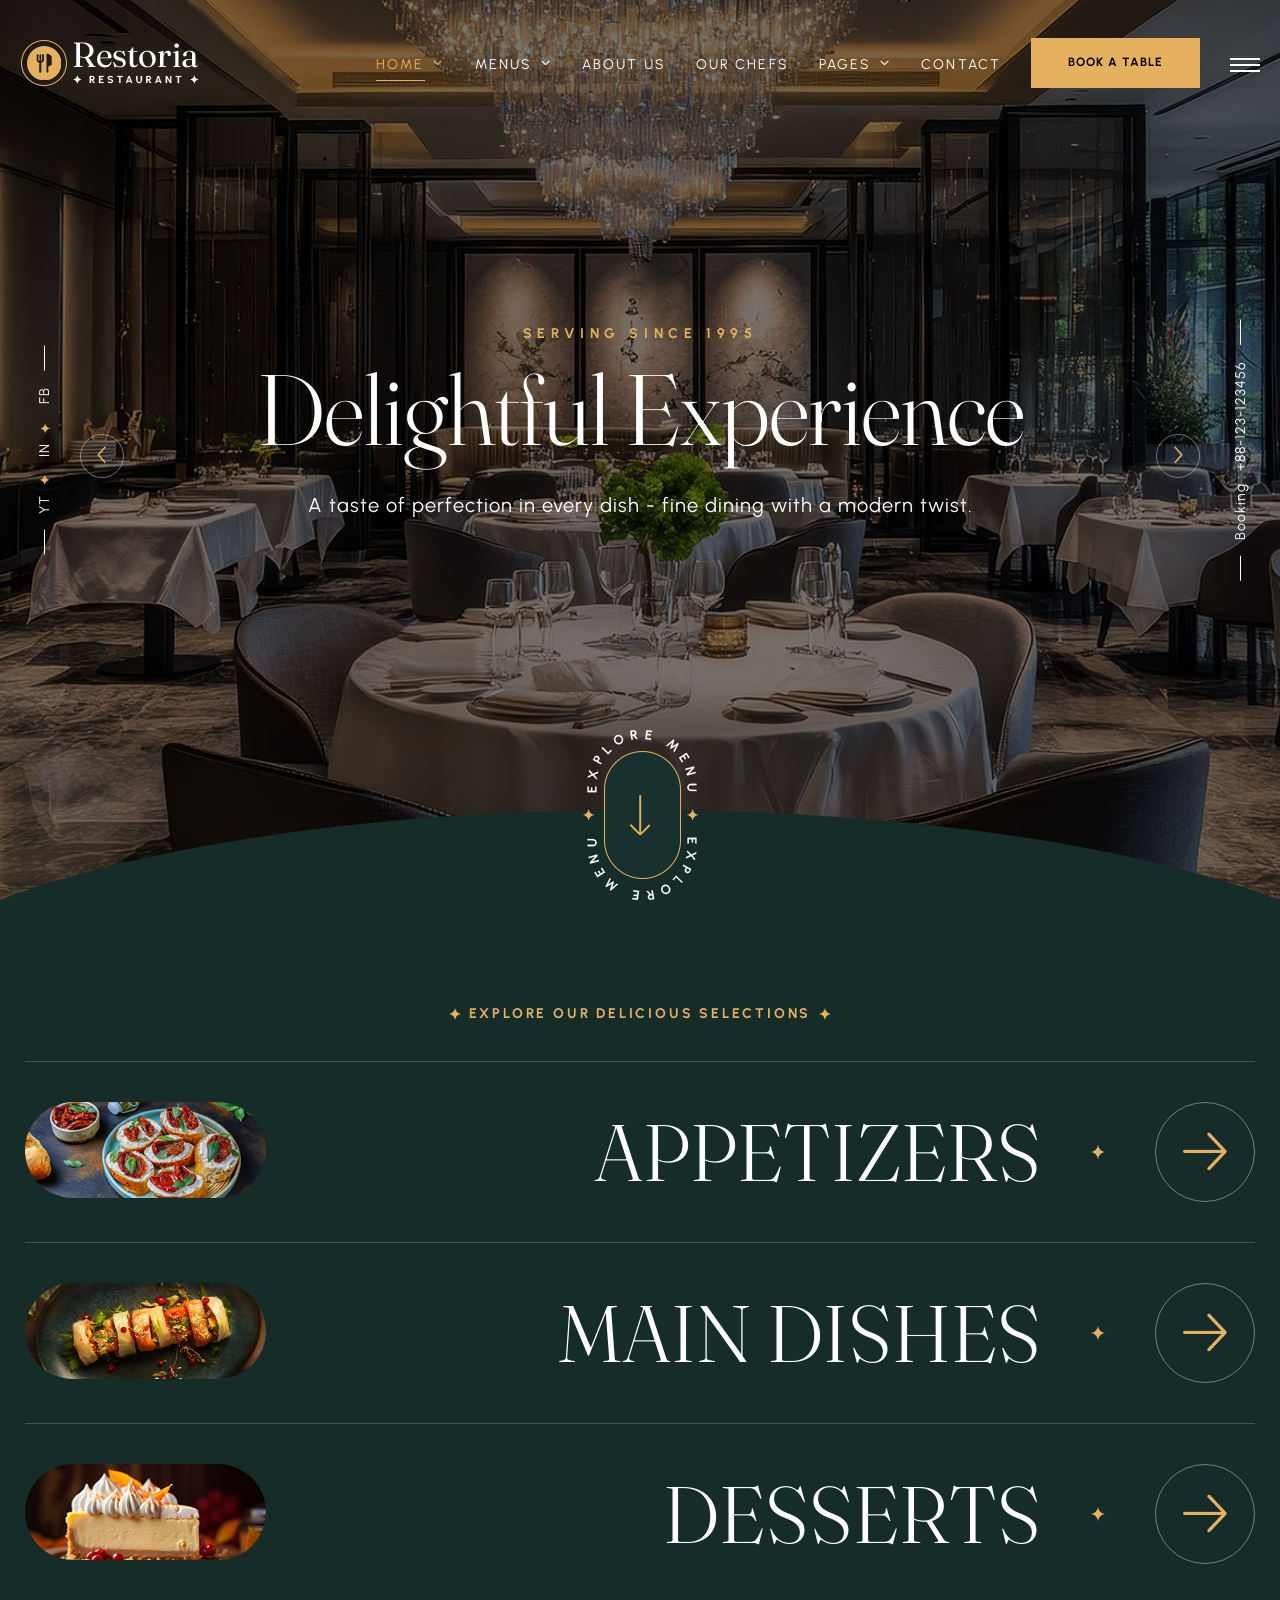
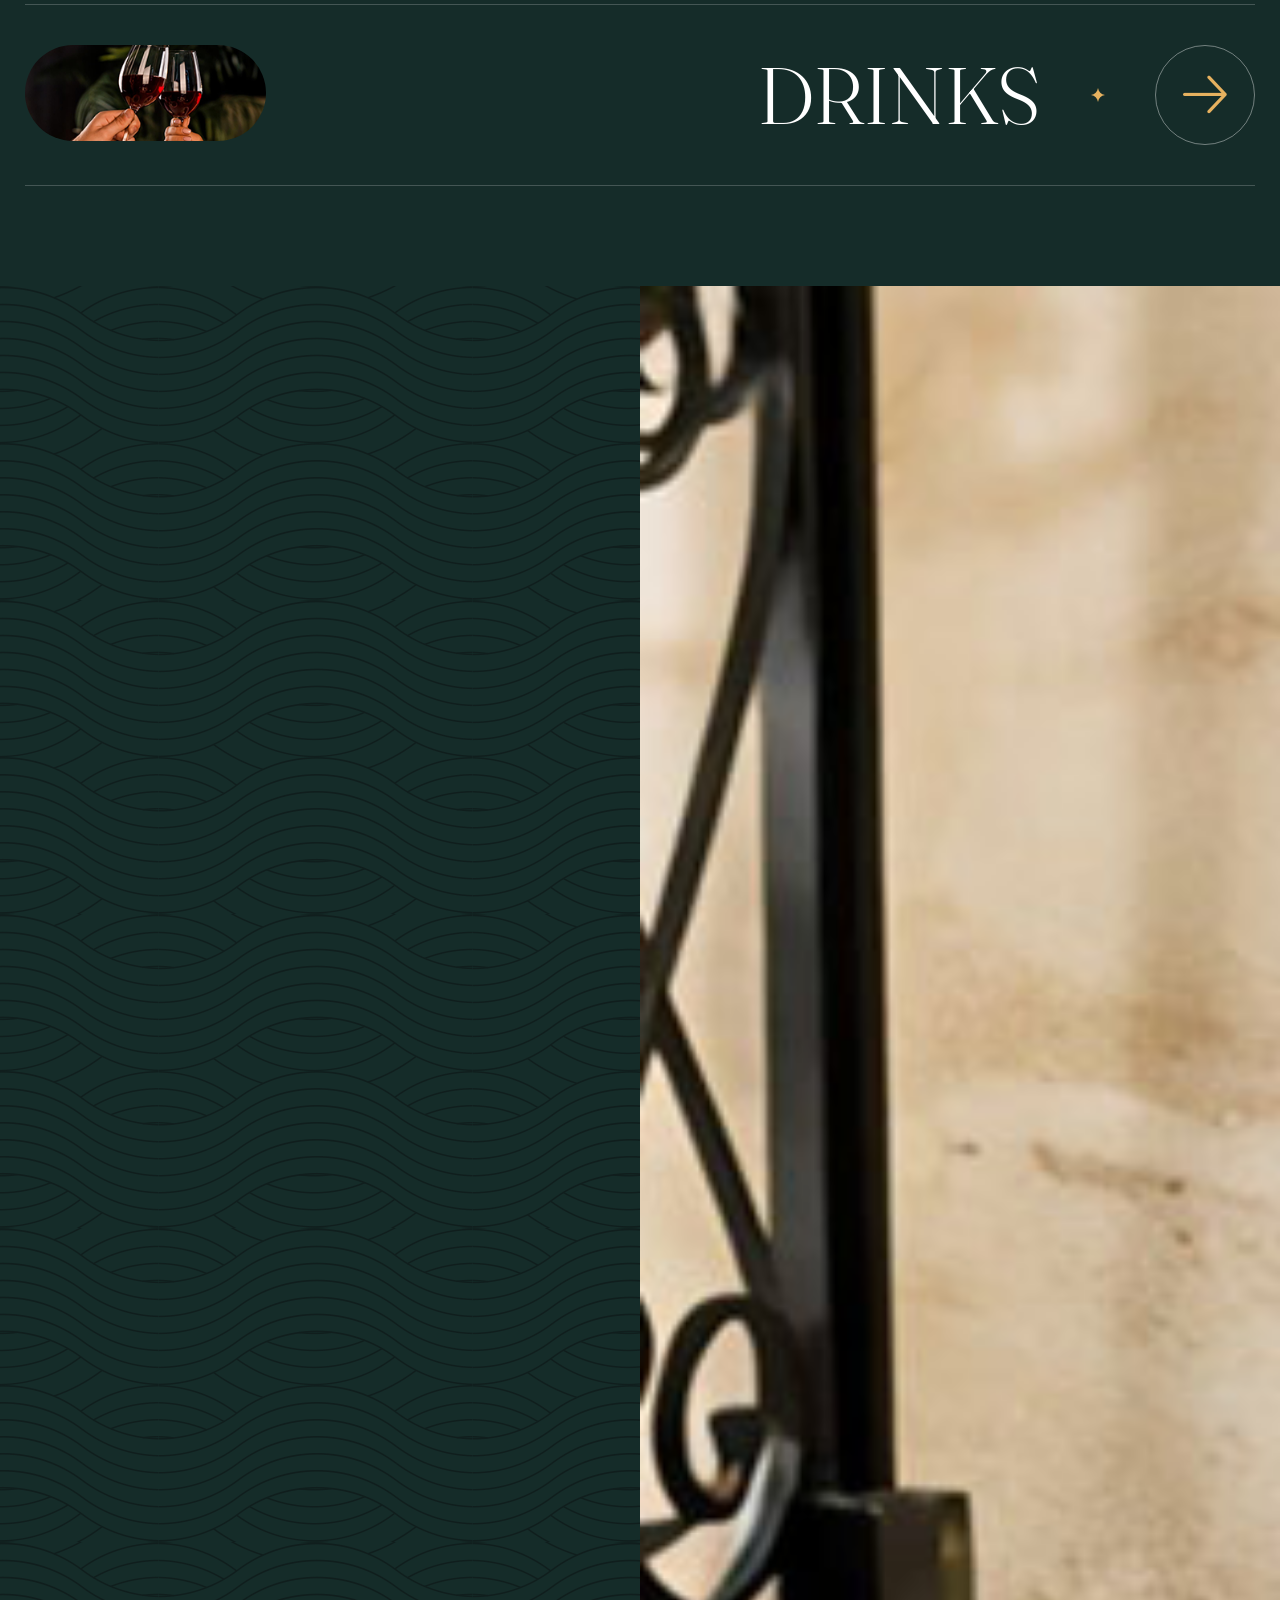
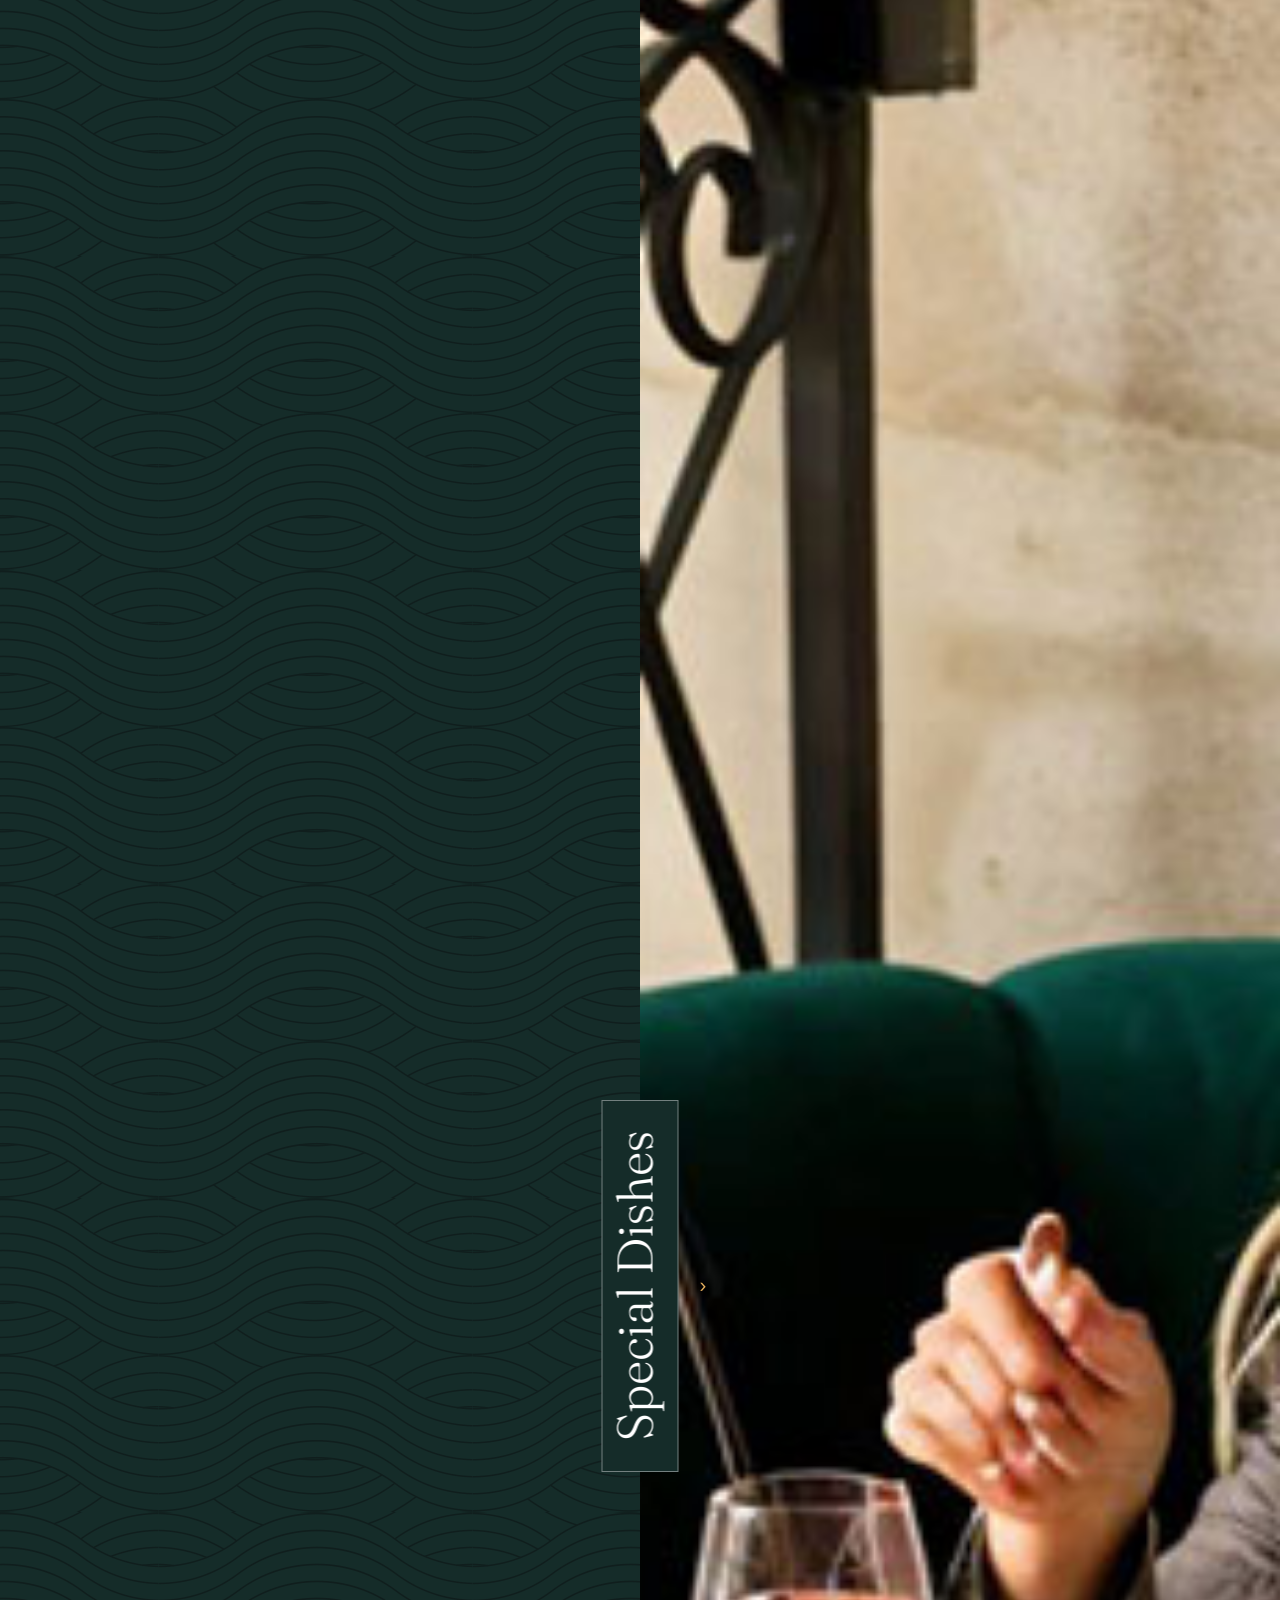
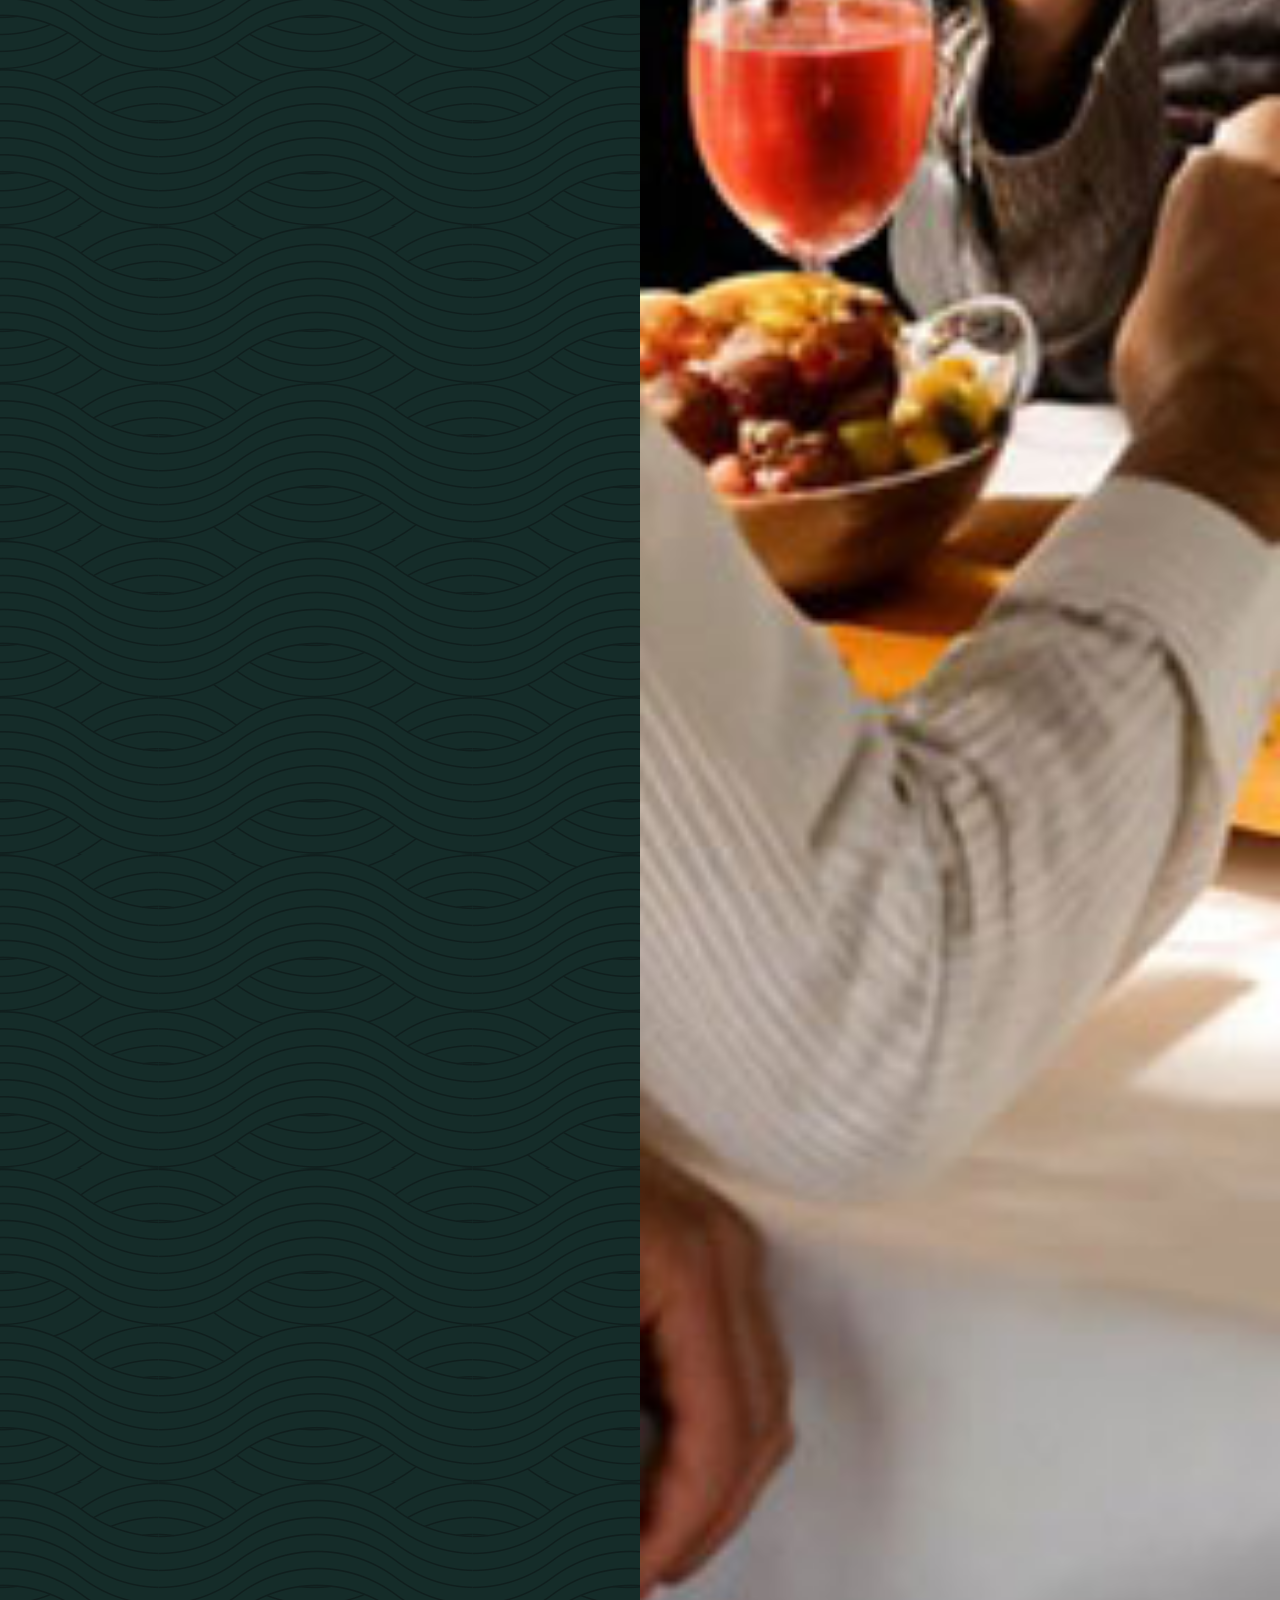
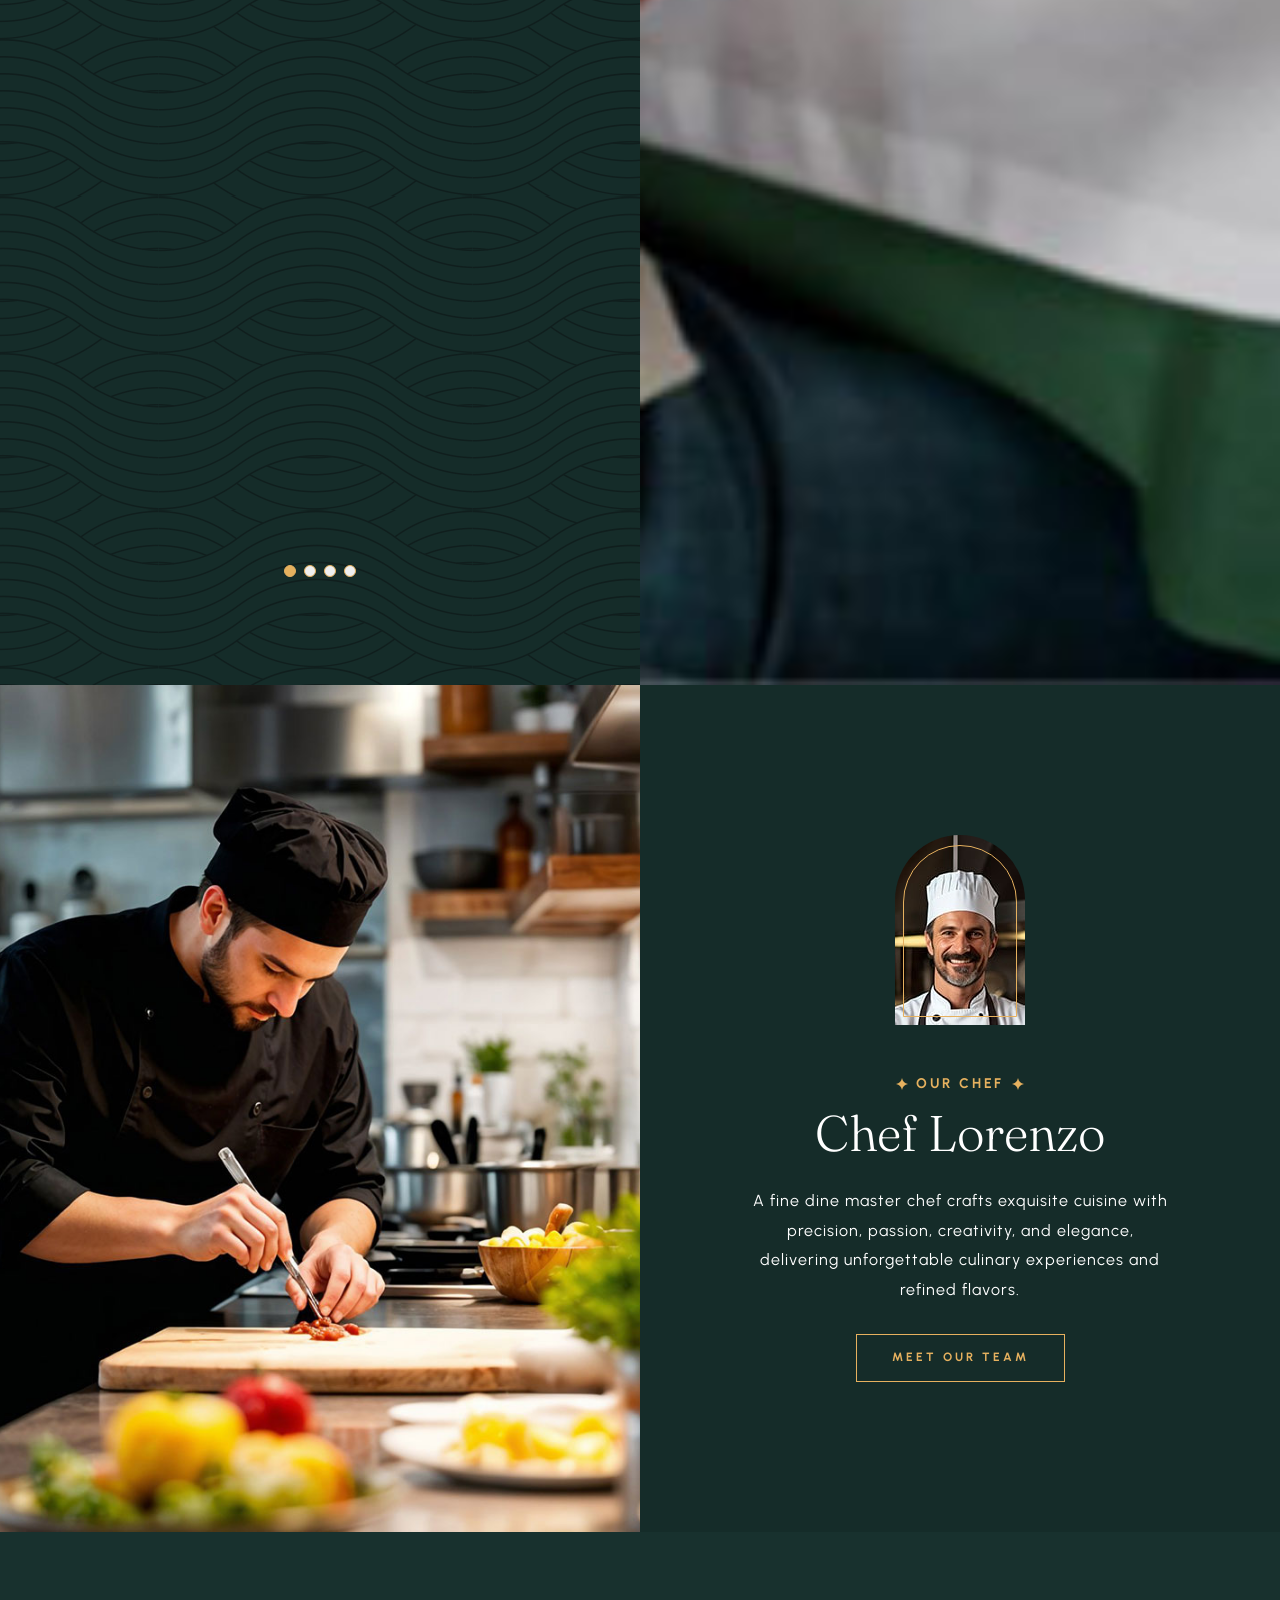
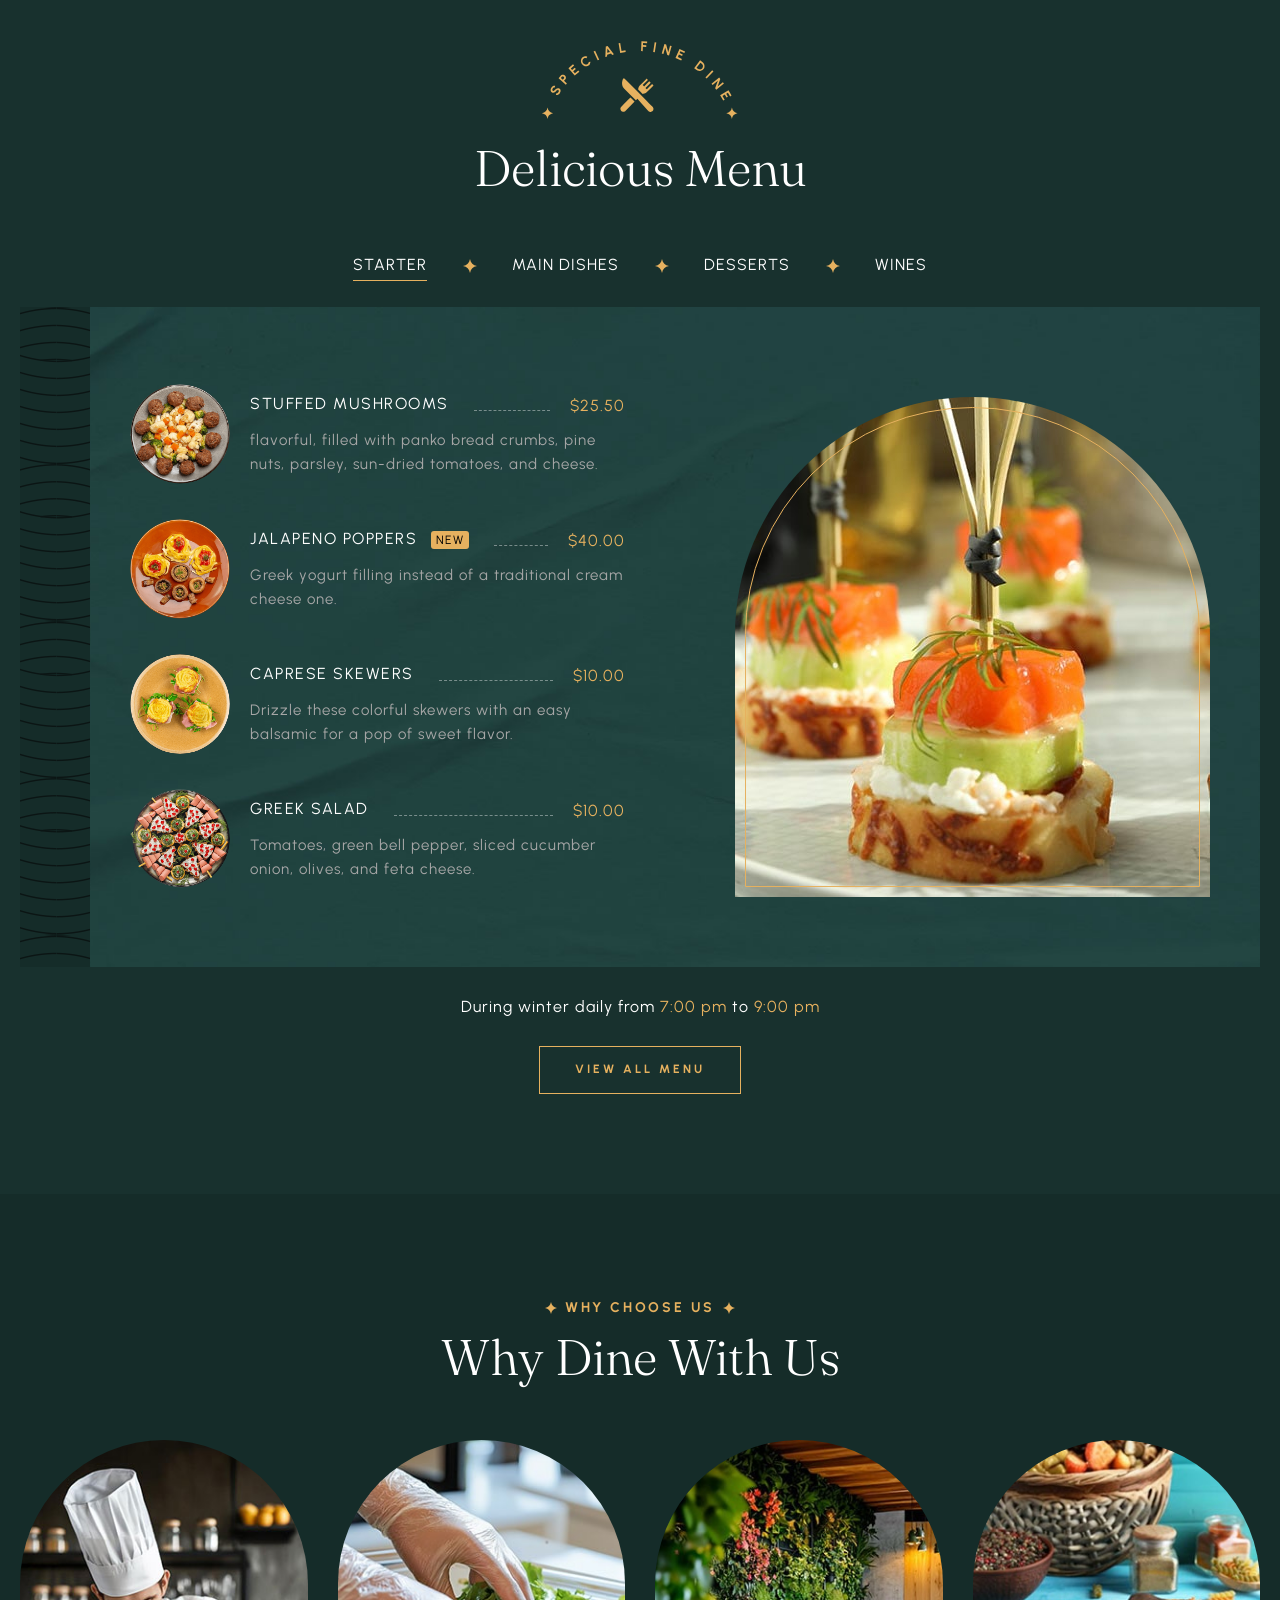
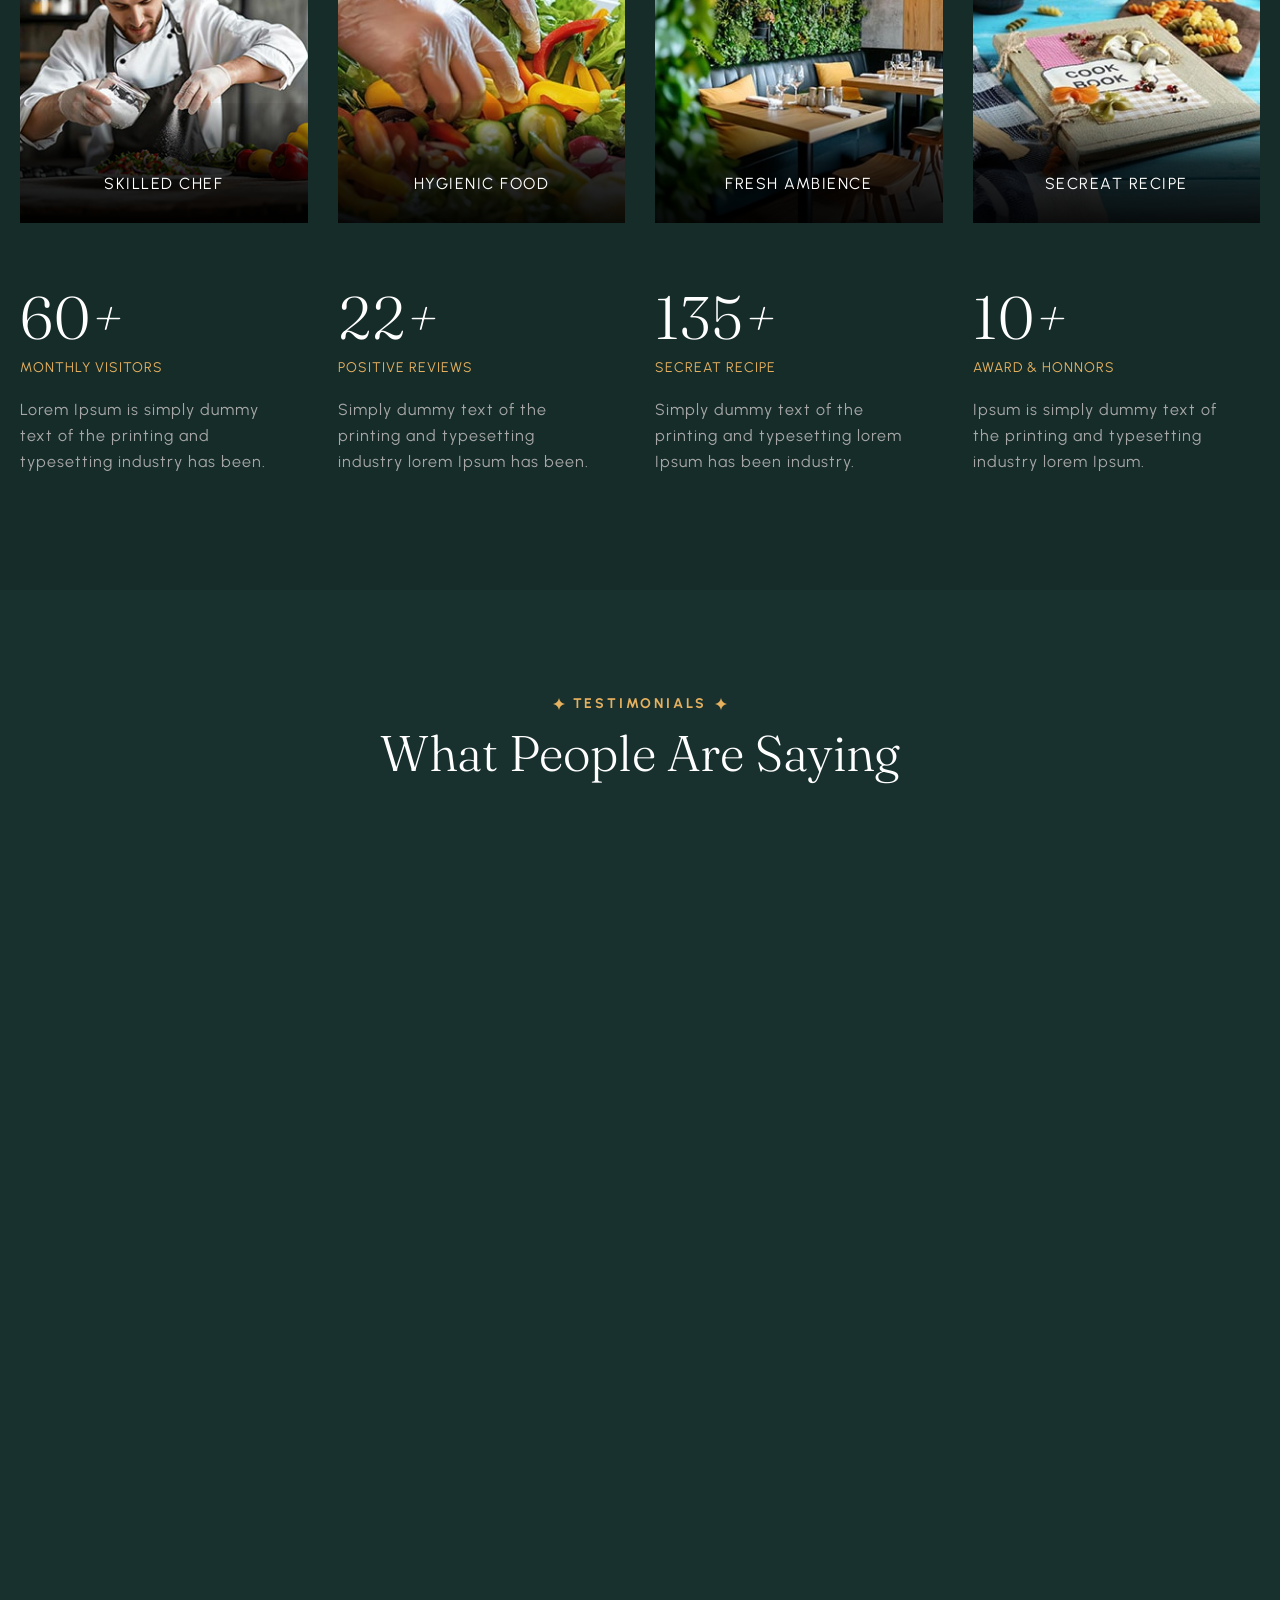
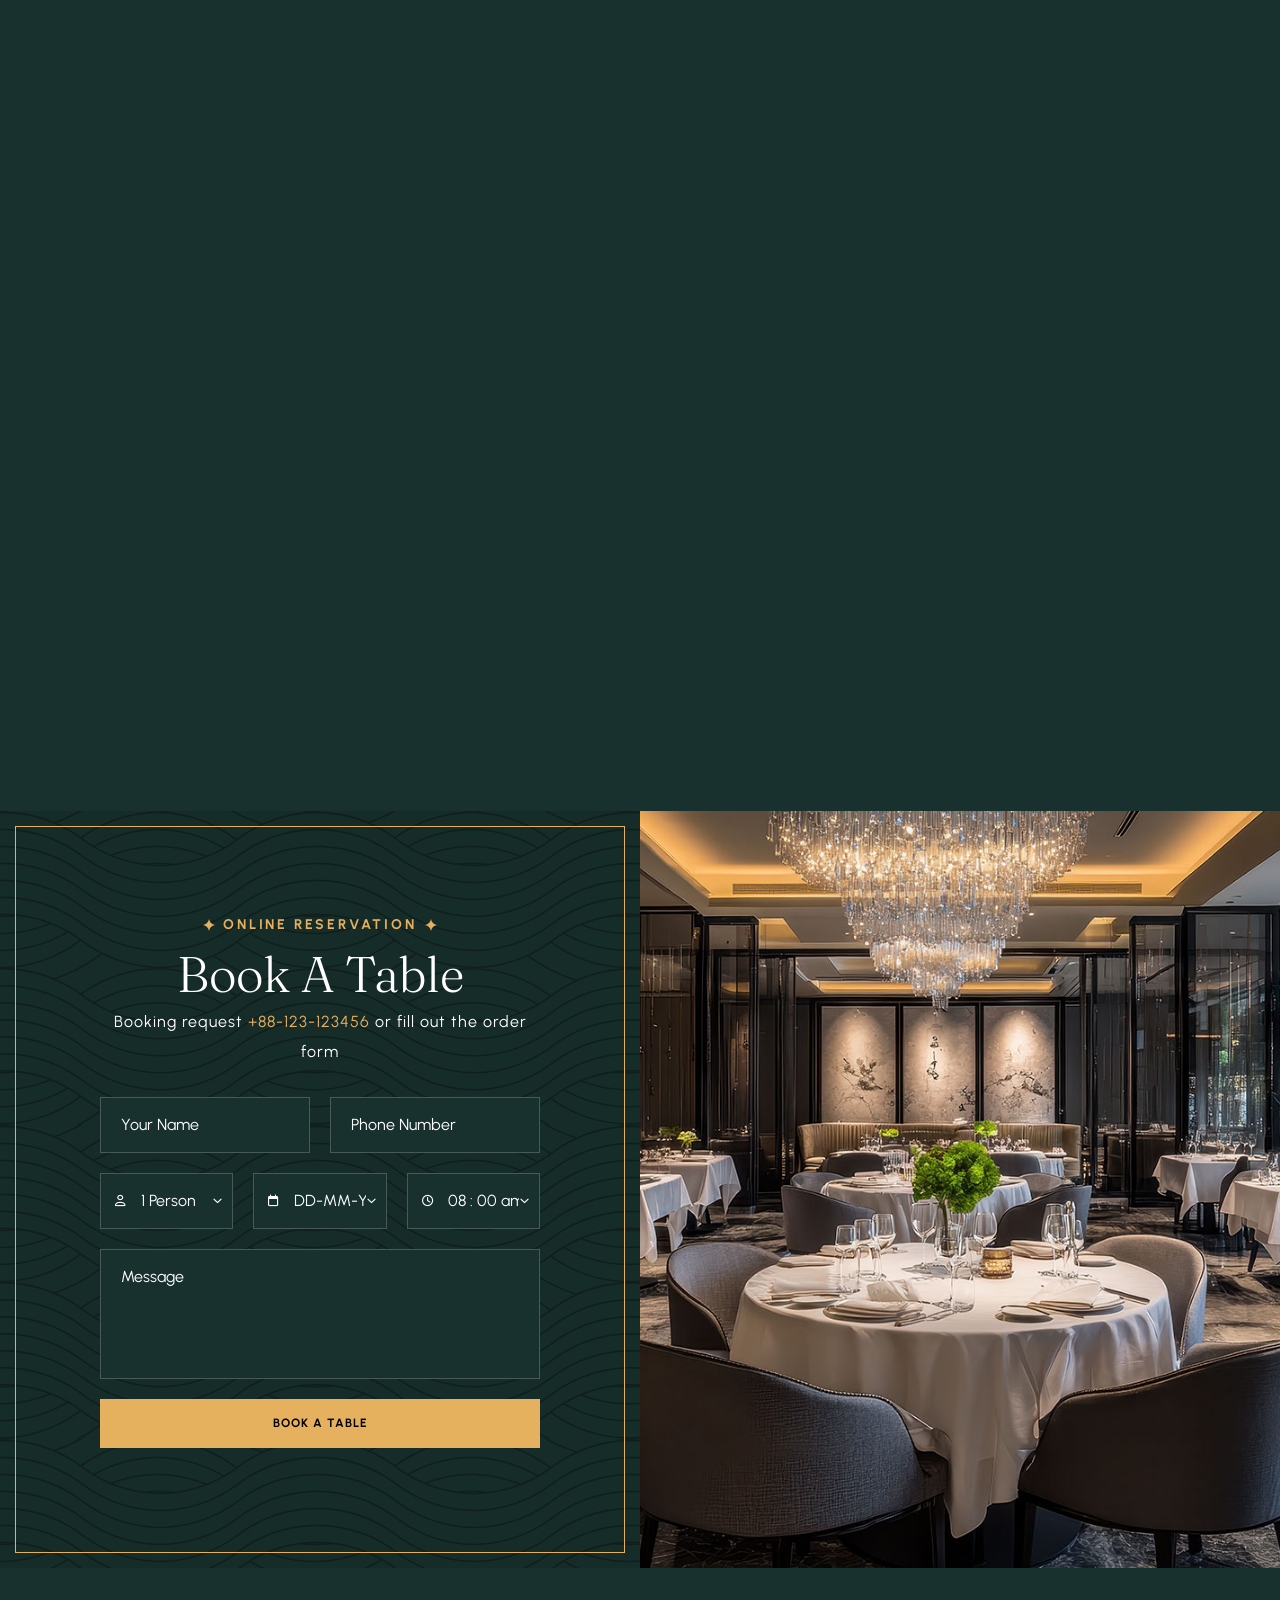
==== index.html @ 0bd716d6 "first commit" ====
<!DOCTYPE html>
<html lang="en">

<!-- Mirrored from https://kalanidhithemes.com/live-preview/landing-page/restoria/all-demo/Restoria-2-Standard-Hero/index.html by HTTrack Website Copier/3.x [XR&CO], Fri, 16 Oct 2026 18:43:06 GMT -->
<head>
<meta charset="utf-8">
<title>Restoria - Restaurants HTML Template - Home 01</title>
<!-- Stylesheets -->
<link href="css/bootstrap.css" rel="stylesheet">
<link href="css/style.css" rel="stylesheet">
<link rel="shortcut icon" href="images/favicon.png" type="image/x-icon">
<link rel="icon" href="images/favicon.png" type="image/x-icon">
<!-- Responsive -->
<meta http-equiv="X-UA-Compatible" content="IE=edge">
<meta name="viewport" content="width=device-width, initial-scale=1.0, maximum-scale=1.0, user-scalable=0">
<link href="css/responsive.css" rel="stylesheet">
 

</head>

<body>
  <div class="page-wrapper"> 
  
    <!-- Preloader -->
    <div class="loader-wrap">
        <div class="preloader">
            <div class="preloader-close">x</div>
            <div id="handle-preloader" class="handle-preloader">
                <div class="animation-preloader">
                    <div class="spinner"></div>
                    <div class="txt-loading">
                        <span data-text-preloader="R" class="letters-loading">
                            R
                        </span>
                        <span data-text-preloader="E" class="letters-loading">
                            E
                        </span>
                        <span data-text-preloader="S" class="letters-loading">
                            S
                        </span>
                        <span data-text-preloader="T" class="letters-loading">
                            T
                        </span>
                        <span data-text-preloader="O" class="letters-loading">
                            O
                        </span>
                        <span data-text-preloader="R" class="letters-loading">
                            R
                        </span>
                        <span data-text-preloader="I" class="letters-loading">
                            I
                        </span>
                        <span data-text-preloader="A" class="letters-loading">
                            A
                        </span>
                    </div>
                </div>  
            </div>
        </div>
    </div>
    <!-- Preloader End -->
    
    <!-- Main Header-->
    <header class="main-header header-down">
        <div class="header-top">
            <div class="auto-container">
                <div class="inner clearfix">
                    <div class="top-left clearfix">
                        <ul class="top-info clearfix">
                            <li><i class="icon far fa-map-marker-alt"></i> Restoria, Arrondissement, Paris 9578</li>
                            <li><i class="icon far fa-clock"></i> Daily : 8.00 am to 10.00 pm</li>
                        </ul>
                    </div>
                    <div class="top-right clearfix">
                        <ul class="top-info clearfix">
                            <li><a href="tel:+11234567890"><i class="icon far fa-phone"></i> +1 123 456 7890</a></li>
                            <li><a href="mailto:booking@restaurant.com"><i class="icon far fa-envelope"></i> booking@restaurant.com</a></li>
                        </ul>
                    </div>
                </div>
            </div>
        </div>
        <!-- Header Upper -->
        <div class="header-upper">        
            <div class="auto-container">
                <!-- Main Box -->
                <div class="main-box clearfix">
                    <!--Logo-->
                    <div class="logo-box">
                         <div class="logo"><a href="index.html" title="Restoria - Restaurants HTML Template"><img src="images/logo.png" alt="image" title="Restoria - Restaurants HTML Template"></a></div>
                    </div>

                    <div class="nav-box clearfix">
                        <!--Nav Outer-->
                        <div class="nav-outer clearfix">         
                            <nav class="main-menu">
                                <ul class="navigation clearfix">
                                    <li class="dropdown current"><a href="#">Home</a>
                                        <ul>
                                            <li><a href="https://kalanidhithemes.com/live-preview/landing-page/restoria/all-demo/Restoria-1-Minimal-Hero/index.html">Home 1 - Minimal Hero</a></li>
                                            <li><a href="index.html">Home 2 - Standard Hero</a></li>
                                            <li><a href="https://kalanidhithemes.com/live-preview/landing-page/restoria/all-demo/Restoria-3-Video-Hero/index.html">Home 3 - Video Hero</a></li>
                                            <li><a href="https://kalanidhithemes.com/live-preview/landing-page/restoria/all-demo/Restoria-4-Category-Hero/index.html">Home 4 - Category Hero</a></li>
                                            <li><a href="https://kalanidhithemes.com/live-preview/landing-page/restoria/all-demo/Restoria-5-Rollingimages-Hero-Center-Header/index.html">Home 5 - Rolling Images</a></li>
                                        </ul>
                                    </li>

                                    <li class="dropdown has-mega-menu"><a href="menu-list.html">Menus</a>
                                        <ul>
                                            <li>
                                                <div class="mega-menu">
                                                    <div class="menu-inner">
                                                        <div class="auto-container">
                                                            <div class="row clearfix">
                                                                <div class="menu-block col-lg-3 col-md-6 col-sm-6">
                                                                    <div class="image"><a href="menu-list-1.html"><img src="images/resource/menu-1-thumb.jpg" alt="image"></a></div>
                                                                    <div class="title"><a href="menu-list-1.html">Menu list 1</a></div>
                                                                </div>
                                                                <div class="menu-block col-lg-3 col-md-6 col-sm-6">
                                                                    <div class="image"><a href="menu-list-2.html"><img src="images/resource/menu-2-thumb.jpg" alt="image"></a></div>
                                                                    <div class="title"><a href="menu-list-2.html">Menu list 2</a></div>
                                                                </div>
                                                                <div class="menu-block col-lg-3 col-md-6 col-sm-6">
                                                                    <div class="image"><a href="menu-list-3.html"><img src="images/resource/menu-3-thumb.jpg" alt="image"></a></div>
                                                                    <div class="title"><a href="menu-list-3.html">Menu list 3</a></div>
                                                                </div>
                                                                <div class="menu-block col-lg-3 col-md-6 col-sm-6">
                                                                    <div class="image"><a href="menu-list-4.html"><img src="images/resource/menu-4-thumb.jpg" alt="image"></a></div>
                                                                    <div class="title"><a href="menu-list-4.html">Menu list 4</a></div>
                                                                </div>
                                                            </div>
                                                        </div>
                                                    </div>
                                                </div>
                                            </li>
                                        </ul>
                                    </li>
                                    <li><a href="about.html">About Us</a></li>
                                    <li><a href="our-chef.html">Our chefs</a></li>
                                    <li class="dropdown"><a href="#">Pages</a>
                                        <ul>
                                            <li><a href="gallery-masonry.html">Photo Gallery</a></li>
                                            <li><a href="book-table.html">Reservation 1</a></li>
                                            <li><a href="book-table-option2.html">Reservation 2</a></li>
                                            <li><a href="testimonial.html">Testimonial</a></li>
                                            <li><a href="blog-list.html">Blog List</a></li>
                                            <li><a href="blog-single-post.html">Blog Single Post</a></li>
                                            <li><a href="#">Dropdown Menu 1</a></li>
                                            <li><a href="#">Dropdown Lorem 2</a></li>
                                            <li class="dropdown"><a href="#">Dropdown Menu 3</a>
                                                <ul>
                                                    <li><a href="#">Dropdown Menu level 2</a></li>
                                                    <li><a href="#">Dropdown Menu level 2</a></li>
                                                    <li><a href="#">Dropdown Menu Level 2</a></li>
                                                </ul>
                                            </li>
                                            
                                        </ul>
                                    </li>
                                    <li><a href="contact-us.html">Contact</a></li>
                                </ul>
                            </nav>
                            <!-- Main Menu End-->
                        </div>
                        <!--Nav Outer End-->

                        <div class="links-box clearfix">
                            <div class="link link-btn">
                                <a href="book-table.html" class="theme-btn btn-style-one clearfix">
                                    <span class="btn-wrap">
                                        <span class="text-one">book a table</span>
                                        <span class="text-two">book a table</span>
                                    </span>
                                </a>
                            </div>
                            <div class="link info-toggler">
                                <button class="info-btn">
                                    <span class="hamburger">
                                        <span class="top-bun"></span>
                                        <span class="meat"></span>
                                        <span class="bottom-bun"></span>
                                    </span>
                                </button>
                            </div>
                        </div>

                        <!-- Hidden Nav Toggler -->
                        <div class="nav-toggler">
                            <button class="hidden-bar-opener">
                                <span class="hamburger">
                                    <span class="top-bun"></span>
                                    <span class="meat"></span>
                                    <span class="bottom-bun"></span>
                                </span>
                            </button>
                        </div>

                    </div>

                </div>
            </div>
        </div>
    </header>
    <!--End Main Header -->
    
    <!--Menu Backdrop-->
    <div class="menu-backdrop"></div>

    <!-- Hidden Navigation Bar -->
    <section class="hidden-bar">
        <!-- Hidden Bar Wrapper -->
        <div class="inner-box">
            <div class="cross-icon hidden-bar-closer"><span class="far fa-close"></span></div>
            <div class="logo-box"><a href="index.html" title="Restoria - Restaurants HTML Template"><img src="images/resource/sidebar-logo.png" alt="image" title="Restoria - Restaurants HTML Template"></a></div>
            
            <!-- .Side-menu -->
            <div class="side-menu">
                 <ul class="navigation clearfix">
                    <li class="dropdown"><a href="#">Home</a>
                        <ul>
                            <li><a href="https://kalanidhithemes.com/live-preview/landing-page/restoria/all-demo/Restoria-1-Minimal-Hero/index.html">Home 1 - Minimal Hero</a></li>
                            <li><a href="index.html">Home 2 - Standard Hero</a></li>
                            <li><a href="https://kalanidhithemes.com/live-preview/landing-page/restoria/all-demo/Restoria-3-Video-Hero/index.html">Home 3 - Video Hero</a></li>
                            <li><a href="https://kalanidhithemes.com/live-preview/landing-page/restoria/all-demo/Restoria-4-Category-Hero/index.html">Home 4 - Category Hero</a></li>
                            <li><a href="https://kalanidhithemes.com/live-preview/landing-page/restoria/all-demo/Restoria-5-Rollingimages-Hero-Center-Header/index.html">Home 5 - Rolling Images</a></li>
                        </ul>
                    </li>
                    <li class="dropdown"><a href="menu-list-1.html">Menus</a>
                        <ul>
                            <li><a href="menu-list-1.html">Menu List 1</a></li>
                            <li><a href="menu-list-2.html">Menu List 2</a></li>
                            <li><a href="menu-list-3.html">Menu List 3</a></li>
                            <li><a href="menu-list-4.html">Menu List 4</a></li>
                        </ul>
                    </li>
                    <li><a href="about.html">About Us</a></li>
                    <li><a href="our-chef.html">Our chefs</a></li>
                    <li class="dropdown"><a href="#">Pages</a>
                        <ul>
                            <li><a href="gallery-masonry.html">Photo Gallery</a></li>
                            <li><a href="book-table.html">Reservation 1</a></li>
                            <li><a href="book-table-option2.html">Reservation 2</a></li>
                            <li><a href="testimonial.html">Testimonial</a></li>
                            <li><a href="blog-list.html">Blog List</a></li>
                            <li><a href="blog-single-post.html">Blog Single Post</a></li>
                            <li><a href="#">Dropdown Menu 1</a></li>
                            <li><a href="#">Dropdown Lorem 2</a></li>
                            <li class="dropdown"><a href="#">Dropdown Menu 3</a>
                                <ul>
                                    <li><a href="#">Dropdown Menu level 2</a></li>
                                    <li><a href="#">Dropdown Menu level 2</a></li>
                                    <li><a href="#">Dropdown Menu Level 2</a></li>
                                </ul>
                            </li>
                        </ul>
                    </li>
                    <li><a href="contact-us.html">Contact</a></li>
                </ul>
            </div><!-- /.Side-menu -->
        
        </div><!-- / Hidden Bar Wrapper -->
    </section>
    <!-- / Hidden Bar -->

    <!--Info Back Drop-->
    <div class="info-back-drop"></div>
    
    <!-- Hidden Bar -->
    <section class="info-bar">
        <div class="inner-box">
            <div class="cross-icon"><span class="far fa-close"></span></div>
            <div class="image-box"><img src="images/resource/sidebar-image.jpg" alt="image" title=""></div>
            <div class="logo-box"><a href="index.html" title="Restoria - Restaurants HTML Template"><img src="images/resource/sidebar-logo.png" alt="image" title="Restoria - Restaurants HTML Template"></a></div>

            <h5>Visit Us</h5>
            <ul class="info">
                <li>Restoria, Arrondissement, <br> Paris 9578</li>
                <li> <span class="ib-ttl"> Lunch Time </span>- 10.00 am – 3:30 pm </li>
                <li><span class="ib-ttl"> Dinner Time</span> - 08.00 pm – 10:30 pm</li>
                <li><a href="mailto:booking@domainame.com">booking@domainame.com</a></li>
            </ul>
            <div class="booking-info">
                <div class="bk-no"><a href="tel:+88-123-123456">Booking: +88-123-123456</a></div>
            </div>
        </div>
    </section>
    <!--End Hidden Bar -->

    <!-- Banner Section -->
    <section class="banner-section">

        <!-- social link -->
        <div class="banner-social-list">
          <span class="line"></span>

          <ul class="custom-ul">
            <li> <a href="#"> FB </a> </li>
            <li><a href="#"> IN </a> </li>
            <li><a href="#"> YT </a> </li>
          </ul>

          <span class="line"></span>
        </div>

        <!-- social link -->
        <div class="banner-call">
          <span class="line"></span>

          <ul class="call-ul">
            <li><a href="tel:+88-123-123456">Booking : +88-123-123456</a></li>
          </ul>

          <span class="line"></span>
        </div>

        <div class="banner-container">
            <div class="banner-slider">
                <div class="swiper-wrapper">
                    <!--Slide Item-->
                    <div class="swiper-slide slide-item">
                        <div class="image-layer" style="background-image: url(images/main-slider/slider-1.jpg);"></div>
                        <div class="auto-container">
                          <div class="content-box">
                                <div class="content">
                                    <div class="clearfix">
                                        <div class="inner">
                                            <div class="subtitle"><span>Serving Since 1995</span></div>
                                            <h1>Delightful Experience</h1>
                                            <div class="text">A taste of perfection in every dish - fine dining with a modern twist.</div>
                                            <div class="links-box wow fadeInUp" data-wow-delay="0ms" data-wow-duration="1500ms">
                                            </div>
                                        </div>
                                        
                                    </div>
                                </div>
                            </div>
                        </div>
                    </div>
                    <!--Slide Item-->
                    <div class="swiper-slide slide-item">
                        <div class="image-layer" style="background-image: url(images/main-slider/slider-2.jpg);"></div>
                        <div class="auto-container">
                          <div class="content-box">
                                <div class="content">
                                    <div class="clearfix">
                                        <div class="inner">
                                            <div class="subtitle"><span>Delicious Taste in City</span></div>
                                            <h1>Taste the Tradition</h1>
                                            <div class="text">A taste of perfection in every dish - fine dining with a modern twist.</div>
                                            <div class="links-box clearfix">
                                            </div>
                                        </div>
                                        
                                    </div>
                                </div>
                            </div>
                        </div>
                    </div>
                    <!--Slide Item-->
                    <div class="swiper-slide slide-item">
                        <div class="image-layer" style="background-image: url(images/main-slider/slider-3.jpg);"></div>
                        <div class="auto-container">
                          <div class="content-box">
                                <div class="content">
                                    <div class="clearfix">
                                        <div class="inner">
                                            <div class="subtitle"><span>Tradational Taste</span></div>
                                            <h1>Savor Every Bite</h1>
                                            <div class="text">A taste of perfection in every dish - fine dining with a modern twist.</div>
                                            <div class="links-box clearfix">
                                            </div>
                                        </div>
                                        
                                    </div>
                                </div>
                            </div>
                        </div>
                    </div>
                </div>
                <div class="swiper-button-prev"><span class="fal fa-angle-left"></span></div>
                <div class="swiper-button-next"><span class="fal fa-angle-right"></span></div>
            </div>
        </div>

        <a href="book-table.html" class="explore-menu-btn">
            <span class="icon"> <img src="images/resource/menu-badge-arrow.png" alt="image" title="image"> </span>
        </a>

        <!-- Curve at bottom -->
        <!-- Default (desktop) curve -->
  		<svg class="bottom-curve curve-desktop" viewBox="0 0 1440 65" xmlns="http://www.w3.org/2000/svg" preserveAspectRatio="none">
    		<path fill="var(--color-two)" d="M0,65 C360,0 1080,0 1440,65 L1440,65 L0,65 Z" />
  		</svg>

  		<!-- Less curved version for tablets/mobile -->
		<svg class="bottom-curve curve-mobile" viewBox="0 0 1440 65" xmlns="http://www.w3.org/2000/svg" preserveAspectRatio="none">
		  <path fill="var(--color-two)" d="M0,65 C480,20 960,20 1440,65 L1440,65 L0,65 Z" />
		</svg>



    </section>
    <!--End Banner Section -->

    <!--Category Section-->
    <section class="menu-cat section-kt">
        <div class="auto-container">
            <div class="title-box centered">
                <div class="subtitle"><span>explore our Delicious Selections</span></div>
            </div>

            <div class="row clearfix">
                <!--Block-->
                <div class="menucat-list menubg1 wow fadeInUp" data-wow-duration="1500ms" data-wow-delay="0ms">
                    <!--image-->
                    <div class="image-box">
                        <img src="images/resource/menu-cat1.png" alt="image">
                    </div>
                    
                    <!--data-->
                    <div class="data-colom">
                        <div class="title-box"> <h3>Appetizers</h3> </div>
                        <span class="star"> <img src="images/icons/star-element.svg" alt="image"> </span>
                        <div class="arrow-btn"> <a href="menu-list-1.html"> <i class="fa-light fa-arrow-right"></i> </a> </div>
                    </div>
                </div>


                <!--Block-->
                <div class="menucat-list menubg2 wow fadeInUp" data-wow-duration="1500ms" data-wow-delay="0ms">
                    <!--image-->
                    <div class="image-box">
                        <img src="images/resource/menu-cat2.png" alt="image">
                    </div>
                    
                    <!--data-->
                    <div class="data-colom">
                        <div class="title-box"> <h3>Main Dishes</h3> </div>
                        <span class="star"> <img src="images/icons/star-element.svg" alt="image"> </span>
                        <div class="arrow-btn"> <a href="menu-list-2.html"> <i class="fa-light fa-arrow-right"></i> </a> </div>
                    </div>
                </div>


                <!--Block-->
                <div class="menucat-list menubg3 wow fadeInUp" data-wow-duration="1500ms" data-wow-delay="0ms">
                    <!--image-->
                    <div class="image-box">
                        <img src="images/resource/menu-cat3.png" alt="image">
                    </div>
                    
                    <!--data-->
                    <div class="data-colom">
                        <div class="title-box"> <h3>Desserts</h3> </div>
                        <span class="star"> <img src="images/icons/star-element.svg" alt="image"> </span>
                        <div class="arrow-btn"> <a href="menu-list-3.html"> <i class="fa-light fa-arrow-right"></i> </a> </div>
                    </div>
                </div>


                <!--Block-->
                <div class="menucat-list menubg4 wow fadeInUp" data-wow-duration="1500ms" data-wow-delay="0ms">
                    <!--image-->
                    <div class="image-box">
                        <img src="images/resource/menu-cat4.png" alt="image">
                    </div>
                    
                    <!--data-->
                    <div class="data-colom">
                        <div class="title-box"> <h3>Drinks</h3> </div>
                        <span class="star"> <img src="images/icons/star-element.svg" alt="image"> </span>
                        <div class="arrow-btn"> <a href="menu-list-4.html"> <i class="fa-light fa-arrow-right"></i> </a> </div>
                    </div>
                </div>

            </div>
        </div>
    </section>

    <!--Fluid Section-->
    <section class="fluid-section alternate special-dish-slider">
        <div class="outer-container">
            <div class="row clearfix">
                <!--Col-->
                <div class="image-col col-xl-6 col-lg-6 col-md-12 col-sm-12">
                    <div class="inner wow fadeInLeft" data-wow-duration="1500ms" data-wow-delay="0ms">
                        <div class="image-layer" style="background-image: url(images/background/image-6.jpg);"></div>
                        <div class="image"><img src="images/background/image-6.jpg" alt="image"></div>
                    </div>
                </div>

                <!--Col-->
                <div class="content-col col-xl-6 col-lg-6 col-md-12 col-sm-12">
                    <div class="inner clearfix wow fadeInRight" data-wow-duration="1500ms" data-wow-delay="0ms">
                        
                        <!-- standard title -->
                        <div class="title-box centered onlyfor-sm">
                            <div class="subtitle"><span>Popular</span></div>
                            <h2>Special Dishes</h2>
                        </div>

                        <!-- vertical title -->
                        <div class="title-wrapper">
                            <div class="title-box special-title">
                                <h2>Special Dishes </h2>
                            </div>
                        </div>
                        <!--Special Offer Slider Section-->
                    <div class="special-offer">
                        <div class="dish-gallery-slider owl-theme owl-carousel">
                            <!--Slide Item-->
                            <div class="offer-block-two">
                                <div class="inner-box">
                                    <div class="image"><a href="#"><img src="images/resource/special1.jpg" alt="image"></a></div>
                                    <div class="cat-name">main dish</div>
                                    <h5><a href="menu-list-1.html">Greek Salad</a></h5>
                                    <div class="text desc">flavorful, filled with panko bread crumbs, pine nuts, parsley, sun-dried tomatoes.</div>
                                    <div class="price">$39.00</div>
                                </div>
                            </div>

                            <!--Slide Item-->
                            <div class="offer-block-two margin-top">
                                <div class="inner-box">
                                    <div class="image"><a href="#"><img src="images/resource/special2.jpg" alt="image"></a></div>
                                    <div class="cat-name">desserts</div>
                                    <h5><a href="menu-list-2.html">Tokusen Wagyu</a></h5>
                                    <div class="text desc">Tomatoes, green bell pepper, sliced cucumber onion, olives, avocados with crab meat.</div>
                                    <div class="price">$45.00</div>
                                </div>
                            </div>

                            <!--Slide Item-->
                            <div class="offer-block-two">
                                <div class="inner-box">
                                    <div class="image"><a href="#"><img src="images/resource/special3.jpg" alt="image"></a></div>
                                    <div class="cat-name">Appetizer</div>
                                    <h5><a href="menu-list-3.html">Butternut Pumpkin</a></h5>
                                    <div class="text desc">Avocados with crab meat, red onion, crab salad stuffed bell pepper, Vegetables.</div>
                                    <div class="price">$15.00</div>
                                </div>
                            </div>

                            <!--Slide Item-->
                            <div class="offer-block-two margin-top">
                                <div class="inner-box">
                                    <div class="image"><a href="#"><img src="images/resource/special4.jpg" alt="image"></a></div>
                                    <div class="cat-name">main dish</div>
                                    <h5><a href="menu-list-4.html">Opu Fish</a></h5>
                                    <div class="text desc">Vegetables, cheeses, ground meats, tomato sauce, Small bites, big flavors.</div>
                                    <div class="price">$12.00</div>
                                </div>
                            </div>
                        </div>
                        
                    </div>
                    </div>
                </div>

            </div>
        </div>
    </section>

    <!--Fluid Section-->
    <section class="fluid-section chef-bio">
        <div class="outer-container">
            <div class="row clearfix">
                <!--Col-->
                <div class="image-col col-xl-6 col-lg-6 col-md-12 col-sm-12">
                    <div class="inner wow fadeInLeft" data-wow-duration="1500ms" data-wow-delay="0ms">
                        <div class="image-layer" style="background-image: url(images/background/image-5.jpg);"></div>
                        <div class="image"><img src="images/background/image-5.jpg" alt="image"></div>
                    </div>
                </div>
                <!--Col-->
                <div class="content-col col-xl-6 col-lg-6 col-md-12 col-sm-12">

                    <div class="inner clearfix wow fadeInRight" data-wow-duration="1500ms" data-wow-delay="0ms">
                        <div class="content-box">
                            <div class="chef-thumb"><img src="images/resource/chef-thumb.jpg" alt="image"></div>
                            
                            <div class="title-box centered">
                                <div class="subtitle"><span>our chef</span></div>
                                <h2>Chef  Lorenzo</h2>
                                <div class="text">A fine dine master chef crafts exquisite cuisine with precision, passion, creativity, and elegance, delivering unforgettable culinary experiences and refined flavors.</div>
                            </div>
                            <div class="link-box">
                                <a href="our-chef.html" class="theme-btn btn-style-two clearfix">
                                    <span class="btn-wrap">
                                        <span class="text-one">meet our team</span>
                                        <span class="text-two">meet our team</span>
                                    </span>
                                </a>
                            </div>
                        </div>
                    </div>
                </div>

            </div>
        </div>
    </section>

    <!--Menu Tab Section-->
    <section class="menu-section section-kt">
        <div class="auto-container">
            <div class="title-box centered">
                <div class="title-badge"> <img src="images/resource/menu-title-badge.svg" alt="image" title="image"> </div>
                <h2>Delicious Menu</h2>
            </div>

            <div class="tabs-box menu-tabs">
                <div class="buttons">
                    <ul class="tab-buttons clearfix">
                        <li class="tab-btn active-btn" data-tab="#tab-1"><span>Starter</span></li>
                        <li class="tab-btn" data-tab="#tab-2"><span>Main Dishes</span></li>
                        <li class="tab-btn" data-tab="#tab-3"><span>Desserts</span></li>
                        <li class="tab-btn" data-tab="#tab-4"><span>WINES</span></li>
                    </ul>
                </div>
                <div class="tabs-content">
                    <!--Tab-->
                    <div class="tab active-tab" id="tab-1">
                        <div class="row clearfix">
                            <div class="menu-col col-lg-6 col-md-12 col-sm-12">
                                <div class="inner">
                                    <!--Block-->
                                    <div class="dish-block">
                                        <div class="inner-box">
                                            <div class="dish-image"><a href="#"><img src="images/resource/menu-image-1.png" alt="image"></a></div>
                                            <div class="title clearfix"><div class="ttl clearfix"><h6><a href="#">Stuffed Mushrooms</a></h6></div> <span class="menu-list-line"> </span> <div class="price"><span>$25.50</span></div></div>
                                            <div class="text desc"><a href="#">flavorful, filled with panko bread crumbs, pine nuts, parsley, sun-dried tomatoes, and cheese.</a></div>
                                        </div>
                                    </div>
                                    <!--Block-->
                                    <div class="dish-block">
                                        <div class="inner-box">
                                            <div class="dish-image"><a href="#"><img src="images/resource/menu-image-2.png" alt="image"></a></div>
                                            <div class="title clearfix"><div class="ttl clearfix"><h6><a href="#">Jalapeno Poppers <span class="s-info">New</span></a></h6></div> <span class="menu-list-line"> </span> <div class="price"><span>$40.00</span></div></div>
                                            <div class="text desc"><a href="#">Greek yogurt filling instead of a traditional cream cheese one.</a></div>
                                        </div>
                                    </div>
                                    <!--Block-->
                                    <div class="dish-block">
                                        <div class="inner-box">
                                            <div class="dish-image"><a href="#"><img src="images/resource/menu-image-3.png" alt="image"></a></div>
                                            <div class="title clearfix"><div class="ttl clearfix"><h6><a href="#">Caprese Skewers</a></h6></div> <span class="menu-list-line"> </span> <div class="price"><span>$10.00</span></div></div>
                                            <div class="text desc"><a href="#">Drizzle these colorful skewers with an easy balsamic for a pop of sweet flavor.</a></div>
                                        </div>
                                    </div>
                                    <!--Block-->
                                    <div class="dish-block">
                                        <div class="inner-box">
                                            <div class="dish-image"><a href="#"><img src="images/resource/menu-image-4.png" alt="image"></a></div>
                                            <div class="title clearfix"><div class="ttl clearfix"><h6><a href="#">Greek Salad</a></h6></div> <span class="menu-list-line"> </span> <div class="price"><span>$10.00</span></div></div>
                                            <div class="text desc"><a href="#">Tomatoes, green bell pepper, sliced cucumber onion, olives, and feta cheese.</a></div>
                                        </div>
                                    </div>
                                </div>
                            </div>
                            <div class="menu-col img-col col-lg-6 col-md-12 col-sm-12">
                                <div class="inner">
                                    <div class="image"><img src="images/resource/menus-1.jpg" alt="image"></div>
                                </div>
                            </div>
                        </div>
                    </div>
                    <!--Tab-->
                    <div class="tab" id="tab-2">
                        <div class="row clearfix">
                            <div class="menu-col col-lg-6 col-md-12 col-sm-12">
                                <div class="inner">
                                    <!--Block-->
                                    <div class="dish-block">
                                        <div class="inner-box">
                                            <div class="dish-image"><a href="#"><img src="images/resource/menu-image-5.png" alt="image"></a></div>
                                            <div class="title clearfix"><div class="ttl clearfix"><h6><a href="#">Greek Salad</a></h6></div> <span class="menu-list-line"> </span> <div class="price"><span>$25.50</span></div></div>
                                            <div class="text desc"><a href="#">Tomatoes, green bell pepper, sliced cucumber onion, olives, and feta cheese.</a></div>
                                        </div>
                                    </div>
                                    <!--Block-->
                                    <div class="dish-block">
                                        <div class="inner-box">
                                            <div class="dish-image"><a href="#"><img src="images/resource/menu-image-6.png" alt="image"></a></div>
                                            <div class="title clearfix"><div class="ttl clearfix"><h6><a href="#">Lasagne <span class="s-info">SEASONAL</span></a></h6></div> <span class="menu-list-line"> </span> <div class="price"><span>$40.00</span></div></div>
                                            <div class="text desc"><a href="#">Vegetables, cheeses, ground meats, tomato sauce, seasonings and spices</a></div>
                                        </div>
                                    </div>
                                    <!--Block-->
                                    <div class="dish-block">
                                        <div class="inner-box">
                                            <div class="dish-image"><a href="#"><img src="images/resource/menu-image-7.png" alt="image"></a></div>
                                            <div class="title clearfix"><div class="ttl clearfix"><h6><a href="#">Butternut Pumpkin</a></h6></div> <span class="menu-list-line"> </span>  <div class="price"><span>$10.00</span></div></div>
                                            <div class="text desc"><a href="#">Typesetting industry lorem Lorem Ipsum is simply dummy text of the priand.</a></div>
                                        </div>
                                    </div>
                                    <!--Block-->
                                    <div class="dish-block">
                                        <div class="inner-box">
                                            <div class="dish-image"><a href="#"><img src="images/resource/menu-image-8.png" alt="image"></a></div>
                                            <div class="title clearfix"><div class="ttl clearfix"><h6><a href="#">Butternut Pumpkin</a></h6></div> <span class="menu-list-line"> </span>  <div class="price"><span>$10.00</span></div></div>
                                            <div class="text desc"><a href="#">Typesetting industry lorem Lorem Ipsum is simply dummy text of the priand.</a></div>
                                        </div>
                                    </div>
                                </div>
                            </div>
                            <div class="menu-col img-col col-lg-6 col-md-12 col-sm-12">
                                <div class="inner">
                                    <div class="image"><img src="images/resource/menus-2.jpg" alt="image"></div>
                                </div>
                            </div>
                        </div>
                    </div>
                    <!--Tab-->
                    <div class="tab" id="tab-3">
                        <div class="row clearfix">
                            <div class="menu-col col-lg-6 col-md-12 col-sm-12">
                                <div class="inner">
                                    <!--Block-->
                                    <div class="dish-block">
                                        <div class="inner-box">
                                            <div class="dish-image"><a href="#"><img src="images/resource/menu-image-9.png" alt="image"></a></div>
                                            <div class="title clearfix"><div class="ttl clearfix"><h6><a href="#">Chocolate mousse</a></h6></div> <span class="menu-list-line"> </span>  <div class="price"><span>$25.50</span></div></div>
                                            <div class="text desc"><a href="#">Tomatoes, green bell pepper, sliced cucumber onion, olives, and feta cheese.</a></div>
                                        </div>
                                    </div>
                                    <!--Block-->
                                    <div class="dish-block">
                                        <div class="inner-box">
                                            <div class="dish-image"><a href="#"><img src="images/resource/menu-image-10.png" alt="image"></a></div>
                                            <div class="title clearfix"><div class="ttl clearfix"><h6><a href="#">Pavlova <span class="s-info">new</span></a></h6></div> <span class="menu-list-line"> </span>  <div class="price"><span>$40.00</span></div></div>
                                            <div class="text desc"><a href="#">Vegetables, cheeses, ground meats, tomato sauce, seasonings and spices</a></div>
                                        </div>
                                    </div>
                                    <!--Block-->
                                    <div class="dish-block">
                                        <div class="inner-box">
                                            <div class="dish-image"><a href="#"><img src="images/resource/menu-image-11.png" alt="image"></a></div>
                                            <div class="title clearfix"><div class="ttl clearfix"><h6><a href="#">Apple crumble</a></h6></div> <span class="menu-list-line"> </span>  <div class="price"><span>$10.00</span></div></div>
                                            <div class="text desc"><a href="#">Typesetting industry lorem Lorem Ipsum is simply dummy text of the priand.</a></div>
                                        </div>
                                    </div>
                                    <!--Block-->
                                    <div class="dish-block">
                                        <div class="inner-box">
                                            <div class="dish-image"><a href="#"><img src="images/resource/menu-image-12.png" alt="image"></a></div>
                                            <div class="title clearfix"><div class="ttl clearfix"><h6><a href="#">Crème BrUlEe</a></h6></div> <span class="menu-list-line"> </span>  <div class="price"><span>$10.00</span></div></div>
                                            <div class="text desc"><a href="#">Typesetting industry lorem Lorem Ipsum is simply dummy text of the priand.</a></div>
                                        </div>
                                    </div>
                                </div>
                            </div>
                            <div class="menu-col img-col col-lg-6 col-md-12 col-sm-12">
                                <div class="inner">
                                    <div class="image"><img src="images/resource/menus-desert.jpg" alt="image"></div>
                                </div>
                            </div>
                        </div>
                    </div>
                    <!--Tab-->
                    <div class="tab" id="tab-4">
                        <div class="row clearfix">
                            <div class="menu-col col-lg-6 col-md-12 col-sm-12">
                                <div class="inner">
                                    <!--Block-->
                                    <div class="dish-block">
                                        <div class="inner-box">
                                            <div class="dish-image"><a href="#"><img src="images/resource/drink-1.png" alt="image"></a></div>
                                            <div class="title clearfix"><div class="ttl clearfix"><h6><a href="#">Black Wine</a></h6></div> <span class="menu-list-line"> </span>  <div class="price"><span>$25.50</span></div></div>
                                            <div class="text desc"><a href="#">Tomatoes, green bell pepper, sliced cucumber onion, olives, and feta cheese.</a></div>
                                        </div>
                                    </div>
                                    <!--Block-->
                                    <div class="dish-block">
                                        <div class="inner-box">
                                            <div class="dish-image"><a href="#"><img src="images/resource/drink-2.png" alt="image"></a></div>
                                            <div class="title clearfix"><div class="ttl clearfix"><h6><a href="#">La Marca <span class="s-info">SEASONAL</span></a></h6></div> <span class="menu-list-line"> </span>  <div class="price"><span>$40.00</span></div></div>
                                            <div class="text desc"><a href="#">Vegetables, cheeses, ground meats, tomato sauce, seasonings and spices</a></div>
                                        </div>
                                    </div>
                                    <!--Block-->
                                    <div class="dish-block">
                                        <div class="inner-box">
                                            <div class="dish-image"><a href="#"><img src="images/resource/drink-3.png" alt="image"></a></div>
                                            <div class="title clearfix"><div class="ttl clearfix"><h6><a href="#">Crawford Sauvignon</a></h6></div> <span class="menu-list-line"> </span>  <div class="price"><span>$10.00</span></div></div>
                                            <div class="text desc"><a href="#">Typesetting industry lorem Lorem Ipsum is simply dummy text of the priand.</a></div>
                                        </div>
                                    </div>
                                    <!--Block-->
                                    <div class="dish-block">
                                        <div class="inner-box">
                                            <div class="dish-image"><a href="#"><img src="images/resource/drink-4.png" alt="image"></a></div>
                                            <div class="title clearfix"><div class="ttl clearfix"><h6><a href="#">Vineyard Cabernet</a></h6></div> <span class="menu-list-line"> </span>  <div class="price"><span>$10.00</span></div></div>
                                            <div class="text desc"><a href="#">Typesetting industry lorem Lorem Ipsum is simply dummy text of the priand.</a></div>
                                        </div>
                                    </div>
                                </div>
                            </div>
                            <div class="menu-col img-col col-lg-6 col-md-12 col-sm-12">
                                <div class="inner">
                                    <div class="image"><img src="images/resource/menus-wine.jpg" alt="image"></div>
                                </div>
                            </div>
                        </div>
                    </div>
                </div>
            </div>

            <div class="open-timing">
                <div class="hours">During winter daily from <span class="theme_color">7:00 pm</span> to <span class="theme_color">9:00 pm</span></div>
                <div class="link-box">
                    <a href="menu-list-1.html" class="theme-btn btn-style-two clearfix">
                        <span class="btn-wrap">
                            <span class="text-one">view all menu</span>
                            <span class="text-two">view all menu</span>
                        </span>
                    </a>
                </div>
            </div>
        </div>
    </section>

    <!--Why Us Section-->
    <section class="why-us-two section-kt">
        <div class="auto-container">
            <div class="title-box centered">
                <div class="subtitle"><span>why choose us</span></div>
                <h2>Why Dine With Us</h2>
            </div>
            <div class="row clearfix">
                <!--Block-->
                <div class="why-block-two col-xl-3 col-lg-3 col-md-6 col-sm-6 col-xs-12">
                    <div class="inner-box wow fadeInUp" data-wow-duration="1500ms" data-wow-delay="0ms">
                        <div class="image-box"><img src="images/resource/why1.jpg" alt=""></div>
                        <div class="over-box">
                            <h6>skilled chef</h6>
                        </div>
                    </div>
                </div>

                <!--Block-->
                <div class="why-block-two col-xl-3 col-lg-3 col-md-6 col-sm-6 col-xs-12">
                    <div class="inner-box wow fadeInUp" data-wow-duration="1500ms" data-wow-delay="300ms">
                        <div class="image-box"><img src="images/resource/why2.jpg" alt=""></div>
                        <div class="over-box">
                            <h6>hygienic food</h6>
                        </div>
                    </div>
                </div>

                <!--Block-->
                <div class="why-block-two col-xl-3 col-lg-3 col-md-6 col-sm-6 col-xs-12">
                    <div class="inner-box wow fadeInUp" data-wow-duration="1500ms" data-wow-delay="600ms">
                        <div class="image-box"><img src="images/resource/why3.jpg" alt=""></div>
                        <div class="over-box">
                            <h6>Fresh ambience</h6>
                        </div>
                    </div>
                </div>

                <!--Block-->
                <div class="why-block-two col-xl-3 col-lg-3 col-md-6 col-sm-6 col-xs-12">
                    <div class="inner-box wow fadeInUp" data-wow-duration="1500ms" data-wow-delay="900ms">
                        <div class="image-box"><img src="images/resource/why4.jpg" alt=""></div>
                        <div class="over-box">
                            <h6>secreat recipe</h6>
                        </div>
                    </div>
                </div>

            </div>

            <div class="fact-counter">
                <div class="row clearfix">
                    <div class="fact-block col-lg-3 col-md-6 col-sm-6 col-xs-12">
                        <div class="inner clearfix">
                            <div class="fact-count"><div class="count-box"><span class="count-text" data-stop="60" data-speed="2000">0</span><i>+</i></div></div>
                            <div class="fact-title">monthly visitors</div>
                            <p> Lorem Ipsum is simply dummy text of the printing and typesetting industry has been. </p>
                        </div>
                    </div>
                    <div class="fact-block col-lg-3 col-md-6 col-sm-6 col-xs-12">
                        <div class="inner clearfix">
                            <div class="fact-count"><div class="count-box"><span class="count-text" data-stop="22" data-speed="1500">0</span><i>+</i></div></div>
                            <div class="fact-title">positive reviews</div>
                            <p> Simply dummy text of the printing and typesetting industry lorem Ipsum has been. </p>
                        </div>
                    </div>
                    <div class="fact-block col-lg-3 col-md-6 col-sm-6 col-xs-12">
                        <div class="inner clearfix">
                            <div class="fact-count"><div class="count-box"><span class="count-text" data-stop="135" data-speed="1000">0</span><i>+</i></div></div>
                            <div class="fact-title">secreat recipe</div>
                            <p> Simply dummy text of the printing and typesetting lorem Ipsum has been industry. </p>
                        </div>
                    </div>
                    <div class="fact-block col-lg-3 col-md-6 col-sm-6 col-xs-12">
                        <div class="inner clearfix">
                            <div class="fact-count"><div class="count-box"><span class="count-text" data-stop="10" data-speed="1000">0</span><i>+</i></div></div>
                            <div class="fact-title">award & honnors</div>
                            <p> Ipsum is simply dummy text of the printing and typesetting industry lorem Ipsum. </p>
                        </div>
                    </div>
                </div>
            </div>
        </div>
    </section>

    <!--Testimonials Section-->
    <section class="testimonials-two section-kt">
        <div class="auto-container">
            
            <div class="title-box centered">
                <div class="subtitle"><span>testimonials</span></div>
                <h2>What People Are Saying</h2>
            </div>
            <div class="carousel-box">
                <div class="testimonial-slider owl-theme owl-carousel">
                    <!--Slide Item-->
                    <div class="testi-block">
                        <div class="inner-box">
                            <div class="rating"><span class="fa fa-star"></span><span class="fa fa-star"></span><span class="fa fa-star"></span><span class="fa fa-star"></span><span class="fa fa-star"></span></div>
                            <div class="text">A perfect blend of mouthwatering dishes, warm atmosphere, and outstanding service. Every meal feels like a special occasion worth savoring!</div>
                            <div class="auth-info">
                                <div class="image"><img src="images/resource/author-thumb-4.jpg" alt="image"></div>
                                <div class="auth-title">willium joe -<span class="location">New York</span> </div>
                            </div>
                        </div>
                    </div>

                    <!--Slide Item-->
                    <div class="testi-block">
                        <div class="inner-box">
                            <div class="rating"><span class="fa fa-star"></span><span class="fa fa-star"></span><span class="fa fa-star"></span><span class="fa fa-star"></span><span class="fa fa-star"></span></div>
                            <div class="text">Every visit is a flavorful journey! Delicious food, elegant ambiance, and welcoming staff make this restaurant a true dining destination.</div>
                            <div class="auth-info">
                                <div class="image"><img src="images/resource/author-thumb-5.jpg" alt="image"></div>
                                <div class="auth-title">Theresa Tin -<span class="location"> Chicago</span> </div>
                            </div>
                        </div>
                    </div>

                    <!--Slide Item-->
                    <div class="testi-block">
                        <div class="inner-box">
                            <div class="rating"><span class="fa fa-star"></span><span class="fa fa-star"></span><span class="fa fa-star"></span><span class="fa fa-star"></span><span class="fa fa-star"></span></div>
                            <div class="text">From appetizers to desserts, every bite bursts with perfection. A cozy atmosphere and exceptional service make each visit unforgettable.</div>
                            <div class="auth-info">
                                <div class="image"><img src="images/resource/author-thumb-6.jpg" alt="image"></div>
                                <div class="auth-title">Michel Byrd -<span class="location"> New York</span> </div>
                            </div>
                        </div>
                    </div>

                    <!--Slide Item-->
                    <div class="testi-block">
                        <div class="inner-box">
                            <div class="rating"><span class="fa fa-star"></span><span class="fa fa-star"></span><span class="fa fa-star"></span><span class="fa fa-star"></span><span class="fa fa-star"></span></div>
                            <div class="text">The taste of food was really amazing, Wow ! outstanding dinner made by Mater chef John Rute, I never forget this delicious food experience.</div>
                            <div class="auth-info">
                                <div class="image"><img src="images/resource/author-thumb-4.jpg" alt="image"></div>
                                <div class="auth-title">willium joe -<span class="location"> New York</span></div>
                            </div>
                        </div>
                    </div>

                    <!--Slide Item-->
                    <div class="testi-block">
                        <div class="inner-box">
                            <div class="rating"><span class="fa fa-star"></span><span class="fa fa-star"></span><span class="fa fa-star"></span><span class="fa fa-star"></span><span class="fa fa-star"></span></div>
                            <div class="text">Hygienic food & fresh enviroment, everyone had a wonderful delite experience. It was FABULOUS! great experience at The Italian gourmet.</div>
                            <div class="auth-info">
                                <div class="image"><img src="images/resource/author-thumb-5.jpg" alt="image"></div>
                                <div class="auth-title">Theresa Tin -<span class="location"> Chicago</span></div>
                            </div>
                        </div>
                    </div>

                    <!--Slide Item-->
                    <div class="testi-block">
                        <div class="inner-box">
                            <div class="rating"><span class="fa fa-star"></span><span class="fa fa-star"></span><span class="fa fa-star"></span><span class="fa fa-star"></span><span class="fa fa-star"></span></div>
                            <div class="text">Special treat to dine, It was wow experience food was really delicious! outstanding dinner made by Mater chef, food experience was unfogetable!</div>
                            <div class="auth-info">
                                <div class="image"><img src="images/resource/author-thumb-6.jpg" alt="image"></div>
                                <div class="auth-title">Michel Byrd -<span class="location"> Denmark</span></div>
                            </div>
                        </div>
                    </div>

                </div>
            </div>
        </div>
    </section>

    <!--Reservation Section-->
    <section class="fluid-section reserve-section splitscreen">
        <div class="outer-container">
            <div class="outer-box">
                <div class="row clearfix">
                    <div class="reserv-col col-lg-6 col-md-12 col-sm-12">
                        <div class="inner">
                            <div class="title-box centered">
                                <div class="subtitle"><span>Online reservation</span></div>
                                <h2>Book A Table</h2>
                                <div class="request-info">Booking request <a href="#">+88-123-123456</a> or fill out the order form</div>
                            </div>
                            <div class="default-form reservation-form">
                                <form method="post" action="https://kalanidhithemes.com/live-preview/landing-page/restoria/all-demo/Restoria-2-Standard-Hero/index.html">
                                    <div class="row clearfix">
                                        <div class="form-group col-lg-6 col-md-6 col-sm-12">
                                            <div class="field-inner">
                                                <input type="text" name="fieldname" value="" placeholder="Your Name" required>
                                            </div>
                                        </div>
                                        <div class="form-group col-lg-6 col-md-6 col-sm-12">
                                            <div class="field-inner">
                                                <input type="text" name="fieldname" value="" placeholder="Phone Number" required>
                                            </div>
                                        </div>
                                        <div class="form-group col-lg-4 col-md-6 col-sm-12">
                                            <div class="field-inner">
                                                <span class="alt-icon far fa-user"></span>
                                                <select class="l-icon">
                                                    <option>1 Person</option>
                                                    <option>2 Person</option>
                                                    <option>3 Person</option>
                                                    <option>4 Person</option>
                                                    <option>5 Person</option>
                                                    <option>6 Person</option>
                                                    <option>7 Person</option>
                                                </select>
                                                <span class="arrow-icon far fa-angle-down"></span>
                                            </div>
                                        </div>
                                        <div class="form-group col-lg-4 col-md-6 col-sm-12">
                                            <div class="field-inner">
                                                <span class="alt-icon far fa-calendar"></span>
                                                <input class="l-icon datepicker" type="text" name="fieldname" value="" placeholder="DD-MM-YYYY" required readonly>
                                                <span class="arrow-icon far fa-angle-down"></span>
                                            </div>
                                        </div>
                                        <div class="form-group col-lg-4 col-md-12 col-sm-12">
                                            <div class="field-inner">
                                                <span class="alt-icon far fa-clock"></span>
                                                <select class="l-icon">
                                                    <option>08 : 00 am</option>
                                                    <option>09 : 00 am</option>
                                                    <option>10 : 00 am</option>
                                                    <option>11 : 00 am</option>
                                                    <option>12 : 00 pm</option>
                                                    <option>01 : 00 pm</option>
                                                    <option>02 : 00 pm</option>
                                                    <option>03 : 00 pm</option>
                                                    <option>04 : 00 pm</option>
                                                    <option>05 : 00 pm</option>
                                                    <option>06 : 00 pm</option>
                                                    <option>07 : 00 pm</option>
                                                    <option>08 : 00 pm</option>
                                                    <option>09 : 00 pm</option>
                                                    <option>10 : 00 pm</option>
                                                </select>
                                                <span class="arrow-icon far fa-angle-down"></span>
                                            </div>
                                        </div>
                                        <div class="form-group col-lg-12 col-md-12 col-sm-12">
                                            <div class="field-inner">
                                                <textarea name="fieldname" placeholder="Message" required></textarea>
                                            </div>
                                        </div>
                                        <div class="form-group col-lg-12 col-md-12 col-sm-12">
                                            <div class="field-inner">
                                                
                                                <button type="submit" class="theme-btn btn-style-one clearfix">
                                                    <span class="btn-wrap">
                                                        <span class="text-one">book a table</span>
                                                        <span class="text-two">book a table</span>
                                                    </span>
                                                </button>
                                                
                                            </div>
                                        </div>
                                    </div>
                                </form>
                            </div>
                        </div>
                    </div>
                    <div class="graphic-col col-lg-6 col-md-12 col-sm-12">
                        <div class="inner">
                            <div class="graphic-layer" style="background-image: url(images/background/reservation-bg.jpg);"></div>
                            <div class="image"><img src="images/background/reservation-bg.jpg" alt="image"></div>

                        </div>
                    </div>
                </div>

            </div>
        </div>
    </section>

    <!--Recnt Updates Section-->
    <section class="news-section section-kt">
        <div class="auto-container">
            <div class="title-box centered">
                <div class="subtitle"><span>recent updates</span></div>
                <h2>Latest Blog Post</h2>
            </div>
            <div class="row justify-content-center clearfix">
                <!--Block-->
                <div class="news-block col-lg-4 col-md-6 col-sm-12">
                    <div class="inner-box wow fadeInUp" data-wow-duration="1500ms" data-wow-delay="0ms">
                        <div class="image-box">
                            <div class="image rounded"><a href="blog-single-post.html"><img src="images/resource/news-2.jpg" alt="image"></a></div>
                            <div class="over-content">
                                <div class="date">30 <span>May | 2025</span></div>
                                <div class="cat">Food, flavour</div>
                                <h4><a href="blog-single-post.html">So yummy, tasty, you'll eat with your eyes.</a></h4>
                            </div>
                        </div>
                    </div>
                </div>

                <!--Block-->
                <div class="news-block col-lg-4 col-md-6 col-sm-12">
                    <div class="inner-box wow fadeInUp" data-wow-duration="1500ms" data-wow-delay="300ms">
                        <div class="image-box">
                            
                            <div class="image"><a href="blog-single-post.html"><img src="images/resource/news-1.jpg" alt="image"></a></div>
                            <div class="over-content">
                                <div class="date">25 <span>May | 2025</span></div>
                                <div class="cat">healthy food</div>
                                <h4><a href="blog-single-post.html">Chef’s signature for refined tastes ever.</a></h4>
                            </div>
                        </div>
                    </div>
                </div>

                <!--Block-->
                <div class="news-block col-lg-4 col-md-6 col-sm-12">
                    <div class="inner-box wow fadeInUp" data-wow-duration="1500ms" data-wow-delay="600ms">
                        <div class="image-box">
                            <div class="image rounded"><a href="blog-single-post.html"><img src="images/resource/news-3.jpg" alt="image"></a></div>
                            <div class="over-content">
                                <div class="date">18 <span>May | 2025</span></div>
                                <div class="cat">recipie</div>
                                <h4><a href="blog-single-post.html">Experience gourmet art and ambience.</a></h4>
                            </div>
                        </div>
                    </div>
                </div>

            </div>
            
            <div class="lower-link-box text-center">
                <a href="blog-list.html" class="theme-btn btn-style-two clearfix">
                    <span class="btn-wrap">
                        <span class="text-one">Read more blog</span>
                        <span class="text-two">Read more blog</span>
                    </span>
                </a>
            </div>
            
        </div>
    </section>

    <!--Instagram post-->
    <section class="ig-post-section section-kt">
        <div class="auto-container">
            <div class="title-box centered">
                <div class="subtitle"><span>follow us</span></div>
                <h2>Instagram</h2>
            </div>
            <div class="row justify-content-center clearfix">
                <!--Block-->
                <div class="ig-post-block col-lg-3 col-md-6 col-sm-6 col-xs-12">
                    <div class="ig-post-image wow fadeInUp" data-wow-duration="1500ms" data-wow-delay="0ms">
                        <a href="#"><img src="images/resource/insta1.jpg" alt="image"></a>
                    </div>
                </div>
                <!--Block-->
                <div class="ig-post-block col-lg-3 col-md-6 col-sm-6 col-xs-12">
                    <div class="ig-post-image wow fadeInUp" data-wow-duration="1500ms" data-wow-delay="0ms">
                        <a href="#"><img src="images/resource/insta2.jpg" alt="image"></a>
                    </div>
                </div>
                <!--Block-->
                <div class="ig-post-block col-lg-3 col-md-6 col-sm-6 col-xs-12">
                    <div class="ig-post-image wow fadeInUp" data-wow-duration="1500ms" data-wow-delay="0ms">
                        <a href="#"><img src="images/resource/insta3.jpg" alt="image"></a>
                    </div>
                </div>
                <!--Block-->
                <div class="ig-post-block col-lg-3 col-md-6 col-sm-6 col-xs-12">
                    <div class="ig-post-image wow fadeInUp" data-wow-duration="1500ms" data-wow-delay="0ms">
                        <a href="#"><img src="images/resource/insta4.jpg" alt="image"></a>
                    </div>
                </div>

            </div>
            
            
            
        </div>
    </section>

    <!--Main Footer-->
    <footer class="main-footer">
        <div class="upper-section">
            <div class="fluid-section">
                <div class="row clearfix">
                    <!--Footer Col-->
                    <div class="footer-col footer-map-col col-lg-6 col-md-12 col-sm-12 px-0">
                        <div class="footer-map">
                            <iframe src="https://www.google.com/maps/embed?pb=!1m18!1m12!1m3!1d81392.11276571127!2d-74.03116502768826!3d40.70144849986174!2m3!1f0!2f0!3f0!3m2!1i1024!2i768!4f13.1!3m3!1m2!1s0x89c24fa5d33f083b%3A0xc80b8f06e177fe62!2sNew%20York%2C%20NY%2C%20USA!5e0!3m2!1sen!2sin!4v1667928043843!5m2!1sen!2sin" width="100%" height="500" style="border:0;" allowfullscreen="" loading="lazy" referrerpolicy="no-referrer-when-downgrade"></iframe>
                        </div>
                    </div>
                    <!--Footer Col-->
                    <div class="footer-col info-col col-lg-6 col-md-12 col-sm-12 px-0">
                        <div class="inner wow fadeInUp" data-wow-delay="0ms" data-wow-duration="1500ms">
                            <div class="content">
                                <div class="footer-image">
                                    <img src="images/resource/footer-img-1.jpg" alt="image">
                                </div>
                                <div class="logo"><a href="index.html" title="Restoria - Restaurants HTML Template"><img src="images/logo.png" alt="image" title="Restoria - Restaurants HTML Template"></a></div>
                                <div class="info">
                                    <h6>visit us </h6>
                                    <ul>
                                        <li>Restoria, Arrondissement, Paris 9578</li>
                                        <li>Daily - 8.00 am to 10.00 pm</li>
                                        <li><a href="mailto:booking@domainname.com">booking@gmail.com</a></li>
                                        <li><a href="tel:+88-123-123456">Booking Request : +88-123-123456</a></li>
                                        
                                    </ul>
                                </div>
                            </div>

                            <!-- last footer -->
                            <div class="bottom_footer">
                            <!-- container start -->
                              <div class="auto-container">
                                <!-- row start -->
                                <div class="row clearfix">
                                  <div class="col-lg-4 col-md-4 col-sm-12">
                                      <p>© 2025 All Rights Reserved</p>
                                  </div>

                                  <div class="col-lg-4 col-md-4 col-sm-12">
                                    <ul class="social_media">
                                      <li><a href="https://themeforest.net/user/kalanidhithemes/portfolio" aria-label="facebook page" ><i class="fa-brands fa-facebook-f"></i></a></li>
                                      <li><a href="https://www.behance.net/kalanidhithemes" aria-label="twitter page"><i class="fa-brands fa-instagram"></i></a></li>
                                      <li><a href="https://themeforest.net/user/kalanidhithemes/portfolio" aria-label="instagram page"><i class="fa-brands fa-pinterest-p"></i></a></li>
                                      <li><a href="https://themeforest.net/user/kalanidhithemes/portfolio" aria-label="pinterest page"><i class="fa-brands fa-youtube"></i></a></li>
                                    </ul>
                                  </div>

                                  <div class="col-lg-4 col-md-4 col-sm-12">
                                      <p class="developer_text">Crafted by <a href="https://themeforest.net/user/kalanidhithemes/portfolio" target="blank">Kalanidhi Themes</a></p>
                                  </div>
                                </div>
                              <!-- row end -->
                              </div>
                              <!-- container end -->
                            </div>

                        </div>
                    </div>
                    
                </div>
            </div>
        </div>
    </footer>

</div>
<!--End pagewrapper--> 

<!--Scroll to top-->
<div class="scroll-to-top scroll-to-target" data-target="html"><span class="icon fa fa-angle-up"></span></div>
<!--[if lt IE 9]><script src="https://cdnjs.cloudflare.com/ajax/libs/html5shiv/3.7.3/html5shiv.js"></script><![endif]-->

<script src="js/jquery.js"></script>
<script src="js/popper.min.js"></script>
<script src="js/bootstrap.min.js"></script>
<script src="js/jquery-ui.js"></script>
<script src="js/jquery.fancybox.js"></script>
<script src="js/swiper.js"></script>
<script src="js/owl.js"></script>
<script src="js/appear.js"></script>
<script src="js/wow.js"></script>
<script src="js/parallax.min.js"></script>
<script src="js/custom-script.js"></script>
</body>

<!-- Mirrored from https://kalanidhithemes.com/live-preview/landing-page/restoria/all-demo/Restoria-2-Standard-Hero/index.html by HTTrack Website Copier/3.x [XR&CO], Fri, 16 Oct 2026 18:43:46 GMT -->
</html>
---- css/style.css ----
/* Restoria - Restaurants HTML Template */


/* TABLE OF CONTENT 

1.Main Header style
2.Hidden Sidebar style
3.Hidden info bar style
4.Banner Slider Section
5.Title Box Section
6.We Offer Section
7.Story Section
8.Special Dish Section
9.Menu Section Tab Style
10.Special Offer Section
11.Testimonials Section
12.Reservation Section
13.Team Section
14.Intro Section
15.News Section
16.IG post Section
17.Main Footer
18.Inner page Banner Section
19.Fluid Section
20.Services Section
21.Testimonials two Section
22.Why Us Two Section
23.Chef Section 1
24.Image Gallery Section
25.Menu Section - menu style 1
26.Menu Section - menu style 2
27.Special Offer Section
28.Special Dish Section
29.Menu Two Section
30.Contact Page
31.Chef Page
32.Masonary Gallery
33.Hamburger section

*/

/*** 

====================================================================
      Fonts
====================================================================

 ***/


@import url('global.css');
@import url('swiper.css');
@import url('owl.css');
@import url('preloader.css');
@import url('font-awesome.css');
@import url('simple-line-icons.css');
@import url('animate.css');
@import url('jquery-ui.css');
@import url('jquery.fancybox.min.css');
@import url('custom-animate.css');


/*** 

====================================================================

  Main Header style

====================================================================

***/

.main-header{
  position: fixed;
  left: 0;
  top: 0;
  width: 100%;
  padding: 0;
  background: none;
  min-height: 0;
  z-index: 999;
  transition: all 300ms ease;
  -moz-transition: all 300ms ease;
  -webkit-transition: all 300ms ease;
  -ms-transition: all 300ms ease;
  -o-transition: all 300ms ease;
}

.fixed-header.header-down{
  top:0;
}

.fixed-header.header-up{
  top: -175px;
}

.main-header .auto-container{
  max-width: 1780px;
  padding: 0 20px;
}

.header-top{
  position: relative;
  padding-top: 10px;
  padding-bottom: 10px;
  background: none;
  color: #ffffff;
  border-bottom: 1px solid var(--white-color-opacity-four);
  display: none;
}

.header-top .top-left{
  position: relative;
  float: left;
  line-height: 30px;
}

.header-top .top-info{
  position: relative;
}

.header-top .top-info li{
  position: relative;
  float: left;
  margin-right: 70px;
  line-height: 30px;
  color: #ffffff;
  font-size: 14px;
  font-weight: 400;
}

.header-top .top-info li:last-child{
  margin-right: 0;
}

.header-top .top-info li .icon{
  position: relative;
  padding-right: 5px;
}

.header-top .top-info li:after{
  content: '';
  position: absolute;
  left: 100%;
  margin-left: 30px;
  top: 50%;
  margin-top: -4px;
  height: 8px;
  width: 8px;
  border: 1px solid var(--main-color);
  -ms-transform: rotate(45deg);
  transform: rotate(45deg);
}

.header-top .top-info li:last-child:after{
  display: none;
}

.header-top .top-info li a{
  position: relative;
  display: block;
  line-height: 30px;
  color: #ffffff;
  transition: all 300ms ease;
  -moz-transition: all 300ms ease;
  -webkit-transition: all 300ms ease;
  -ms-transition: all 300ms ease;
  -o-transition: all 300ms ease;
}

.header-top .top-info li a:hover{
  color: var(--main-color);
}

.header-top .top-right{
  position: relative;
  float: right;
  line-height: 30px;
}

.main-header .header-upper{
  position: relative;
  left: 0;
  top: 0;
  width: 100%;
  background: none;
  padding: 0 0;
  border-bottom: 1px solid rgba(0,0,0,0.0);
  transition: all 300ms ease;
  -moz-transition: all 300ms ease;
  -webkit-transition: all 300ms ease;
  -ms-transition: all 300ms ease;
  -o-transition: all 300ms ease;
}

.fixed-header .header-upper{
  position: relative;
  /*top: 0;*/
  /*background: #202020;
  border-bottom-color: rgba(0,0,0,0.15);*/
  backdrop-filter: blur(9px);
    background-color: #152c29b4;
}

.header-two.fixed-header .header-upper{
  background: #ffffff;
}

.main-header ul, .main-header ul li {
  list-style: none;
  margin: 0;
  padding: 0;
}

.main-header .main-box{
  position: relative;
  padding: 0px;
}

.main-header .main-box .logo-box{
  position: relative;
  display: block;
  float: left;
  padding: 40px 0px;
  transition: all 300ms ease;
  -moz-transition: all 300ms ease;
  -webkit-transition: all 300ms ease;
  -ms-transition: all 300ms ease;
  -o-transition: all 300ms ease;
  z-index: 5;
}

.fixed-header .main-box .logo-box{
  padding:20px 0px;
}

.fixed-header .main-menu .navigation > li{
  padding:10px 0px;
}

.main-header.fixed-header .main-menu .navigation > li > ul{
  top:134%;
}

.main-header.fixed-header .header-upper .links-box{
  padding:15px 0px;
}

.main-header .main-box .logo-box .logo{
    position: relative;
    display: block;
}

.main-header .main-box .logo-box .logo img{
  position: relative;
  display: block;
  height: 46px;
  z-index: 1;
}

.main-header .nav-box{
  position: static;
  float: right;
}

.main-header .header-upper .links-box{
  position: relative;
  float: left;
  padding-top: 38px;
  padding-bottom: 38px;
  margin-left: 150px;
}

.main-header .header-upper .links-box .link{
  position: relative;
  float: left;
  margin-left: 50px;
}

.main-header .header-upper .links-box .link:first-child{
  margin-left: 0;
}

.main-header .info-btn{
    position: relative;
    cursor: pointer;
    background: none;
    font-size: 16px;
    color: var(--white-color);
    padding-top: 15px;
    line-height: 34px;
}

.main-header .info-btn img{
  height: 20px;
}

.main-header .nav-toggler{
  position: relative;
  float: left;
  left: 0;
  top: 0;
  padding: 0;
  margin-top: 40px;
  margin-left: 20px;
  display: none;
}

.fixed-header .nav-toggler{
  margin-top: 18px;
}

.main-header .nav-toggler button {
  position: relative;
  width: 30px;
  height: 40px;
  line-height: 40px;
  background: none;
  color: #e1e1e1;
  font-size: 16px;
  margin: 0px;
  border-radius: 0px;
  outline: none !important;
}

.main-header .nav-toggler button img{
  position: relative;
  display: inline-block;
  vertical-align: middle;
}

.main-header .nav-outer{
  position: static;
  float: left;
}

.main-menu{
  position:static;
  display: block;
  padding: 0px 0px;
}

.main-menu .navbar-collapse{
  padding:0px;
  margin:0px;
  border:none;
  box-shadow:none;
}

.main-menu .navigation{
  position:static;
  z-index: 1;
}

.main-menu .navigation > li{
  position:static;
  display: block;
  float: left;
  padding:30px 0px;
  margin-left: 50px;
  -webkit-transition:all 300ms ease;
  -moz-transition:all 300ms ease;
  -ms-transition:all 300ms ease;
  -o-transition:all 300ms ease;
  transition:all 300ms ease;
}

.main-menu .navigation > li > a{
  position:relative;
  display:block;
  font-size: 14px;
  color: var(--white-color);
  padding-top: 20px;
  padding-bottom: 20px;
  font-weight:400;
  line-height:30px;
  letter-spacing: 0.15em;
  text-transform: uppercase;
  opacity:1;
  -webkit-transition:all 300ms ease;
  -moz-transition:all 300ms ease;
  -ms-transition:all 300ms ease;
  -o-transition:all 300ms ease;
  transition:all 300ms ease;
}

.main-menu .navigation > li.dropdown{
  position: relative;
}

.main-menu .navigation > li.dropdown.has-mega-menu{
  position: static;
}

.main-menu .navigation > li.dropdown > a{
  padding-right: 20px;
}

.main-menu .navigation > li.dropdown > a:after{
  font-family: 'Font Awesome 6 Pro';
  content: "\f107";
  position:absolute;
  right: 0px;
  top: 18px;
  display:block;
  line-height:30px;
  font-size: 12px;
  font-weight:400;
  z-index:5;
}

.main-menu .navigation > li > a:before{
  content: "";
  position:absolute;
  left: 0;
  right: 0;
  bottom: 15px;
  display:block;
  height: 5px;
  border-top: 1px solid var(--main-color);
  -ms-transform: scaleX(0);
  transform: scaleX(0);
  -webkit-transition:all 300ms ease;
  -moz-transition:all 300ms ease;
  -ms-transition:all 300ms ease;
  -o-transition:all 300ms ease;
  transition:all 300ms ease;
}

.main-menu .navigation > li.dropdown > a:before{
  right: 20px;
}

.main-menu .navigation > li:hover > a:before,
.main-menu .navigation > li.current > a:before,
.main-menu .navigation > li.current-menu-item > a:before{
  -ms-transform: scale(1);
  transform: scale(1);
  opacity: 1;
  visibility: visible;
}

.main-menu .navigation > li:hover > a,
.main-menu .navigation > li.current > a,
.main-menu .navigation > li.current-menu-item > a{
  color: var(--main-color);
  text-decoration: none;
  opacity:1;
}

.main-menu .navigation > li > ul{
  position:absolute;
  left:-35px;
  top:100%;
  width:280px;
  padding-top: 30px;
  padding-bottom: 30px;
  z-index:100;
  opacity: 1;
  text-align:left;
  background: var(--color-two);
  border: none;
  border-radius:0;
  -webkit-box-shadow:2px 2px 10px 1px rgba(0,0,0,0.03),-2px 0px 10px 1px rgba(0,0,0,0.03);
  -ms-box-shadow:2px 2px 10px 1px rgba(0,0,0,0.03),-2px 0px 10px 1px rgba(0,0,0,0.03);
  -o-box-shadow:2px 2px 10px 1px rgba(0,0,0,0.03),-2px 0px 10px 1px rgba(0,0,0,0.03);
  -moz-box-shadow:2px 2px 10px 1px rgba(0,0,0,0.03),-2px 0px 10px 1px rgba(0,0,0,0.03);
  box-shadow:2px 2px 10px 1px rgba(0,0,0,0.03),-2px 0px 10px 1px rgba(0,0,0,0.03);
  -webkit-transform: translateY(20px);
  -ms-transform: translateY(20px);
  transform: translateY(20px);
  -moz-transition:all 100ms ease;
  -webkit-transition:all 100ms ease;
  -ms-transition:all 100ms ease;
  -o-transition:all 100ms ease;
  transition:all 100ms ease;
}

.main-menu .navigation > li.dropdown.has-mega-menu > ul{
  left: 0;
  width: 100%;
  padding-top: 55px;
  padding-bottom: 20px;
}

.main-menu .navigation > li.dropdown.has-mega-menu > ul .auto-container{
  max-width: 1200px;
}

.main-menu .navigation > li .mega-menu{
  position: relative;
}

.main-menu .navigation > li.dropdown.has-mega-menu > ul:before{
  content: '';
  position: absolute;
  top: 0;
  right: 100%;
  width: 2000px;
  height: 100%;
  background: var(--color-two);
}

.main-menu .navigation > li.dropdown.has-mega-menu > ul:after{
  content: '';
  position: absolute;
  top: 0;
  left: 100%;
  width: 2000px;
  height: 100%;
  background: var(--color-two);
}

.main-menu .navigation > li .mega-menu .menu-inner{
  position: relative;
}

.main-menu .navigation > li .mega-menu .row{
  margin: 0 -25px;
}

.main-menu .navigation > li .mega-menu .menu-block{
  position: relative;
  padding: 0 25px;
  margin-bottom: 30px;
  text-align: center;
}

.main-menu .navigation > li .mega-menu .menu-block .image{
  position: relative;
  display: block;
  width: 100%;
  border: 1px solid transparent;
  margin-bottom: 15px;
  overflow: hidden;
  -webkit-transition:all 300ms ease;
  -moz-transition:all 300ms ease;
  -ms-transition:all 300ms ease;
  -o-transition:all 300ms ease;
  transition:all 300ms ease;
}

.main-menu .navigation > li .mega-menu .menu-block:hover .image{
  border-color: var(--main-color);
  border-radius: 300px 300px 0 0;
}

.main-menu .navigation > li .mega-menu .menu-block .image img{
  display: block;
  width: 100%;
  -webkit-transition:all 300ms ease;
  -moz-transition:all 300ms ease;
  -ms-transition:all 300ms ease;
  -o-transition:all 300ms ease;
  transition:all 300ms ease;
}

.main-menu .navigation > li .mega-menu .menu-block:hover .image img{
  transform: scale(1.05);
  border-radius: 300px 300px 0 0;
}

.main-menu .navigation > li .mega-menu .menu-block .title{
  position: relative;
  display: block;
  font-size: 13px;
  font-weight: 700;
  letter-spacing: 0.15em;
  text-transform: uppercase;
}

.main-menu .navigation > li .mega-menu .menu-block .title a{
  position: relative;
  color: var(--white-color);
  -webkit-transition:all 300ms ease;
  -moz-transition:all 300ms ease;
  -ms-transition:all 300ms ease;
  -o-transition:all 300ms ease;
  transition:all 300ms ease;
}

.main-menu .navigation > li .mega-menu .menu-block:hover .title a{
  color: var(--main-color);
}

.main-menu .navigation > li > ul > li{
  position:relative;
  margin-bottom: 10px;
}

.main-menu .navigation > li > ul > li:last-child{
  margin-bottom: 0;
}

.main-menu .navigation > li > ul > li > a{
  position:relative;
  display:block;
  padding-left: 35px;
  padding-right: 35px;
  font-size: 15px;
  line-height:30px;
  font-weight: 400;
  color: var(--white-color);
  text-transform: capitalize;
  -moz-transition:all 300ms ease;
  -webkit-transition:all 300ms ease;
  -ms-transition:all 300ms ease;
  -o-transition:all 300ms ease;
  transition:all 300ms ease;
}

.main-menu .navigation > li > ul > li.dropdown > a:after{
  font-family: 'Font Awesome 6 Pro';
  content: "\f105";
  position:absolute;
  right: 30px;
  top: 0px;
  display:block;
  line-height:30px;
  font-size: 12px;
  font-weight:400;
  z-index:5;
}

.main-menu .navigation > li > ul > li > a:before{
  content: '';
  position: absolute;
  left: 35px;
  top: 50%;
  margin-top: -4px;
  height: 12px;
  width: 12px;
  /*background-color: var(--main-color);*/
  background: url(../images/icons/star-element.svg);
  background-size: contain;
  background-repeat: no-repeat;
  opacity: 0;
  visibility: hidden;
  -moz-transition:all 300ms ease;
  -webkit-transition:all 300ms ease;
  -ms-transition:all 300ms ease;
  -o-transition:all 300ms ease;
  transition:all 300ms ease;
}

.main-menu .navigation > li > ul > li:hover > a:before,
.main-menu .navigation > li > ul > li.current > a:before{
  opacity: 1;
  visibility: visible;
}

.main-menu .navigation > li > ul > li:hover > a,
.main-menu .navigation > li > ul > li.current > a{
  color: var(--main-color);
  padding-left: 55px;
}


.main-menu .navigation > li.dropdown:hover > ul{
  visibility:visible;
  opacity:1;
  -webkit-transform: translateY(-30px);
  -ms-transform: translateY(-30px);
  transform: translateY(-30px);
  -moz-transition:all 500ms ease;
  -webkit-transition:all 500ms ease;
  -ms-transition:all 500ms ease;
  -o-transition:all 500ms ease;
  transition:all 500ms ease;
}

.main-menu .navigation > li > ul > li > ul{
  position:absolute;
  left: 100%;
  top: 0;
  margin-left: 2px;
  width:280px;
  padding-top: 30px;
  padding-bottom: 30px;
  z-index:100;
  opacity: 1;
  text-align:left;
  background: var(--color-two);
  border: none;
  border-radius:0;
  -webkit-box-shadow:2px 2px 10px 1px rgba(0,0,0,0.03),-2px 0px 10px 1px rgba(0,0,0,0.03);
  -ms-box-shadow:2px 2px 10px 1px rgba(0,0,0,0.03),-2px 0px 10px 1px rgba(0,0,0,0.03);
  -o-box-shadow:2px 2px 10px 1px rgba(0,0,0,0.03),-2px 0px 10px 1px rgba(0,0,0,0.03);
  -moz-box-shadow:2px 2px 10px 1px rgba(0,0,0,0.03),-2px 0px 10px 1px rgba(0,0,0,0.03);
  box-shadow:2px 2px 10px 1px rgba(0,0,0,0.03),-2px 0px 10px 1px rgba(0,0,0,0.03);
  -webkit-transform: translateY(20px);
  -ms-transform: translateY(20px);
  transform: translateY(20px);
  -moz-transition:all 100ms ease;
  -webkit-transition:all 100ms ease;
  -ms-transition:all 100ms ease;
  -o-transition:all 100ms ease;
  transition:all 100ms ease;
}

.main-menu .navigation > li > ul > li > ul:before{
  content: '';
  position: absolute;
  left: -2px;
  top: 0;
  width: 2px;
  height: 100%;
}

.main-menu .navigation > li > ul > li > ul > li{
  position:relative;
  margin-bottom: 10px;
}

.main-menu .navigation > li > ul > li > ul > li:last-child{
  margin-bottom: 0;
}

.main-menu .navigation > li > ul > li > ul > li > a{
  position:relative;
  display:block;
  padding-left: 35px;
  padding-right: 35px;
  font-size: 15px;
  line-height:30px;
  font-weight: 400;
  color: var(--white-color);
  text-transform: capitalize;
  -moz-transition:all 300ms ease;
  -webkit-transition:all 300ms ease;
  -ms-transition:all 300ms ease;
  -o-transition:all 300ms ease;
  transition:all 300ms ease;
}

.main-menu .navigation > li > ul > li > ul > li > a:before{
  content: '';
  position: absolute;
  left: 35px;
  top: 50%;
  margin-top: -4px;
  height: 8px;
  width: 8px;
  border: 1px solid var(--main-color);
  opacity: 0;
  visibility: hidden;
  -ms-transform: rotate(45deg);
  transform: rotate(45deg);
  -moz-transition:all 300ms ease;
  -webkit-transition:all 300ms ease;
  -ms-transition:all 300ms ease;
  -o-transition:all 300ms ease;
  transition:all 300ms ease;
}

.main-menu .navigation > li > ul > li > ul > li:hover > a:before,
.main-menu .navigation > li > ul > li > ul > li.current > a:before{
  opacity: 1;
  visibility: visible;
}

.main-menu .navigation > li > ul > li > ul > li.dropdown > a:after{
  font-family: 'Font Awesome 6 Pro';
  content: "\f105";
  position:absolute;
  right: 30px;
  top: 0px;
  display:block;
  line-height:30px;
  font-size: 12px;
  font-weight:400;
  z-index:5;
}

.main-menu .navigation > li > ul > li > ul > li:hover > a,
.main-menu .navigation > li > ul > li > ul > li.current > a{
  color: var(--main-color);
  padding-left: 55px;
}

.main-menu .navigation > li > ul > li.dropdown:hover > ul{
  visibility:visible;
  opacity:1;  
  top: 0;
  -webkit-transform: translateY(-30px);
  -ms-transform: translateY(-30px);
  transform: translateY(-30px);
  -moz-transition:all 500ms ease;
  -webkit-transition:all 500ms ease;
  -ms-transition:all 500ms ease;
  -o-transition:all 500ms ease;
  transition:all 500ms ease;
}

/*** 

====================================================================
  Hidden Sidebar style
====================================================================

***/

body.visible-sidebar{
  overflow-y: hidden;
}

.menu-backdrop{
    position: fixed;
    right: 0;
    top: 0;
    width: 100%;
    height: 100%;
    z-index: 9990;
    background: var(--black-color-opacity);
    cursor: pointer;
    opacity:0;
    visibility:hidden;
    transition: all 300ms ease;
    -moz-transition: all 300ms ease;
    -webkit-transition: all 300ms ease;
    -ms-transition: all 300ms ease;
    -o-transition: all 300ms ease;
}

.visible-sidebar .menu-backdrop {
    opacity: 1;
    visibility: visible;
}

.hidden-bar{
  position: fixed;
  top: 0;
  left: 0;
  bottom: 0;
  width: 100%;
  max-width: 360px;
  background: var(--color-two);
  height: 100%;
  overflow-y: auto;
  z-index: 9999;
  visibility: hidden;
  -ms-transform: translateX(-400px);
  transform: translateX(-400px);
  transition: all 500ms ease-in;
  -webkit-transition: all 500ms ease-in-out;
  -ms-transition: all 500ms ease-in-out;
  -o-transition: all 500ms ease-in-out;
  -moz-transition: all 500ms ease-in-out;
}

.hidden-bar.visible-sidebar{
  opacity: 1;
  visibility: visible;
  -ms-transform: translateX(0px);
  transform: translateX(0px); 
}

.hidden-bar ol,
.hidden-bar ol li,
.hidden-bar ul,
.hidden-bar ul li{
  list-style-type:none;
  margin:0px;
}

.hidden-bar .inner-box{
  position:relative;
  background-color: var(--color-two);
  padding-top: 75px;
  padding-bottom: 50px;
}

.hidden-bar .inner-box .cross-icon{
  position:absolute;
  right:30px;
  top:30px;
  cursor:pointer;
  color: var(--white-color);
  font-size: 14px;
  width: 26px;
  height: 26px;
  line-height: 24px;
  text-align: center;
  border: 1px solid var(--white-color);
  border-radius: 50%;
}

.hidden-bar .inner-box .cross-icon:hover{
  color: var(--main-color);
  border-color: var(--main-color);
}

.hidden-bar .inner-box .logo-box{
  position:relative;
  line-height: 50px;
  margin-bottom: 60px;
  padding-left: 30px;
  padding-right: 30px;
  text-align: center;
}

.hidden-bar .inner-box .logo-box img{
  position:relative;
  max-height: 50px;
}

.hidden-bar h5{
  position: relative;
  text-transform: capitalize;
  margin-bottom: 15px;
  text-align: center;
  display: inline-flex;
  align-items: center;
  gap:10px; 
}

.hidden-bar h5::before,
.hidden-bar h5::after {
  content: "";
  width: 12px;
  height: 12px;
  background: url(../images/icons/star-element.svg);
  background-size: contain;
  background-repeat: no-repeat;
  display: inline-block;
}

.hidden-bar .info{
  position: relative;
  text-align: center;
  padding-left: 20px;
  padding-right: 20px;
}

.hidden-bar .info li{
  position: relative;
  line-height: 1.6em;
  color: var(--color-one);
  margin-bottom: 10px;
}

.hidden-bar .info li:last-child{
  margin-bottom: 0;
}

.hidden-bar .info li a{
  color: var(--color-one);
}

.hidden-bar .info li a:hover{
  color: var(--main-color);
}

.hidden-bar .separator{
  position: relative;
  margin-top: 30px;
  margin-bottom: 30px;
}

.hidden-bar .separator span{
  position: relative;
  display: block;
  height: 8px;
  width: 8px;
  border: 1px solid var(--main-color);
  margin: 0 auto;
  -ms-transform: rotate(45deg);
  transform: rotate(45deg);
}

.hidden-bar .booking-info{
  position: relative;
  text-align: center;
  padding-left: 20px;
  padding-right: 20px;
}

.hidden-bar .booking-info .bk-title{
  position: relative;
  font-weight: 700;
  text-transform: capitalize;
  margin-bottom: 5px;
}

.hidden-bar .booking-info .bk-no{
  position: relative;
  font-size: 30px;
  color: var(--main-color);
  line-height: 1em;
}

.hidden-bar .booking-info .bk-no a{
  position: relative;
  display: inline-block;
  color: var(--main-color);
}

.hidden-bar .booking-info .bk-no a:before{
  position:absolute;
  content:'';
  left:5px;
  right:5px;
  bottom:-7px;
  height:5px;
  opacity:0;
  transform:scale(0.2,1);
  -webkit-transition: all 500ms ease;
  -moz-transition: all 500ms ease;
  -ms-transition: all 500ms ease;
  -o-transition: all 500ms ease;
  transition: all 500ms ease;
  border-top:1px solid var(--main-color);
  border-bottom:1px solid var(--main-color);
}

.hidden-bar .booking-info .bk-no a:hover::before{
  opacity:1;
  transform:scale(1,1);
}

.hidden-bar .side-menu{
  position: relative;
  display: block;
  padding-left: 60px;
  padding-right: 60px;
  margin-bottom: 100px;
}

.hidden-bar .side-menu ul{
  position: relative;
  border-top: 1px solid var(--white-color-opacity-four);
}

.hidden-bar .side-menu ul li{
  position: relative;
  display: block;
  border-bottom: 1px solid var(--white-color-opacity-four);
}

.hidden-bar .side-menu ul li a{
  position: relative;
  color: var(--white-color);
  display: block;
  font-weight: 400;
  font-size: 12px;
  line-height: 30px;
  text-transform: uppercase;
  padding-top: 10px;
  padding-bottom: 10px;
  letter-spacing: 0.15em;
  transition: all 0.3s ease;
  -moz-transition: all 0.3s ease;
  -webkit-transition: all 0.3s ease;
  -ms-transition: all 0.3s ease;
  -o-transition: all 0.3s ease;
}

.hidden-bar .side-menu ul li:hover > a,
.hidden-bar .side-menu ul > li.current > a,
.hidden-bar .side-menu ul > li > ul > li.current > a {
  color: var(--main-color);
}

.hidden-bar .side-menu ul li > a:before{
  content: '';
  position: absolute;
  left: 0px;
  top: 50%;
  margin-top: -4px;
  height: 12px;
  width: 12px;
  background: url(../images/icons/star-element.svg);
  background-size: contain;
  background-repeat: no-repeat;
  opacity: 0;
  visibility: hidden;
  -moz-transition:all 300ms ease;
  -webkit-transition:all 300ms ease;
  -ms-transition:all 300ms ease;
  -o-transition:all 300ms ease;
  transition:all 300ms ease;
}

.hidden-bar .side-menu ul li:hover > a:before,
.hidden-bar .side-menu ul li.current > a:before{
  opacity: 1;
  visibility: visible;
}

.hidden-bar .side-menu ul li:hover > a,
.hidden-bar .side-menu ul li.current > a{
  color: var(--main-color);
  padding-left: 20px;
}

.hidden-bar .side-menu ul li ul li:last-child{
  border-bottom: none;
}

.hidden-bar .side-menu ul li .btn-expander{
  position: absolute;
  top: 10px;
  right: 0px;
  background: none;
  color: var(--white-color);
  font-size: 12px;
  height: 30px;
  width: 30px;
  text-align: right;
  line-height: 30px;
  border-radius: 0px;
  outline: none;
  cursor: pointer;
  z-index: 1;
}

.hidden-bar .side-menu ul li .btn-expander i{
  font-weight: 700;
}


/*** 

====================================================================
  Hidden info bar style
====================================================================

***/

.info-bar{
  position: fixed;
  right: -440px;
  top: 0px;
  width: 100%;
  max-width: 440px;
  height:100%;
  overflow-y:auto;
  z-index: 99999;
  opacity: 0;
  background:var(--color-two) url(../images/resource/pattern-dark.png) center top repeat;
  visibility: hidden;
  -webkit-transition: all 0.5s ease;
  -moz-transition: all 0.5s ease;
  -ms-transition: all 0.5s ease;
  -o-transition: all 0.5s ease;
  transition: all 0.5s ease;
}

.info-back-drop{
  position:fixed;
  right:0px;
  top:0px;
  width:100%;
  height:100%;
  opacity:0;
  background: var(--black-color-opacity-two);
  visibility:hidden;
  z-index:9990;
  transition:all 0.5s ease;
  -moz-transition:all 0.5s ease;
  -webkit-transition:all 0.5s ease;
  -ms-transition:all 0.5s ease;
  -o-transition:all 0.5s ease;  
}

.side-content-visible .info-back-drop{
  opacity:1;
  visibility:visible;
}

.side-content-visible .info-bar{
  right:0px;
  opacity:1;
  visibility:visible;
}

.info-bar .inner-box{
  position:relative;
  background:var(--color-two) url(../images/resource/pattern-dark.png) center top repeat;
  padding-top: 100px;
  padding-bottom: 50px;
  padding-left: 30px;
  padding-right: 30px;
  text-align: center;
}

.info-bar .inner-box .cross-icon{
  position:absolute;
  right:30px;
  top:30px;
  cursor:pointer;
  color: var(--white-color);
  font-size: 14px;
  width: 26px;
  height: 26px;
  line-height: 24px;
  text-align: center;
  border: 1px solid var(--white-color);
  border-radius: 50%;
}

.info-bar .inner-box .cross-icon:hover{
  color: var(--main-color);
  border-color: var(--main-color);
}

.info-bar .inner-box .logo-box{
  position:relative;
  line-height: 50px;
  margin-bottom: 35px;
}

.info-bar .inner-box .logo-box img{
  position:relative;
  max-height: 50px;
}

.info-bar .inner-box .image-box{
  position:relative;
  max-width: 200px;
  margin: 0 auto;
  margin-bottom: 45px;
  border-radius: 300px 300px 0 0;
  display: inline-block;
}

.info-bar .inner-box .image-box img{
  position:relative;
  display: block;
  width: 100%;
  border-radius: 300px 300px 0 0;
}

.info-bar .inner-box .image-box::before {
  content: '';
  position: absolute;
  top: 10px;
  left: 10px;
  right: 10px;
  bottom: 10px;
  border: 1px solid var(--main-color);
  pointer-events: none;
  box-sizing: border-box;
  border-radius: 300px 300px 0 0;
  z-index: 100;
}


.info-bar h5{
  position: relative;
  text-transform: uppercase;
  color: var(--main-color);
  margin-bottom: 15px;
  display: inline-flex;
  align-items: center;
  gap:10px; 
}

.info-bar h5::before,
.info-bar h5::after {
  content: "";
  width: 12px;
  height: 12px;
  background: url(../images/icons/star-element.svg);
  background-size: contain;
  background-repeat: no-repeat;
  display: inline-block;
}

.info-bar .info{
  position: relative;
  color: var(--white-color);
}

.info-bar .info li{
  position: relative;
  line-height: 1.6em;
  margin-bottom: 10px;
}

.info-bar .info li:last-child{
  margin-top: 30px;
}

.info-bar .info li a{
  color: var(--white-color);
}

.info-bar .info li a:hover{
  color: var(--main-color);
}

.info-bar .info li .ib-ttl {
	text-transform: uppercase;
	color: var(--color-three);
}

.info-bar .booking-info{
  position: relative;
}

.info-bar .booking-info .bk-no{
  position: relative;
  color: var(--main-color);
  line-height: 1em;
}

.info-bar .booking-info .bk-no a{
  position: relative;
  display: inline-block;
  color: var(--main-color);
}

.info-bar .booking-info .bk-no a:before{
  position:absolute;
  content:'';
  left:5px;
  right:5px;
  bottom:-8px;
  height:5px;
  opacity:0;
  transform:scale(0.2,1);
  -webkit-transition: all 500ms ease;
  -moz-transition: all 500ms ease;
  -ms-transition: all 500ms ease;
  -o-transition: all 500ms ease;
  transition: all 500ms ease;
  border-top:1px solid var(--main-color);
}

.info-bar .booking-info .bk-no a:hover::before{
  opacity:1;
  transform:scale(1,1);
}


/*** 

====================================================================
  Banner Slider Section
====================================================================

***/

.banner-section{
  position: relative;
  padding: 0 0;
  background: var(--color-two);
}

.banner-section .bottom-curve {
  position: absolute;
  bottom: 0;
  left: 0;
  width: 100%;
  height: 120px;
  display: block;
  z-index: 1;
}

.banner-section .bottom-curve.curve-mobile {
  display: none;
}

.banner-section.banner-section .banner-container{
  position: relative;
}

.banner-section .banner-slider{
  position:relative;
  width:100%;
  overflow: hidden;
}

.banner-section .slide-item{
  position: relative;
  width:100%;
  padding:0px;
  overflow: hidden;
}

.banner-section .slide-item:before{
  content: '';
  position: absolute;
  left: 0;
  top: 0;
  width: 100%;
  height: 100%;
  background: rgba(0,0,0,0.0);
  z-index: 1;
}

.banner-section .slide-item .image-layer{
  position: absolute;
  left: 0;
  top: 0;
  width: 100%;
  height: 100%;
  background-position: center center;
  background-repeat: no-repeat;
  background-size: cover;
  -ms-transform: scale(1.0);
  transform: scale(1.0);
  -webkit-transition:all 0ms linear 0ms;
  -ms-transition:all 0ms linear 0ms;
  -o-transition:all 0ms linear 0ms;
  -moz-transition:all 0ms linear 0ms;
  transition:all 0ms linear 0ms;
}

.banner-section .slide-item.swiper-slide-active .image-layer{
  -ms-transform: scale(1.15);
  transform: scale(1.15);
  -webkit-transition:all 7000ms linear 0ms;
  -ms-transition:all 7000ms linear 0ms;
  -o-transition:all 7000ms linear 0ms;
  -moz-transition:all 7000ms linear 0ms;
  transition:all 7000ms linear 0ms;
}

.banner-section .slide-item .image-layer:before{
  content: '';
  position: absolute;
  left: 0;
  top: 0;
  width: 100%;
  height: 100%;
  z-index: 1;
}

.banner-section .slide-item .content-box{
  position:relative;
  display: table;
  vertical-align: middle;
  width: 100%;
  padding-top: 30px;
  padding-bottom: 50px;
  height: 880px;
  min-height: 100vh;
  z-index: 10;
}

.banner-section .slide-item .content{
  position:relative;
  display: table-cell;
  width: 100%;
  vertical-align: middle;
  z-index: 5;
}

.banner-section .slide-item .inner{
  position: relative;
  display: block;
  max-width: 950px;
  width: 100%;
  margin: 0 auto;
  text-align: center;
  z-index: 5;
}

.banner-section .slide-item .subtitle{
  position: relative;
  text-transform: uppercase;
  font-weight: 700;
  color: var(--main-color);
  font-size: 14px;
  letter-spacing: 0.40em;
  margin-bottom: 10px;
  opacity:0;
  visibility: hidden;
  -webkit-transform:translateY(30px);
  -ms-transform:translateY(30px);
  transform:translateY(30px);
}



.banner-section .swiper-slide-active .subtitle,
.banner-section .swiper-slide-active .pattern-image{
    opacity:1;
    visibility: visible;
    -webkit-transform:translate(0);
    -ms-transform:translate(0);
    transform:translate(0);
    -webkit-transition:all 1000ms ease 500ms;
    -ms-transition:all 1000ms ease 500ms;
    -o-transition:all 1000ms ease 500ms;
    -moz-transition:all 1000ms ease 500ms;
    transition:all 1000ms ease 500ms;
}


.banner-section .slide-item h1{
  position: relative;
  font-size: 120px;
  font-weight:300;
  text-transform: none;
  line-height:1.0em;
  margin:0px 0px;
  opacity:0;
  visibility: hidden;
  -webkit-transform:translateY(30px);
  -ms-transform:translateY(30px);
  transform:translateY(30px);
}

.banner-section .slide-item h1 span{
  position: relative;
  display: inline-block;
  vertical-align: top;
}

.banner-section .swiper-slide-active h1{
    opacity:1;
    visibility: visible;
    -webkit-transform:translate(0);
    -ms-transform:translate(0);
    transform:translate(0);
    -webkit-transition:all 1000ms ease 1000ms;
    -ms-transition:all 1000ms ease 1000ms;
    -o-transition:all 1000ms ease 1000ms;
    -moz-transition:all 1000ms ease 1000ms;
    transition:all 1000ms ease 1000ms;
}

.banner-section .slide-item .text{
  position: relative;
  display: block;
  font-size: 20px;
  margin-top: 30px;
  opacity:0;
  visibility: hidden;
  -webkit-transform:translateY(30px);
  -ms-transform:translateY(30px);
  transform:translateY(30px);
}

.banner-section .swiper-slide-active .text{
    opacity:1;
    visibility: visible;
    -webkit-transform:translate(0);
    -ms-transform:translate(0);
    transform:translate(0);
    -webkit-transition:all 1000ms ease 1500ms;
    -ms-transition:all 1000ms ease 1500ms;
    -o-transition:all 1000ms ease 1500ms;
    -moz-transition:all 1000ms ease 1500ms;
    transition:all 1000ms ease 1500ms;
}

.banner-section .slide-item .links-box{
  position: relative;
  display: block;
  padding-top: 40px;
  opacity:0;
  visibility: hidden;
  -webkit-transform:translateY(30px);
  -ms-transform:translateY(30px);
  transform:translateY(30px);
}

.banner-section .swiper-slide-active .links-box{
    opacity:1;
    visibility: visible;
    -webkit-transform:translate(0);
    -ms-transform:translate(0);
    transform:translate(0);
    -webkit-transition:all 1000ms ease 2000ms;
    -ms-transition:all 1000ms ease 2000ms;
    -o-transition:all 1000ms ease 2000ms;
    -moz-transition:all 1000ms ease 2000ms;
    transition:all 1000ms ease 2000ms;
}

.banner-section .slide-item .links-box .link{
  position: relative;
  display: inline-block;
  vertical-align: top;
}

.banner-section .slide-item .links-box .link .theme-btn{

}

.banner-section .swiper-button-next,
.banner-section .swiper-button-prev{
  position: absolute;
  top: 50%;
  margin-top: -16px;
  display: inline-block;
  vertical-align: top;
  width: 44px;
  height: 44px;
  line-height: 44px;
  font-size: 24px;
  text-align: center;
  background: transparent;
  color: var(--main-color);
  border-radius: 0%;
  -webkit-transition:all 400ms ease;
  -moz-transition:all 400ms ease;
  -ms-transition:all 400ms ease;
  -o-transition:all 400ms ease;
  transition:all 400ms ease;
}

.banner-section .swiper-button-next span,
.banner-section .swiper-button-prev span{
  position: relative;
  z-index: 1;
}

.banner-section .swiper-button-next:after,
.banner-section .swiper-button-prev:after{
  display: none;
}

.banner-section .swiper-button-next:before,
.banner-section .swiper-button-prev:before{
  content: '';
  position: absolute;
  left: 0;
  top: 0;
  width: 100%;
  height: 100%;
  border: 1px solid var(--white-color-opacity-three);
  border-radius: 100px;
  -webkit-transition:all 400ms ease;
  -moz-transition:all 400ms ease;
  -ms-transition:all 400ms ease;
  -o-transition:all 400ms ease;
  transition:all 400ms ease;
}

.banner-section .swiper-button-next{
  right: 80px;
}

.banner-section .swiper-button-prev{
  left: 80px;
}

.banner-section .swiper-button-next:hover,
.banner-section .swiper-button-prev:hover{
  color: var(--black-color);
}

.banner-section .swiper-button-next:hover:before,
.banner-section .swiper-button-prev:hover:before{
  background: var(--main-color);
}


/* explore menu badge */
.banner-section .explore-menu-btn {
  position: absolute;
  right: 0;
  left: 0;
  margin: 0 auto;
  bottom: 0px;
  width: 117px; /* full badge size */
  height: 170px;
  z-index: 10;
  display: flex;
  align-items: center;
  justify-content: center;
  background: url(../images/resource/menu-badge.png) no-repeat center center;
  background-size: contain;
  text-decoration: none; /* remove underline if any */
}

.banner-section .explore-menu-btn .icon {
  display: flex;
  align-items: center;
  justify-content: center;
  width: 20px;
  height: 40px;
  z-index: 1;
}

.banner-section .explore-menu-btn .icon img {
  max-width: 100%;
  max-height: 100%;
  display: block;
  animation: bounce-down-delay 3s infinite ease-in-out;
}


@keyframes bounce-down-delay {
  0% {
    transform: translateY(0);
    opacity: 1;
  }
  10% {
    transform: translateY(10px);
    opacity: 0.6;
  }
  20% {
    transform: translateY(0);
    opacity: 1;
  }
  100% {
    transform: translateY(0);
    opacity: 1;
  }
}



/* Parent container to position it inside the banner */
.banner-section .banner-social-list {
  position: absolute;
  left: 30px; /* adjust as needed */
  top: 50%;
  transform: translateY(-50%);
  display: flex;
  flex-direction: column; /* stack vertically */
  align-items: center;
  gap: 10px;
  z-index: 10;
}

/* Top and bottom vertical lines */
.banner-social-list .line {
  width: 1px;
  height: 25px;
  background-color: var(--white-color);
}

/* Vertical list */
.banner-social-list .custom-ul {
  display: flex;
  flex-direction: column;
  align-items: center;
  list-style: none;
  padding: 0;
  margin: 0;
  gap: 25px;
}

.banner-social-list .custom-ul li {
  position: relative;
  font-size: 14px;
  color: var(--white-color);
  padding: 0 5px;
  transform: rotate(-90deg);
  transform-origin: center center;
}

.banner-social-list .custom-ul li a{
  color: var(--white-color);
}

.banner-social-list .custom-ul li a:hover{
  color: var(--main-color);
}


/* Add star only to non-last items */
.banner-social-list .custom-ul li:not(:first-child)::after {
  content: '';
  display: inline-block;
  width: 10px;
  height: 10px;
  background: url(../images/icons/star-element.svg) no-repeat center center;
  background-size: contain;
  position: absolute;
  right: -15px;
  top: 50%;
  transform: translateY(-50%);
}


/* Container positioning */
.banner-section .banner-call {
  position: absolute;
  right: -50px;
  top: 50%;
  transform: translateY(-50%);
  display: flex;
  flex-direction: column;
  align-items: center;
  gap: 90px; /* space between lines and text */
  z-index: 10;
}

/* Lines (above and below text) */
.banner-call .line {
  width: 1px;
  height: 25px;
  background-color: var(--white-color);
}

/* List styling */
.banner-call .call-ul {
  list-style: none;
  margin: 0;
  padding: 0;
}

.banner-call .call-ul li {
  transform: rotate(-90deg);
  transform-origin: center center;
  white-space: nowrap; /* prevent wrapping */
}

.banner-call .call-ul li a {
  font-size: 14px;
  color: var(--white-color);
  text-decoration: none;
}

.banner-call .call-ul li a:hover {
  color: var(--main-color);
}



/*** 

====================================================================
  Title Box Section
====================================================================

***/

.title-box{
  position: relative;
  padding-bottom: 30px;
}

.title-box.centered{
  margin: 0 auto;
  text-align: center;
}

.title-box .subtitle{
  position: relative;
  display: inline-flex; /* Make it inline so it wraps only around content */
  align-items: center;   /* Vertically center the SVGs and text */
  gap: 8px;              /* Space between SVG and text */
  text-transform: uppercase;
  font-weight: 700;
  color: var(--main-color);
  font-size: 14px;
  letter-spacing: 0.20em;
  line-height: 1em;
  margin-bottom: 10px;
}


.title-box .subtitle::before,
.title-box .subtitle::after {
  content: "";
  width: 12px;
  height: 12px;
  background: url(../images/icons/star-element.svg);
  background-size: contain;
  background-repeat: no-repeat;
  display: inline-block;
}


.title-box .title-badge {
	width: 205px;
	margin: 0 auto;
	text-align: center;
	padding: 0 0 10px 0;
}


.title-box h2{
  position: relative;
  margin-bottom: 0;
}

.title-box h3{
  position: relative;
  margin-bottom: 0;
}

.title-box .text{
  position: relative;
  line-height: 1.85em;
}

.title-box.centered .text{
  max-width: 420px;
  margin: 0 auto;
}

/*** 

====================================================================
  We Offer Section
====================================================================

***/

.we-offer-section{
  position: relative;
  background: var(--color-one);
}

.we-offer-section .auto-container{
  max-width: 1600px;
}

.offer-block{
  position: relative;
  display: flex;
}

.offer-block .inner-box{
  position: relative;
  display: block;
  text-align: center;
  max-width: 440px;
}

.offer-block:nth-child(1) {
  justify-content: flex-start; /* default: left */
}

.offer-block:nth-child(2) {
  justify-content: center; /* center align */
}

.offer-block:nth-child(3) {
  justify-content: flex-end; /* right align */
}

.offer-block .inner-box .image{
  position: relative;
  display: block;
  overflow:hidden;
  padding: 0;
  margin-bottom: 25px;
  border-radius: 500px 500px 0 0;
}

.offer-block .inner-box .image{
  position: relative;
  display: inline-block;
  border-radius: 500px 500px 0 0;
  overflow: hidden;
}

.offer-block .inner-box .image img{
  display: block;
  border-radius: 500px 500px 0 0;
  position: relative;
  z-index: 1;
}

.offer-block .inner-box .image::before {
  content: '';
  position: absolute;
  top: 15px;
  left: 15px;
  right: 15px;
  bottom: 15px;
  border: 1px solid var(--main-color);
  border-radius: 500px 500px 0 0;
  pointer-events: none;
  z-index: 2;
  box-sizing: border-box;
}


.offer-block .inner-box .image:after{
  position: absolute;
  top: 0;
  left: -85%;
  z-index: 2;
  display: block;
  content: '';
  width: 50%;
  height: 100%;
  background: -o-linear-gradient(left, rgba(255, 255, 255, 0) 0%, rgba(255, 255, 255, .4) 100%);
  background: -webkit-gradient(linear, left top, right top, from(rgba(255, 255, 255, 0)), to(rgba(255, 255, 255, .4)));
  background: linear-gradient(to right, rgba(255, 255, 255, 0) 0%, rgba(255, 255, 255, .4) 100%);
  -webkit-transform: skewX(-25deg);
  -ms-transform: skewX(-25deg);
  transform: skewX(-25deg);
  z-index: 1;
}

.offer-block .inner-box:hover .image:after{
  -webkit-animation: shine 1s;
  animation: shine 1s;
}

.offer-block .inner-box:hover .image:before{
  transform:rotateY(180deg);
  -webkit-transition-delay: 300ms;
  -moz-transition-delay: 300ms;
  -ms-transition-delay: 300ms;
  -o-transition-delay: 300ms;
  transition-delay: 300ms;
}

.offer-block .inner-box .image img{
  position: relative;
  display: block;
  /*width: 100%;*/
  -webkit-transition: all 500ms ease;
  -moz-transition: all 500ms ease;
  -ms-transition: all 500ms ease;
  -o-transition: all 500ms ease;
  transition: all 500ms ease;
}

.offer-block .inner-box:hover .image img{
  transform:scale(1.04,1.04);
}

.offer-block h4{
  position: relative;
  text-transform: capitalize;
  margin-bottom: 20px;
}

.offer-block h4 a{
  color: var(--white-color);
}

.offer-block .more-link{
  position: relative;
  padding-top: 20px;
}

.offer-block .more-link a{
  display: inline-block;
  vertical-align: top;
  font-size: 12px;
  color: var(--main-color);
  text-transform: uppercase;
  font-weight: 700;
  letter-spacing: 0.2em;
  line-height: 1.5em;
  padding-bottom:4px;
}

.offer-block .more-link a:before{
  position:absolute;
  content:'';
  left:5px;
  right:5px;
  bottom:-4px;
  height:4px;
  opacity:0;
  transform:scale(0.2,1);
  -webkit-transition: all 500ms ease;
  -moz-transition: all 500ms ease;
  -ms-transition: all 500ms ease;
  -o-transition: all 500ms ease;
  transition: all 500ms ease;
  border-top:1px solid var(--main-color);
}

.offer-block .more-link a:hover::before{
  opacity:1;
  transform:scale(1,1);
}

.offer-block .more-link a:hover{
  color: var(--white-color);
  border-color: var(--white-color);
}



/*** 

====================================================================
  Story Section
====================================================================

***/

.story-section{
  position: relative;
  background-color:var(--color-two);
}

.story-section .title-box{
  max-width: 1050px;
  margin-bottom: 10px;
}


.story-section .text-col{
  position: relative;
  z-index: 1000;
}

.story-section .text-col .inner{
  position: relative;
  display: block;
  padding-top: 50px;
  padding-right: 90px;
  text-align: left;
}

.story-section .feature-info {
  position: relative;
  padding: 30px 0 60px 0;
  display: flex;
}

.story-section .feature-info .feature-info-box {
  position: relative;
  width: 50%;
  padding-right: 20px;
}

.story-section .feature-info .feature-info-box .feature-title {
  display: flex;
  align-items: center;
  text-align: left;
}

.story-section .feature-info .feature-info-box .feature-title h6 {
  padding-left: 15px;
}

.story-section .feature-info .feature-info-box .infotext {
  font-size: 15px;
  line-height: 1.5em;
  padding: 20px 0 0 0;
   color: var(--color-three);
}

.story-section .feature-info .feature-info-box:hover .feature-title img {
  transform: rotateY(180deg);
  transition: transform 0.4s ease;
}

.story-section .booking-info{
  position: relative;
  display: flex;
}

.story-section .booking-info .bk-title{
  position: relative;
  text-transform: capitalize;
  margin-top: -5px;
  padding-right: 40px;
}

.story-section .booking-info .bk-no{
  font-size: 20px;
  color: var(--main-color);
  line-height: 1em;
  
}

.story-section .booking-info .bk-no a{
  color: var(--main-color);
  padding-bottom:5px;
}

.story-section .booking-info .bk-no a:before{
  position:absolute;
  content:'';
  left:5px;
  right:5px;
  bottom:0px;
  height:5px;
  opacity:0;
  transform:scale(0.2,1);
  -webkit-transition: all 500ms ease;
  -moz-transition: all 500ms ease;
  -ms-transition: all 500ms ease;
  -o-transition: all 500ms ease;
  transition: all 500ms ease;
  border-top:1px solid var(--main-color);
  border-bottom:1px solid var(--main-color);
}

.story-section .booking-info .bk-no a:hover::before{
  opacity:1;
  transform:scale(1,1);
}

.hidden-bar .booking-info .bk-no a:hover::before{
  opacity:1;
}

.story-section .image-col{
  position: relative;
}

.story-section .image-col .inner{
  position: relative;
  display: block;
}


.story-section .image-col .images{
  position: relative;
}

.story-section .image-col .images img{
  position: relative;
  display: block;
  width: 100%;
  z-index: 1;
  border-radius: 100% 100% 0 0;

}

.story-section .image-col .image {
  position: relative;
  display: inline-block;
}

.story-section .image-col .image::before {
  content: '';
  position: absolute;
  top: 15px;
  left: 15px;
  right: 15px;
  bottom: 15px;
  border: 1px solid var(--main-color);
  pointer-events: none;
  box-sizing: border-box;
  border-radius: 100% 100% 0 0;
  z-index: 100;
}



/*** 

====================================================================
  Special Dish Section
====================================================================

***/

.special-dish{
  position: relative;
  background: var(--color-five);
}

.special-dish .right-bg{
    position: absolute;
    right: 0;
    bottom: 140px;
}

.special-dish .bottom-image{
    position: absolute;
    right: 0;
    bottom: -170px;
    z-index: 1;
}

.special-dish .outer-container{
  position: relative;
}

.special-dish .row{
  margin: 0 0;
}

.special-dish .image-col{
  position: relative;
  padding: 0 0;
}

.special-dish .image-col .inner{
  position: relative;
  left: 0;
  top: 0;
  width: 100%;
  height: 100%;
  min-height: 100%;
}

.special-dish .image-col .image-layer{
  position: absolute;
  left: 0;
  top: 0;
  width: 100%;
  height: 100%;
  background-position: center center;
  background-repeat: no-repeat;
  background-size: cover;
}

.special-dish .image-col .image-layer:before{
  content: '';
  position: absolute;
  left: 0;
  top: 0;
  width: 100%;
  height: 100%;
  z-index: 1;
}

.special-dish .image-col .image{
  position: relative;
  display: none;
}

.special-dish .image-col .image img{
  position: relative;
  display: block;
  width: 100%;
}

.special-dish .content-col{
  position: relative;
  padding: 0 0;
}

.special-dish .content-col .inner{
  position: relative;
  display: block;
  max-width: 600px;
  padding: 225px 20px 225px 130px;
}

.special-dish .content-col .badge-icon{
  position: absolute;
  left: -60px;
  top: 0;
}

.special-dish .title-box{
  margin-bottom: 40px;
}

.special-dish .price{
  position: relative;
  line-height: 30px;
}

.special-dish .price .old{
  position: relative;
  font-size: 18px;
  color: var(--color-three);
  padding-right: 20px;
}

.special-dish .price .new{
  position: relative;
  font-size: 24px;
  color: var(--main-color);
}

.special-dish .content-col .link-box{
  padding-top: 40px;
}

/*** 

====================================================================
  Menu Section Tab Style
====================================================================

***/

.menu-section{
  position: relative;
  overflow: hidden;
  background-color:var(--color-one);
}

.tabs-box{
  position: relative;
}

.tabs-box .tab-buttons{
  position: relative;
}

.tabs-box .tab-buttons .tab-btn{
  position: relative;
  display: inline-block;
  cursor: pointer;
}

.tabs-box .tabs-content{
  position: relative;
  background-color:var(--color-two);
  background-image:url(../images/background/menu-bg-paper.jpg);
  background-repeat: repeat;
  background-position: top center;
  background-size: cover;
}

.tabs-box .tabs-content:before{
  content: '';
  position: absolute;
  left: 0px;
  right: auto;
  top: 0;
  width: 70px;
  height: 100%;
  background-color:var(--color-two);
  background-image:url(../images/resource/pattern-black.png);
  background-repeat: repeat;
  background-position: top center;
}

.tabs-box .tabs-content .tab{
  position: relative;
  display: none;
  padding: 60px 40px;
}

.tabs-box .tabs-content .active-tab{
  display: block;
}

.menu-tabs{
  position: relative;
}

.menu-tabs .buttons{
  position: relative;
  padding-bottom: 25px;
  margin-bottom: 0px;
}

.menu-tabs .buttons .tab-buttons{
  position: relative;
  text-align: center;
  font-family:var(--font-family-Fraunces);
}

.menu-tabs .buttons .tab-buttons .tab-btn{
  position: relative;
  display: inline-block;
  vertical-align: middle;
  margin: 0 auto;
  margin-left: 40px;
  margin-right: 40px;
  font-size: 16px;
  line-height: 25px;
  text-transform: uppercase;
  padding-bottom: 5px;
  font-family: var(--font-family-Urbanist);
}

.menu-tabs .buttons .tab-buttons .tab-btn:before{
  content: '';
  position: absolute;
  left: 0;
  bottom: -3px;
  width: 100%;
  height: 5px;
  border-top: 1px solid var(--main-color);
  -ms-transform: scaleX(0);
  transform: scaleX(0);
  transition: all 300ms ease;
  -moz-transition: all 300ms ease;
  -webkit-transition: all 300ms ease;
  -ms-transition: all 300ms ease;
  -o-transition: all 300ms ease;
}

.menu-tabs .buttons .tab-buttons .tab-btn.active-btn:before{
  -ms-transform: scaleX(1);
  transform: scaleX(1);
}

.menu-tabs .buttons .tab-buttons .tab-btn:after{
  content: '';
  position: absolute;
  left: 100%;
  margin-left: 36px;
  top: 50%;
  margin-top: -8px;
  height: 14px;
  width: 14px;
  background: url(../images/icons/star-element.svg) no-repeat;
}

.menu-tabs .buttons .tab-buttons .tab-btn:last-child:after{
  display: none;
}

.tabs-box .tabs-content .tab .row {
  display: flex;
  align-items: center; /* This vertically centers the two columns */
  flex-wrap: wrap;     /* Ensures responsiveness for smaller screens */
}

.menu-tabs .menu-col .inner {
	position: relative;
  display: flex;
  flex-direction: column;
  justify-content: center; /* Vertical centering inside the column */
  height: 100%;
  padding-left: 70px;
}

.menu-tabs .menu-col.img-col {
	text-align: center;
	padding-top: 30px;
}

.menu-tabs .menu-col.img-col .inner {
	display: block;
}

.menu-tabs .menu-col:nth-child(2) .inner{
  padding-right: 0;
  border-right: none;
}

.menu-tabs .menu-col:nth-child(2) .inner:after{
  display: none;
}

.menu-tabs .menu-col.img-col .image {
  position: relative;
  display: inline-block;
}

.menu-tabs .menu-col.img-col .image img{
  display: block;
  border-radius: 300px 300px 0 0;
  position: relative;
  z-index: 1;
}

.menu-tabs .menu-col.img-col .image::before {
  content: '';
  position: absolute;
  top: 10px;
  left: 10px;
  right: 10px;
  bottom: 10px;
  border: 1px solid var(--main-color);
  border-radius: 300px 300px 0 0;
  pointer-events: none;
  z-index: 2;
  box-sizing: border-box;
}

.menu-tabs .dish-block{
  position: relative;
  margin-bottom: 35px;
}

.menu-tabs .dish-block:last-child{
  margin-bottom: 0;
}

.menu-tabs .dish-block .inner-box{
  position: relative;
  padding-left: 120px;
  min-height: 100px;
  padding-top: 10px;
}

.menu-tabs .dish-block .dish-image{
  position: absolute;
  left: 0;
  top: 0;
  width: 100px;
  height: 100px;
  border-radius: 400px;
  overflow: hidden;
}

.menu-tabs .dish-block .dish-image img{
  position: relative;
  display: block;
  width: 100px;
  height: 100px;
  border-radius: 400px;
  -webkit-transition: all 500ms ease;
  -moz-transition: all 500ms ease;
  -ms-transition: all 500ms ease;
  -o-transition: all 500ms ease;
  transition: all 500ms ease;
}

.menu-tabs .dish-block .inner-box:hover .dish-image img{
  transform: rotate(90deg);
}

.menu-tabs .dish-block .title{
  position: relative;
  line-height: 24px;
  margin-bottom: 10px;
  display: flex;
}

.menu-tabs .dish-block .title .menu-list-line {
  flex-grow: 1;
  margin-left: 15px;
  margin-right: 15px;
  border-bottom-style: dashed;
  border-bottom-width: 1px;
  border-bottom-color: var(--white-color-opacity-three);
  height: 17px;
}

.menu-tabs .dish-block .title .ttl{
  position: relative;
  float: left;
  padding-right: 10px;
  text-transform: capitalize;
}

.menu-tabs .dish-block .title .ttl a{
  color: var(--white-color);
}

.menu-tabs .dish-block .title .ttl a:hover{
  color: var(--main-color);
}

.menu-tabs .dish-block .title .ttl .s-info{
  position: relative;
  display: inline-block;
  line-height: 18px;
  padding: 0 5px;
  border-radius: 3px;
  font-size: 12px;
  color: var(--black-color);
  background: var(--main-color);
  margin-left: 8px;
}

.menu-tabs .dish-block .title .price{
  position: relative;
  float: right;
  font-size: 16px;
  color: var(--main-color);
  padding-left: 5px;
}

.menu-tabs .dish-block .desc{
  position: relative;
  font-size: 15px;
  color: var(--color-three);
}

.menu-tabs .dish-block .desc a{
  color: var(--color-three);
}

.menu-section .open-timing{
  position: relative;
  text-align: center;
}

.menu-section .open-timing .hours{
  position: relative;
  padding: 25px 0;
}


/*** 

====================================================================
  Special Offer Section
====================================================================

***/

.special-offer{
  position: relative;
}

.fluid-section.special-dish-slider .inner {
  background-color: var(--color-one);
  background:url(../images/resource/pattern-dark.png) repeat;
  padding: 100px 0;
  position: relative;
}

.fluid-section.special-dish-slider .title-wrapper {
  position: absolute;
  top: 50%;
  right: 0;
  transform: translate(50%, -50%) rotate(-90deg);
  transform-origin: center center;
  z-index: 100;
}

.fluid-section.special-dish-slider .special-title {
  background: var(--color-two);
  border: solid 1px var(--white-color-opacity-three);
  padding: 0 30px;
  margin: 0;
}

.fluid-section.special-dish-slider .title-box.special-title h2 {
  padding-bottom: 10px;
}

.fluid-section.special-dish-slider .title-box.onlyfor-sm {
  display: none;
}

.special-offer .outer-container{
  position: relative;
  max-width: 1440px;
  padding: 0 15px;
  margin: 0 auto;
}

.offer-block-two{
  position: relative;
  margin-bottom: 30px;
}

.special-offer .owl-theme .offer-block-two{
  margin-bottom: 0;
}

.offer-block-two .inner-box{
  position: relative;
  display: block;
  text-align: center;
}

.offer-block-two .inner-box .image{
  position: relative;
  display: block;
  overflow:hidden;
  margin-bottom: 25px;
  background-color:var(--main-color);
  border-radius: 500px 500px 0 0;
}

.offer-block-two .inner-box .image img{
  position: relative;
  display: block;
  width: 100%;
  -webkit-transition:all 500ms ease;
  -ms-transition:all 500ms ease;
  -o-transition:all 500ms ease;
  -moz-transition:all 500ms ease;
}

.offer-block-two .inner-box:hover .image img{
  opacity:0.60;
  transform:scale(1.05,1.05) rotate(2deg);
}

.offer-block-two .image::before{
  position: absolute;
  top: 50%;
  left: 50%;
  z-index: 1;
  display: block;
  content: '';
  width: 0;
  height: 0;
  background: rgba(255, 255, 255,.2);
  border-radius: 0%;
  -webkit-transform: translate(-50%, -50%);
  transform: translate(-50%, -50%);
  opacity: 0;
}

.offer-block-two .inner-box:hover .image::before {
  -webkit-animation: circle .95s;
  animation: circle .95s;
}

.offer-block-two .cat-name{
  position: relative;
  font-size: 14px;
  font-weight: 700;
  text-transform: uppercase;
  color: var(--main-color);
}

.offer-block-two h5{
  position: relative;
  margin-bottom: 10px;
}

.offer-block-two h5 a{
  color: var(--white-color);
}

.offer-block-two h5 a:hover{
  color: var(--main-color);
}

.offer-block-two .desc{
  position: relative;
  font-size: 15px;
  color: var(--color-three);
  margin-bottom: 15px;
}

.offer-block-two .price{
  position: relative;
  font-size: 16px;
  color: var(--main-color);
}

.special-offer .lower-link-box{
  margin-top: 40px;
}

.special-offer .owl-theme .owl-dots{
  display: block;
  margin-top: 20px;
}

.special-offer .owl-theme .owl-dot {
  display: inline-block;
  width: 12px;
  height: 12px;
  border: solid 1px var(--main-color);
  border-radius: 50%;
  margin: 0 4px;
  transition: background 0.3s ease;
}

.special-offer .owl-theme .owl-dot.active {
  background: var(--main-color); /* active dot color */
}

.special-offer .owl-theme .owl-nav{
  position: absolute;
  left: -100px;
  right: -100px;
  height: 0;
  top: 50%;
  margin-top: -22px;
}

.special-offer .owl-theme .owl-nav .owl-next,
.special-offer .owl-theme .owl-nav .owl-prev{
  position: absolute;
  top: 50%;
  display: inline-block;
  vertical-align: top;
  width: 44px;
  height: 44px;
  line-height: 44px;
  font-size: 24px;
  text-align: center;
  background: transparent;
  color: var(--main-color);
  border-radius: 0%;
  -webkit-transition:all 400ms ease;
  -moz-transition:all 400ms ease;
  -ms-transition:all 400ms ease;
  -o-transition:all 400ms ease;
  transition:all 400ms ease;
}

.special-offer .owl-theme .owl-nav .owl-next span,
.special-offer .owl-theme .owl-nav .owl-prev span{
  position: relative;
  z-index: 1;
}

.special-offer .owl-theme .owl-nav .owl-next:before,
.special-offer .owl-theme .owl-nav .owl-prev:before{
  content: '';
  position: absolute;
  left: 0;
  top: 0;
  width: 100%;
  height: 100%;
  border: 1px solid var(--white-color-opacity-four);
  border-radius: 100px;
  -webkit-transition:all 400ms ease;
  -moz-transition:all 400ms ease;
  -ms-transition:all 400ms ease;
  -o-transition:all 400ms ease;
  transition:all 400ms ease;
}

.special-offer .owl-theme .owl-nav .owl-next{
  right: 15px;
}

.special-offer .owl-theme .owl-nav .owl-prev{
  left: 15px;
}

.special-offer .owl-theme .owl-nav .owl-next:hover,
.special-offer .owl-theme .owl-nav .owl-prev:hover{
  color: var(--black-color);
}

.special-offer .owl-theme .owl-nav .owl-next:hover:before,
.special-offer .owl-theme .owl-nav .owl-prev:hover:before{
  background: var(--main-color);
}

.dish-gallery-slider .offer-block-two {
  max-width: 350px;
  width: auto;
  margin: 0 auto;
}


/*** 

====================================================================
  Testimonials Section
====================================================================

***/

.testimonials-section{
  position: relative;
  background: var(--black-color);
}

.testimonials-section .image-layer{
  position: absolute;
  left: 0;
  top: 0;
  width: 100%;
  height: 100%;
  background-position: center center;
  background-repeat: no-repeat;
  background-size: cover;
  opacity: 0.30;
}

.testimonials-section .carousel-box{
    position: relative;
    max-width: 880px;
    margin: 0 auto;
    text-align: center;
}

.testimonials-section .testi-top{
  position: relative;
  text-align: center;
  border: solid 1px var(--main-color);
  border-radius: 1000px;
  background: rgba(21,44,41,0.70);
  padding: 40px 80px 100px 80px;
}

.testimonials-section .testi-top .quote-text{
  position: relative;
  line-height: 1.6em;
  font-size: 20px;
}

.testimonials-section .thumbs-carousel-box{
  position: relative;
  max-width: 390px;
  margin: 0 auto;
  overflow: hidden;
  margin-top: -50px;
}

.testimonials-section .testi-thumbs{
  position: relative;
  max-width: 130px;
  margin: 0 auto;
  text-align: center;
}

.testimonials-section .testi-thumbs .owl-stage-outer{
  overflow: visible;
}

.testimonials-section .testi-thumbs .image{
  position: relative;
  width: 100px;
  height: 100px;
  margin: 0 auto;
  margin-bottom: 15px;
  -ms-transform: scale(0.80);
  transform: scale(0.80);
  cursor: pointer;
  border-radius: 50%;
  transition: all 300ms ease;
  -moz-transition: all 300ms ease;
  -webkit-transition: all 300ms ease;
  -ms-transition: all 300ms ease;
  -o-transition: all 300ms ease;
}

.testimonials-section .testi-thumbs .image img{
  position: relative;
  display: block;
  width: 100%;
  border-radius: 50%;
}

.testimonials-section .testi-thumbs .active .image{
  -ms-transform: scale(1);
  transform: scale(1);
  border: solid 2px var(--main-color);
}

.testimonials-section .testi-thumbs .auth-title{
  position: relative;
  text-transform: uppercase;
  font-weight: 700;
  color: var(--main-color);
  font-size: 12px;
  letter-spacing: 0.20em;
  opacity: 0;
  visibility: hidden;
  transition: all 300ms ease;
  -moz-transition: all 300ms ease;
  -webkit-transition: all 300ms ease;
  -ms-transition: all 300ms ease;
  -o-transition: all 300ms ease;
}

.testimonials-section .testi-thumbs .active .auth-title{
  opacity: 1;
  visibility: visible;
}

.testimonials-section .owl-theme .owl-nav,
.testimonials-section .owl-theme .owl-dots{
  display: none;
}

.testimonials-section .state-col, .rating-col{
  display: flex;
  flex-direction: column;
  align-items: center;
  text-align: center;
  margin-top: -80px;
}

.testimonials-section .state-col::after {
  content: "";
  position: absolute;
  right: 14%;
  top: 50%;
  transform: translateY(-50%);
  width: 12px;
  height: 12px;
  background: url(../images/icons/star-element.svg);
  background-size: contain;
  background-repeat: no-repeat;
  display: inline-block;
}

.testimonials-section .rating-col::after {
  content: "";
  position: absolute;
  left: 14%;
  top: 50%;
  transform: translateY(-50%);
  width: 12px;
  height: 12px;
  background: url(../images/icons/star-element.svg);
  background-size: contain;
  background-repeat: no-repeat;
  display: inline-block;
}

.testimonials-section .state-col .value, .rating-col .value {
  font-family:var(--font-family-Fraunces);
  font-size: 45px;
}

.testimonials-section .state-col .label, .rating-col .label{
  font-family: var(--font-family-Urbanist);
  font-size: 14px;
  text-transform: uppercase;
  padding-top: 20px;
  line-height: 1.5em;
}

/*** 

====================================================================
  Reservation Section - Common css and other css for different options
====================================================================

***/

.reserve-section{
  position: relative;
}

.reserve-section .image-layer{
  position: absolute;
  left: 0;
  top: 0;
  width: 100%;
  height: 100%;
  background-position: center center;
  background-repeat: no-repeat;
  background-size: cover;
  background-attachment: fixed;
  opacity: 0.50;
}

.reserve-section .outer-box{
  position: relative;
  z-index: 1;
}

.reserve-section .outer-box > .row{
  margin: 0 0;
}

.reserve-section .reserv-col{
  position: relative;
  padding: 0 0;
}

.reserve-section .reserv-col .inner{
  position: relative;
  min-height: 100%;
}

.reserve-section .reserv-col .title{
  position: relative;
  text-align: center;
  margin-bottom: 40px;
}

.reserve-section .reserv-col .title h2{
  line-height: 1.2em;
}

.reserve-section .reserv-col .request-info a{
  color: var(--main-color);
}

.reserve-section .reserv-col .request-info a:hover{
  color: var(--main-color);
  text-decoration: underline;
}

.reserve-section .reserv-col form .row{
  margin: 0 -10px;
}

.reserve-section .reserv-col form .row .form-group{
  padding: 0 10px;
  margin-bottom: 20px;
}

.reserve-section .reserv-col form .btn-style-one{
  display: block;
  width: 100%;
}

.reserve-section .reserv-col form .btn-style-one .btn-wrap .text-two,
.reserve-section .reserv-col form .btn-style-one .btn-wrap{
  width:100%;
}


/* reservation split style ( common css used from above css) */
.reserve-section.splitscreen .graphic-col .graphic-layer{
  position: absolute;
  left: 0;
  top: 0;
  width: 100%;
  height: 100%;
  background-position: center center;
  background-repeat: no-repeat;
  background-size: cover;
}

.reserve-section.splitscreen .graphic-col .image{
  display: none;
}

.reserve-section.splitscreen .reserv-col{
  background-color: var(--color-two);
}

.reserve-section.splitscreen .reserv-col .inner{
  background-color: var(--color-two);
}

.reserve-section.splitscreen .reserv-col .inner{
  background:url(../images/resource/pattern-dark.png) repeat;
  position: relative;
  padding: 150px 180px;
  min-height: 100%;
  display: inline-block;
}

.reserve-section.splitscreen .reserv-col .inner::before {
  content: '';
  position: absolute;
  top: 15px;
  left: 15px;
  right: 15px;
  bottom: 15px;
  border: 1px solid var(--main-color);
  pointer-events: none;
  z-index: 2;
  box-sizing: border-box;
}

.reserve-section.splitscreen .reserv-col .inner .title-box h2 {
  padding-bottom: 0;
}


/* css for style two ( comon css used as above css) */
.reserve-section.style-two{
  position: relative;
  background-color: var(--black-color);
}

.reserve-section.style-two .outer-box{
  margin: 0 0;
  top: 0;
}

.reserve-section.style-two .reserv-col{
  background-color: var(--color-two);
}

.reserve-section.style-two .reserv-col .inner .title-box h2 {
  padding-bottom: 0;
}

.reserve-section.style-two .reserv-col .inner{
  background:url(../images/resource/pattern-dark.png) repeat;
  position: relative;
  padding: 75px 100px;
  min-height: 100%;
  display: inline-block;
}

.reserve-section.style-two .reserv-col .inner::before {
  content: '';
  position: absolute;
  top: 15px;
  left: 15px;
  right: 15px;
  bottom: 15px;
  border: 1px solid var(--main-color);
  pointer-events: none;
  z-index: 2;
  box-sizing: border-box;
}



/* css for style two Reserve PAGE ( comon css used as above css) */
.reserve-section.style-two.reserve-page {
	padding-top: 200px;
}



/* css for style two Reserve PAGE 2 ( comon css used as above css) */
.reserve-section.style-two.reserve-page-2 .row {
    display: flex;
    align-items: center; /* vertically center columns */
    flex-wrap: wrap;     /* keep responsiveness for smaller screens */
}


.reserve-section.style-two.reserve-page-2 {
	padding-top: 200px;
	background:url(../images/resource/pattern-dark.png) repeat;
	background-color: var(--color-one);
}

.reserve-section.style-two.reserve-page-2 .form-col {
	order: 4;
	padding: 0 50px;
}

.reserve-section.style-two.reserve-page-2 .last {
	order: 12;
}

.reserve-section.style-two.reserve-page-2 .reserv-col {
	background-color: inherit;
}

.reserve-section.style-two.reserve-page-2 .reserv-col .inner{
  background:none;
  position: relative;
  padding: 0;
  min-height: 100%;
  display: inline-block;
}

.reserve-section.style-two.reserve-page-2 .reserv-col .inner::before {
  display: none;
}

.reserve-section.style-two.reserve-page-2 .form-image{
  position: relative;
  display: inline-block;
  border-radius: 200px;
  overflow: hidden;
}

.reserve-section.style-two.reserve-page-2 .form-image img{
  display: block;
  border-radius: 200px;
  position: relative;
  z-index: 1;
}

.reserve-section.style-two.reserve-page-2 .form-image::before {
  content: '';
  position: absolute;
  top: 10px;
  left: 10px;
  right: 10px;
  bottom: 10px;
  border: 1px solid var(--main-color);
  border-radius: calc(200px - 20px); /* Adjust for inner corner */
  pointer-events: none;
  z-index: 2;
  box-sizing: border-box;
}



/*** 

====================================================================
  Team Section
====================================================================

***/

.team-section{
  position: relative;
  background-color:var(--color-two);
}

.team-section .row{
  margin: 0 -25px;
}

.team-block{
  position: relative;
  margin-bottom: 30px;
}

.team-section .row .team-block{
  padding: 0 25px;
  margin-bottom: 40px;
}

.team-block .inner-box{
  position: relative;
  display: block;
}

.team-block .inner-box .image{
  position: relative;
  display: block;
  margin-bottom:25px;
}

.team-block .inner-box .image img{
  position: relative;
  display: block;
  width: 100%;
  border-radius: 400px 400px 0 0;
}

.team-block .overlay-box{
  position:absolute;
  content:'';
  left:0px;
  top:0px;
  right:0px;
  bottom:0px;
  
  display:flex;
  justify-content:center;
  align-items: center;
  flex-wrap: wrap;
  
  transition: all 900ms ease;
    -moz-transition: all 900ms ease;
    -webkit-transition: all 900ms ease;
    -ms-transition: all 900ms ease;
    -o-transition: all 900ms ease;
  transition: -webkit-transform 0.4s ease;
  transition: transform 0.4s ease;
  transition: transform 0.4s ease, -webkit-transform 0.4s ease;
  -webkit-transform: scale(0, 1);
  -ms-transform: scale(0, 1);
  transform: scale(0, 1);
  -webkit-transform-origin: right center;
  -ms-transform-origin: right center;
  transform-origin: right center;
  background-position:center center;

}

.team-block .overlay-box:before{
  position:absolute;
  content:'';
  left:0px;
  top:0px;
  right:0px;
  bottom:0px;
  opacity:0.40;
  background-color:var(--main-color);
  border-radius: 400px 400px 0 0;
}

.team-block .overlay-box .overlay-inner{
  position:relative;
  text-align:center;
}

.team-block .inner-box:hover .overlay-box{
  -webkit-transform: scale(1, 1);
  -ms-transform: scale(1, 1);
  transform: scale(1, 1);
  -webkit-transform-origin: left center;
  -ms-transform-origin: left center;
  transform-origin: left center;
}

.team-block .social-box{
  position:relative;
}

.team-block .social-box li{
  position:relative;
  margin:0px 1px;
  display:inline-block;
  font-family: 'Font Awesome 6 Pro';
}

.team-block .social-box li a{
  position:relative;
  width:40px;
  height:40px;
  line-height:40px;
  text-align:center;
  display:inline-block;
  color:var(--white-color);
  background-color:var(--black-color);
  border-radius:200px;
}

.team-block .social-box li a:hover{
  background: var(--main-color);
  color: var(--color-five);
}

.team-block h5{
  position: relative;
  margin-bottom: 4px;
  text-align: center;
}

.team-block h5 a{
  color: var(--white-color);
}

.team-block h5 a:hover{
  color: var(--main-color);
}

.team-block .designation{
  position: relative;
  text-transform: uppercase;
  font-weight: 700;
  color: var(--main-color);
  font-size: 14px;
  letter-spacing: 0.10em;
  margin-bottom: 5px;
  text-align: center;
}

.team-block .desc{
  position: relative;
  font-size: 16px;
  color: var(--color-three);
  text-align: center;
}

/*** 

====================================================================
  Intro Section
====================================================================

***/

.intro-section{
  position: relative;
  padding: 300px 0;
  background: var(--color-two);
}

.intro-section .image-layer{
  position: absolute;
  left: 50%;
  top: 0;
  transform: translateX(-50%);
  width: 90%;
  height: 100%;
  background-position: center center;
  background-repeat: no-repeat;
  background-size: cover;
  background-attachment:fixed;
}


.intro-section .content-box{
    position: relative;
    max-width: 800px;
    margin: 0 auto;
    text-align: center;
}


.intro-section .content-box .play-btn{
  position: relative;
  display: block;
  width: 150px;
  height: 150px;
  margin: 0 auto;
}

.intro-section .content-box .play-btn .theme-btn{
  position: relative;
  display: block;
  width: 150px;
  height: 150px;
  text-align: center;
  line-height: 140px;
  font-size: 24px;
  color: var(--color-one);
  background-color: var(--white-color);
  border: 2px solid var(--white-color);
  border-radius: 50%;
}

.intro-section .content-box .play-btn .theme-btn:hover{
  color: var(--main-color);
  border-color: var(--color-one);
  background-color: var(--color-one);
}

.intro-section .content-box .play-btn .ripple,
.intro-section .content-box .play-btn .ripple:before,
.intro-section .content-box .play-btn .ripple:after {
    position: absolute;
    top: 0%;
    left: 0%;
    width: 150px;
  height: 150px;
  border-radius:50%;
  margin-top:-1px;
  margin-left:-1px;
    /* -webkit-transform: translate(-50%, -50%);
    -moz-transform: translate(-50%, -50%);
    -ms-transform: translate(-50%, -50%);
    -o-transform: translate(-50%, -50%);
    transform: translate(-50%, -50%); */
    -webkit-box-shadow: 0 0 0 0 rgba(255, 255, 255, .6);
    -moz-box-shadow: 0 0 0 0 rgba(255, 255, 255, .6);
    -ms-box-shadow: 0 0 0 0 rgba(255, 255, 255, .6);
    -o-box-shadow: 0 0 0 0 rgba(255, 255, 255, .6);
    box-shadow: 0 0 0 0 rgba(255, 255, 255, .6);
    -webkit-animation: ripple 3s infinite;
    -moz-animation: ripple 3s infinite;
    -ms-animation: ripple 3s infinite;
    -o-animation: ripple 3s infinite;
    animation: ripple 3s infinite;
}

.intro-section .content-box .play-btn .ripple:before {
    -webkit-animation-delay: .9s;
    -moz-animation-delay: .9s;
    -ms-animation-delay: .9s;
    -o-animation-delay: .9s;
    animation-delay: .9s;
    content: "";
    position: absolute;
}

.intro-section .content-box .play-btn .ripple:after{
    -webkit-animation-delay: .6s;
    -moz-animation-delay: .6s;
    -ms-animation-delay: .6s;
    -o-animation-delay: .6s;
    animation-delay: .6s;
    content: "";
    position: absolute;
}


.intro-section .intro-anim-image{
  position: absolute;
  z-index: 100;
  top: -200px;
  left: -600px;
  right: 0;
  text-align: center;
}


/*** 

====================================================================
  News Section
====================================================================

***/

.news-section{
  position: relative;
  background: var(--color-one);
}

.news-section .auto-container{
  max-width: 1600px;
}

.news-section .row{
  margin: 0 -25px;
}

.news-block{
  position: relative;
  margin-bottom: 30px;
  display: flex;
}

.news-block:nth-child(1) {
  justify-content: flex-start; /* default: left */
}

.news-block:nth-child(2) {
  justify-content: center; /* center align */
}

.news-block:nth-child(3) {
  justify-content: flex-end; /* right align */
}

.news-section .row .news-block{
  padding: 0 25px;
  margin-bottom: 40px;
}

.news-block .inner-box{
  position: relative;
  display: block;
  max-width: 440px;
}

.news-block .image-box{
  position: relative;
  display: block;
}

.news-block .image-box:before{
  content: '';
  position: absolute;
  left: 0;
  bottom: 0;
  width: 100%;
  height: 170px;
  background: rgba(0, 0, 0, 0.70);
  background: -webkit-linear-gradient(bottom,rgba(0, 0, 0, 0.90),rgba(0, 0, 0, 0.70),rgba(0, 0, 0, 0.0));
  background: -ms-linear-gradient(bottom,rgba(0, 0, 0, 0.90),rgba(0, 0, 0, 0.70),rgba(0, 0, 0, 0.0));
  z-index: 1;
}

.news-block .image{
  position: relative;
  display: block;
  z-index: 0;
  overflow:hidden;
}

.news-block .image img{
  position: relative;
  display: block;
  width: 100%;
  -webkit-transition:all 500ms ease;
  -moz-transition:all 500ms ease;
  -ms-transition:all 500ms ease;
  -o-transition:all 500ms ease;
  transition:all 500ms ease;
}

.news-block .image.rounded img{
  border-radius: 500px 500px 0 0;
}

.news-block .image.rounded{
  overflow: hidden;
  border-radius: 500px 500px 0 0;
}

.news-block .date{
  font-size: 23px;
  letter-spacing: 0.10em;
  border-bottom: solid 1px var(--white-color);
  display: inline-block;
}

.news-block .date span{
  text-transform: uppercase;
  font-size: 12px;
  line-height: 14px;
}

.news-block .over-content{
  position: absolute;
  left: 0;
  bottom: 0;
  width: 100%;
  padding: 0 30px 30px 30px;
  z-index: 3;
}

.news-block .cat{
  position: relative;
  color: var(--main-color);
  padding:20px 0 10px 0;
  text-transform: capitalize;
}

.news-block h4{
  position: relative;
  margin-bottom: 0;
}

.news-block h4 a{
  color: var(--white-color);
}



/*** 

====================================================================
  IG post Section
====================================================================

***/

.ig-post-section{
  position: relative;
  background: var(--color-two);
}

.ig-post-section .ig-post-block .ig-post-image img{
  -moz-transition:all 500ms ease;
  -webkit-transition:all 500ms ease;
  -ms-transition:all 500ms ease;
  -o-transition:all 500ms ease;
  transition:all 500ms ease;
}

.ig-post-section .ig-post-block .ig-post-image:hover img{
  transform:scale(1.05,1.05);
}



/*** 

====================================================================
  blog list page Section
====================================================================

***/

.blog_list_section {
  position: relative;
  z-index: 9;
}

.blog_list_section .blog_left_side {
  padding: 0 20px 0 0;
}

.blog_list_section .blog_left_side .blog_panel {
  margin-bottom: 50px;
}

.blog_list_section .blog_left_side .blog_panel .main_img {
  overflow: hidden;
  display: block;
}

.blog_list_section .blog_left_side .blog_panel .main_img img {
  width: 100%;
  transition: transform 0.5s ease;
  display: block;
}

.blog_list_section .blog_left_side .blog_panel:hover .main_img img {
  transform: scale(1.05);
}

.blog_list_section .blog_left_side .blog_panel .blog_info {
  padding: 30px 0;
}

.blog_list_section .blog_left_side .blog_panel .blog_info ul,
.blog_detail_section .blog_info ul {
  position: relative;
}

.blog_list_section .blog_left_side .blog_panel .blog_info ul li,
.blog_detail_section .blog_info ul li {
  display: inline-block;
  font-size: 14px;
  text-transform: uppercase;
  color: var(--white-color-opacity-three);
  position: relative;
  padding-right: 10px;
  margin-right: 10px;
}

.blog_list_section .blog_left_side .blog_panel .blog_info ul li a,
.blog_detail_section .blog_info ul li a {
  color: var(--main-color);
}

.blog_list_section .blog_left_side .blog_panel .blog_info ul li:not(:last-child)::after,
.blog_detail_section .blog_info ul li:not(:last-child)::after {
  content: '';
  position: absolute;
  right: 0;
  top: 50%;
  transform: translateY(-50%);
  width: 1px;
  height: 14px;
  background-color: var(--white-color-opacity-three);
}


.blog_list_section .blog_left_side .blog_panel .blog_info h4 {
  display: block;
  transition: .4s all;
  margin-bottom: 15px;
  margin-top: 5px;
  letter-spacing: 1px;
}

.blog_list_section .blog_left_side .blog_panel .blog_info h4 a {
  color: var(--white-color);
  display: block;
  transition: .4s all;
  margin-bottom: 15px;
  margin-top: 15px;
}

.blog_list_section .blog_left_side .blog_panel .blog_info h4:hover a {
  color: var(--main-color);
}

.blog_list_section .blog_left_side .blog_panel .blog_info p {
  padding-bottom: 10px;
  color: var(--white-color-opacity-two);
}


/* -----blog-right-side------ */
.blog_list_section .blog_right_side {
  border-left: 1px solid var(--white-color-opacity-four);
  padding: 0 0 0 50px;
}

.blog_list_section .blog_right_side .bg_box {
  margin-bottom: 60px;
}

.blog_list_section .blog_right_side .blog_search_block form label {
  font-size: 20px;
  font-weight: 700;
  margin-bottom: 20px;
}

.blog_list_section .blog_right_side .blog_search_block form .form_inner {
  position: relative;
  width: 100%;
  height: 60px;
}

.blog_list_section .blog_right_side .blog_search_block form .form_inner .form-control {
  height: 100%;
  border-radius: 0;
  border: 1px solid var(--white-color-opacity-four);
  padding-right: 50px;
  color: var(--white-color);
  background-color: var(--color-two);
}

.blog_list_section .blog_right_side .blog_search_block form .form_inner button {
  font-size: 20px;
  position: absolute;
  background-color: transparent;
  border: none;
  top: 50%;
  transform: translateY(-50%);
  right: 20px;
  padding: 5px;
  transition: .4s all;
  color: var(--white-color);
}

.blog_list_section .blog_right_side .blog_search_block form .form_inner button:hover {
  color: var(--main-color);
}

/* Recent Blog Css Start */

.blog_list_section .blog_right_side .recent_post_block .recent_blog_list li a {
  display: flex;
  justify-content: space-between;
  align-items: flex-start;
  margin-bottom: 30px;
}

.blog_list_section .blog_right_side .recent_post_block .recent_blog_list li:last-child a {
  margin-bottom: 10px;
  transition: .4s all;
}

.blog_list_section .blog_right_side .recent_post_block .recent_blog_list li a .img {
  width: 80px;
}

.blog_list_section .blog_right_side .recent_post_block .recent_blog_list li a .img img {
  width: 100%;
}

.blog_list_section .blog_right_side .recent_post_block .recent_blog_list li a .text {
  width: calc(100% - 100px);
}

.blog_list_section .blog_right_side .recent_post_block .recent_blog_list li a .text p {
  color: var(--white-color);
  font-size: 16px;
  transition: .4s all;
  text-transform: capitalize;
  margin-bottom: 5px;
  -webkit-line-clamp:2;
  overflow: hidden;
  display: -webkit-box;
  -webkit-box-orient: vertical;
}

.blog_list_section .blog_right_side .recent_post_block .recent_blog_list li a:hover p {
  color: var(--main-color);
}

.blog_list_section .blog_right_side .recent_post_block .recent_blog_list li a .text span {
  font-size: 12px;
  text-transform: uppercase;
  color: var(--white-color-opacity-three);
  letter-spacing: 2px;
}

/* Categories block Css */

.blog_list_section .blog_right_side .categories_block ul li {
  display: flex;
  justify-content: space-between;
  margin: 0 0 10px 0;
}

.blog_list_section .blog_right_side .categories_block ul li:last-child {
  margin-bottom: 0;
}

.blog_list_section .blog_right_side .categories_block ul li .cat {
  width: 75%;
  transition: .4s all;
  color: var(--white-color);
}

.blog_list_section .blog_right_side .categories_block ul li .cat:hover {
  color: var(--main-color);
}

.blog_list_section .blog_right_side .categories_block ul li span {
  color: var(--white-color-opacity-three);
}


/* Tag Blocks Css Start */

.blog_list_section .blog_right_side .tags_block ul {
  display: flex;
  flex-wrap: wrap;
}

.blog_list_section .blog_right_side .tags_block ul li a {
  display: inline-block;
  padding: 4px 14px;
  margin: 0 15px 15px 0;
  transition: .4s all;
  border:solid 1px var(--white-color-opacity-three);
  color: var(--white-color);
  font-size: 14px;
}

.blog_list_section .blog_right_side .tags_block ul li a:hover {
  background-color: var(--main-color);
  color: var(--black-color);
  border:solid 1px var(--main-color);

}

.blog_list_section .blog_right_side h6 {
  border-bottom: solid 1px var(--white-color-opacity-four);
  padding-bottom: 10px;
  margin-bottom: 30px;
}



/* Pagination Css Start */
.pagination_block ul {
  display: flex;
  justify-content: center;
  align-items: center;
  margin-top: 10px;
}

.pagination_block ul li a {
  margin: 0 5px;
  transition: 0.4s all;
  display: block;
  width: 39px;
  height: 39px;
  background-color: none;
  text-align: center;
  line-height: 39px;
  color: var(--white-color);
  border: 1px solid #696969;
}

.pagination_block ul li a:hover,
.pagination_block ul li a.active {
  background-color: var(--main-color);
  color: var(--white-color);
  border-color: var(--main-color);
}

.pagination_block ul li a:hover i {
  color: var(--white-color);
}

.pagination_block ul li:first-child a:hover {
  color: var(--main-color);
}

.pagination_block ul li:last-child a:hover {
  color: var(--main-color);
}


/* Blog Single Css Start */
.blog_detail_section .container {
  max-width: 1010px;
}

.blog_detail_section .blog_info h2 {
  color: var(--white-color);
  display: block;
  transition: .4s all;
  margin-bottom: 15px;
  margin-top: 5px;
}


/* Blog Detail */
.blog_detail_section .blog_inner_pannel {
  padding: 0 100px;
  position: relative;
}

.blog_detail_section .blog_inner_pannel p {
  color: var(--white-color-opacity-two);
}

.blog_detail_section .blog_inner_pannel .review {
  display: flex;
  justify-content: center;
  margin-bottom: 15px;
}

.blog_detail_section .blog_inner_pannel .review span {
  line-height: 1;
}

.blog_detail_section .blog_inner_pannel .review span:first-child {
  color: var(--main-color);
  display: inline-block;
  font-weight: 700;
}

.blog_detail_section .blog_inner_pannel .review span:last-child {
  display: inline-block;
  margin-left: 15px;
  padding-left: 15px;

}

.blog_detail_section .blog_inner_pannel .section_title {
  margin-bottom: 40px;
}

.blog_detail_section .blog_inner_pannel .section_title h2 {
  margin-bottom: 0;
}

.blog_detail_section .blog_inner_pannel img {
  max-width: 100%;
}

.blog_detail_section .blog_inner_pannel .main_img {
  margin: 50px 0;
}

.blog_detail_section .blog_inner_pannel .main_img img {
  width: 100%;
}

.blog_detail_section .blog_inner_pannel .main_img iframe {
  width: 100%;
  height: 510px;
}

.blog_detail_section .blog_inner_pannel .info {
  padding: 0 80px;
}

.blog_detail_section .blog_inner_pannel .info h3 {
  color: var(--white-color);
  margin-top: 30px;
  margin-bottom: 15px;
}

.blog_detail_section .blog_inner_pannel .info ul {
  margin-bottom: 10px;
}

.blog_detail_section .blog_inner_pannel .info ul li p{
  position: relative;
  padding-left: 25px;
  margin: 10px 0;
  font-size: 16px;
}

.blog_detail_section .blog_inner_pannel .info ul li p .icon {
  position: absolute;
  left: 0;
}

.blog_detail_section .blog_inner_pannel .two_img {
  margin-bottom: 70px;
}

.blog_detail_section .blog_inner_pannel .quote_block {
  background-color: var(--color-two);
  padding: 55px 35px 30px 45px;
  position: relative;
  margin: 40px 80px 40px 80px;
  border: solid 1px var(--main-color);
}

.blog_detail_section .blog_inner_pannel .quote_block h5 {
  color: var(--white-color);
  margin: 15px 0;
  line-height: 33px;
}

.blog_detail_section .blog_inner_pannel .quote_block .q_icon {
  font-size: 80px;
  color: var(--white-color);
  font-family: var(--font-family-Fraunces);
  line-height: 0.2;
  display: block;
}

.blog_detail_section .blog_inner_pannel .quote_block .q_icon:last-child {
  text-align: right;
  line-height: 0.5;
}

.blog_detail_section .blog_inner_pannel .blog_authore {
  padding: 0 80px;
  margin: 35px 0;
}

/* Social Media link list */

.blog_detail_section .blog_inner_pannel .blog_authore .social_media h6 {
  padding-bottom: 20px;
}


.blog_detail_section .blog_inner_pannel .blog_authore .social_media ul {
  display: flex;
}

.blog_detail_section .blog_inner_pannel .blog_authore .social_media ul li a {
  display: block;
  width: 37px;
  height: 37px;
  text-align: center;
  line-height: 34px;
  font-size: 15px;
  border: 1px solid var(--white-color-opacity-four);
  border-radius: 50px;
  margin-right: 10px;
  transition: 0.4s all;
  color: var(--white-color-opacity-two);
}

.blog_detail_section .blog_inner_pannel .blog_authore .social_media ul li a:hover {
  color: var(--main-color);
  border: 1px solid var(--main-color);
}

/* comment section Css Start */
.comment_section {
  padding-bottom: 100px;
}

.comment_section .blog_cooment_block {
  padding: 0 100px;
}

.comment_section .blog_cooment_block .posted_cooment {
  margin-bottom: 60px;
}

.comment_section .blog_cooment_block .posted_cooment .section_title {
  text-align: left;
}

.comment_section ul {
  margin-top: 30px;
}

.comment_section ul li {
  display: flex;
  align-items: center;
  padding: 30px 0;
  border-top: 1px solid var(--white-color-opacity-four);
}

.comment_section ul li:last-child {
  border-bottom: 1px solid var(--white-color-opacity-four);
}

.comment_section ul li.replay_comment {
  margin-left: 110px;
}

.comment_section ul li .authore_info {
  display: flex;
  align-items: center;
  width: 260px;
}

.comment_section ul li .authore_info .avtar {
  width: 88px;
  margin-right: 20px;
}

.comment_section ul li .authore_info .avtar img {
  border-radius: 200px;
  border-color:2 solid var(--white-color-opacity-four);
}

.comment_section ul li .authore_info .text {
  width: calc(100% - 108px);
  font-size: 16px;
  font-weight: normal;
  text-transform: uppercase;
}

.comment_section ul li .authore_info .text span {
  font-size: 14px;
  text-transform: capitalize;
  color: var(--white-color-opacity-two);
}

.comment_section ul li .comment {
  width: calc(100% - 310px);
  margin-left: 50px;
}

.comment_section ul li .comment p {
  margin-bottom: 0;
  color: var(--white-color-opacity-two);
}

/* comment-form-section */
.comment_form_section .section_title {
  text-align: left;
}

.comment_form_section form {
  margin-top: 30px;
}

.comment_form_section form .form-group .form-control {
  height: 60px;
  margin-bottom: 30px;
  color: var(--white-color);
  padding: 15px;
  border: 1px solid var(--white-color-opacity-four);
  background-color: var(--color-one);
  border-radius: 0px;
}

.comment_form_section form .form-group .form-control::placeholder {
  color: var(--white-color);
}

.comment_form_section form .form-group textarea.form-control {
  height: 140px;
  padding-top: 15px;
  resize: none;
}

.comment_form_section .coment-btn {
  text-align: right;
}

/*** 

====================================================================
  Main Footer
====================================================================

***/

.main-footer{
  position: relative;
  background: var(--color-one);
}

.main-footer .upper-section{
    position: relative;
    text-align: center;
    border-top: solid 1px var(--white-color-opacity-five);
}

.main-footer .upper-section .row {
    display: flex;
    align-items: stretch;
}


.main-footer .footer-col{
  position: relative;
  text-align: center;
}

.main-footer .footer-image-col{
  position: relative;
}

.main-footer .footer-image-col .footer-image{
  position: relative;
  display: inline-block;
  border-radius: 200px;
  overflow: hidden;
}

.main-footer .footer-image-col .footer-image img{
  display: block;
  border-radius: 200px;
  position: relative;
  z-index: 1;
}

.main-footer .footer-image-col .footer-image::before {
  content: '';
  position: absolute;
  top: 10px;
  left: 10px;
  right: 10px;
  bottom: 10px;
  border: 1px solid var(--main-color);
  border-radius: calc(200px - 20px); /* Adjust for inner corner */
  pointer-events: none;
  z-index: 2;
  box-sizing: border-box;
}

.main-footer .footer-image-col.last{
  order: 12;
}

.main-footer .info-col{
  position: relative;
  color: var(--color-one);
  z-index: 1;
}

.main-footer .info-col::before {
  content: "";
  position: absolute;
  top: 0; left: 0; right: 0; bottom: 0;
  background: url(../images/background/reservation-bg.jpg);
  background-attachment: scroll;
  background-size: cover;
  opacity: 0.2; /* Keep it 1 if you already fade via gradient */
  z-index: -1;
}

.main-footer .footer-image-col .inner{
  position: relative;
  text-align: center;
  padding-top: 150px;
  padding-bottom: 150px;
  min-height: 100%;
}

.main-footer .info-col .inner{
  position: relative;
  max-width: 1440px;
  margin: 0 auto;
}

.main-footer .info-col .content{
  position: relative;
  max-width: 460px;
  padding: 100px 0;
  margin: 0 auto;
}

.main-footer .info-col .content .footer-image{
  position: relative;
  display: inline-block;
  margin-bottom: 40px;
}

.main-footer .info-col .content .footer-image img{
  width: 200px;
  position: relative;
  z-index: 1;
  border-radius: 200px 200px 0 0;
}

.main-footer .info-col .content .footer-image::before {
  content: '';
  position: absolute;
  top: 10px;
  left: 10px;
  right: 10px;
  bottom: 10px;
  border: 1px solid var(--main-color);
  pointer-events: none;
  box-sizing: border-box;
  border-radius: 200px 200px 0 0;
  z-index: 100;
}

.main-footer .info-col .logo{
  position: relative;
  margin-bottom: 40px;
}

.main-footer .info-col .info h6{
  gap:8px;
  display: inline-flex;
  align-items: center;
  position: relative;
  color: var(--main-color);
  text-transform: uppercase;
  padding-bottom: 15px;
}

.main-footer .info-col .info h6::before,
.main-footer .info-col .info h6::after {
  content: "";
  width: 12px;
  height: 12px;
  background: url(../images/icons/star-element.svg);
  background-size: contain;
  background-repeat: no-repeat;
  display: inline-block;
}

.main-footer .info-col .info li{
  position: relative;
  line-height: 1.5em;
  margin-bottom: 5px;
  color: var(--white-color);
}

.main-footer .info-col .info li:last-child{
  margin-bottom: 0;
}

.main-footer .info-col .info li a{
  color: var(--white-color);
}

.main-footer .info-col .info li a:hover{
  color: var(--main-color);
}


.btn-style-one .btn-title{
  line-height: 22px;
}

.main-footer .footer-bottom{
  position: relative;
  text-align: center;
}

.main-footer .footer-map-col {
    display: flex;
    align-items: stretch;
}

.main-footer .footer-map {
    width: 100%;
    height: 100%;
}

.main-footer .footer-map iframe {
    width: 100%;
    height: 100%; /* fill full height of parent */
    display: block;
}


/* footer last */
footer .bottom_footer {
    position: relative;
}

footer .bottom_footer .auto-container {
    border-top: solid 1px var(--color-four);
    padding: 30px 0;
}

footer .bottom_footer p {
  padding-top: 5px;
    margin-bottom: 0;
    font-size: 14px;
    color: var(--color-three);
    letter-spacing: normal;
}

footer .bottom_footer .developer_text {
    text-align: right;
}

footer .bottom_footer .developer_text a {
    text-decoration: underline;
}

footer .bottom_footer .developer_text a:hover {
    color: var(--white-color);
}

/* footer social media icon */
footer .bottom_footer .social_media{
  justify-content: center;
}


footer .bottom_footer .social_media {
    display: flex;
    justify-content: center;
}

/* footer link list */
footer .bottom_footer .social_media li a {
    display: block;
    width: 37px;
    height: 37px;
    text-align: center;
    line-height: 34px;
    font-size: 15px;
    color: var(--white-color);
    border: 1px solid var(--color-four);
    border-radius: 50px;
    margin-right: 10px;
    transition: .4s all;
}

footer .bottom_footer .social_media li a:hover {
    background-color: var(--main-color);
    color: var(--color-one);
}


/*** 

====================================================================
  Inner page Banner Section
====================================================================

***/

.inner-banner{
  position: relative;
  padding: 230px 0 170px 0;
  background: var(--black-color);
}

.inner-banner .image-layer{
  position: absolute;
  left: 0;
  top: 0;
  width: 100%;
  height: 100%;
  background-position: center center;
  background-repeat: no-repeat;
  background-size: cover;
  opacity: 0.50;
}

.inner-banner .inner{
  position: relative;
  display: block;
  max-width: 800px;
  width: 100%;
  margin: 0 auto;
  text-align: center;
  z-index: 5;
}

.inner-banner .inner .sub_text {
		padding: 0 150px;
}

.inner-banner .inner .subtitle{
  position: relative;
  text-transform: uppercase;
  font-weight: 700;
  color: var(--main-color);
  font-size: 12px;
  letter-spacing: 0.40em;
  margin-bottom: 0px;
}

.inner-banner .inner h1{
  position: relative;
  text-transform: none;
  line-height:1.0em;
  margin:0px 0px;
  display: inline-block;
  vertical-align: top;
}

.inner-banner .inner .sub_text p {
  font-weight:300;
  font-size: 20px;
  padding-top: 10px;
}

.inner-banner .inner .sub_text .primary-color {
  color: var(--main-color);
}



/*** 

====================================================================
  Fluid Section
====================================================================

***/

.fluid-section{
  position: relative;
  background: var(--color-two);
}

.fluid-section .outer-container{
  position: relative;
}

.fluid-section .row{
  margin: 0 0;
}

.fluid-section .image-col{
  position: relative;
  padding: 0 0;
}

.fluid-section.alternate .image-col{
  order: 12;
}

.fluid-section .image-col .inner{
  position: relative;
  left: 0;
  top: 0;
  width: 100%;
  height: 100%;
  min-height: 100%;
}

.fluid-section .image-col .image-layer{
  position: absolute;
  left: 0;
  top: 0;
  width: 100%;
  height: 100%;
  background-position: center center;
  background-repeat: no-repeat;
  background-size: cover;
}

.fluid-section .image-col .image-layer:before{
  content: '';
  position: absolute;
  left: 0;
  top: 0;
  width: 100%;
  height: 100%;
  z-index: 1;
}

.fluid-section .image-col .image{
  position: relative;
  display: none;
}

.fluid-section .image-col .image img{
  position: relative;
  display: block;
  width: 100%;
}

.fluid-section .content-col{
  position: relative;
  padding: 0 0;
  text-align: center;
}

.fluid-section.alternate .content-col{
  order: 0;
}

.fluid-section .content-col .inner{
  position: relative;
  display: block;
}

.fluid-section.chef-bio .inner{
  position: relative;
  display: block;
  padding: 150px 20px;
}


.fluid-section .content-col .content-box{
  position: relative;
  display: block;
  width: 100%;
  max-width: 960px;
}

.fluid-section .content-col .content-box .chef-thumb{
  position: relative;
  text-align: center;
  margin-bottom: 45px;
  display: inline-block;
}


.fluid-section .content-col .content-box .chef-thumb::before {
  content: '';
  position: absolute;
  top: 10px;
  left: 8px;
  right: 8px;
  bottom: 8px;
  border: 1px solid var(--main-color);
  pointer-events: none;
  box-sizing: border-box;
  border-radius: 100px 100px 0 0;
  z-index: 100;
}


.fluid-section .content-col .content-box .chef-thumb img{
  border-radius: 100px 100px 0 0;
}


.fluid-section.alternate .content-col .content-box{
  float: right;
}

.fluid-section.alternate .content-col .link-box{
  padding-top: 0px;
}

/*** 

====================================================================
  Services Section
====================================================================

***/

.services-section{
  position: relative;
  background-color:var(--color-two);
  z-index: 1;
}

.services-section .row {
  display: flex;
  align-items: center; /* Vertically center columns */
  flex-wrap: wrap;     /* Allow wrapping on smaller screens */
}

.services-section .s-col{
  position: relative;
  padding-right: 50px;
}

.services-section .s-col .inner{
  position: relative;
  display: block;
}

.services-section .s-col.last{
  order: 12;
  padding-left: 50px;
  padding-right: 0;
}

.services-section .image-col{
  position: relative;
  order: 5;
}

.services-section .image-col .image-box{
  position: relative;
  display: inline-block;
  text-align: center;
}

.services-section .image-col .image-box img{
  position: relative;
  z-index: 1;
  border-radius: 200px 200px 0 0;
}

.services-section .image-col .image-box::before {
  content: '';
  position: absolute;
  top: 15px;
  left: 15px;
  right: 15px;
  bottom: 15px;
  border: 1px solid var(--main-color);
  pointer-events: none;
  box-sizing: border-box;
  border-radius: 200px 200px 0 0;
  z-index: 100;
}

.services-section .s-block{
  position: relative;
  margin-bottom:100px;
}

.services-section .s-col .s-block:last-child{
  margin-bottom: 0;
}

.services-section .s-block .inner{
  position: relative;
  display: block;
  min-height: 100px;
}

.services-section .s-block.alternate .inner{
  padding-left: 0;
  text-align: right;
}

.services-section .s-block .icon-box{
  position: absolute;
  left: 0;
  top: 0;
  width: 50px;
  height: 50px;
  text-align: center;
  line-height: 60px;
  transition: all 300ms ease;
  -moz-transition: all 300ms ease;
  -webkit-transition: all 300ms ease;
  -ms-transition: all 300ms ease;
  -o-transition: all 300ms ease;
}

.s-block .inner:hover .icon-box{
  transform:rotateY(180deg);
}

.services-section .s-block.alternate .icon-box{
  left: auto;
  right: 0;
}

.services-section .s-block .icon-box img{
  max-height: 80px;
}

.services-section .s-block.alternate h6{
  padding-top: 15px;
  padding-right: 70px;
}

.services-section .s-block h6{
  padding-top: 15px;
  padding-right: 0;
  padding-left: 70px;
}

.services-section .s-block .text{
  position: relative;
  color: var(--color-three);
  padding-top: 15px;
}


/*** 

====================================================================
  Why Us Two Section
====================================================================

***/

.menu-cat{
  position: relative;
  background-color:var(--color-two);
}

.menu-cat .menucat-list{
  display: flex;
  position: relative;
  width: 100%;
  border-top: solid 1px var(--white-color-opacity-four);
  padding: 40px 0;

  transition: background 1s ease-in-out, padding 0.5s ease-in-out;
  /* Or background-color 0.5s if you also want to animate background-color */
  background-size: 0; /* Start with no visible background */
  background-position: center;
  background-repeat: no-repeat;
}

.menu-cat .menucat-list:last-child{
  border-top: solid 1px var(--white-color-opacity-four);
  border-bottom: solid 1px var(--white-color-opacity-four);
}

.menu-cat .menucat-list .data-colom{
  display: flex; /* change from inline-flex to flex */
  align-items: center;
  justify-content: flex-end; /* aligns content (h3) to the right */
  width: 100%; /* ensure it uses full available width */
  gap: 50px;
}

.menu-cat .menucat-list:hover .arrow-btn a {
  color: var(--black-color);
  background: var(--main-color);
  border: solid 1px var(--main-color);
  transform: rotate(315deg);
}

.menu-cat .menucat-list:hover .data-colom {
  width: 100%;
  justify-content: space-between; /* push title-box to left, arrow-btn to right */
  align-items: center;
  padding: 0 40px;
}

.menu-cat .menucat-list:hover .title-box {
  text-align: left;
}

.menu-cat .menucat-list .arrow-btn {
  flex-shrink: 0;
}

.menu-cat .menucat-list:hover .image-box {
  display: none;
}

.menu-cat .menucat-list:hover {
  background-size: cover;
  background-position: center;
  background-repeat: no-repeat;
  padding: 80px 0;
}

.menu-cat .menucat-list.menubg1:hover {
  background:url(../images/background/menu1.jpg) no-repeat;
}

.menu-cat .menucat-list.menubg2:hover {
  background:url(../images/background/menu2.jpg) no-repeat;
}

.menu-cat .menucat-list.menubg3:hover {
  background:url(../images/background/menu3.jpg) no-repeat;
}

.menu-cat .menucat-list.menubg4:hover {
  background:url(../images/background/menu4.jpg) no-repeat;
}

.menu-cat .menucat-list .image-box img {
  border-radius: 300px;
}

.menu-cat .menucat-list .title-box h3 {
  position: relative;
  font-size: 80px;
  text-transform: uppercase;
  text-align: right;
}

.menu-cat .menucat-list .data-colom .star{
  width: 14px;
  height: 14px;
  align-items: center;
  display: flex;
}

.menu-cat .menucat-list .title-box {
  position: relative;
  padding-bottom: 0;
}

.menu-cat .menucat-list .arrow-btn {
  position: relative;
  text-align: right;
}

.menu-cat .menucat-list .arrow-btn a {
  position: relative;
  color: var(--main-color);
  font-size: 50px;
  line-height: 80px;
  text-align: center;
  border-radius: 200px;
  border: solid 1px var(--white-color-opacity-three);
  padding: 10px;
  width: 100px;
  height: 100px;
  display: inline-block;
}



/*** 

====================================================================
  Testimonials two Section
====================================================================

***/

.testimonials-two{
  position: relative;
  background: var(--color-one);
}

.special-offer .carousel-box{
  position: relative;
}

.testimonials-two .testi-block{
  position: relative;
}

.testimonials-two .testi-block .inner-box{
  position: relative;
  padding: 40px;
  background: var(--color-one);
  border: solid 1px var(--color-four);
  text-align: center;
}

.testimonials-two .testi-block .rating{
  position: relative;
  font-size: 12px;
  color: var(--main-color);
  letter-spacing: 1px;
  line-height: 20px;
  margin-bottom: 20px;
}

.testimonials-two .testi-block .text{
  position: relative;
  line-height: 1.5em;
  margin-bottom: 35px;
}

.testimonials-two .testi-block .auth-info{
  display: flex;
  flex-direction: column;
  align-items: center;
  justify-content: center;
  text-align: center;
}

.testimonials-two .testi-block .auth-info .auth-title{
  position: relative;
  text-transform: uppercase;
  color: var(--main-color);
  font-size: 14px;
  letter-spacing: 0.10em;
  padding-top: 10px;
}

.testimonials-two .testi-block .auth-info .location {
  position: relative;
  color: var(--white-color);
  text-transform: capitalize;
  font-weight: normal;
}

.testimonials-two .testi-block .auth-info .image{
  width: 85px;
  height: 85px;
  border-radius: 50%;
  overflow: hidden;
}

.testimonials-two .testi-block .auth-info .image img{
  display: block;
  width: 100%;
  height: 100%;
  object-fit: cover;
  border-radius: 50%;
}

.testimonials-two .owl-theme .owl-dots{
  display: none;
}

.testimonials-two .owl-theme .owl-nav{
  position: absolute;
  left: -100px;
  right: -100px;
  height: 0;
  top: 50%;
  margin-top: -22px;
}

.testimonials-two .owl-theme .owl-nav .owl-next,
.testimonials-two .owl-theme .owl-nav .owl-prev{
  position: absolute;
  top: 50%;
  display: inline-block;
  vertical-align: top;
  width: 44px;
  height: 44px;
  line-height: 44px;
  font-size: 24px;
  text-align: center;
  background: transparent;
  color: var(--main-color);
  border-radius: 0%;
  -webkit-transition:all 400ms ease;
  -moz-transition:all 400ms ease;
  -ms-transition:all 400ms ease;
  -o-transition:all 400ms ease;
  transition:all 400ms ease;
}

.testimonials-two .owl-theme .owl-nav .owl-next span,
.testimonials-two .owl-theme .owl-nav .owl-prev span{
  position: relative;
  z-index: 1;
}

.testimonials-two .owl-theme .owl-nav .owl-next:before,
.testimonials-two .owl-theme .owl-nav .owl-prev:before{
  content: '';
  position: absolute;
  left: 0;
  top: 0;
  width: 100%;
  height: 100%;
  border: 1px solid var(--main-color);
  border-radius: 200px;
  -webkit-transition:all 400ms ease;
  -moz-transition:all 400ms ease;
  -ms-transition:all 400ms ease;
  -o-transition:all 400ms ease;
  transition:all 400ms ease;
}

.testimonials-two .owl-theme .owl-nav .owl-next{
  right: 15px;
}

.testimonials-two .owl-theme .owl-nav .owl-prev{
  left: 15px;
}

.testimonials-two .owl-theme .owl-nav .owl-next:hover,
.testimonials-two .owl-theme .owl-nav .owl-prev:hover{
  color: var(--black-color);
}

.testimonials-two .owl-theme .owl-nav .owl-next:hover:before,
.testimonials-two .owl-theme .owl-nav .owl-prev:hover:before{
  background: var(--main-color);
}



/*** 

====================================================================
  Testimonials page - masonry style
====================================================================

***/


.testimonials-masonry{
  position: relative;
}

.testimonials-masonry .google_rating {
    display: flex;
    align-items: center;
    justify-content: center;
    gap: 10px; /* optional spacing between stars and text */
    text-align: center;
    flex-wrap: wrap; /* optional if it may break on small screens */
    padding-bottom: 25px;
}

.testimonials-masonry .google_rating .star {
    font-size: 12px;
    display: flex;
    gap: 2px;
    border:solid 1px var(--white-color-opacity-three);
    background-color: var(--color-two);
    color: var(--main-color);
    padding: 0 14px;
    border-radius: 100px;
}

.testimonials-masonry .google_rating p {
    margin: 0;
    display: flex;
    align-items: center;
    gap: 10px;
}

.testimonials-masonry .google_rating .rate_link img {
    height: 25px;
    margin-right: 5px;
}

.testimonials-masonry .google_rating a.rate_link {
    color: var(--white-color);
}

.testimonials-masonry .google_rating:hover .star {
    border:solid 1px var(--main-color);
    background-color: var(--main-color);
    color: var(--white-color);
    transition: all ease .3s;
}



.testimonials-masonry .testimonial-boxlist {
  column-count: 2;
  column-gap: 30px; /* space between the columns */
}

.testimonials-masonry .testimonial-boxlist .testi-block {
  display: inline-block;
  width: 100%;
  margin-bottom: 30px; /* vertical spacing between boxes */
}

.testimonials-masonry .testi-block{
  position: relative;
}

.testimonials-masonry .testi-block .inner-box{
  position: relative;
  padding: 40px;
  background: var(--color-one);
  border: solid 1px var(--color-four);
  text-align: center;
}

.testimonials-masonry .testi-block .rating{
  position: relative;
  font-size: 12px;
  color: var(--main-color);
  letter-spacing: 1px;
  line-height: 20px;
  margin-bottom: 20px;
}

.testimonials-masonry .testi-block .text{
  position: relative;
  line-height: 1.5em;
  margin-bottom: 35px;
}

.testimonials-masonry .testi-block .auth-info{
  display: flex;
  flex-direction: column;
  align-items: center;
  justify-content: center;
  text-align: center;
}

.testimonials-masonry .testi-block .auth-info .auth-title{
  position: relative;
  text-transform: uppercase;
  color: var(--main-color);
  font-size: 14px;
  letter-spacing: 0.10em;
  padding-top: 10px;
}

.testimonials-masonry .testi-block .auth-info .location {
  position: relative;
  color: var(--white-color);
  text-transform: capitalize;
  font-weight: normal;
}

.testimonials-masonry .testi-block .auth-info .image{
  width: 85px;
  height: 85px;
  border-radius: 50%;
  overflow: hidden;
}

.testimonials-masonry .testi-block .auth-info .image img{
  display: block;
  width: 100%;
  height: 100%;
  object-fit: cover;
  border-radius: 50%;
}


/*** 

====================================================================
  Why Us Two Section
====================================================================

***/

.why-us-two{
  position: relative;
  background-color:var(--color-two);
}

.why-us-two .left-bg{
  position: absolute;
  left: 0;
  bottom: 80px;
}

.why-us-two .right-bg{
  position: absolute;
  right: 0;
  top: -100px;
}

.why-block-two{
  position: relative;
  margin-bottom: 30px;
}

.why-block-two .inner-box{
  position: relative;
  display: block;
  text-align: center;
}

.why-block-two .image-box{
  position: relative;
  overflow:hidden;
}

.why-block-two .inner-box:hover .image-box img{
  opacity:0.70;
  transform:scale(1.05,1.05);
}

.why-block-two .image-box img{
  position: relative;
  display: block;
  width: 100%;
  -moz-transition:all 500ms ease;
  -webkit-transition:all 500ms ease;
  -ms-transition:all 500ms ease;
  -o-transition:all 500ms ease;
  transition:all 500ms ease;
  border-radius: 200px 200px 0 0;
}

.why-block-two .image-box::after{
  position: absolute;
  top: 50%;
  left: 50%;
  z-index: 1;
  display: block;
  content: '';
  width: 0;
  height: 0;
  background: rgba(255, 255, 255,.2);
  border-radius: 0%;
  -webkit-transform: translate(-50%, -50%);
  transform: translate(-50%, -50%);
  opacity: 0;
}

.why-block-two .inner-box:hover .image-box::after {
  -webkit-animation: circle .95s;
  animation: circle .95s;
  border-radius: 200px 200px 0 0;
}

.why-block-two .over-box{
  position: absolute;
  left: 0;
  bottom: 0;
  width: 100%;
  padding: 0 30px 30px 30px;
  z-index: 3;
}

.why-block-two .image-box:before{
  content: '';
  position: absolute;
  left: 0;
  bottom: 0;
  width: 100%;
  height: 120px;
  background: rgba(0, 0, 0, 0.70);
  background: -webkit-linear-gradient(bottom,rgba(0, 0, 0, 0.95),rgba(0, 0, 0, 0.80),rgba(0, 0, 0, 0.05));
  background: -ms-linear-gradient(bottom,rgba(0, 0, 0, 0.95),rgba(0, 0, 0, 0.80),rgba(0, 0, 0, 0.05));
  z-index: 1;
}


.why-block-two h6{
  position: relative;
}

.why-block-two h6 a{
  color: var(--white-color);
}

.why-block-two h6 a:hover{
  color: var(--main-color);
}

.why-block-two .text{
  position: relative;
  font-size: 14px;
  color: var(--color-one);
}


.fact-counter {
  position: relative;
  padding-top: 50px;
}

.fact-counter .fact-block .inner .fact-count {
  font-family:var(--font-family-Fraunces);
  font-size: 60px;
  font-weight: 300;
  padding-bottom: 20px;
}

.fact-counter .fact-block .inner .fact-title {
  font-size: 14px;
  color: var(--main-color);
  text-transform: uppercase;
}

.fact-counter .fact-block .inner p {
  color: var(--color-three);
  padding-right: 25px;
  padding-top: 15px;
}




/*** 

====================================================================
  Chef Section 1
====================================================================

***/

.chef-section-1{
  position: relative;
  background-color:var(--color-one);
}

.chef-section-1 .title-box{
  padding-right: 100px;
}

.chef-section-1 .title-box p{
  padding-bottom: 25px;
}

.chef-section-1 .chef-image {
  position: relative;
  text-align: right;
  margin: 0 auto;
}

.chef-section-1 .chef-image.image1 img {
  border-radius: 200px;
}

.chef-section-1 .chef-image.image2 img {
  border-radius: 200px;
  text-align: right;
}

.chef-section-1 .chef-image.image3 {
  margin-top: auto;
  text-align: right;
}

.chef-section-1 .chef-image.image3 img {
  border-radius: 200px 200px 0 0;
  text-align: right;
}

.chef-section-1 .row > .col-xl-4:last-child {
  display: flex;
  flex-direction: column;
}

.chef-section-1 .chef-image.image1{
  position: relative;
  display: inline-block;
  border-radius: 200px;
  overflow: hidden;
}

.chef-section-1 .chef-image.image1 img{
  display: block;
  border-radius: 200px;
  position: relative;
  z-index: 1;
}

.chef-section-1 .chef-image.image1::before {
  content: '';
  position: absolute;
  top: 15px;
  left: 15px;
  right: 15px;
  bottom: 15px;
  border: 1px solid var(--main-color);
  border-radius: calc(200px - 20px); /* Adjust for inner corner */
  pointer-events: none;
  z-index: 2;
  box-sizing: border-box;
}

.chef-section-1 .round-stamp{
  position: absolute;
  left: -30px;
  bottom: 65px;
  width: 133px;
  height: 133px;
  display: flex; /* Flexbox added */
  align-items: center; /* Vertical centering */
  justify-content: center; /* Horizontal centering */
  z-index: 100;
}

.chef-section-1 .round-stamp .stamp_icon{
  position: relative;
  z-index: 100;
}

.chef-section-1 .round-stamp:before{
  position:absolute;
  content:'';
  left:0px;
  top:0px;
  right:0px;
  bottom:0px;
  background:url(../images/resource/chefbadge.png) no-repeat;
}

/*** 

====================================================================
  Image Gallery Section
====================================================================

***/

.image-gallery{
  position: relative;
  background-color:var(--color-two);
  overflow: hidden;
}

.image-gallery .carousel-box{
  position: relative;
}

.image-gallery .auto-container{
  max-width: 860px;
}

.image-gallery .image-gallery-slider{
  position: static;
}

.image-gallery .image-gallery-slider .owl-stage-outer{
  overflow: visible;
}

.image-gallery .gallery-block{
  position: relative;
}

.image-gallery .gallery-block .image{
  position: relative;
}

.image-gallery .gallery-block .image img{
  position: relative;
  display: block;
  width: 100%;
}

.image-gallery .owl-theme .owl-dots{
  display: none;
}

.image-gallery .owl-theme .owl-nav{
  position: absolute;
  left: 20px;
  right: 20px;
  height: 0;
  top: 60%;
  margin-top: -22px;
}

.image-gallery .owl-theme .owl-nav .owl-next,
.image-gallery .owl-theme .owl-nav .owl-prev{
  position: absolute;
  top: 50%;
  display: inline-block;
  vertical-align: top;
  width: 44px;
  height: 44px;
  line-height: 44px;
  font-size: 24px;
  text-align: center;
  background: transparent;
  color: var(--main-color);
  border-radius: 0%;
  -webkit-transition:all 400ms ease;
  -moz-transition:all 400ms ease;
  -ms-transition:all 400ms ease;
  -o-transition:all 400ms ease;
  transition:all 400ms ease;
}

.image-gallery .owl-theme .owl-nav .owl-next span,
.image-gallery .owl-theme .owl-nav .owl-prev span{
  position: relative;
  z-index: 1;
}

.image-gallery .owl-theme .owl-nav .owl-next:before,
.image-gallery .owl-theme .owl-nav .owl-prev:before{
  content: '';
  position: absolute;
  left: 0;
  top: 0;
  width: 100%;
  height: 100%;
  border: 1px solid var(--main-color);
  border-radius: 100px;
  -webkit-transition:all 400ms ease;
  -moz-transition:all 400ms ease;
  -ms-transition:all 400ms ease;
  -o-transition:all 400ms ease;
  transition:all 400ms ease;
}

.image-gallery .owl-theme .owl-nav .owl-next{
  right: 15px;
}

.image-gallery .owl-theme .owl-nav .owl-prev{
  left: 15px;
}

.image-gallery .owl-theme .owl-nav .owl-next:hover,
.image-gallery .owl-theme .owl-nav .owl-prev:hover{
  color: var(--black-color);
}

.image-gallery .owl-theme .owl-nav .owl-next:hover:before,
.image-gallery .owl-theme .owl-nav .owl-prev:hover:before{
  background: var(--main-color);
}

/*** 

====================================================================
  Menu Section - menu style 1
====================================================================

***/

.menu-one{
  position: relative;
  overflow: hidden;
  background-color:var(--color-one);
}

.menu-one .row{
  background-color:var(--color-two);
  background-image:url(../images/background/menu-bg-paper.jpg);
  background-repeat: repeat;
  background-position: top center;
  background-size: cover;
  align-items: center;
}

.menu-one .image-col{
  position: relative;
  margin-bottom: 40px;
}

.menu-one.alternate .image-col{
  order: 12;
}

.menu-one .image-col .inner{
  position: relative;
  display: block;
  padding: 60px 0;

}

.menu-one.alternate .image-col .vertical-title{
  position: absolute;
  top: auto;
  right: 30px;
  transform: translateY(-50%) rotate(-90deg);
  transform-origin: right center;

  font-size: 130px;
  text-transform: uppercase;
  color: var(--main-color);
  font-family: var(--font-family-Fraunces);
  white-space: nowrap;
  line-height: 1;
  z-index: 2;
  pointer-events: none;
}

.menu-one .image-col .vertical-title{
  position: absolute;
  top: 103%;
  left: 30px;
  transform: translateY(-50%) rotate(-90deg);
  transform-origin: left center;

  font-size: 130px;
  text-transform: uppercase;
  color: var(--main-color);
  font-family: var(--font-family-Fraunces);
  white-space: nowrap;
  line-height: 1;
  z-index: 2;
  pointer-events: none;
}

.menu-one.alternate .image-col .image{
  /*margin-right: 100px;*/
  margin-left: 20px;
}

.menu-one .menu-col .inner:before{
  content: '';
  position: absolute;
  right: -15px;
  left: auto;
  top: 0;
  width: 70px;
  height: 100%;
  background-color:var(--color-two);
  background-image:url(../images/resource/pattern-black.png);
  background-repeat: repeat;
  background-position: top center;
}

.menu-one.alternate .menu-col .inner:before{
  left: -15px;
  right: 0;
}

.menu-one .image-col .image{
  position: relative;
  display: inline-block;
  overflow: hidden;
  margin-left: 120px;
}

.menu-one .image-col .image img{
  display: block;
  border-radius: 300px 300px 0 0;
  position: relative;
  z-index: 1;
}

.menu-one .image-col .image::before {
  content: '';
  position: absolute;
  top: 10px;
  left: 10px;
  right: 10px;
  bottom: 10px;
  border: 1px solid var(--main-color);
  border-radius: 300px 300px 0 0;
  pointer-events: none;
  z-index: 2;
  box-sizing: border-box;
}

.menu-one .menu-col{
  position: relative;
}

.menu-one.alternate .menu-col{
  order: 0;
}

.menu-one .menu-col .inner{
  position: relative;
  display: block;
  min-height: 100%;
  padding: 60px 100px 60px 0;
}

.menu-one.alternate .menu-col .inner{
  padding: 60px 0 60px 100px;
}

.menu-one .menu-col .inner .title-box h3{
  padding-left: 30px;
}

.menu-one .menu-col .inner .title-box h3:before{
  content: '';
  position: absolute;
  left: 0;
  top: 14px;
  width: 20px;
  height: 20px;
  background-image:url(../images/icons/star-element.svg);
}

.menu-one .menu-col .dish-block{
  position: relative;
  margin-bottom: 35px;
}

.menu-one .menu-col .dish-block .inner-box{
  position: relative;
}

.menu-one .menu-col .dish-block .title{
  position: relative;
  line-height: 24px;
  margin-bottom: 10px;
  font-family:var(--font-family-Fraunces);
  display: flex;
}

.menu-one .menu-col .dish-block .title .ttl{
  position: relative;
  float: left;
  text-transform: capitalize;
}

.menu-one .menu-col .dish-block .title .menu-list-line {
  flex-grow: 1;
  margin-left: 15px;
  margin-right: 15px;
  border-bottom-style: dashed;
  border-bottom-width: 1px;
  border-bottom-color: var(--white-color-opacity-three);
  height: 17px;
}

.menu-one .menu-col .dish-block .title .ttl a{
  color: var(--white-color);
}

.menu-one .menu-col .dish-block .title .ttl a:hover{
  color: var(--main-color);
}

.menu-one .menu-col .dish-block .title .ttl .s-info{
  position: relative;
  display: inline-block;
  line-height: 16px;
  padding: 2px 6px;
  font-size: 12px;
  color: var(--color-one);
  background: var(--main-color);
  margin-left: 6px;
  border-radius: 3px;
}

.menu-one .menu-col .dish-block .title .price{
  position: relative;
  float: right;
  font-size: 16px;
  color: var(--main-color);
  font-family: var(--font-family-Urbanist);
}

.menu-one .menu-col .dish-block .desc{
  position: relative;
  font-size: 15px;
  color: var(--color-one);
  max-width: 430px;
}

.menu-one .menu-col .dish-block .desc a{
  color: var(--color-three);
}



/*** 

====================================================================
  Menu Section - menu style 2
====================================================================

***/

.menu-card-style-section{
  position: relative;
  overflow: hidden;
  background-color:var(--color-one);
}

.menu-card-style-section .title-box{
  z-index: 100;
}

.menu-card-main .top-pattern{
	background-image:url(../images/resource/pattern-bg-dark.png);
	background-repeat: no-repeat;
	background-position: bottom center;
	background-size: cover;
	width: 100%;
	height: 350px;
	left: 0;
	top: 0;
	position: absolute;
}

.menu-card-main {
  position: relative;
  padding: 80px 70px;
  
  background: #112220;
  background: -webkit-linear-gradient(90deg, rgba(17, 34, 32, 1) 0%, rgba(27, 51, 48, 1) 40%, rgba(15, 30, 28, 1) 50%, rgba(27, 51, 48, 1) 60%, rgba(17, 34, 32, 1) 100%);
  background: -moz-linear-gradient(90deg, rgba(17, 34, 32, 1) 0%, rgba(27, 51, 48, 1) 40%, rgba(15, 30, 28, 1) 50%, rgba(27, 51, 48, 1) 60%, rgba(17, 34, 32, 1) 100%);
  background: linear-gradient(90deg, rgba(17, 34, 32, 1) 0%, rgba(27, 51, 48, 1) 40%, rgba(15, 30, 28, 1) 50%, rgba(27, 51, 48, 1) 60%, rgba(17, 34, 32, 1) 100%);
  filter: progid:DXImageTransform.Microsoft.gradient(startColorstr="#112220", endColorstr="#112220", GradientType=1);
}

.menu-card-main::before {
  content: "";
  position: absolute;
  top: 0;
  bottom: 0;
  left: 50%;
  width: 2px;
  background-color:var(--black-color);
  transform: translateX(-50%);
  z-index: 1;
}

.menu-card-style .row {
  display: flex;
  flex-wrap: wrap;
  align-items: center; /* vertically center image-col and menu-col */
}

.menu-card-main .menu-card-corner {
  position: absolute;
}

.menu-card-main .menu-card-corner.top-left {
  top: -2px;
  left: -2px;
}

.menu-card-main .menu-card-corner.top-right {
  top: -2px;
  right: -2px;
}

.menu-card-main .menu-card-corner.bottom-left {
  bottom: -2px;
  left: -2px;
}

.menu-card-main .menu-card-corner.bottom-right {
  bottom: -2px;
  right: -2px;
}

.menu-card-style,
.menu-card-style.alternate{
  padding-bottom: 100px;
}

.menu-card-style.last,
.menu-card-style.alternate.last{
  padding-bottom: 0;
}

.menu-card-style .image-col{
  position: relative;
}

.menu-card-style.alternate .image-col{
  order: 12;
}

.menu-card-style .image-col .inner{
  position: relative;
  display: block;
  text-align: left;
}

.menu-card-style.alternate .image-col .inner{
  position: relative;
  display: block;
  text-align: right;
}

.menu-card-style .image-col .image img{
  position: relative;
  display: block;
  width: 100%;
}

.menu-card-style .image-col .image,
.menu-card-style.alternate .image-col .image{
  position: relative;
  display: inline-block;
  border-radius: 400px 400px 0 0;
  overflow: hidden;
}

.menu-card-style .image-col .image img,
.menu-card-style.alternate .image-col .image img{
  display: block;
  border-radius: 400px 400px 0 0;
  position: relative;
  z-index: 1;
}

.menu-card-style .image-col .image::before,
.menu-card-style.alternate .image-col .image::before {
  content: '';
  position: absolute;
  top: 10px;
  left: 10px;
  right: 10px;
  bottom: 10px;
  border: 1px solid var(--main-color);
   border-radius: 400px 400px 0 0;
  pointer-events: none;
  z-index: 2;
  box-sizing: border-box;
}

.menu-card-style .menu-col{
  position: relative;
}

.menu-card-style.alternate .menu-col{
  order: 0;
}

.menu-card-style .menu-col .inner{
  position: relative;
  display: block;
  padding-left:20px;
  min-height: 100%;
  padding: 0 0 0 100px;
}

.menu-card-style.alternate .menu-col .inner{
  padding: 0 100px 0 0;
}

.menu-card-style .menu-col .dish-block{
  position: relative;
  margin-bottom: 30px;
}

.menu-card-style .menu-col .dish-block .inner-box{
  position: relative;
}

.menu-card-style .menu-col .dish-block .title{
  position: relative;
  line-height: 24px;
  margin-bottom: 5px;
  display: flex;
}

.menu-card-style .menu-col .dish-block .title .menu-list-line {
  flex-grow: 1;
  margin-left: 10px;
  margin-right: 10px;
  border-bottom-style: dashed;
  border-bottom-width: 1px;
  border-bottom-color: var(--white-color-opacity-three);
  height: 17px;

}

.menu-card-style .menu-col .dish-block .title .ttl{
  position: relative;
  float: left;
  text-transform: capitalize;
}

.menu-card-style .menu-col .dish-block .title .ttl a{
  color: var(--white-color);
}

.menu-card-style .menu-col .dish-block .title .ttl a:hover{
  color: var(--main-color);
}

.menu-card-style .menu-col .dish-block .title .ttl .s-info{
  position: relative;
  display: inline-block;
  line-height: 16px;
  padding: 0 5px;
  font-size: 12px;
  color: var(--black-color);
  background: var(--main-color);
  margin-left: 8px;
  border-radius: 2px;
}

.menu-card-style .menu-col .dish-block .title .price{
  position: relative;
  float: right;
  font-size: 16px;
  color: var(--main-color);
  font-family: var(--font-family-Urbanist);
}

.menu-card-style .menu-col .dish-block .desc{
  position: relative;
  font-size: 15px;
  color: var(--color-one);
  max-width: 350px;
}

.menu-card-style .menu-col .dish-block .desc a{
  color: var(--color-three);
}

/*** 

====================================================================
  Special Offer Section
====================================================================

***/

.special-offer-two{
  position: relative;
  background-color:var(--color-one);
}

.special-offer-two .auto-container{
  max-width: 1600px;
}

.special-offer-two .row.clearfix{
  display: flex;
  flex-wrap: wrap;
}

.special-offer-two.main-dish {
  background-color: var(--color-two);
}

.offer-block-three{
  display: flex;
  flex-direction: column;
  margin-bottom: 50px;
}

.offer-block-three .inner-box.special-box{
  position: relative;
  display: block;
  text-align: center;
  border: solid 1px var(--main-color);
  border-radius: 500px 500px 0 0;
  padding: 0 0 65px 0;
}

.offer-block-three .special-box .desc{
  padding: 0 60px;
}

.offer-block-three .inner-box.special-box .image img{
  border-radius: 300px 300px 0 0;
  position: relative;
  z-index: 1;
}

.offer-block-three .inner-box.special-box:hover .image img{
  transform: inherit;
}

.offer-block-three .inner-box.special-box .special-tag{
  position: absolute;
  bottom: -15px;
  left: 50%;
  transform: translateX(-50%);
  z-index: 100;
  background-color: var(--main-color);
  color: var(--color-one);
  text-transform: uppercase;
  font-size: 14px;
  letter-spacing: 1px;
  padding: 2px 14px;
  font-weight: 700;
}


.offer-block-three .inner-box.special-box:hover .special-tag{
  background-color: var(--white-color);
  color: var(--color-one);
  transition: all ease .3s;
}


.offer-block-three .inner-box{
  flex-grow: 1;
  display: flex;
  flex-direction: column;
  text-align: center;
  border: solid 1px var(--main-color);
  border-radius: 500px 500px 0 0;
  padding: 65px;
}

.offer-block-three .inner-box .image{
  position: relative;
  display: block;
  margin-bottom: 50px;
  text-align: center;
  width: 100%;
}

.offer-block-three .inner-box .image img{
  position: relative;
  display: inline-block;
  max-width: 100%;
  text-align: center;
  -moz-transition:all 500ms ease;
  -webkit-transition:all 500ms ease;
  -ms-transition:all 500ms ease;
  -o-transition:all 500ms ease;
  transition:all 500ms ease;
}

.offer-block-three .inner-box:hover .image img{
  transform: rotate(90deg);
}

.offer-block-three h5{
  position: relative;
  margin-bottom: 10px;
}

.offer-block-three h5 a{
  color: var(--white-color);
}

.offer-block-three h5 a:hover{
  color: var(--main-color);
}

.offer-block-three .desc{
  position: relative;
  font-size: 15px;
  color: var(--color-three);
  margin-bottom: 15px;
  padding: 0 30px;
}

.offer-block-three .price{
  position: relative;
  font-size: 20px;
  color: var(--main-color);
}

/*** 

====================================================================
  Special Dish Section
====================================================================

***/

.chef-selection{
  position: relative;
  background-color:var(--color-four);
}

.chef-selection .outer-container{
  position: relative;
  background: var(--color-five);
  border-radius: 20px;
  overflow: hidden;
}

.chef-selection .row{
  margin: 0 0;
}

.chef-selection .image-col{
  position: relative;
  padding: 0 0;
}

.chef-selection .image-col .inner{
  position: relative;
  left: 0;
  top: 0;
  width: 100%;
  height: 100%;
  min-height: 100%;
}

.chef-selection .image-col .image-layer{
  position: absolute;
  left: 0;
  top: 0;
  width: 100%;
  height: 100%;
  background-position: center center;
  background-repeat: no-repeat;
  background-size: cover;
}

.chef-selection .image-col .image-layer:before{
  content: '';
  position: absolute;
  left: 0;
  top: 0;
  width: 100%;
  height: 100%;
  z-index: 1;
}

.chef-selection .image-col .image{
  position: relative;
  display: none;
}

.chef-selection .image-col .image img{
  position: relative;
  display: block;
  width: 100%;
}

.chef-selection .content-col{
  position: relative;
  padding: 0 0;
}

.chef-selection .content-col .inner{
  position: relative;
  display: block;
  max-width: 600px;
  padding: 140px 20px 140px 130px;
}

.chef-selection .content-col .badge-icon{
  position: absolute;
  left: -60px;
  top: 0;
}

.chef-selection .title-box{
  margin-bottom: 40px;
}

.chef-selection .title-box h3{
  font-size: 40px;
}

.chef-selection .price{
  position: relative;
  line-height: 30px;
}

.chef-selection .price .old{
  position: relative;
  font-size: 18px;
  color: var(--color-three);
  padding-right: 20px;
}

.chef-selection .price .new{
  position: relative;
  font-size: 24px;
  color: var(--main-color);
}

.chef-selection .content-col .link-box{
  padding-top: 40px;
}

/*** 

====================================================================
  Menu Two Section
====================================================================

***/

.menu-two{
  position: relative;
  background-color:var(--color-one);
}

.menu-two.alt-bg{
  background-color:var(--color-two);
}

.menu-two .menu-col .inner{
  position: relative;
  display: block;
  padding-right: 80px;
  min-height: 100%;
}

.menu-two .menu-col .inner:after{
  content: '';
  position: absolute;
  right: -15px;
  top: 0;
  bottom: 50px;
  border-right: 1px solid var(--white-color-opacity-four);
}

.menu-two .menu-col:nth-child(2) .inner{
  padding-right: 0;
  padding-left: 80px;
  border-right: none;
}

.menu-two .menu-col:nth-child(2) .inner:after{
  display: none;
}

.menu-two .dish-block{
  position: relative;
  margin-bottom: 55px;
}

.menu-two .dish-block .inner-box{
  position: relative;
  padding-left: 120px;
  min-height: 100px;
  padding-top: 10px;
}

.menu-two .dish-block .dish-image{
  position: absolute;
  left: 0;
  top: 0;
  width: 100px;
  height: 100px;
  border-radius: 200px;
  overflow: hidden;
}

.dish-block .inner-box:hover img{
  transform: rotate(90deg);

}

.menu-two .dish-block .dish-image img{
  position: relative;
  display: block;
  width: 100px;
  height: 100px;
  border-radius: 10px;
  -moz-transition:all 500ms ease;
  -webkit-transition:all 500ms ease;
  -ms-transition:all 500ms ease;
  -o-transition:all 500ms ease;
  transition:all 500ms ease;
}

.menu-two .dish-block .title{
  position: relative;
  line-height: 24px;
  margin-bottom: 10px;
  display: flex;
}

.menu-two .dish-block .title .menu-list-line {
  flex-grow: 1;
  margin-left: 10px;
  margin-right: 10px;
  border-bottom-style: dashed;
  border-bottom-width: 1px;
  border-bottom-color: var(--white-color-opacity-three);
  height: 17px;
}

.menu-two .dish-block .title .ttl{
  position: relative;
  float: left;
  padding-right: 5px;
  text-transform: capitalize;
}

.menu-two .dish-block .title .ttl a{
  color: var(--white-color);
}

.menu-two .dish-block .title .ttl a:hover{
  color: var(--main-color);
}

.menu-two .dish-block .title .ttl .s-info{
  position: relative;
  display: inline-block;
  line-height: 20px;
  padding: 0 5px;
  font-size: 12px;
  color: var(--black-color);
  background-color: var(--main-color);
  margin-left: 5px;
  border-radius: 3px;
}

.menu-two .dish-block .title .price{
  position: relative;
  float: right;
  font-size: 16px;
  color: var(--main-color);
  padding-left: 5px;
}

.menu-two .dish-block .desc{
  position: relative;
  font-size: 15px;
  color: var(--color-one);
}

.menu-two .dish-block .desc a{
  color: var(--color-three);
}


/*** 

====================================================================
  Contact Page
====================================================================

***/

.contact-page{
  position: relative;
  background: var(--color-one);
}

.contact-page .loc-block.info-block {
  text-align: center;
}

.contact-page .loc-block.info-block h5 {
  color: var(--main-color);
  padding-bottom: 20px;
}

.contact-page .loc-block.info-block h5::before,
.contact-page .loc-block.info-block h5::after {
  content: "";
  width: 12px;
  height: 12px;
  background: url(../images/icons/star-element.svg);
  background-size: contain;
  background-repeat: no-repeat;
  display: inline-block;
}

.contact-page .loc-block .contact-image{
  position: relative;
  display: inline-block;
  border-radius: 500px 500px 0 0;
  overflow: hidden;
  text-align: center;
  margin-bottom: 30px;
}

.contact-page .loc-block .contact-image img{
  display: block;
  border-radius: 500px 500px 0 0;
  position: relative;
  z-index: 1;
}

.contact-page .loc-block .contact-image::before {
  content: '';
  position: absolute;
  top: 10px;
  left: 10px;
  right: 10px;
  bottom: 10px;
  border: 1px solid var(--main-color);
  border-radius: 500px 500px 0 0;
  pointer-events: none;
  z-index: 2;
  box-sizing: border-box;
}

.c-page-form-box {
  position: relative;
}

.c-page-form-box .form-group {
  width: 100%;
  margin-bottom: 20px;
}

.form-group  {
  width: 100%;
  text-align: center;
}

.contact-page .loc-block.info-block .c-info-ttl {
  text-transform: uppercase;
  color: var(--color-three);
}

.contact-page .loc-block.info-block .more-link{
  position: relative;
  margin-top: 10px;
  display: inline-block;
}

.contact-page .loc-block.info-block .more-link a{
  display: inline-block;
  vertical-align: top;
  color: var(--white-color);
  line-height: 1.5em;
  padding-bottom:4px;
}

.contact-page .loc-block.info-block .more-link a:before{
  position:absolute;
  content:'';
  left:5px;
  right:5px;
  bottom:-4px;
  height:4px;
  opacity:0;
  transform:scale(0.2,1);
  -webkit-transition: all 500ms ease;
  -moz-transition: all 500ms ease;
  -ms-transition: all 500ms ease;
  -o-transition: all 500ms ease;
  transition: all 500ms ease;
  border-bottom:1px solid var(--main-color);
}

.contact-page .loc-block.info-block a:hover::before{
  opacity:1;
  transform:scale(1,1);
}

.contact-page .loc-block.info-block a:hover{
  color: var(--main-color);
  border-color: var(--white-color);
}

.contact-page .loc-block .form-side {
  padding: 0 100px;
}

.contact-page .loc-block .form-side .text.desc {
  color: var(--color-three);
}

.contact-map {
  background-color: var(--color-one);
  position: relative;
}

.contact-page .loc-block{
  margin-bottom: 0;
  position: relative;
}


.middle-line-wrapper {
  align-items: stretch; /* makes it match height of tallest column */
  position: relative;
}

.middle-line-container {
  position: relative;
  width: 1px;
  background-color: transparent;
  display: flex;
  flex-direction: column;
  align-items: center;
  justify-content: space-between;
  height: 100%;
}

.v-line {
  flex-grow: 1;
  width: 1px;
  background-color: var(--main-color);
}

.dot {
  width: 13px;
  height: 13px;
  background: url(../images/icons/star-element.svg);
  background-size: contain;
  background-repeat: no-repeat;
  margin-bottom:-1px;
}

.dot.bottom-dot {
  margin-top:-1px;
}


/*** 

====================================================================
  Chef Page
====================================================================

***/

.chef-section{
  position: relative;
  background: var(--color-one);
}

.chef-section .title-box.centered {
  max-width: 1000px;
}

.chef-section .outer-container{
  position: relative;
}

.chef-section .row{
  margin: 0 0;
}

.chef-section .image-col{
  position: relative;
  padding: 0 0;
}

.chef-section.alternate .image-col{
  order: 12;
}

.chef-section .image-col .inner{
  position: relative;
  left: 0;
  top: 0;
  width: 100%;
  height: 100%;
  min-height: 100%;
}

.chef-section .image-col .image{
  position: relative;
  display: inline-block;
  border-radius: 500px 500px 0 0;
  overflow: hidden;
}

.chef-section .image-col .image img{
  display: block;
  border-radius: 500px 500px 0 0;
  position: relative;
  z-index: 1;
}

.chef-section .image-col .image::before {
  content: '';
  position: absolute;
  top: 15px;
  left: 15px;
  right: 15px;
  bottom: 15px;
  border: 1px solid var(--main-color);
   border-radius: 500px 500px 0 0;
  pointer-events: none;
  z-index: 2;
  box-sizing: border-box;
}

.chef-section .content-col{
  position: relative;
  padding: 0 0;
  text-align: left;
}

.chef-section.alternate .content-col{
  order: 0;
}

.chef-section .content-col .inner{
  position: relative;
  display: block;
  padding: 50px 100px 0 20px;
}

.chef-section .content-col .content-box{
  position: relative;
  display: block;
  width: 100%;
}

.chef-section .content-col .content-box .side-image{
  text-align: right;
  margin-top: 100px;
}

.chef-section .content-col .content-box .side-image img{
  border-radius: 100px 0 100px 0;
}

.chef-section.alternate .content-col .content-box{
  float: right;
}

.chef-section .content-col .content-box h5 {
  padding-bottom: 25px;
}

.chef-section .content-col .author{
  position: relative;
  text-transform: uppercase;
  font-weight: 700;
  color: var(--main-color);
  font-size: 12px;
  letter-spacing: 0.20em;
  margin-top: 5px;
}

.chef-section.alternate .content-col .link-box{
  padding-top: 0px;
}

.intro-section.quote{
  position: relative;
  padding: 200px 0;
  background: var(--black-color);
}

.chef-section .image-col .round-stamp-2{
  position: absolute;
  right: 0px;
  top: 65px;
  z-index: 3;
  width: 133px;
  height: 133px;
  display: flex; /* Flexbox added */
  align-items: center; /* Vertical centering */
  justify-content: center; /* Horizontal centering */
  z-index: 100;
}

.chef-section .image-col .round-stamp-2 .stamp_icon{
  position: relative;
  z-index: 100;
}

.chef-section .image-col .round-stamp-2:before{
  position:absolute;
  content:'';
  left:0px;
  top:0px;
  right:0px;
  bottom:0px;
  background:url(../images/resource/chefbadge.png) no-repeat;
}



/*** 

====================================================================
  Masonary Gallery
====================================================================

***/

.gallery-page {
	background-color: var(--color-one);
}

.masonry {
  column-count: 3;
  column-gap: 2em;
}

.masonry-item {
  break-inside: avoid;
  margin-bottom: 2em;
}

.masonry-item img {
  width: 100%;
  transition: transform 0.3s ease;
  cursor: pointer;
}

.masonry-item img:hover {
  transform: scale(1.03);
}

@media (max-width: 992px) {
  .masonry {
    column-count: 2;
  }
}

@media (max-width: 576px) {
  .masonry {
    column-count: 1;
  }
}




/*** 

====================================================================
  hamburger section
====================================================================

***/


.hamburger {
  display: flex;
  align-self: center;
  flex-direction: column;
  justify-content: space-between;
  width: 30px;
  height: 24px;
  cursor: pointer;
  padding-top: 5px;
  padding-bottom: 5px;
}

.hamburger span {
  /* align-self: flex-end; */
  height: 2px;
  width: 83.33333333%;
  background: #ffffff;
  transition: all 400ms ease-in-out;
}

.hamburger .meat {
  width: 100%;
  transition: all 200ms ease-in-out;
}

.hamburger .bottom-bun {
  width: 58.33333333%;
  transition: all 100ms ease-in-out;
}

.hamburger:hover span {
  width: 100%;
}


html:not(.body-menu-opened) .hamburger .top-bun {
  -webkit-animation: burger-hover 2s infinite ease-in-out alternate forwards 200ms;
          animation: burger-hover 2s infinite ease-in-out alternate forwards 200ms;
}

html:not(.body-menu-opened) .hamburger .meat {
  -webkit-animation: burger-hover 2s infinite ease-in-out alternate forwards 400ms;
          animation: burger-hover 2s infinite ease-in-out alternate forwards 400ms;
}

html:not(.body-menu-opened) .hamburger .bottom-bun {
  -webkit-animation: burger-hover 2s infinite ease-in-out alternate forwards 600ms;
          animation: burger-hover 2s infinite ease-in-out alternate forwards 600ms;
}

@-webkit-keyframes burger-hover {
  0% {
    width: 100%;
  }
  50% {
    width: 50%;
  }
  100% {
    width: 100%;
  }
}

@keyframes burger-hover {
  0% {
    width: 100%;
  }
  50% {
    width: 50%;
  }
  100% {
    width: 100%;
  }
}
---- css/responsive.css ----
@media only screen and (max-width: 7000px){

	.page-wrapper{
		overflow:hidden;	
	}
}

@media only screen and (max-width: 1599px){

	.main-header .header-upper .links-box{
		margin-left: 80px;
	}

}

@media only screen and (max-width: 1499px){

	/* common */
	body .left-bg,
	body .right-bg,
	body .bottom-image,
	body .right-bg-2{
		display: none;
	}

	
	/* main header */
	.main-header .header-upper .links-box,
	.main-menu .navigation > li,
	.main-header .header-upper .links-box .link{
		margin-left: 30px;
	}

	/* Banner Slider Section */
	.banner-section .slide-item h1 {
		font-size: 100px;
	}


	/* memnu special offer */
	.offer-block-three .desc {
		padding: 0;
	}

	.offer-block-three .special-box .desc {
		padding: 0 30px;
	}

	/* reservation split style */
	.reserve-section.splitscreen .reserv-col .inner {
		padding: 100px;
	}


}

@media only screen and (max-width: 1339px){

	/* common */
	h1 {
		font-size: 60px;
	}

	h2 {
		font-size: 50px;
	}


	/* main header */
	.main-header .header-upper .links-box .link .theme-btn .btn-title{
		padding-left: 30px;
		padding-right: 30px;
	}

	/* category menu */
	.menu-cat .menucat-list {
		margin: 0 20px;
	}

	/* chef section */
	.chef-section .image-col {
		padding: 0 30px;
	}

	/* inner banner */
	.inner-banner{
		padding: 170px 0 100px 0;
	}

	/* story */
	.intro-section .image-layer {
		width: 97%;
	}


	/* footer */
	footer .bottom_footer .auto-container {
		padding: 30px 20px;
	}


}

@media only screen and (max-width: 1199px){

	/* heading */
	.banner-section .slide-item h1{
		font-size: 60px;
	}

	h1{
		font-size: 60px;
	}

	h4{
		font-size: 30px;
	}

	h5{
		font-size: 18px;
	}


	/* common */
	.fluid-section .content-col .inner{
		padding-top: 100px;
		padding-bottom: 100px;
	}


	/* banner */
	.banner-section .slide-item .content-box{
		height: 780px;
	}

	.banner-section .explore-menu-btn{
		transform: scale(0.80);
	}

	.banner-section .slide-item .text {
		padding: 0 200px;
	}


	/* main header */
	.header-top .top-info li{
		margin-right: 30px;
	}

	.header-top .top-info li:after{
		display: none;
	}

	.main-header .nav-outer,
	.main-header .info-toggler{
		display: none;
	}

	.main-header .nav-toggler{
		display: block;
	}


	/* category menu */
	.menu-cat .menucat-list .title-box h3 {
		font-size: 60px;
	}


	/* testimonial */
	.testimonials-section .state-col::after {
		display: none;
	}

	.testimonials-section .rating-col::after {
		display: none;
	}

	
	/* offer */
	.we-offer-section .row{
		margin: 0 -20px;
	}

	.we-offer-section .row .offer-block{
		padding-left: 20px;
		padding-right: 20px;
	}

	.we-offer-section .row .offer-block:nth-child(2){
		margin-top: 0;
	}


	/* story */
	.story-section .text-col .inner{
		padding-right: 0;
	}

	.story-section .image-col .round-stamp{
		right: 0;
	}

	.intro-section .intro-anim-image {
		display: none;
	}

	.intro-section .image-layer {
		width: 95%;
	}

	.intro-section{
  		padding: 150px 0;
	}

	.story-section .title-box {
		padding: 0 50px;
	}


	/* special dish */
	.special-dish .content-col .inner{
		padding-top: 100px;
		padding-bottom: 100px;
		padding-left: 70px;
	}


	/* menu tab */
	.menu-tabs .menu-col .inner{
		padding-right: 30px;
	}


	/* menu card style */
	.menu-card-style, .menu-card-style.alternate {
		padding-bottom: 50px;
	}

	.menu-card-style.alternate .menu-col .inner {
		padding: 0 50px 0 0;
	}

	.menu-card-style .menu-col .inner {
		padding: 0 0 0 50px;
	}

	.menu-card-style.alternate .image-col {
		padding-left: 50px;
		padding-right: 0;
	}

	.menu-card-style .image-col {
		padding-right: 50px;
	}


	/* memnu special offer */
	.offer-block-three .inner-box {
		padding: 30px;
	}

	/* reserv */
	.reserve-section .reserv-col .inner{
		padding: 40px 20px 30px;
	}

	/* reserve section style two */
	.reserve-section.style-two .reserv-col .inner {
		padding: 75px;
	}

	/* reservation split style */
	.reserve-section.splitscreen .reserv-col .inner {
		padding: 100px;
	}


	/* team */
	.team-section .row .team-block,
	.news-section .row .news-block{
		padding-left: 15px;
		padding-right: 15px;
	}

	.team-section .row,
	.news-section .row{
		margin: 0 -15px;
	}


	/* chef */
	.chef-section-1 .title-box {
		padding-right: 0px;
	}

	.chef-section-1 .chef-image.image2 img,
	.chef-section-1 .chef-image.image3 img {
		max-width: 75%;
	
	}


	/* chef section */
	.chef-section .content-col .content-box .side-image {
		display: none;
	}

	.chef-section .title-box.centered {
		padding-left:50px;
		padding-right: 50px;
	}

	.chef-section .content-col {
		padding: 0 50px;
	}

	.chef-section .content-col .inner {
		padding-right: 0;
	}



	/* why */
	.why-block-two.m-top{
		padding-top: 0;
	}


	/* menu style 1 */
	.menu-one .row {
		margin-left: 25px;
		margin-right: 25px;
	}

	.menu-one .menu-col .inner{
		padding-left: 0;
	}

	.menu-one.alternate .menu-col .inner{
		padding-right: 0;
	}

	.menu-one .image-col .vertical-title,
	.menu-one.alternate .image-col .vertical-title {
		display: none;
	}

	.menu-one.alternate .image-col .image,
	.menu-one .image-col .image {
		margin-left: 0px;
	}


	/* menu */
	.menu-two .menu-col .inner{
		padding-right: 30px;
	}

	.menu-two .menu-col:nth-child(2) .inner{
		padding-left: 30px;
	}


	/* contact page */
	.contact-page .loc-block .form-side {
		padding: 0 50px
	}


	/* gallery page */
	.masonry {
		padding: 0 25px;
	}


	/* footer */
	footer .bottom_footer p {
		text-align: left;
	}



}

@media only screen and (min-width: 768px){
	.main-menu .navigation > li > ul,
	.main-menu .navigation > li > ul > li > ul{
		display:block !important;
		visibility:hidden;
		opacity:0;
	}




}

@media only screen and (max-width: 991px){

	/* heading */
	.banner-section .slide-item h1{
		font-size: 60px;
	}

	h1{
		font-size: 55px;
	}

	h2{
		font-size: 45px;
	}

	h3{
		font-size: 35px;
	}

	h4{
		font-size: 26px;
	}

	
	/* Banner Slider Section */
	.banner-section .slide-item .content-box{
		height: 700px;
	}

	.banner-section .banner-social-list,
	.banner-section .banner-call {
		display: none;
	}

	.banner-section .slide-item .text {
		padding: 0 100px;
	}

	.banner-section .swiper-button-prev {
		left: 15px;
	}

	.banner-section .swiper-button-next {
		right: 15px;
	}

	.banner-section .bottom-curve.curve-desktop {
    	display: none;
  	}
  
  	.banner-section .bottom-curve.curve-mobile {
    	display: block;
  	}

  	.banner-section .explore-menu-btn{
		bottom: -30px;
	}


	/* header */
	.header-top .top-left{
		display: none;
	}

	.header-top .top-right{
		display: block;
		width: 100%;
		text-align: center;
	}

	.header-top .top-right ul li,
	.header-top .top-right ul li:last-child{
		display: inline-block;
		float: none;
		display: inline-block;
		margin: 0 15px;
	}

	.main-header .header-upper .links-box{
		
	}

	.main-header .header-upper .links-box .link{
		margin-left: 20px;
	}


	/* category menu */
	.menu-cat .menucat-list .title-box h3 {
		font-size: 40px;
	}

	.menu-cat .menucat-list .data-colom {
		gap:30px;
	}

	.menu-cat .menucat-list .arrow-btn a {
		width: 60px;
		height: 60px;
		font-size: 25px;
		line-height: 45px;
	}
	
	/* testimonial */
	.testimonials-section .state-col, .rating-col {
		margin-top: 50px;
	}
	
	.testimonials-section .state-col::after {
		content: "";
		position: absolute;
		right: 0;
		top: 50%;
		transform: translateY(-50%);
		width: 12px;
		height: 12px;
		background: url(../images/icons/star-element.svg);
		background-size: contain;
		background-repeat: no-repeat;
		display: inline-block;
	}


	/* story */
	.story-section .image-col .images .image:nth-child(2){
		bottom: -130px;
	}

	.story-section .text-col{
		margin-bottom: 80px;
	}

	.story-section .text-col .inner{
		padding-top: 20px;
	}

	.story-section .text-col .inner .text{
		text-align: center;
		padding: 0 100px;
	}

	.story-section .booking-info {
		justify-content: center;
	}

	.story-section .feature-info .feature-info-box .feature-title h6 {
		padding: 15px 0 0 0;
	}

	.story-section .feature-info .feature-info-box .feature-title h6 br {
		display: none;
	}

	.story-section .feature-info .feature-info-box .infotext {
		text-align: center;
		padding-top: 10px;
	}

	.story-section .feature-info .feature-info-box .feature-title {
		display: block;
		text-align: center;
	}

	.story-section .text-col .inner .text{
		padding: 0 10px;
	}

	.story-section .booking-info .bk-title {
		text-align: center;
	}


	/* special dish */
	.special-dish .content-col .inner{
		padding-top: 70px;
		padding-bottom: 70px;
		max-width: none;
	}

	.special-dish .image-col .image-layer{
		display: none;
	}

	.special-dish .image-col .image{
		display: block;
	}

	.fluid-section.special-dish-slider .special-title {
		display: none;
	}

	.fluid-section.special-dish-slider .title-box.onlyfor-sm {
 		display: block;
	}


	/* menu-tab-offer */
	.menu-tabs .menu-col .inner{
		padding-right: 0;
	}

	.special-offer-two{
		padding-bottom: 25px;
	}


	/* team */
	.team-section{
		padding-top: 70px;
		padding-bottom: 30px;
	}


	/* footer */
	.main-footer .info-col .inner{
		padding: 0 30px;
	}

	.main-footer .links-col{
		margin-bottom: 50px;
	}

	.main-footer .links-col .inner{
		padding-top: 0;
		padding-bottom: 0;
	}

	.main-footer .links-col.last{
		order: 7;
	}

	.main-footer .footer-map {
		height: 400px;
	}


	/* fluid */
	.fluid-section .content-col {
    	order: 1;
  	}

  	.fluid-section .image-col {
    	order: 2;
  	}

	.fluid-section .content-col .inner{
		padding-top: 70px;
		padding-bottom: 70px;
		max-width: none;
	}

	.fluid-section.special-dish-slider .inner {
		padding-bottom: 0;
	}

	.fluid-section.chef-bio .inner {
		padding: 70px 0 30px 0;
	}

	.fluid-section .image-col .image-layer{
		display: none;
	}

	.fluid-section .image-col .image{
		display: block;
	}
	

	/* service */
	.services-section .s-col{
		padding-top: 0;
	}

	.services-section .s-col.last{
		order: 7;
	}

	.services-section .image-col{
		order: 12;
	}

	.services-section .s-col .s-block,
	.services-section .s-col .s-block:last-child{
		margin-bottom: 70px;
	}

	.services-section .image-col{
		text-align: center;
	}


	/* menu style 1 */
	.menu-one .image-col {
		order: 12;
	}

	.menu-one .menu-col {
		order: 0;
	}

	.menu-one .menu-col .inner:before{
		display: none;
	}

	.menu-one .menu-col .inner,
	.menu-one.alternate .menu-col .inner {
		padding: 60px 50px;
	}

	.menu-one .image-col .inner,
	.menu-one.alternate .image-col .inner {
		text-align: center;
		padding: 0;
	}

	
	/* menu */
	.menu-two{
		padding-top: 70px;
		padding-bottom: 15px;
	}

	.menu-two .menu-col .inner,
	.menu-two .menu-col:nth-child(2) .inner{
		padding-left: 0;
		padding-right: 0;
	}


	/* menu card style */ 
	.menu-card-main::before {
		display: none;
	}

	.menu-card-main {
		padding: 70px;
		background: #112220;
		background: -webkit-linear-gradient(90deg, rgba(17, 34, 32, 1) 0%, rgba(27, 51, 48, 1) 20%, rgba(15, 30, 28, 1) 50%, rgba(27, 51, 48, 1) 80%, rgba(17, 34, 32, 1) 100%);
		background: -moz-linear-gradient(90deg, rgba(17, 34, 32, 1) 0%, rgba(27, 51, 48, 1) 20%, rgba(15, 30, 28, 1) 50%, rgba(27, 51, 48, 1) 80%, rgba(17, 34, 32, 1) 100%);
		background: linear-gradient(90deg, rgba(17, 34, 32, 1) 0%, rgba(27, 51, 48, 1) 20%, rgba(15, 30, 28, 1) 50%, rgba(27, 51, 48, 1) 80%, rgba(17, 34, 32, 1) 100%);
		filter: progid:DXImageTransform.Microsoft.gradient(startColorstr="#112220", endColorstr="#112220", GradientType=1);
	}

	.menu-card-main .top-pattern{
		height: 300px;

	}

	.menu-card-style.alternate .image-col {
		padding-left: 0;
	}

	.menu-card-style.alternate .image-col .inner,
	.menu-card-style .image-col .inner {
		text-align: center;
	}

	.menu-card-style.alternate .menu-col .inner {
		padding: 0;
	}

	.menu-card-style .image-col {
		order: 2;
		padding: 0;
	}

	.menu-card-style .menu-col {
		order: 1;
	}

	.menu-card-style .menu-col .inner {
		padding: 0;
	}


	/* chef */
	.chef-selection .content-col .inner{
		max-width: none;
		padding-top: 70px;
		padding-bottom: 70px;
		padding-left: 70px;
	}

	.chef-selection .image-col .image-layer{
		display: none;
	}

	.chef-selection .image-col .image{
		display: block;
	}


	/* reservation split style */
	.reserve-section.style-two{
		padding-top: 70px;
		padding-bottom: 70px;
	}

	.reserve-section.style-two .info-col .inner{
		padding-top: 50px;
		padding-bottom: 50px;
	}

	.reserve-section.splitscreen .graphic-col .graphic-layer{
	  display: none;
	}

	.reserve-section.splitscreen .graphic-col .image{
	  display: block;
	}


	/* reservation 3 colom style */
	.reserve-section.style-two.reserve-page-2 .form-col {
		order: 0;
	}

	.reserve-section.style-two.reserve-page-2 .img-col {
  		padding: 0 60px;
	}


	/* contact page */
	.contact-page .loc-block {
		text-align: center;
		padding-top: 50px;
	}

	.contact-page .loc-block.info-block {
		padding-top: 0;
		padding-bottom: 50px;
	}

	.contact-page .loc-block img {
		text-align: center;
		width: 100%;
	}

	.middle-line-wrapper {
		width: 100% !important;
		flex: 0 0 100% !important; /* override col-md-1 */
		max-width: 100% !important;
		height: auto;
  	}

	.middle-line-container {
		flex-direction: row;
		width: 100%;
		height: 1px;
		align-items: center;
		justify-content: space-between;
	}

	.v-line {
		height: 1px;
		width: 100%;
	}

	.dot {
		margin: 0 !important;
	}


	/* chef */
	.chef-section .image-col {
		padding: 0 30px;
	}

	.chef-section .image-col .image img {
		width: 100%;
	}

	.chef-section .content-col .inner {
		text-align: center;
		padding: 0 0 50px 0;
	}


	/* chef cestion 1 */

	.chef-section-1 .row {
		display: flex;
		align-items: center; /* Vertically center all columns */
		flex-wrap: wrap;     /* Keep responsiveness */
	}

	.chef-section-1 .col-xl-4 {
		display: flex;
		flex-direction: column;
		justify-content: center; /* Vertically center content inside each column */
	}

	.chef-section-1 .row > .col-xl-4:last-child {
		display: none;
	}


	/* why us */
	.fact-counter .fact-block .inner {
		padding-bottom: 30px; 
	}


	/* Reserve PAGE */
	.reserve-section.style-two.reserve-page {
		padding-top: 150px;
	}


	/* IG post Section */
	.ig-post-section .ig-post-image {
		margin-bottom: 20px;
	}

	.ig-post-section .ig-post-image img {
		width: 100%;
	}


	/* Testimonials page - masonry style */
	.testimonials-masonry .testimonial-boxlist {
    	column-count: 1;
  	}


	/* blog list page */
	.blog_list_section .blog_right_side {
		border-left: none;
		padding-left: 0;
	}

	.blog_list_section .blog_left_side {
		padding: 0;
	}

	/* blog detail page */
	.blog_detail_section .blog_inner_pannel {
		padding: 0 20px;
	}

	.comment_section .blog_cooment_block {
        padding:0 20px;
    }

}


@media only screen and (max-width: 767px){

	/* section padding */
	.section-kt {
		padding: 70px 0;
	}


	/* heading */
	.banner-section .slide-item h1{
		font-size: 55px;
	}

	.title-box .title-badge {
		width: 150px;
	}

	h1{
		font-size: 45px;
	}

	h2{
		font-size: 35px;
	}

	h3{
		font-size: 32px;
	}

	h5{
		font-size: 18px;
	}


	.banner-section .swiper-button-prev,
	.banner-section .swiper-button-next{
		display: none;
	}

	/* category menu */
	.menu-cat .menucat-list .title-box h3 {
		font-size: 35px;
	}

	.menu-cat .menucat-list .data-colom {
		gap:30px;
	}

	.menu-cat .menucat-list .arrow-btn a {
		width: 60px;
		height: 60px;
		font-size: 25px;
		line-height: 40px;
	}


	/* special dish */
	.special-dish .content-col .badge-icon,
	.chef-selection .content-col .badge-icon{
		position: relative;
		left: 0;
		top: 0;
		display: block;
		margin-bottom: 20px;
		-webkit-animation:  none;
		animation:  none;
	}

	.special-dish .content-col .inner,
	.chef-selection .content-col .inner{
		padding-left: 20px;
	}


	/* menu */
	.menu-tabs .buttons .tab-buttons .tab-btn{
		margin: 0 22px;
		font-size: 16px;
	}

	.menu-tabs .buttons .tab-buttons .tab-btn:after{
		margin-left: 22px;
	}


	/* menu card style */
	.menu-card-style.alternate .image-col,
	.menu-card-style .image-col {
		padding: 0 20px;
	}

	.menu-card-main .top-pattern{
		height: 250px;

	}

	.menu-card-main .menu-card-corner.top-left,
	.menu-card-main .menu-card-corner.top-right,
	.menu-card-main .menu-card-corner.bottom-left,
	.menu-card-main .menu-card-corner.bottom-right {
		width: 60px;
	}


	/* special offfer */
	.special-offer .offer-block-two.margin-top{
		margin-top: 0;
	}


	/* offer */
	.offer-block {
    	justify-content: center !important;
    	margin-bottom: 40px;
  	}

  	.offer-block:nth-child(3) {
  		margin-bottom: 0;
	}


	/* team */
	.team-block .inner-box{
		text-align: center;
	}


	/* intro */
	.intro-section .fact-counter{
		text-align: center;
	}

	.intro-section .fact-counter .fact-count,
	.intro-section .fact-counter .fact-title{
		float: none;
		display: block;
		margin-left: 0;
	}

	.intro-section .separator {
    margin-top: 20px;
    margin-bottom: 20px;
	}


	/* services section */
	.services-section .s-col {
		padding: 0;
	}

	.services-section .s-block .inner,
	.services-section .s-block.alternate .inner{
		text-align: center;
	}

	.services-section .s-block .icon-box,
	.services-section .s-block.alternate .icon-box{
		position: relative;
		left: 0;
		top: 0;
		margin: 0 auto 30px;
	}

	.services-section .s-col .s-block, .services-section .s-col .s-block:last-child {
		margin-bottom: 30px;
	}

	.services-section .s-block h6,
	.services-section .s-block.alternate h6 {
		padding: 0;
	}

	.services-section .s-block h6 br,
	.services-section .s-block.alternate h6 br {
		display: none;
	}

	.services-section .s-block .text {
		padding: 20px 100px 0 100px;
	}

	.services-section .s-col.last {
		padding: 0;
	}


	/* gallery */
	.image-gallery .owl-theme .owl-nav .owl-prev,
	.image-gallery .owl-theme .owl-nav .owl-next{
		transform: scale(0.70);
	}


	/* hidden bar */
	.hidden-bar .side-menu{
		padding-left: 30px;
		padding-right: 30px;
	}


	/* main header */
	.main-header .header-upper .links-box{
		margin-left:0px;
	}


	/* inner box */
	.inner-box.cp-seprator:before{
	  	content: '';
	    position: absolute;
	    right: 50%;
	    top: 0%;
	    margin-top: -4px;
	    height: 8px;
	    width: 8px;
	    border: 1px solid var(--main-color);
	    -ms-transform: rotate(45deg);
	    transform: rotate(45deg);
	}

	.inner-box.cp-seprator:after{
	  	content: '';
	    position: absolute;
	    left: 50%;
	    top: 100%;
	    margin-top: -4px;
	    height: 8px;
	    width: 8px;
	    border: 1px solid var(--main-color);
	    -ms-transform: rotate(45deg);
	    transform: rotate(45deg);
	}


	/* contact page */
	.contact-page .loc-block {
		text-align: center;
	}

	.contact-page .loc-block img {
		text-align: center;
		max-width: 100%;
	}

	.c-page-form-box {
		padding: 20px;
	}



	/* chef  sleecttion */
	.chef-selection .content-col .inner{
		padding-left: 10px;
		padding-right: 10px;
		text-align: center;
	}


	/* chef */
	.chef-section .image-col {
		padding: 0 30px;
	}


	/* chef section 1 */
	.chef-section-1 .round-stamp {
		left: 30%; /* Start from center of parent column */
		transform: translateX(-50%); /* Shift the stamp to center itself */
		bottom: 65px;
	}

	.chef-section-1 .title-box {
		text-align: center;
		padding-bottom: 50px;
	}



	/* inner banner */
	.inner-banner .inner .sub_text {
		padding: 0 100px;
	}

	.inner-banner .inner .sub_text p {
		font-size: 18px;
	}


	/* reservation 3 colom style */
	.reserve-section.style-two.reserve-page-2 {
		padding-top: 150px;
	}

	.reserve-section.style-two.reserve-page-2 .img-col {
  		display: none;
	}


	/* news */
	.news-block {
		justify-content: center !important;
	}


	/* blog pages */

	/* Blog List Section */
    .blog_list_section {
        text-align: left;
    }

    .blog_list_section .blog_left_side .blog_panel .blog_info span {
        font-size: 13px;
    }

    .blog_list_section .blog_right_side .blog_search_block form .form-group {
        margin-bottom: 0;
    }

    .blog_list_section .blog_right_side .blog_search_block form .form_inner {
        height: 50px;
    }

    .blog_detail_section {
        text-align: left;
    }

    .blog_detail_section .blog_inner_pannel {
        padding: 0 20px;
    }

    .blog_detail_section .blog_info,
    .blog_detail_section .blog_inner_pannel .info {
        padding: 0;
    }

    .blog_detail_section .blog_inner_pannel .quote_block {
        margin: 30px 0;
    }

    .blog_detail_section .blog_inner_pannel .section_title {
        margin-bottom: 20px;
    }

    .blog_detail_section .blog_inner_pannel .info ul {
        text-align: left;
        padding-left: 0;
    }

    .blog_detail_section .blog_inner_pannel .quote_block {
        padding: 45px 30px 10px 30px;
    }

    .blog_detail_section .blog_inner_pannel .quote_block .q_icon {
        text-align: left;
    }

    .blog_detail_section .blog_inner_pannel .main_img iframe {
        height: 320px;
    }

    .comment_section {
    	padding-bottom: 50px;
    }

    .comment_section .blog_cooment_block .posted_cooment {
        margin-bottom: 30px;
    }

    .comment_section .blog_cooment_block {
        padding: 20px;
    }

    .comment_section ul {
        margin-top: 20px;
    }

    .comment_section ul li:last-child {
        padding-bottom: 40px;
    }

    .comment_section ul li {
        flex-direction: column;
        padding: 20px 0;
        text-align: left;
    }

    .comment_section ul li .comment {
        width: 100%;
        margin-left: 0;
    }

    .comment_section ul li .authore_info {
        width: 100%;
        margin-bottom: 15px;
    }

    .comment_section ul li.replay_comment {
        margin-left: 30px;
    }

    .comment_section ul li .authore_info .text {
        width: auto;
    }

    .blog_detail_section .blog_inner_pannel .blog_authore {
        padding: 0;
        margin: 30px 0 0 0;
    }

    .blog_detail_section .blog_inner_pannel .blog_authore .authore_info {
        margin-bottom: 30px;
    }

    .comment_form_section form .form-group .form-control {
        height: 45px;
        font-size: 15px;
        margin-bottom: 15px;
    }

    .comment_form_section .coment-btn {
    	text-align: center;
    }


	/* footer */
	.main-footer .info-col .content {
		padding: 60px 0;
	}
	
	footer .bottom_footer {
		text-align: center;
	}

	footer .bottom_footer p {
		text-align: center;
	}

	footer .bottom_footer .developer_text { 
		text-align: center; 
	}

	footer .top_footer .social_media { 
		justify-content: center; 
		margin: 10px 0;
	}

	footer .bottom_footer .social_media {
		margin: 10px 0;
	}

    footer .top_footer .social_media li a { 
    	margin: 0 5px; 
    }

    footer .bottom_footer .developer_text { 
    	text-align: center; 
    }


}

@media only screen and (max-width: 599px){

	/* heading */
	.banner-section .slide-item h1{
		font-size: 40px;
	}

	h2{
		font-size: 30px;
	}

	h3{
		font-size: 30px;
	}

	h5{
		font-size: 16px;
	}


	/* header */
	.header-top{
		display: none;
	}

	.main-header .header-upper{
		top: 0;
	}

	.main-header .header-upper .links-box .link:first-child{
		display: none;
	}

	.fixed-header.header-down{
	  top: 0;
	}

	.fixed-header.header-up{
	  top: -132px;
	}


	/* banner */
	.banner-section .slide-item .content-box{
		padding-top: 80px;
		height: 600px;
	}

	.banner-section .slide-item .text{
		font-size: 18px;
	}


	/* special dish */
	.special-dish .content-col .inner{
		text-align: center;
	}


	/* menu tab */
	.menu-tabs .buttons .tab-buttons .tab-btn{
		margin: 0 15px;
	}

	.menu-tabs .buttons .tab-buttons .tab-btn:after{
		display: none;
	}

	.tabs-box .tabs-content:before {
		display: none;
	}

	.menu-tabs .menu-col .inner {
		padding-left: 0;
	}

	.tabs-box .tabs-content .tab {
		padding: 40px 25px;
	}

	.menu-tabs .dish-block .dish-image {
		width: 80px;
		height: 80px;
	}

	.menu-tabs .dish-block .dish-image img {
		width: 80px;
		height: 80px;
	}

	.menu-tabs .dish-block .inner-box {
		padding-left: 100px;
	}


	/* menu card style */
	.menu-card-main {
		padding: 30px;
	}

	.menu-card-main .menu-card-corner.top-left,
	.menu-card-main .menu-card-corner.top-right,
	.menu-card-main .menu-card-corner.bottom-left,
	.menu-card-main .menu-card-corner.bottom-right {
		width: 40px;
	}


	/* menu style 1 */
	.menu-one .row {
		margin-left: 10px;
		margin-right: 10px;
	}

	.menu-one .menu-col .inner,
	.menu-one.alternate .menu-col .inner {
		padding: 30px 15px;
	}

	.menu-one.alternate .image-col .image,
	.menu-one .image-col .image {
		margin:0 30px;
	}


	/* reservation  */
	.reserve-section .info-col .booking-info .bk-no,
	.hidden-bar .booking-info .bk-no,
	.info-bar .booking-info .bk-no{
		font-size: 24px;
		line-height: 1.4em;
	}


	/* reservation 3 colom style */
	.reserve-section.style-two.reserve-page-2 .form-col {
  		padding: 0 10px;
	}

	
	/* footr */
	.main-footer .info-col .newsletter-form .form-group input[type="text"], 
	.main-footer .info-col .newsletter-form input[type="email"], 
	.main-footer .info-col .newsletter-form input[type="password"]{
		padding-right: 30px;
		padding-left: 30px;
	}

	.main-footer .info-col .newsletter-form button{
		position: relative;
		width: 100%;
		margin-top: 20px;
	}

	.main-footer .info-col .newsletter-form .alt-icon{
		display: none;
	}


	/* testimonail */
	.testimonials-section .testi-top .quote-text{
		font-size: 22px;
	}

	.testimonials-section .state-col::after {
		display: block;
		right: 50%;
		top: 120px;
	}

	.testimonials-section .state-col {
		margin-bottom: 20px;
	}

	.testimonials-section .testi-top {
		padding: 40px 40px 100px 40px;
		border-radius: 0;
	}

	/* testimonial two */
	.testimonials-two .testi-block .text{
		font-size: 18px;
	}

	.testimonials-two .testi-block .inner-box{
		padding-left: 25px;
		padding-right: 25px;
	}


	/* chef section 1 */
	.chef-section-1 .round-stamp {
		left: 50%; /* Start from center of parent column */
		transform: translateX(-50%); /* Shift the stamp to center itself */
		bottom: 65px;
	}


	/* chef section */
	.chef-section .title-box.centered {
		padding-left:20px;
		padding-right: 20px;
	}

	.chef-section .content-col {
		padding: 0 20px;
	}


	/* gallery slider */
	.image-gallery .owl-theme .owl-nav {
		top: 65%;
	}


	/* news block */
	.news-block .date {
		font-size: 20px;
	}




}

@media only screen and (max-width: 479px) {

	/* heading */
	.banner-section .slide-item h1{
		font-size: 40px;
	}

	h1{
		font-size: 40px;
	}

	h2{
		font-size: 35px;
	}

	h4{
		font-size: 25px;
	}


	/* banner */
	.banner-section .slide-item .content-box{
		height: 600px;
	}

	.banner-section .slide-item .text{
		font-size: 16px;
		padding: 0 30px;
	}

	.banner-section .explore-menu-btn{
		transform: scale(0.60);
	}

	/* category menu */
	.menu-cat .menucat-list {
		display: block;
	}

	.menu-cat .menucat-list .image-box {
		width: 50%;
	}

	.menu-cat .menucat-list .data-colom {
		padding: 15px 0 0 0;
		width: 100%;
		position: relative;
    	justify-content: space-between;
	}

	.menu-cat .menucat-list .title-box {
    	order: 1;
    	text-align: left;
  	}

  	.menu-cat .menucat-list .title-box h3 {
  		font-size: 30px;
  	}

  	.menu-cat .menucat-list .arrow-btn {
    	order: 3;
    	text-align: right;
  	}

  	.menu-cat .menucat-list .arrow-btn a {
  		width: 40px;
  		height: 40px;
  		font-size: 20px;
  		line-height: 20px;
  	}

  	.menu-cat .menucat-list .star {
	    order: 2;
  	}


	/* inner banner */
	.inner-banner{
		padding: 140px 0 50px 0;
	}

	.inner-banner .inner .sub_text {
    	padding: 0 30px;
    }

	
	/* testimonial */
	.testimonials-section .testi-top .quote-text{
		font-size: 18px;
	}


	/* story */
	.story-section .title-box {
		padding: 0;
	}

	.story-section .image-col .images .image:nth-child(2){
		width: 150px;
		bottom: -120px !important;
	}

	.story-section .text-col{
		margin-bottom: 60px;
	}

	.story-section .booking-info .bk-no {
		font-size: 16px;
	}

	.story-section .text-col .inner .text {
		text-align: center;
	}

	.story-section .feature-info {
		display: block;
		padding-bottom: 10px;
	}

	.story-section .feature-info .feature-info-box {
		width: 100%;
		padding: 0 0 30px 0;
	}

	.story-section .booking-info {
		display: block;
		text-align: center;
	}

	.story-section .booking-info .bk-title {
		padding-bottom: 20px;
		padding-right: 0;
	}

	.story-section .booking-info .bk-title br {
		display: none;
	}

	.story-section .booking-info .bk-no {
		padding:0;
	}

	/* menu style 1 */
	.menu-one .menu-col .dish-block .title::before,
	.menu-two .dish-block .title::before{
		display:none;
	}


	/* menu tab style */
	.menu-tabs .buttons .tab-buttons .tab-btn{
		display: block;
		margin: 0 0 20px;
	}

	.menu-tabs .buttons .tab-buttons .tab-btn:last-child{
		margin-bottom: 0;
	}

	.menu-tabs .buttons .tab-buttons .tab-btn:before{
		left: 50%;
		margin-left: -50px;
		width: 100px;
	}
	
	.menu-tabs .dish-block .title::before{
		display:none;
	}
	
	.menu-tabs .dish-block .title .ttl{
		width:100%;
		padding-right:0px;
	}
	
	.menu-tabs .dish-block .title .ttl .s-info{
		width:80px;
		display:block;
		margin-left:0px;
		margin-top:10px;
		text-align:center;
	}
	
	.menu-tabs .dish-block .inner-box{
		padding-top:0px;
	}
	
	.menu-tabs .dish-block .title .price,
	.menu-two .dish-block .title .price{
		position:relative;
		right:0px;
		float:left;
		padding-left:0px;
	}
	

	/* menu two */
	.menu-two .dish-block .title .ttl{
		width:100%;
		padding-right:0px;
	}
	
	.menu-two .dish-block .title .ttl .s-info{
		left:-10px;
		width:75px;
		display:block;
		margin-top:10px;
		text-align:center;
	}

	.menu-two .dish-block .inner-box{
		padding-top:0px;
	}


	/* menu card style */
	.menu-card-main .top-pattern{
		height: 200px;
	}

	/* why us */
	.fact-counter {
		text-align: center;
	}

	.fact-counter .fact-block .inner p {
		padding-right: 0;
	}


	/* services section */
	.services-section .s-block .text {
		padding: 20px 20px 0 20px;
	}


	/* contact page */
	.contact-page .loc-block .form-side {
		padding: 0px;
	}


	/* reserve section style two */
	.reserve-section.style-two .reserv-col .inner {
		padding: 75px 50px;
	}

	/* reservation split style */
	.reserve-section.splitscreen .reserv-col .inner {
		padding:80px 50px;
	}
	
}

@media only screen and (max-width: 399px) {
	
	/* menu two */
	.menu-two .dish-block .title .ttl a{
		width:150px;
	}

	/* heading */
	h1{
		font-size: 35px;
	}

	h2{
		font-size: 30px;
	}

	h3{
		font-size: 27px;
	}



	/* category menu */
	.menu-cat .menucat-list .title-box h3 {
  		font-size: 28px;
  	}

  	.menu-cat .menucat-list .arrow-btn a {
  		width: 35px;
  		height: 35px;
  		font-size: 16px;
  		line-height: 10px;
  	}
	
}
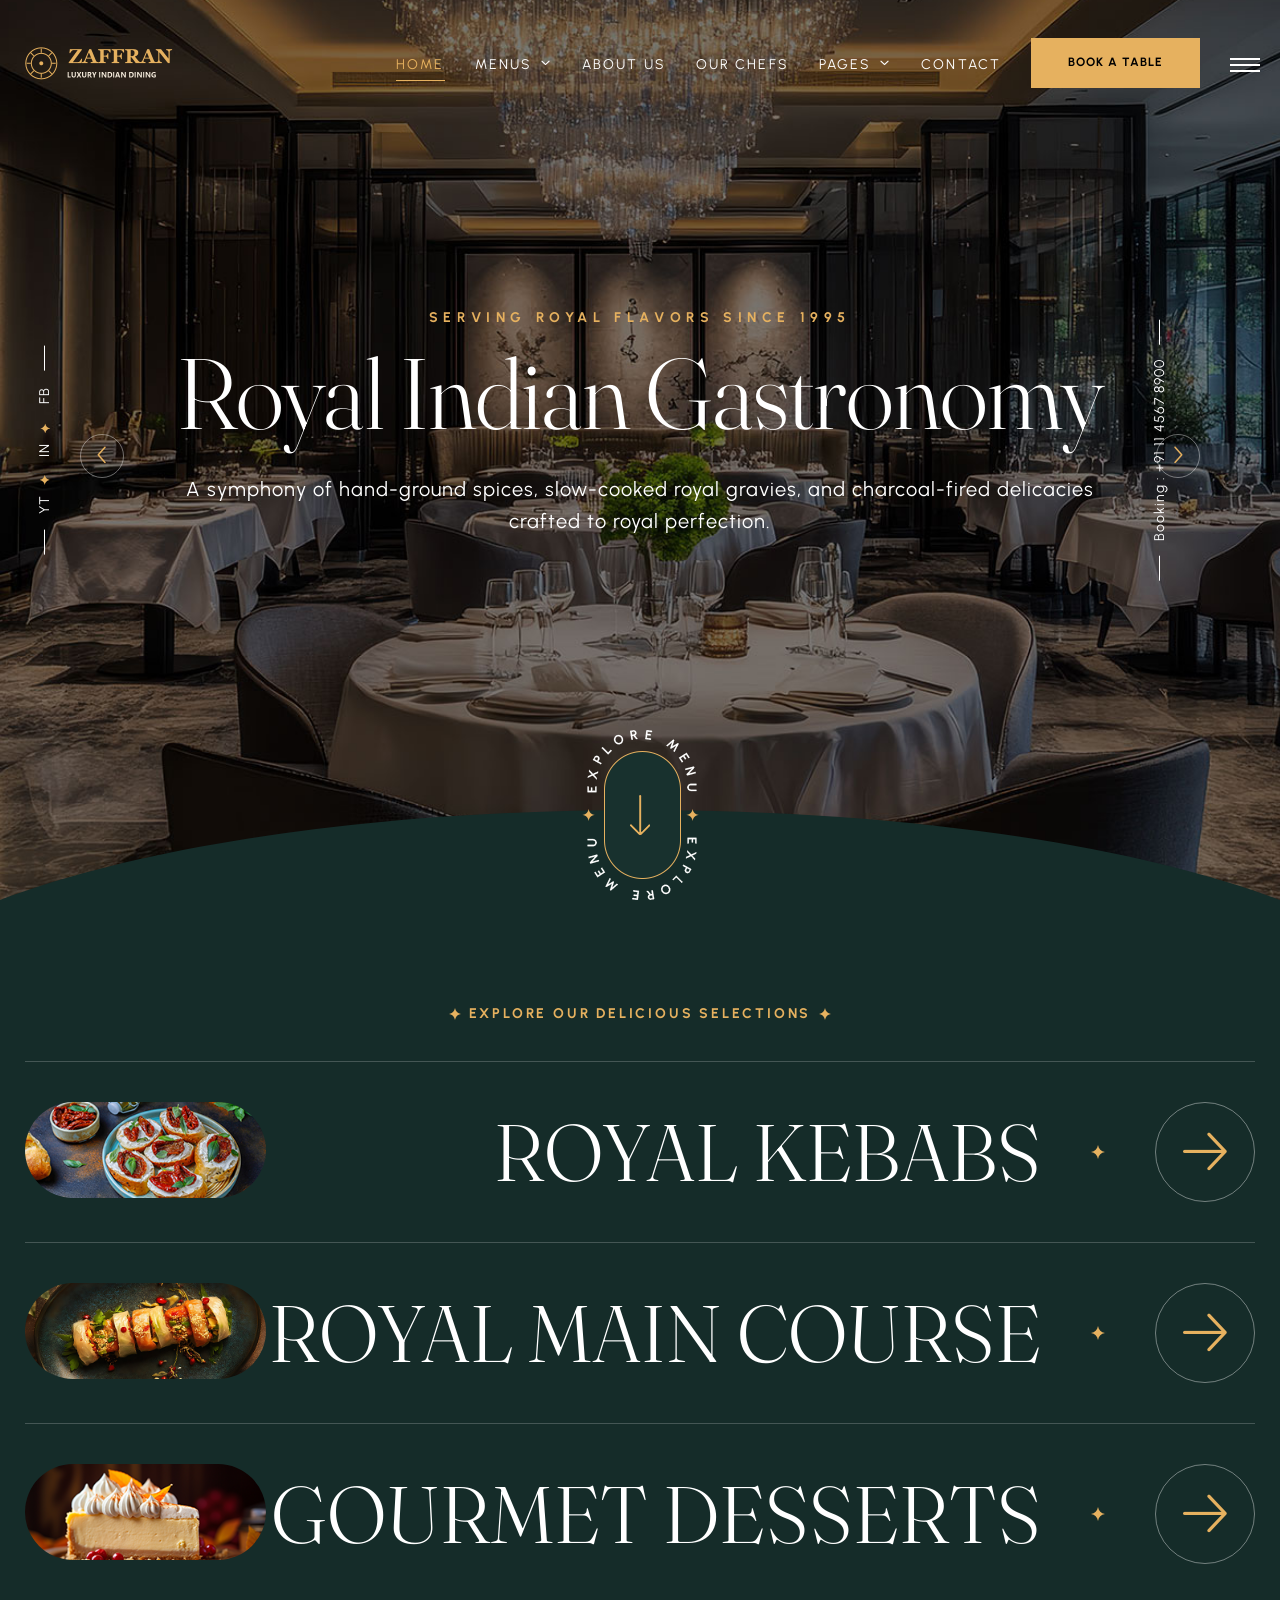
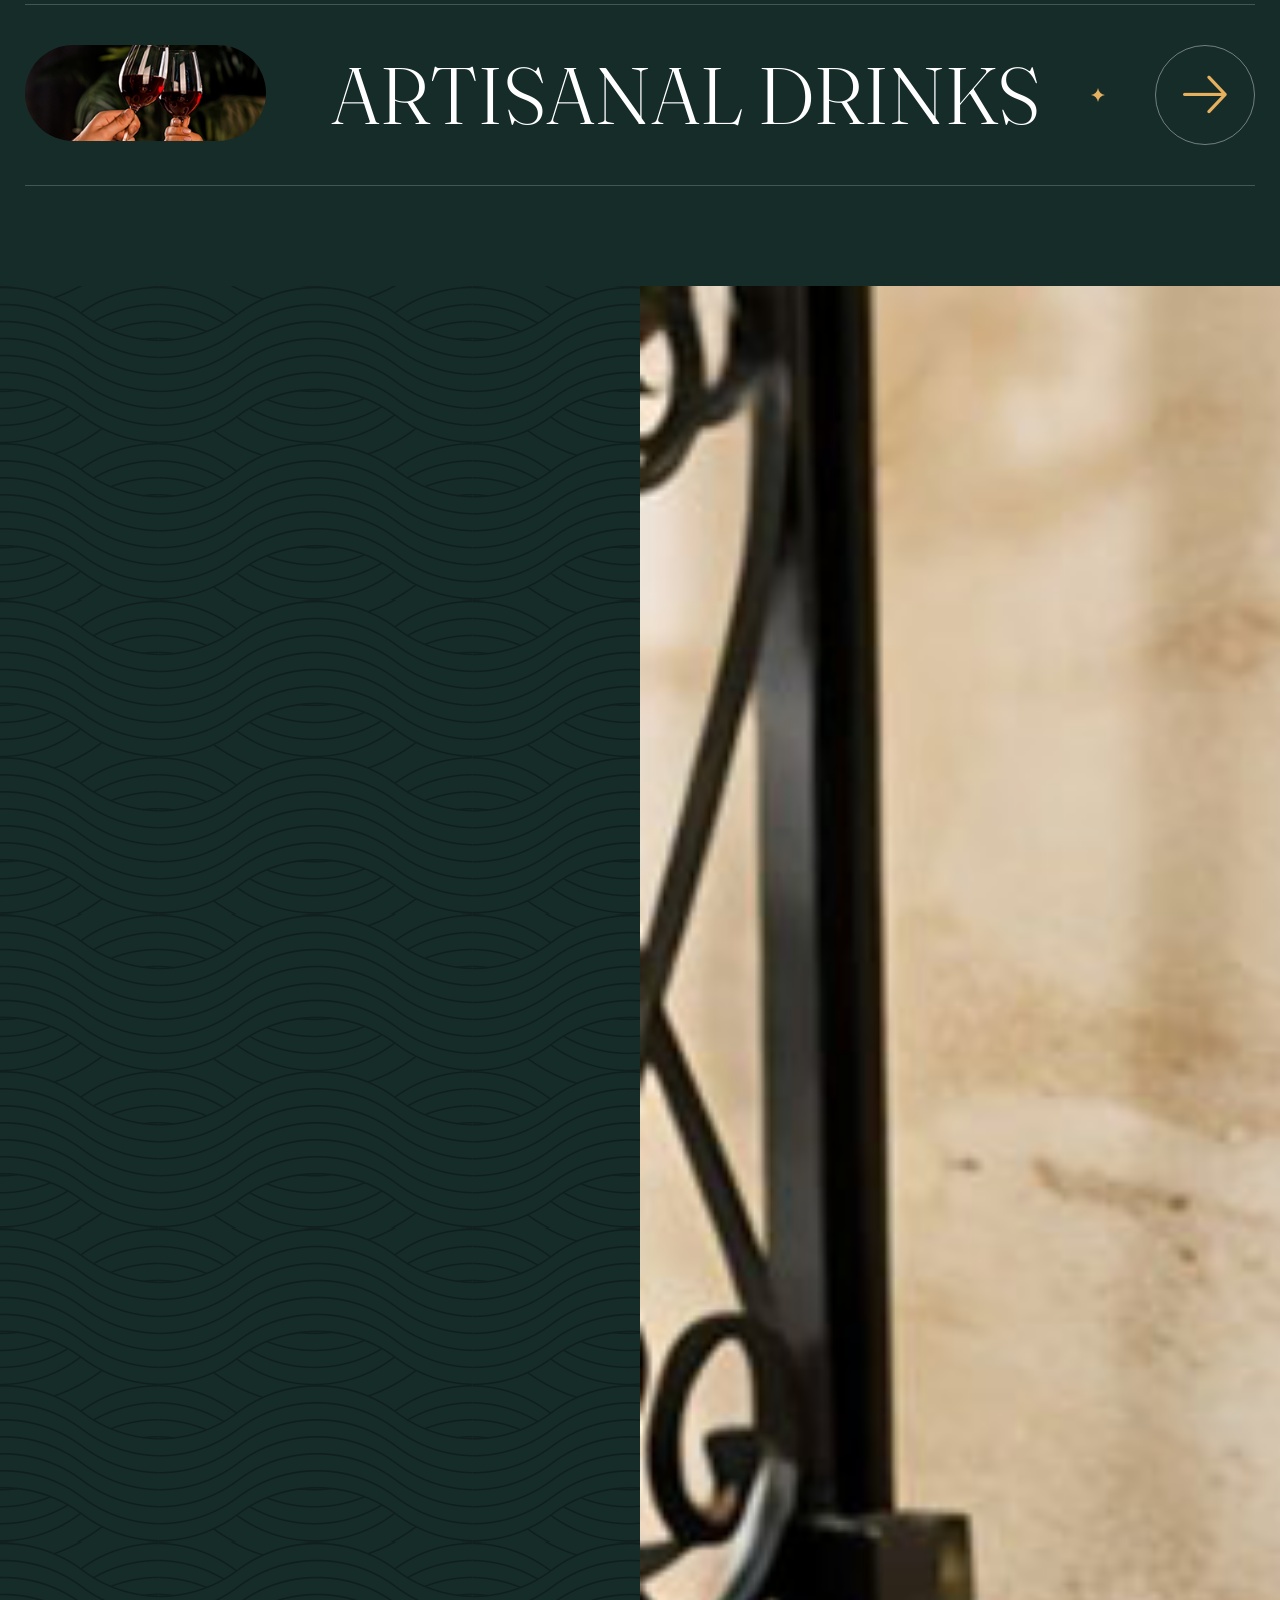
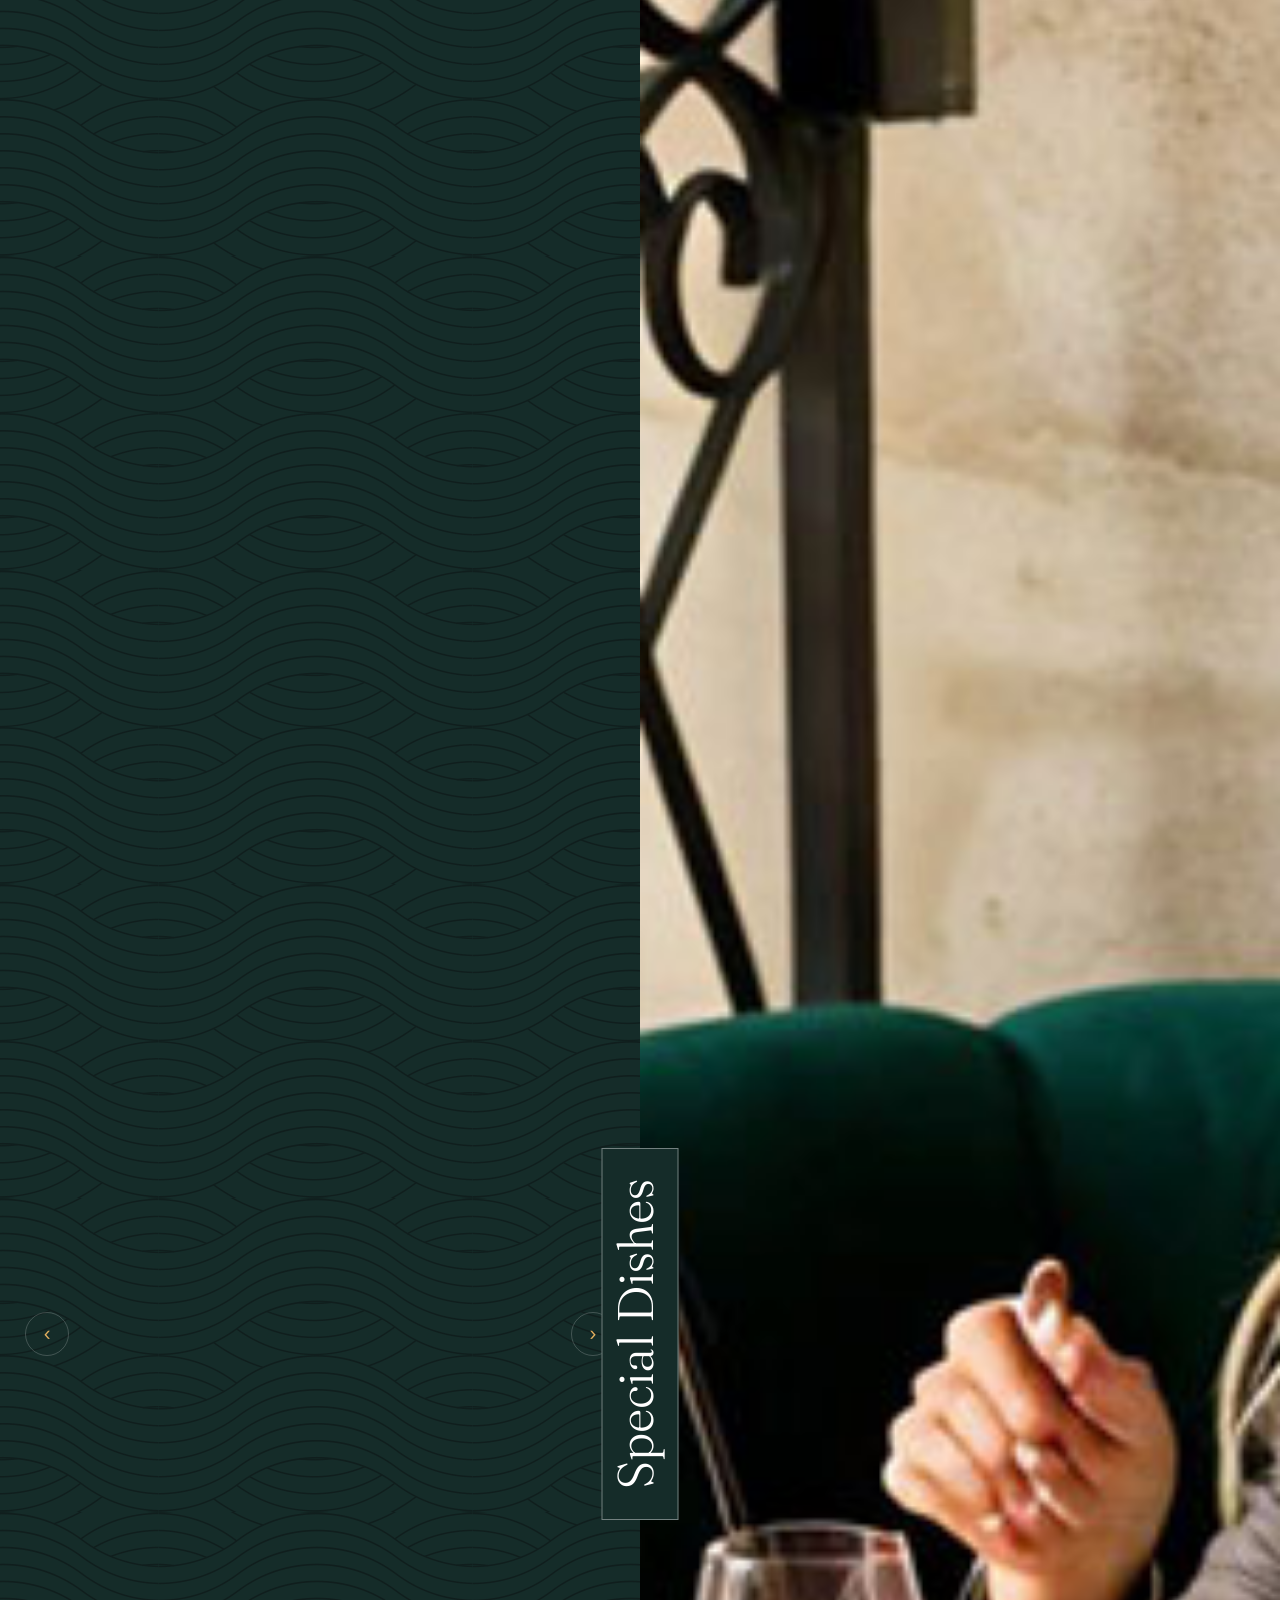
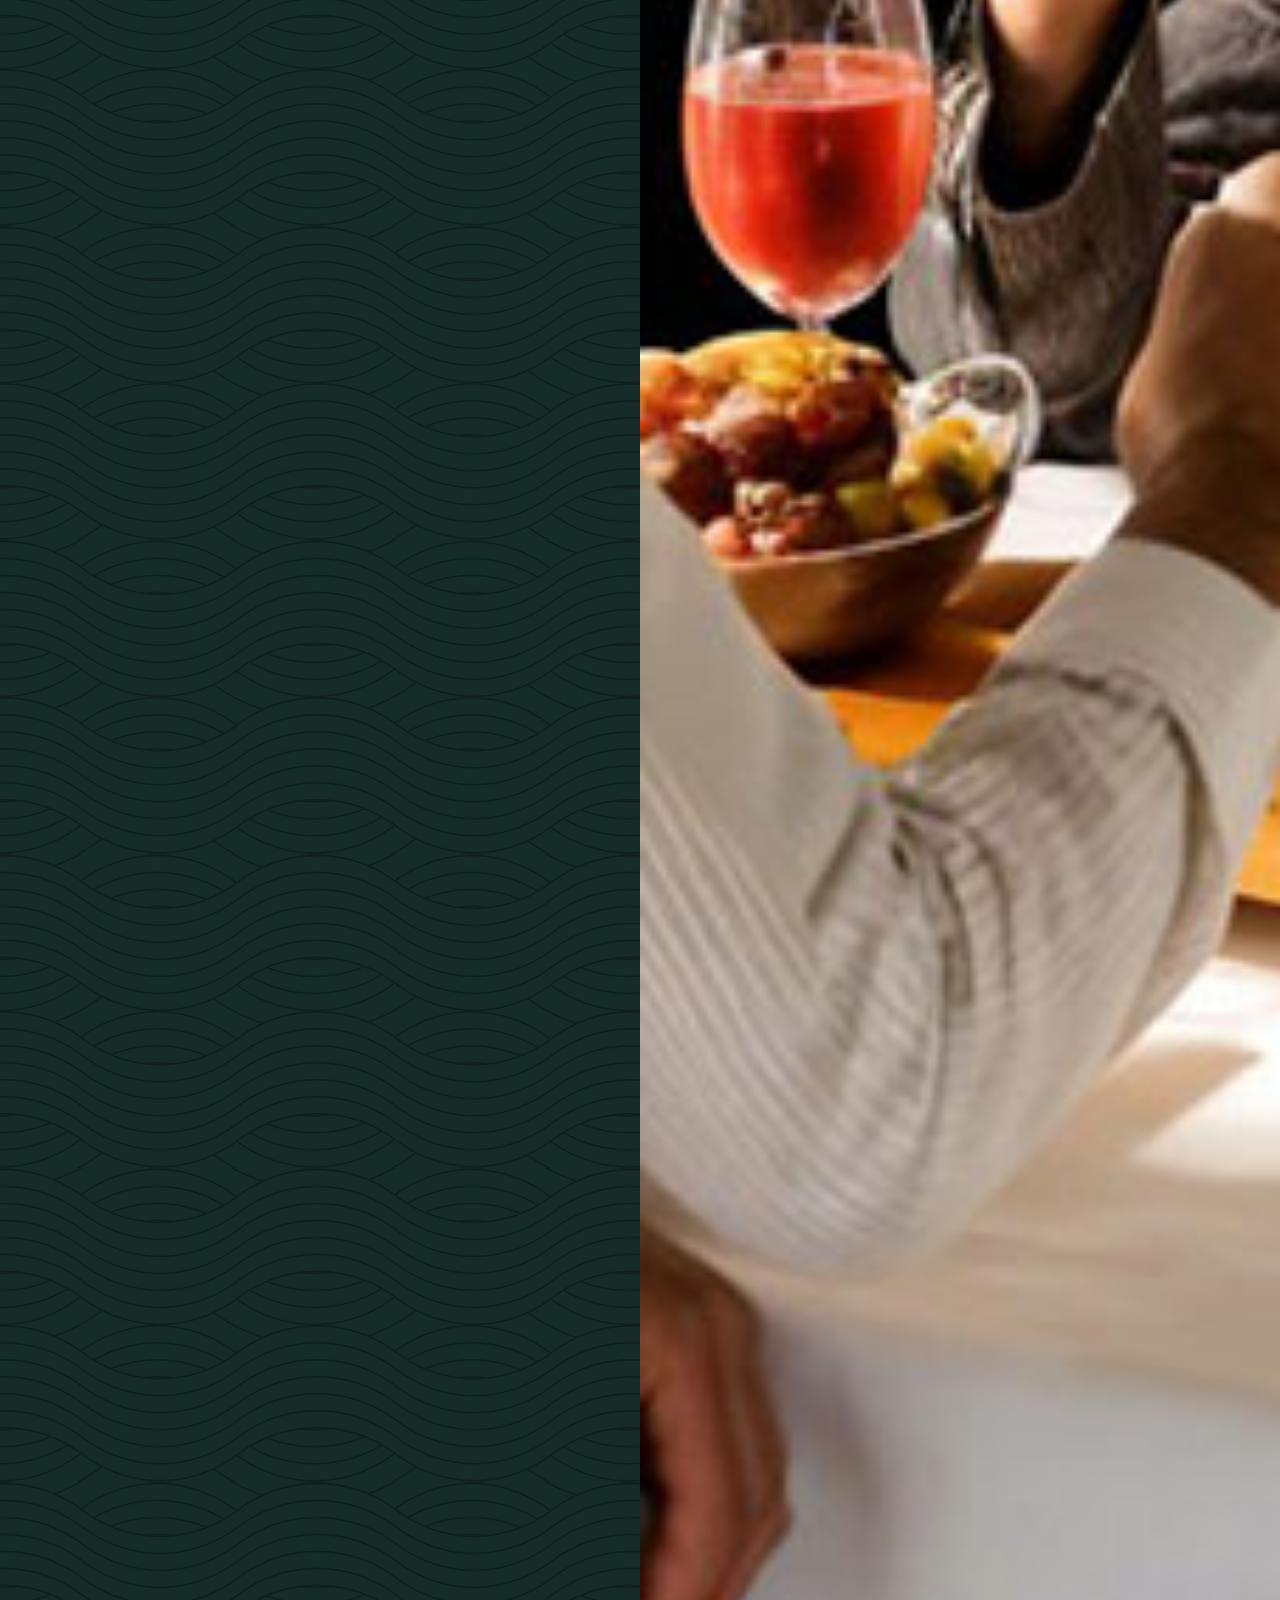
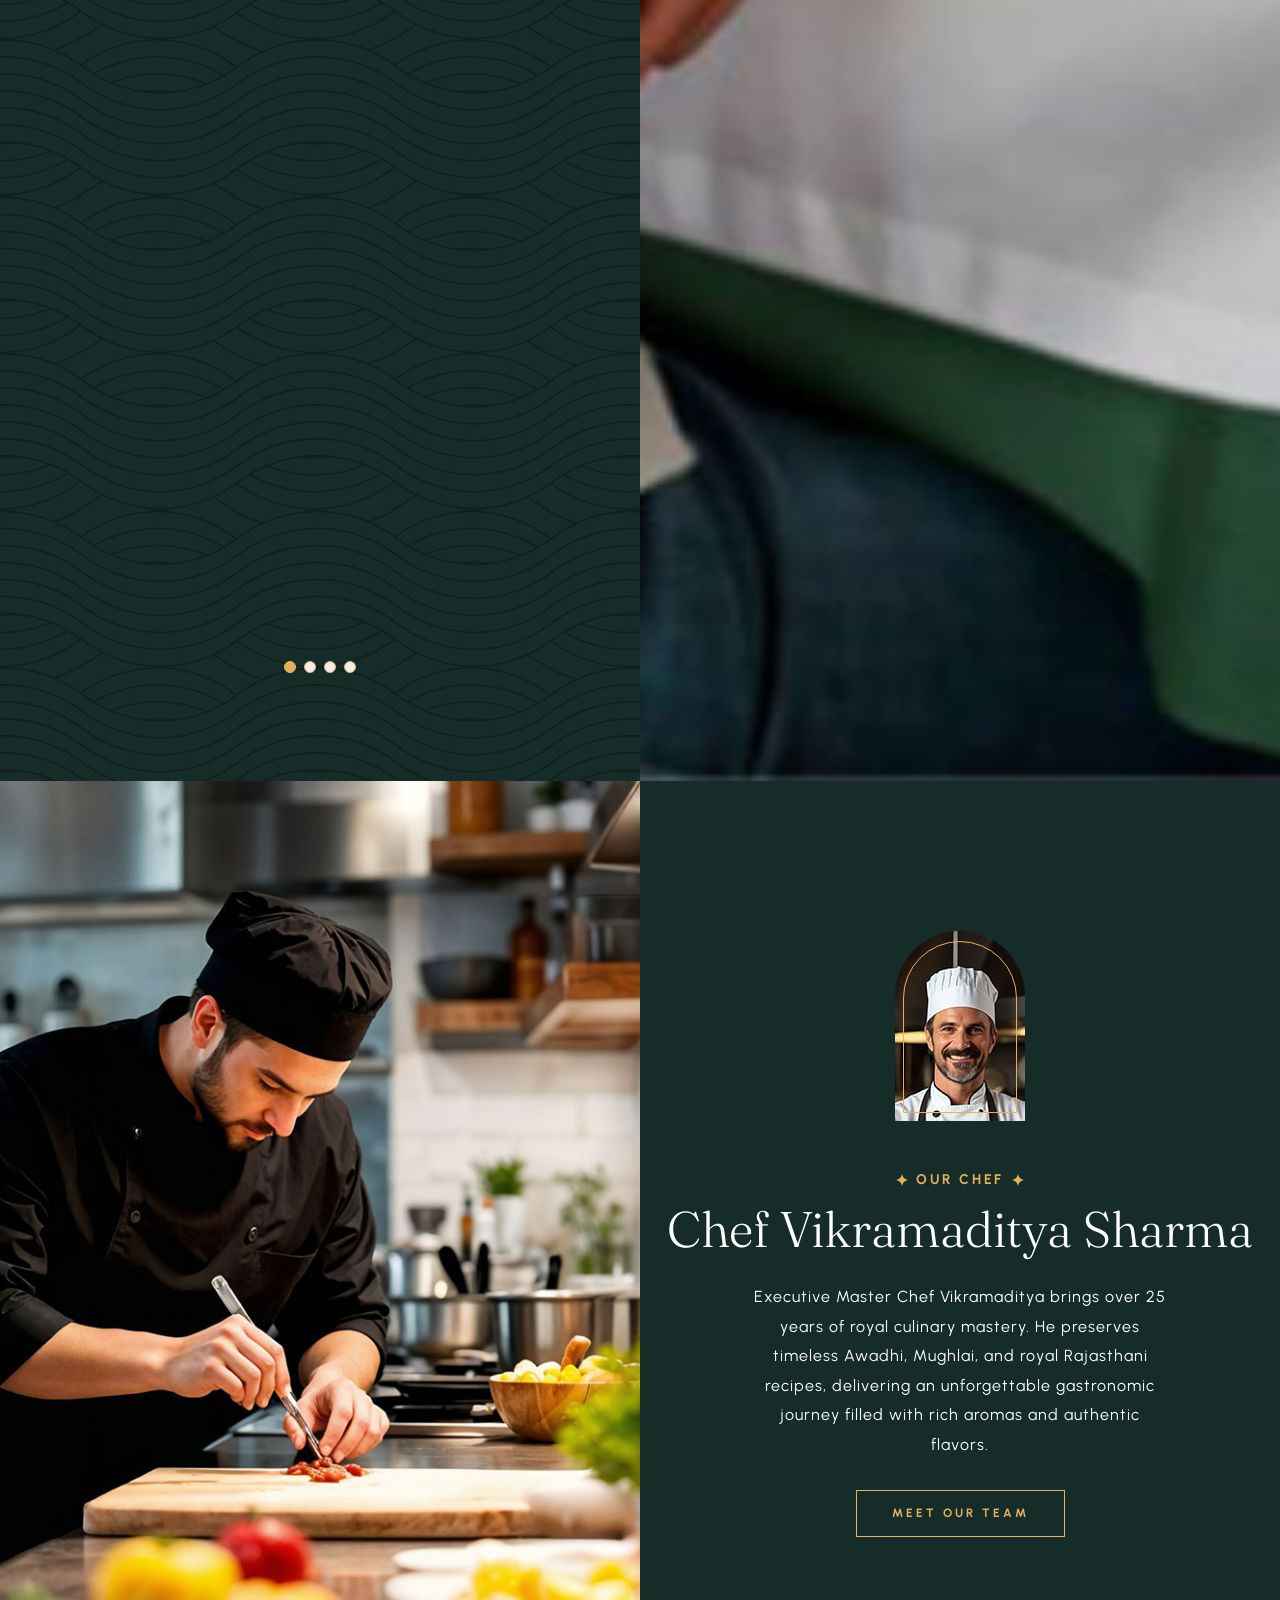
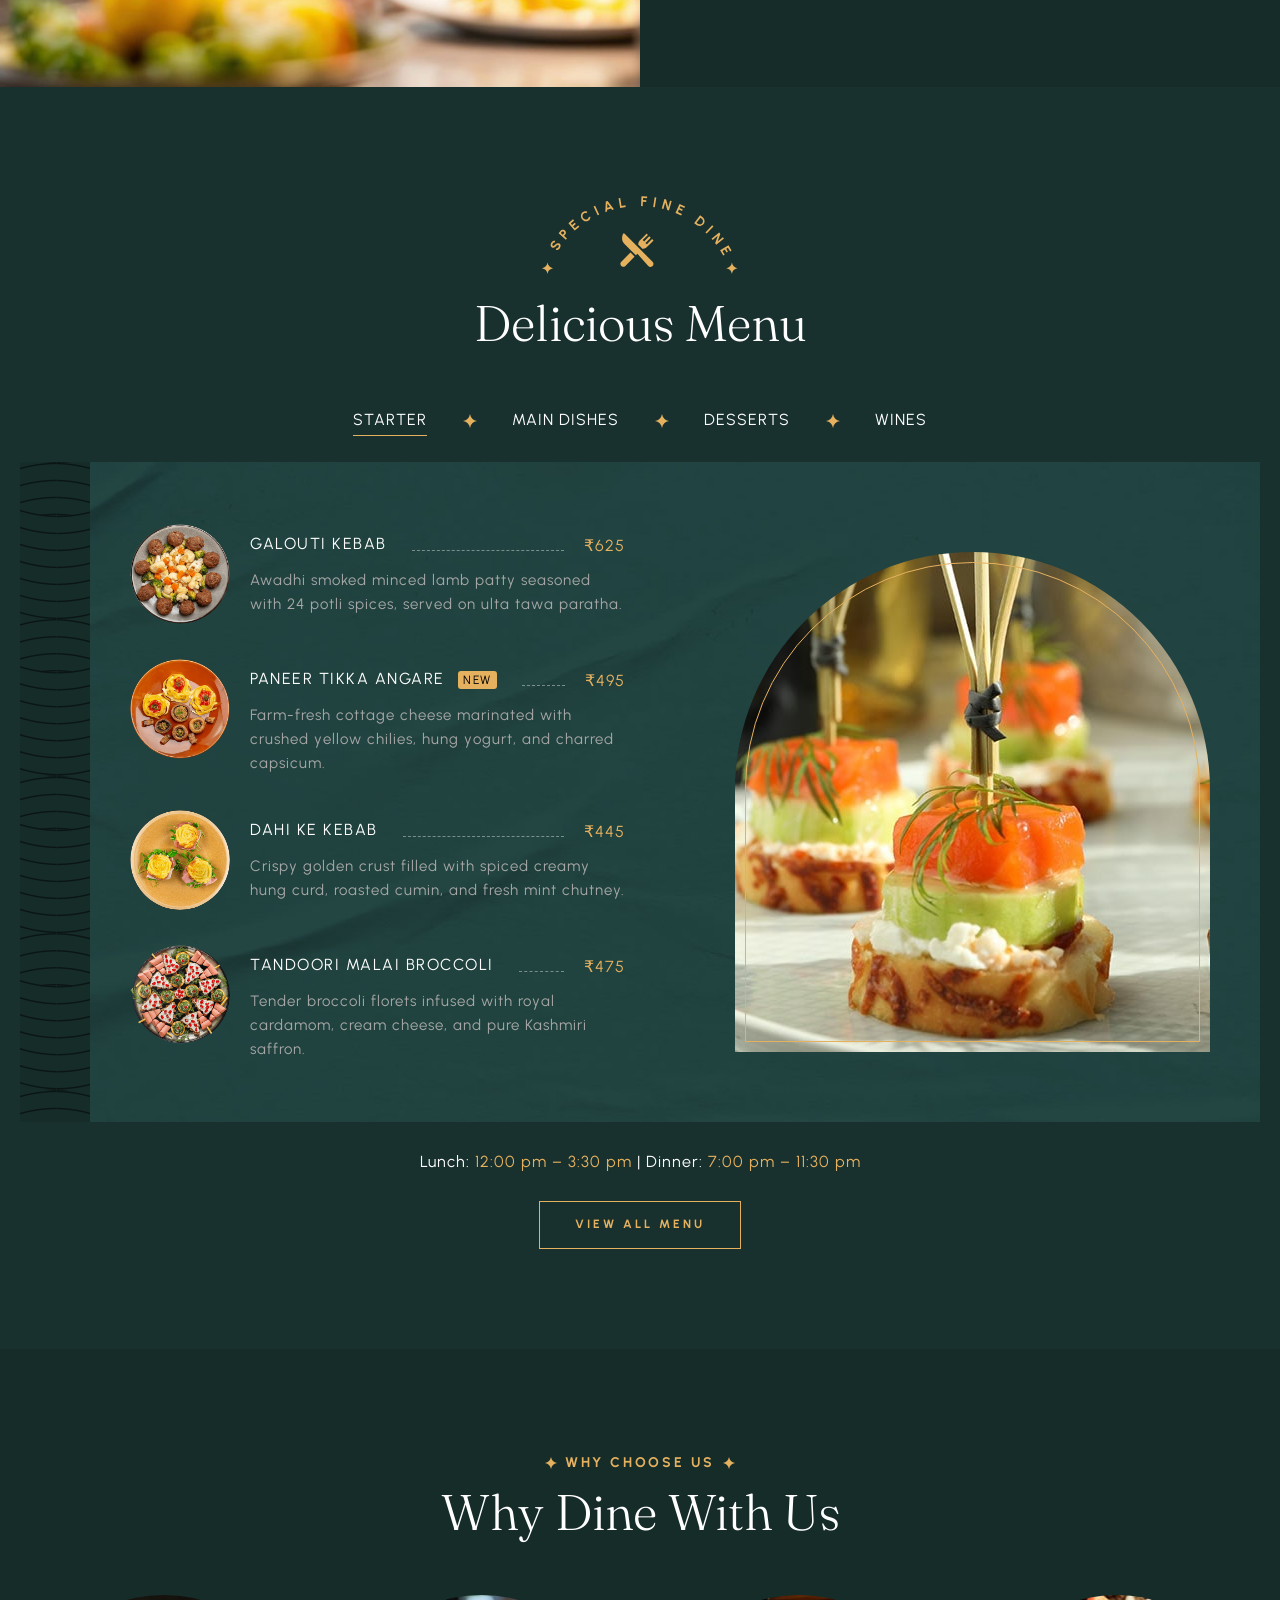
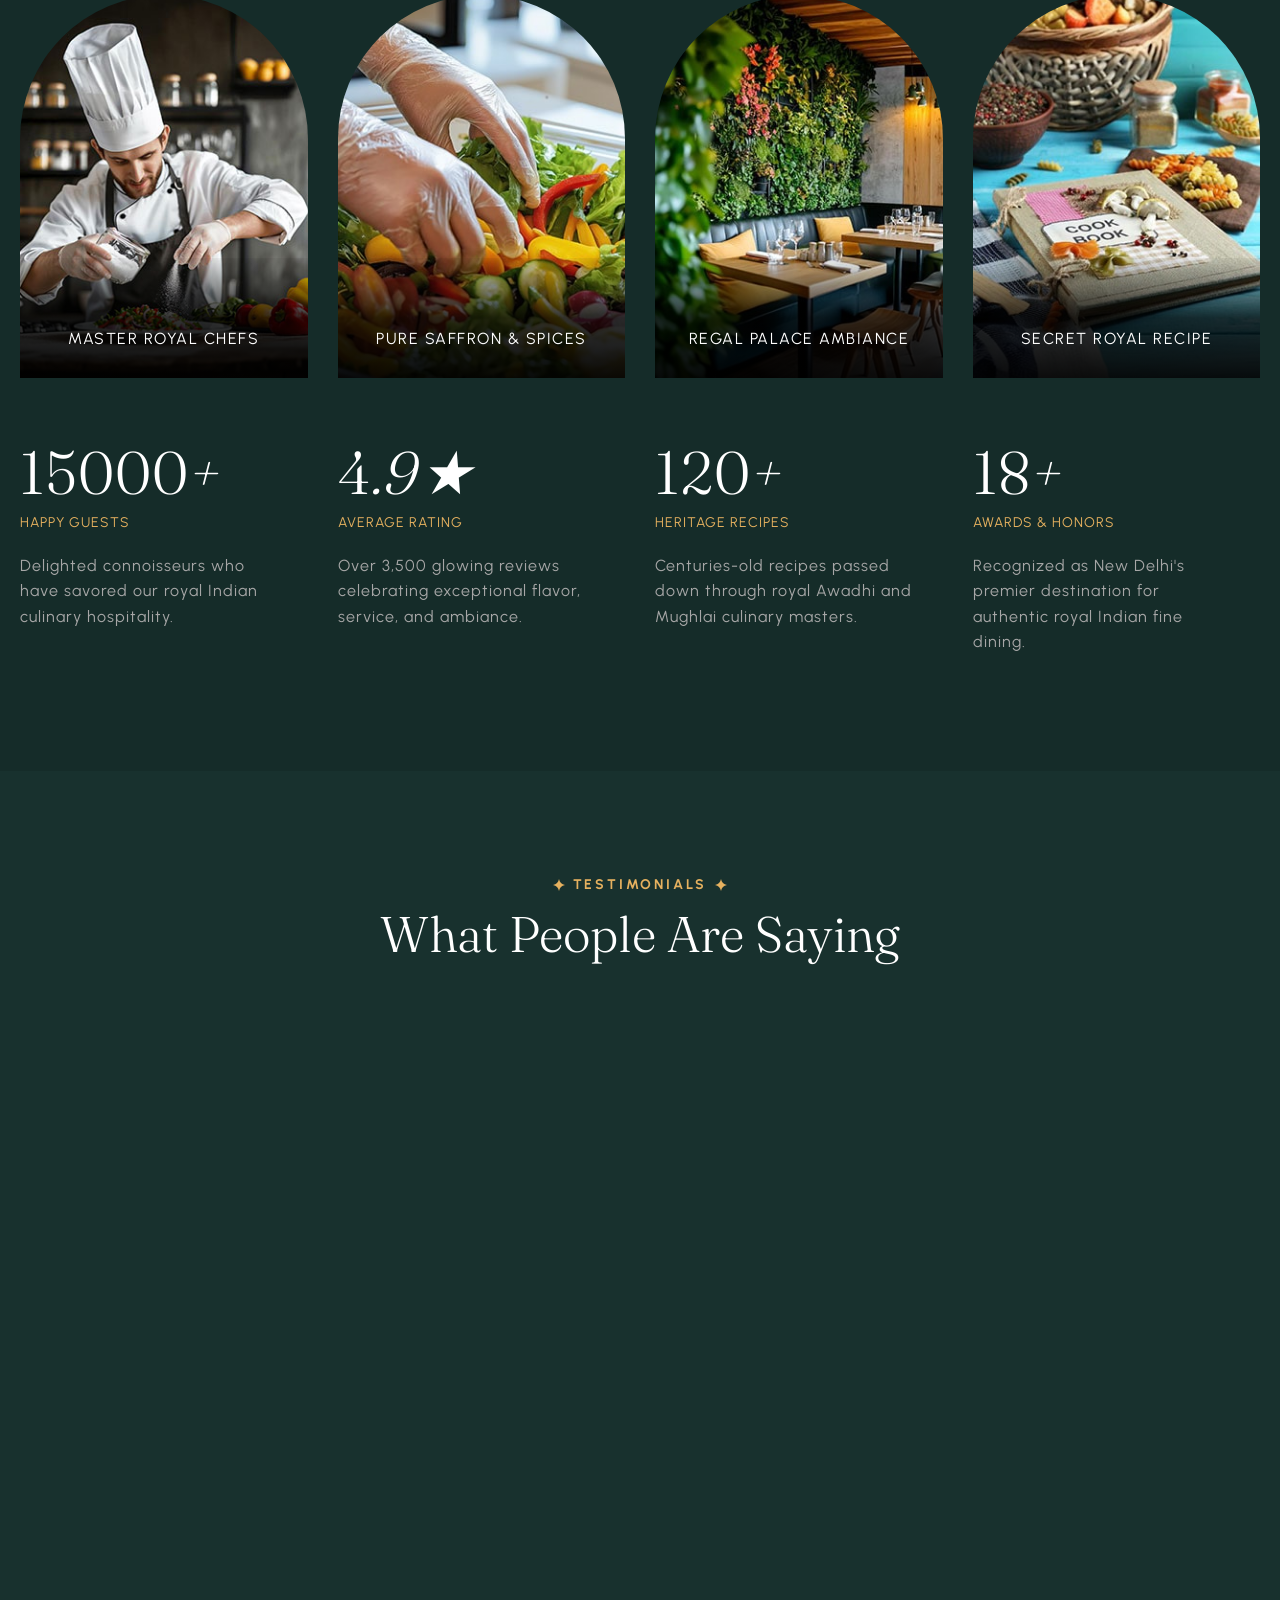
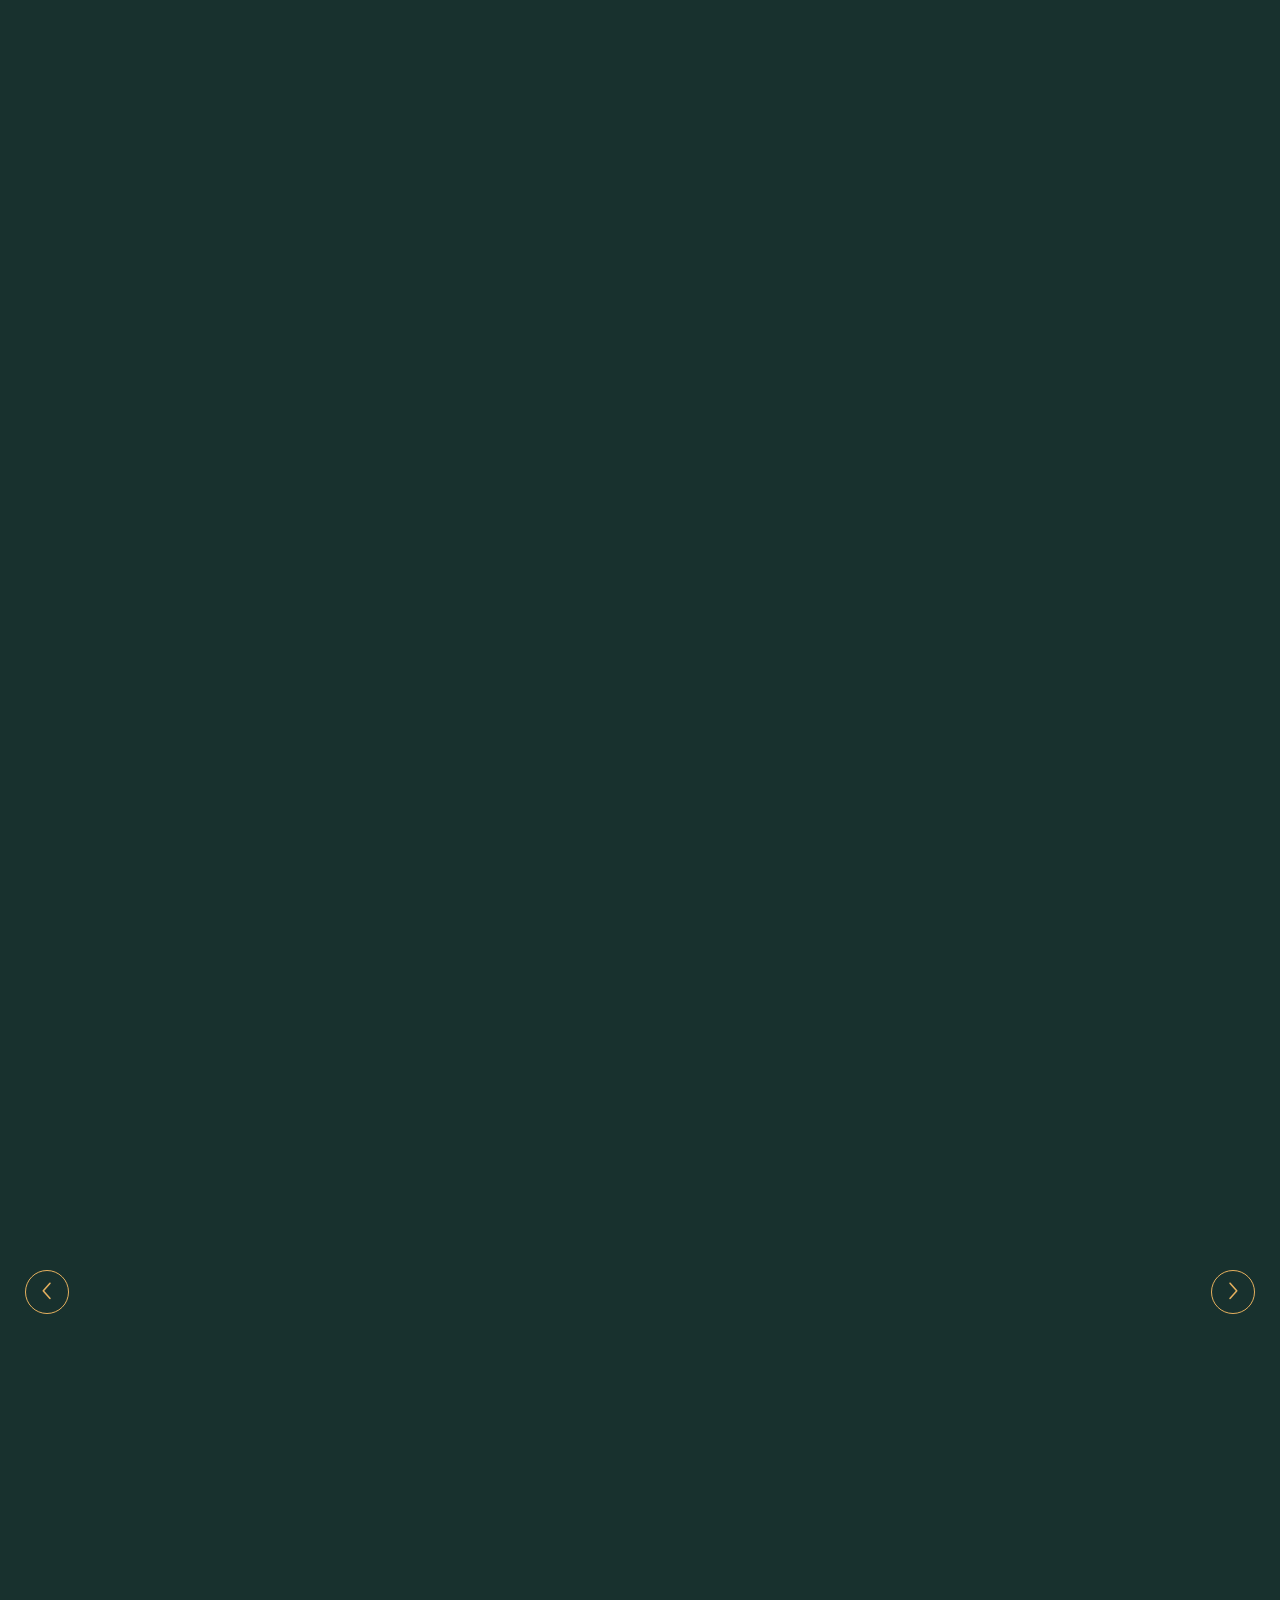
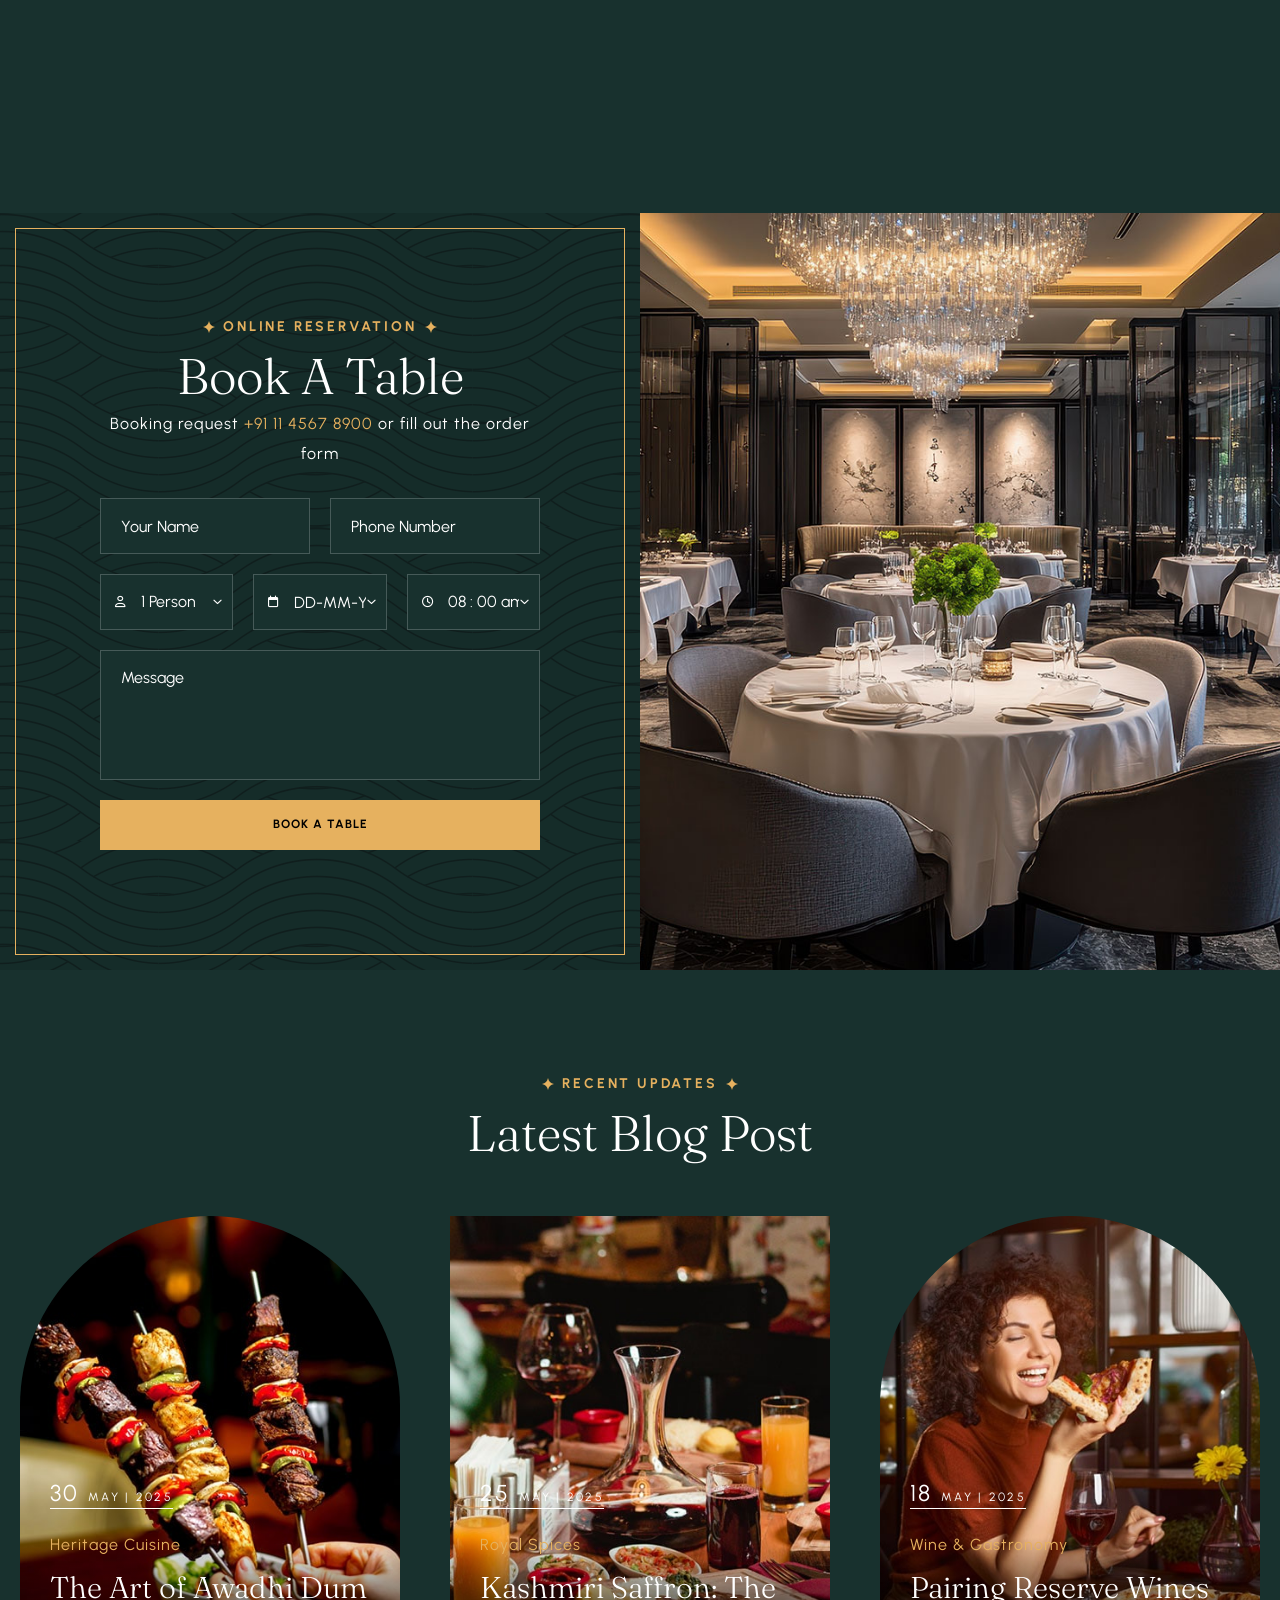
==== commit 102b9ed7: "refactor: rebrand restaurant template to Zaffran luxury Indian fine dining" ====
--- a/index.html
+++ b/index.html
@@ -2,10 +2,10 @@
 <!DOCTYPE html>
 <html lang="en">
 
-<!-- Mirrored from https://kalanidhithemes.com/live-preview/landing-page/restoria/all-demo/Restoria-2-Standard-Hero/index.html by HTTrack Website Copier/3.x [XR&CO], Fri, 16 Oct 2026 18:43:06 GMT -->
+
 <head>
 <meta charset="utf-8">
-<title>Restoria - Restaurants HTML Template - Home 01</title>
+<title>Zaffran | Luxury Indian Fine Dining & Lounge | New Delhi</title>
 <!-- Stylesheets -->
 <link href="css/bootstrap.css" rel="stylesheet">
 <link href="css/style.css" rel="stylesheet">
@@ -30,29 +30,26 @@
                 <div class="animation-preloader">
                     <div class="spinner"></div>
                     <div class="txt-loading">
-                        <span data-text-preloader="R" class="letters-loading">
-                            R
+                        <span data-text-preloader="Z" class="letters-loading">
+                            Z
                         </span>
-                        <span data-text-preloader="E" class="letters-loading">
-                            E
+                        <span data-text-preloader="A" class="letters-loading">
+                            A
                         </span>
-                        <span data-text-preloader="S" class="letters-loading">
-                            S
+                        <span data-text-preloader="F" class="letters-loading">
+                            F
                         </span>
-                        <span data-text-preloader="T" class="letters-loading">
-                            T
-                        </span>
-                        <span data-text-preloader="O" class="letters-loading">
-                            O
+                        <span data-text-preloader="F" class="letters-loading">
+                            F
                         </span>
                         <span data-text-preloader="R" class="letters-loading">
                             R
                         </span>
-                        <span data-text-preloader="I" class="letters-loading">
-                            I
-                        </span>
                         <span data-text-preloader="A" class="letters-loading">
                             A
+                        </span>
+                        <span data-text-preloader="N" class="letters-loading">
+                            N
                         </span>
                     </div>
                 </div>  
@@ -68,14 +65,14 @@
                 <div class="inner clearfix">
                     <div class="top-left clearfix">
                         <ul class="top-info clearfix">
-                            <li><i class="icon far fa-map-marker-alt"></i> Restoria, Arrondissement, Paris 9578</li>
-                            <li><i class="icon far fa-clock"></i> Daily : 8.00 am to 10.00 pm</li>
+                            <li><i class="icon far fa-map-marker-alt"></i> The Heritage Grand, Connaught Place, New Delhi 110001</li>
+                            <li><i class="icon far fa-clock"></i> Daily : 12.00 pm to 11.30 pm</li>
                         </ul>
                     </div>
                     <div class="top-right clearfix">
                         <ul class="top-info clearfix">
-                            <li><a href="tel:+11234567890"><i class="icon far fa-phone"></i> +1 123 456 7890</a></li>
-                            <li><a href="mailto:booking@restaurant.com"><i class="icon far fa-envelope"></i> booking@restaurant.com</a></li>
+                            <li><a href="tel:+911145678900"><i class="icon far fa-phone"></i> +91 11 4567 8900</a></li>
+                            <li><a href="mailto:reservations@zaffran.in"><i class="icon far fa-envelope"></i> reservations@zaffran.in</a></li>
                         </ul>
                     </div>
                 </div>
@@ -88,7 +85,7 @@
                 <div class="main-box clearfix">
                     <!--Logo-->
                     <div class="logo-box">
-                         <div class="logo"><a href="index.html" title="Restoria - Restaurants HTML Template"><img src="images/logo.png" alt="image" title="Restoria - Restaurants HTML Template"></a></div>
+                         <div class="logo"><a href="index.html" title="Zaffran - Luxury Indian Fine Dining"><img src="images/logo.png" alt="image" title="Zaffran - Luxury Indian Fine Dining"></a></div>
                     </div>
 
                     <div class="nav-box clearfix">
@@ -96,17 +93,9 @@
                         <div class="nav-outer clearfix">         
                             <nav class="main-menu">
                                 <ul class="navigation clearfix">
-                                    <li class="dropdown current"><a href="#">Home</a>
-                                        <ul>
-                                            <li><a href="https://kalanidhithemes.com/live-preview/landing-page/restoria/all-demo/Restoria-1-Minimal-Hero/index.html">Home 1 - Minimal Hero</a></li>
-                                            <li><a href="index.html">Home 2 - Standard Hero</a></li>
-                                            <li><a href="https://kalanidhithemes.com/live-preview/landing-page/restoria/all-demo/Restoria-3-Video-Hero/index.html">Home 3 - Video Hero</a></li>
-                                            <li><a href="https://kalanidhithemes.com/live-preview/landing-page/restoria/all-demo/Restoria-4-Category-Hero/index.html">Home 4 - Category Hero</a></li>
-                                            <li><a href="https://kalanidhithemes.com/live-preview/landing-page/restoria/all-demo/Restoria-5-Rollingimages-Hero-Center-Header/index.html">Home 5 - Rolling Images</a></li>
-                                        </ul>
-                                    </li>
-
-                                    <li class="dropdown has-mega-menu"><a href="menu-list.html">Menus</a>
+                                    <li class="current"><a href="index.html">Home</a></li>
+
+                                    <li class="dropdown has-mega-menu"><a href="menu-list-1.html">Menus</a>
                                         <ul>
                                             <li>
                                                 <div class="mega-menu">
@@ -115,19 +104,19 @@
                                                             <div class="row clearfix">
                                                                 <div class="menu-block col-lg-3 col-md-6 col-sm-6">
                                                                     <div class="image"><a href="menu-list-1.html"><img src="images/resource/menu-1-thumb.jpg" alt="image"></a></div>
-                                                                    <div class="title"><a href="menu-list-1.html">Menu list 1</a></div>
+                                                                    <div class="title"><a href="menu-list-1.html">Starters & Kebabs</a></div>
                                                                 </div>
                                                                 <div class="menu-block col-lg-3 col-md-6 col-sm-6">
                                                                     <div class="image"><a href="menu-list-2.html"><img src="images/resource/menu-2-thumb.jpg" alt="image"></a></div>
-                                                                    <div class="title"><a href="menu-list-2.html">Menu list 2</a></div>
+                                                                    <div class="title"><a href="menu-list-2.html">Royal Main Course</a></div>
                                                                 </div>
                                                                 <div class="menu-block col-lg-3 col-md-6 col-sm-6">
                                                                     <div class="image"><a href="menu-list-3.html"><img src="images/resource/menu-3-thumb.jpg" alt="image"></a></div>
-                                                                    <div class="title"><a href="menu-list-3.html">Menu list 3</a></div>
+                                                                    <div class="title"><a href="menu-list-3.html">Gourmet Desserts</a></div>
                                                                 </div>
                                                                 <div class="menu-block col-lg-3 col-md-6 col-sm-6">
                                                                     <div class="image"><a href="menu-list-4.html"><img src="images/resource/menu-4-thumb.jpg" alt="image"></a></div>
-                                                                    <div class="title"><a href="menu-list-4.html">Menu list 4</a></div>
+                                                                    <div class="title"><a href="menu-list-4.html">Beverages & Wine</a></div>
                                                                 </div>
                                                             </div>
                                                         </div>
@@ -141,21 +130,9 @@
                                     <li class="dropdown"><a href="#">Pages</a>
                                         <ul>
                                             <li><a href="gallery-masonry.html">Photo Gallery</a></li>
-                                            <li><a href="book-table.html">Reservation 1</a></li>
-                                            <li><a href="book-table-option2.html">Reservation 2</a></li>
-                                            <li><a href="testimonial.html">Testimonial</a></li>
-                                            <li><a href="blog-list.html">Blog List</a></li>
-                                            <li><a href="blog-single-post.html">Blog Single Post</a></li>
-                                            <li><a href="#">Dropdown Menu 1</a></li>
-                                            <li><a href="#">Dropdown Lorem 2</a></li>
-                                            <li class="dropdown"><a href="#">Dropdown Menu 3</a>
-                                                <ul>
-                                                    <li><a href="#">Dropdown Menu level 2</a></li>
-                                                    <li><a href="#">Dropdown Menu level 2</a></li>
-                                                    <li><a href="#">Dropdown Menu Level 2</a></li>
-                                                </ul>
-                                            </li>
-                                            
+                                            <li><a href="book-table.html">Table Reservation</a></li>
+                                            <li><a href="testimonial.html">Guest Reviews</a></li>
+                                            <li><a href="blog-list.html">Culinary Chronicles</a></li>
                                         </ul>
                                     </li>
                                     <li><a href="contact-us.html">Contact</a></li>
@@ -212,49 +189,30 @@
         <!-- Hidden Bar Wrapper -->
         <div class="inner-box">
             <div class="cross-icon hidden-bar-closer"><span class="far fa-close"></span></div>
-            <div class="logo-box"><a href="index.html" title="Restoria - Restaurants HTML Template"><img src="images/resource/sidebar-logo.png" alt="image" title="Restoria - Restaurants HTML Template"></a></div>
+            <div class="logo-box"><a href="index.html" title="Zaffran - Luxury Indian Fine Dining"><img src="images/resource/sidebar-logo.png" alt="image" title="Zaffran - Luxury Indian Fine Dining"></a></div>
             
             <!-- .Side-menu -->
             <div class="side-menu">
                  <ul class="navigation clearfix">
-                    <li class="dropdown"><a href="#">Home</a>
-                        <ul>
-                            <li><a href="https://kalanidhithemes.com/live-preview/landing-page/restoria/all-demo/Restoria-1-Minimal-Hero/index.html">Home 1 - Minimal Hero</a></li>
-                            <li><a href="index.html">Home 2 - Standard Hero</a></li>
-                            <li><a href="https://kalanidhithemes.com/live-preview/landing-page/restoria/all-demo/Restoria-3-Video-Hero/index.html">Home 3 - Video Hero</a></li>
-                            <li><a href="https://kalanidhithemes.com/live-preview/landing-page/restoria/all-demo/Restoria-4-Category-Hero/index.html">Home 4 - Category Hero</a></li>
-                            <li><a href="https://kalanidhithemes.com/live-preview/landing-page/restoria/all-demo/Restoria-5-Rollingimages-Hero-Center-Header/index.html">Home 5 - Rolling Images</a></li>
-                        </ul>
-                    </li>
+                    <li><a href="index.html">Home</a></li>
                     <li class="dropdown"><a href="menu-list-1.html">Menus</a>
                         <ul>
-                            <li><a href="menu-list-1.html">Menu List 1</a></li>
-                            <li><a href="menu-list-2.html">Menu List 2</a></li>
-                            <li><a href="menu-list-3.html">Menu List 3</a></li>
-                            <li><a href="menu-list-4.html">Menu List 4</a></li>
+                            <li><a href="menu-list-1.html">Starters & Kebabs</a></li>
+                            <li><a href="menu-list-2.html">Royal Main Course</a></li>
+                            <li><a href="menu-list-3.html">Gourmet Desserts</a></li>
+                            <li><a href="menu-list-4.html">Beverages & Wine</a></li>
                         </ul>
                     </li>
                     <li><a href="about.html">About Us</a></li>
                     <li><a href="our-chef.html">Our chefs</a></li>
                     <li class="dropdown"><a href="#">Pages</a>
-                        <ul>
-                            <li><a href="gallery-masonry.html">Photo Gallery</a></li>
-                            <li><a href="book-table.html">Reservation 1</a></li>
-                            <li><a href="book-table-option2.html">Reservation 2</a></li>
-                            <li><a href="testimonial.html">Testimonial</a></li>
-                            <li><a href="blog-list.html">Blog List</a></li>
-                            <li><a href="blog-single-post.html">Blog Single Post</a></li>
-                            <li><a href="#">Dropdown Menu 1</a></li>
-                            <li><a href="#">Dropdown Lorem 2</a></li>
-                            <li class="dropdown"><a href="#">Dropdown Menu 3</a>
-                                <ul>
-                                    <li><a href="#">Dropdown Menu level 2</a></li>
-                                    <li><a href="#">Dropdown Menu level 2</a></li>
-                                    <li><a href="#">Dropdown Menu Level 2</a></li>
-                                </ul>
-                            </li>
-                        </ul>
-                    </li>
+                                        <ul>
+                                            <li><a href="gallery-masonry.html">Photo Gallery</a></li>
+                                            <li><a href="book-table.html">Table Reservation</a></li>
+                                            <li><a href="testimonial.html">Guest Reviews</a></li>
+                                            <li><a href="blog-list.html">Culinary Chronicles</a></li>
+                                        </ul>
+                                    </li>
                     <li><a href="contact-us.html">Contact</a></li>
                 </ul>
             </div><!-- /.Side-menu -->
@@ -271,17 +229,17 @@
         <div class="inner-box">
             <div class="cross-icon"><span class="far fa-close"></span></div>
             <div class="image-box"><img src="images/resource/sidebar-image.jpg" alt="image" title=""></div>
-            <div class="logo-box"><a href="index.html" title="Restoria - Restaurants HTML Template"><img src="images/resource/sidebar-logo.png" alt="image" title="Restoria - Restaurants HTML Template"></a></div>
+            <div class="logo-box"><a href="index.html" title="Zaffran - Luxury Indian Fine Dining"><img src="images/resource/sidebar-logo.png" alt="image" title="Zaffran - Luxury Indian Fine Dining"></a></div>
 
             <h5>Visit Us</h5>
             <ul class="info">
-                <li>Restoria, Arrondissement, <br> Paris 9578</li>
-                <li> <span class="ib-ttl"> Lunch Time </span>- 10.00 am – 3:30 pm </li>
-                <li><span class="ib-ttl"> Dinner Time</span> - 08.00 pm – 10:30 pm</li>
-                <li><a href="mailto:booking@domainame.com">booking@domainame.com</a></li>
+                <li>The Heritage Grand, 18 Barakhamba Road,<br>Connaught Place, New Delhi 110001, India</li>
+                <li> <span class="ib-ttl"> Lunch Time </span>- 12.00 pm – 3:30 pm </li>
+                <li><span class="ib-ttl"> Dinner Time</span> - 07.00 pm – 11:30 pm</li>
+                <li><a href="mailto:reservations@zaffran.in">reservations@zaffran.in</a></li>
             </ul>
             <div class="booking-info">
-                <div class="bk-no"><a href="tel:+88-123-123456">Booking: +88-123-123456</a></div>
+                <div class="bk-no"><a href="tel:+91 11 4567 8900">Booking: +91 11 4567 8900</a></div>
             </div>
         </div>
     </section>
@@ -308,7 +266,7 @@
           <span class="line"></span>
 
           <ul class="call-ul">
-            <li><a href="tel:+88-123-123456">Booking : +88-123-123456</a></li>
+            <li><a href="tel:+91 11 4567 8900">Booking : +91 11 4567 8900</a></li>
           </ul>
 
           <span class="line"></span>
@@ -325,9 +283,9 @@
                                 <div class="content">
                                     <div class="clearfix">
                                         <div class="inner">
-                                            <div class="subtitle"><span>Serving Since 1995</span></div>
-                                            <h1>Delightful Experience</h1>
-                                            <div class="text">A taste of perfection in every dish - fine dining with a modern twist.</div>
+                                            <div class="subtitle"><span>Serving Royal Flavors Since 1995</span></div>
+                                            <h1>Royal Indian Gastronomy</h1>
+                                            <div class="text">A symphony of hand-ground spices, slow-cooked royal gravies, and charcoal-fired delicacies crafted to royal perfection.</div>
                                             <div class="links-box wow fadeInUp" data-wow-delay="0ms" data-wow-duration="1500ms">
                                             </div>
                                         </div>
@@ -345,9 +303,9 @@
                                 <div class="content">
                                     <div class="clearfix">
                                         <div class="inner">
-                                            <div class="subtitle"><span>Delicious Taste in City</span></div>
-                                            <h1>Taste the Tradition</h1>
-                                            <div class="text">A taste of perfection in every dish - fine dining with a modern twist.</div>
+                                            <div class="subtitle"><span>Awadhi & Mughlai Heritage</span></div>
+                                            <h1>Taste The Royal Legacy</h1>
+                                            <div class="text">Indulge in authentic Dum Biryanis, melt-in-mouth Galouti Kebabs, and our signature Dal Zaffrani simmered for 36 hours.</div>
                                             <div class="links-box clearfix">
                                             </div>
                                         </div>
@@ -365,9 +323,9 @@
                                 <div class="content">
                                     <div class="clearfix">
                                         <div class="inner">
-                                            <div class="subtitle"><span>Tradational Taste</span></div>
-                                            <h1>Savor Every Bite</h1>
-                                            <div class="text">A taste of perfection in every dish - fine dining with a modern twist.</div>
+                                            <div class="subtitle"><span>Exquisite Indian Dining</span></div>
+                                            <h1>Savor The Golden Saffron</h1>
+                                            <div class="text">Experience opulent fine dining rooted in centuries-old traditions of royal Indian hospitality ("Atithi Devo Bhava").</div>
                                             <div class="links-box clearfix">
                                             </div>
                                         </div>
@@ -420,7 +378,7 @@
                     
                     <!--data-->
                     <div class="data-colom">
-                        <div class="title-box"> <h3>Appetizers</h3> </div>
+                        <div class="title-box"> <h3>Royal Kebabs</h3> </div>
                         <span class="star"> <img src="images/icons/star-element.svg" alt="image"> </span>
                         <div class="arrow-btn"> <a href="menu-list-1.html"> <i class="fa-light fa-arrow-right"></i> </a> </div>
                     </div>
@@ -436,7 +394,7 @@
                     
                     <!--data-->
                     <div class="data-colom">
-                        <div class="title-box"> <h3>Main Dishes</h3> </div>
+                        <div class="title-box"> <h3>Royal Main Course</h3> </div>
                         <span class="star"> <img src="images/icons/star-element.svg" alt="image"> </span>
                         <div class="arrow-btn"> <a href="menu-list-2.html"> <i class="fa-light fa-arrow-right"></i> </a> </div>
                     </div>
@@ -452,7 +410,7 @@
                     
                     <!--data-->
                     <div class="data-colom">
-                        <div class="title-box"> <h3>Desserts</h3> </div>
+                        <div class="title-box"> <h3>Gourmet Desserts</h3> </div>
                         <span class="star"> <img src="images/icons/star-element.svg" alt="image"> </span>
                         <div class="arrow-btn"> <a href="menu-list-3.html"> <i class="fa-light fa-arrow-right"></i> </a> </div>
                     </div>
@@ -468,7 +426,7 @@
                     
                     <!--data-->
                     <div class="data-colom">
-                        <div class="title-box"> <h3>Drinks</h3> </div>
+                        <div class="title-box"> <h3>Artisanal Drinks</h3> </div>
                         <span class="star"> <img src="images/icons/star-element.svg" alt="image"> </span>
                         <div class="arrow-btn"> <a href="menu-list-4.html"> <i class="fa-light fa-arrow-right"></i> </a> </div>
                     </div>
@@ -512,47 +470,51 @@
                             <!--Slide Item-->
                             <div class="offer-block-two">
                                 <div class="inner-box">
-                                    <div class="image"><a href="#"><img src="images/resource/special1.jpg" alt="image"></a></div>
-                                    <div class="cat-name">main dish</div>
-                                    <h5><a href="menu-list-1.html">Greek Salad</a></h5>
-                                    <div class="text desc">flavorful, filled with panko bread crumbs, pine nuts, parsley, sun-dried tomatoes.</div>
-                                    <div class="price">$39.00</div>
+                                    <div class="image"><a href="menu-list-1.html"><img src="images/resource/special1.jpg" alt="Galouti Kebab"></a></div>
+                                    <div class="cat-name">starters</div>
+                                    <h5><a href="menu-list-1.html">Galouti Kebab</a></h5>
+                                    <div class="text desc">Smoked melt-in-mouth lamb patties infused with 24 royal herbs and saffron essence.</div>
+                                    <div class="price">₹625</div>
                                 </div>
                             </div>
 
                             <!--Slide Item-->
                             <div class="offer-block-two margin-top">
                                 <div class="inner-box">
-                                    <div class="image"><a href="#"><img src="images/resource/special2.jpg" alt="image"></a></div>
-                                    <div class="cat-name">desserts</div>
-                                    <h5><a href="menu-list-2.html">Tokusen Wagyu</a></h5>
-                                    <div class="text desc">Tomatoes, green bell pepper, sliced cucumber onion, olives, avocados with crab meat.</div>
-                                    <div class="price">$45.00</div>
+                                    <div class="image"><a href="menu-list-2.html"><img src="images/resource/special2.jpg" alt="Murgh Makhani"></a></div>
+                                    <div class="cat-name">main course</div>
+                                    <h5><a href="menu-list-2.html">Murgh Makhani</a></h5>
+                                    <div class="text desc">Charred tandoori chicken simmered in satin-smooth tomato, churned butter & cashew gravy.</div>
+                                    <div class="price">₹695</div>
                                 </div>
                             </div>
 
                             <!--Slide Item-->
                             <div class="offer-block-two">
                                 <div class="inner-box">
-                                    <div class="image"><a href="#"><img src="images/resource/special3.jpg" alt="image"></a></div>
-                                    <div class="cat-name">Appetizer</div>
-                                    <h5><a href="menu-list-3.html">Butternut Pumpkin</a></h5>
-                                    <div class="text desc">Avocados with crab meat, red onion, crab salad stuffed bell pepper, Vegetables.</div>
-                                    <div class="price">$15.00</div>
+                                    <div class="image"><a href="menu-list-2.html"><img src="images/resource/special3.jpg" alt="Dal Zaffrani"></a></div>
+                                    <div class="cat-name">signature</div>
+                                    <h5><a href="menu-list-2.html">Dal Zaffrani</a></h5>
+                                    <div class="text desc">Urad lentils slow-simmered over charcoal for 36 hours with saffron butter & fresh cream.</div>
+                                    <div class="price">₹525</div>
                                 </div>
                             </div>
 
                             <!--Slide Item-->
                             <div class="offer-block-two margin-top">
                                 <div class="inner-box">
-                                    <div class="image"><a href="#"><img src="images/resource/special4.jpg" alt="image"></a></div>
-                                    <div class="cat-name">main dish</div>
-                                    <h5><a href="menu-list-4.html">Opu Fish</a></h5>
-                                    <div class="text desc">Vegetables, cheeses, ground meats, tomato sauce, Small bites, big flavors.</div>
-                                    <div class="price">$12.00</div>
-                                </div>
-                            </div>
-                        </div>
+                                    <div class="image"><a href="menu-list-3.html"><img src="images/resource/special4.jpg" alt="Kesari Shahi Tukda"></a></div>
+                                    <div class="cat-name">desserts</div>
+                                    <h5><a href="menu-list-3.html">Kesari Shahi Tukda</a></h5>
+                                    <div class="text desc">Crisp ghee brioche soaked in saffron cardamom syrup, topped with thick pistachio rabri.</div>
+                                    <div class="price">₹375</div>
+                                </div>
+                            </div>
+                        </div>
+                        
+                    </div>
+                    </div>
+                </div>
                         
                     </div>
                     </div>
@@ -582,8 +544,8 @@
                             
                             <div class="title-box centered">
                                 <div class="subtitle"><span>our chef</span></div>
-                                <h2>Chef  Lorenzo</h2>
-                                <div class="text">A fine dine master chef crafts exquisite cuisine with precision, passion, creativity, and elegance, delivering unforgettable culinary experiences and refined flavors.</div>
+                                <h2>Chef Vikramaditya Sharma</h2>
+                                <div class="text">Executive Master Chef Vikramaditya brings over 25 years of royal culinary mastery. He preserves timeless Awadhi, Mughlai, and royal Rajasthani recipes, delivering an unforgettable gastronomic journey filled with rich aromas and authentic flavors.</div>
                             </div>
                             <div class="link-box">
                                 <a href="our-chef.html" class="theme-btn btn-style-two clearfix">
@@ -619,7 +581,7 @@
                     </ul>
                 </div>
                 <div class="tabs-content">
-                    <!--Tab-->
+<!--Tab 1: Starters-->
                     <div class="tab active-tab" id="tab-1">
                         <div class="row clearfix">
                             <div class="menu-col col-lg-6 col-md-12 col-sm-12">
@@ -627,45 +589,45 @@
                                     <!--Block-->
                                     <div class="dish-block">
                                         <div class="inner-box">
-                                            <div class="dish-image"><a href="#"><img src="images/resource/menu-image-1.png" alt="image"></a></div>
-                                            <div class="title clearfix"><div class="ttl clearfix"><h6><a href="#">Stuffed Mushrooms</a></h6></div> <span class="menu-list-line"> </span> <div class="price"><span>$25.50</span></div></div>
-                                            <div class="text desc"><a href="#">flavorful, filled with panko bread crumbs, pine nuts, parsley, sun-dried tomatoes, and cheese.</a></div>
-                                        </div>
-                                    </div>
-                                    <!--Block-->
-                                    <div class="dish-block">
-                                        <div class="inner-box">
-                                            <div class="dish-image"><a href="#"><img src="images/resource/menu-image-2.png" alt="image"></a></div>
-                                            <div class="title clearfix"><div class="ttl clearfix"><h6><a href="#">Jalapeno Poppers <span class="s-info">New</span></a></h6></div> <span class="menu-list-line"> </span> <div class="price"><span>$40.00</span></div></div>
-                                            <div class="text desc"><a href="#">Greek yogurt filling instead of a traditional cream cheese one.</a></div>
-                                        </div>
-                                    </div>
-                                    <!--Block-->
-                                    <div class="dish-block">
-                                        <div class="inner-box">
-                                            <div class="dish-image"><a href="#"><img src="images/resource/menu-image-3.png" alt="image"></a></div>
-                                            <div class="title clearfix"><div class="ttl clearfix"><h6><a href="#">Caprese Skewers</a></h6></div> <span class="menu-list-line"> </span> <div class="price"><span>$10.00</span></div></div>
-                                            <div class="text desc"><a href="#">Drizzle these colorful skewers with an easy balsamic for a pop of sweet flavor.</a></div>
-                                        </div>
-                                    </div>
-                                    <!--Block-->
-                                    <div class="dish-block">
-                                        <div class="inner-box">
-                                            <div class="dish-image"><a href="#"><img src="images/resource/menu-image-4.png" alt="image"></a></div>
-                                            <div class="title clearfix"><div class="ttl clearfix"><h6><a href="#">Greek Salad</a></h6></div> <span class="menu-list-line"> </span> <div class="price"><span>$10.00</span></div></div>
-                                            <div class="text desc"><a href="#">Tomatoes, green bell pepper, sliced cucumber onion, olives, and feta cheese.</a></div>
+                                            <div class="dish-image"><a href="menu-list-1.html"><img src="images/resource/menu-image-1.png" alt="Galouti Kebab"></a></div>
+                                            <div class="title clearfix"><div class="ttl clearfix"><h6><a href="menu-list-1.html">Galouti Kebab</a></h6></div> <span class="menu-list-line"> </span> <div class="price"><span>₹625</span></div></div>
+                                            <div class="text desc"><a href="menu-list-1.html">Awadhi smoked minced lamb patty seasoned with 24 potli spices, served on ulta tawa paratha.</a></div>
+                                        </div>
+                                    </div>
+                                    <!--Block-->
+                                    <div class="dish-block">
+                                        <div class="inner-box">
+                                            <div class="dish-image"><a href="menu-list-1.html"><img src="images/resource/menu-image-2.png" alt="Paneer Tikka Angare"></a></div>
+                                            <div class="title clearfix"><div class="ttl clearfix"><h6><a href="menu-list-1.html">Paneer Tikka Angare <span class="s-info">New</span></a></h6></div> <span class="menu-list-line"> </span> <div class="price"><span>₹495</span></div></div>
+                                            <div class="text desc"><a href="menu-list-1.html">Farm-fresh cottage cheese marinated with crushed yellow chilies, hung yogurt, and charred capsicum.</a></div>
+                                        </div>
+                                    </div>
+                                    <!--Block-->
+                                    <div class="dish-block">
+                                        <div class="inner-box">
+                                            <div class="dish-image"><a href="menu-list-1.html"><img src="images/resource/menu-image-3.png" alt="Dahi Ke Kebab"></a></div>
+                                            <div class="title clearfix"><div class="ttl clearfix"><h6><a href="menu-list-1.html">Dahi Ke Kebab</a></h6></div> <span class="menu-list-line"> </span> <div class="price"><span>₹445</span></div></div>
+                                            <div class="text desc"><a href="menu-list-1.html">Crispy golden crust filled with spiced creamy hung curd, roasted cumin, and fresh mint chutney.</a></div>
+                                        </div>
+                                    </div>
+                                    <!--Block-->
+                                    <div class="dish-block">
+                                        <div class="inner-box">
+                                            <div class="dish-image"><a href="menu-list-1.html"><img src="images/resource/menu-image-4.png" alt="Tandoori Malai Broccoli"></a></div>
+                                            <div class="title clearfix"><div class="ttl clearfix"><h6><a href="menu-list-1.html">Tandoori Malai Broccoli</a></h6></div> <span class="menu-list-line"> </span> <div class="price"><span>₹475</span></div></div>
+                                            <div class="text desc"><a href="menu-list-1.html">Tender broccoli florets infused with royal cardamom, cream cheese, and pure Kashmiri saffron.</a></div>
                                         </div>
                                     </div>
                                 </div>
                             </div>
                             <div class="menu-col img-col col-lg-6 col-md-12 col-sm-12">
                                 <div class="inner">
-                                    <div class="image"><img src="images/resource/menus-1.jpg" alt="image"></div>
-                                </div>
-                            </div>
-                        </div>
-                    </div>
-                    <!--Tab-->
+                                    <div class="image"><img src="images/resource/menus-1.jpg" alt="Starters"></div>
+                                </div>
+                            </div>
+                        </div>
+                    </div>
+<!--Tab 2: Main Course-->
                     <div class="tab" id="tab-2">
                         <div class="row clearfix">
                             <div class="menu-col col-lg-6 col-md-12 col-sm-12">
@@ -673,45 +635,45 @@
                                     <!--Block-->
                                     <div class="dish-block">
                                         <div class="inner-box">
-                                            <div class="dish-image"><a href="#"><img src="images/resource/menu-image-5.png" alt="image"></a></div>
-                                            <div class="title clearfix"><div class="ttl clearfix"><h6><a href="#">Greek Salad</a></h6></div> <span class="menu-list-line"> </span> <div class="price"><span>$25.50</span></div></div>
-                                            <div class="text desc"><a href="#">Tomatoes, green bell pepper, sliced cucumber onion, olives, and feta cheese.</a></div>
-                                        </div>
-                                    </div>
-                                    <!--Block-->
-                                    <div class="dish-block">
-                                        <div class="inner-box">
-                                            <div class="dish-image"><a href="#"><img src="images/resource/menu-image-6.png" alt="image"></a></div>
-                                            <div class="title clearfix"><div class="ttl clearfix"><h6><a href="#">Lasagne <span class="s-info">SEASONAL</span></a></h6></div> <span class="menu-list-line"> </span> <div class="price"><span>$40.00</span></div></div>
-                                            <div class="text desc"><a href="#">Vegetables, cheeses, ground meats, tomato sauce, seasonings and spices</a></div>
-                                        </div>
-                                    </div>
-                                    <!--Block-->
-                                    <div class="dish-block">
-                                        <div class="inner-box">
-                                            <div class="dish-image"><a href="#"><img src="images/resource/menu-image-7.png" alt="image"></a></div>
-                                            <div class="title clearfix"><div class="ttl clearfix"><h6><a href="#">Butternut Pumpkin</a></h6></div> <span class="menu-list-line"> </span>  <div class="price"><span>$10.00</span></div></div>
-                                            <div class="text desc"><a href="#">Typesetting industry lorem Lorem Ipsum is simply dummy text of the priand.</a></div>
-                                        </div>
-                                    </div>
-                                    <!--Block-->
-                                    <div class="dish-block">
-                                        <div class="inner-box">
-                                            <div class="dish-image"><a href="#"><img src="images/resource/menu-image-8.png" alt="image"></a></div>
-                                            <div class="title clearfix"><div class="ttl clearfix"><h6><a href="#">Butternut Pumpkin</a></h6></div> <span class="menu-list-line"> </span>  <div class="price"><span>$10.00</span></div></div>
-                                            <div class="text desc"><a href="#">Typesetting industry lorem Lorem Ipsum is simply dummy text of the priand.</a></div>
+                                            <div class="dish-image"><a href="menu-list-2.html"><img src="images/resource/menu-image-5.png" alt="Dal Zaffrani"></a></div>
+                                            <div class="title clearfix"><div class="ttl clearfix"><h6><a href="menu-list-2.html">Dal Zaffrani</a></h6></div> <span class="menu-list-line"> </span> <div class="price"><span>₹525</span></div></div>
+                                            <div class="text desc"><a href="menu-list-2.html">Our signature black lentils slow-simmered for 36 hours with white butter, cream & pure saffron.</a></div>
+                                        </div>
+                                    </div>
+                                    <!--Block-->
+                                    <div class="dish-block">
+                                        <div class="inner-box">
+                                            <div class="dish-image"><a href="menu-list-2.html"><img src="images/resource/menu-image-6.png" alt="Murgh Makhani"></a></div>
+                                            <div class="title clearfix"><div class="ttl clearfix"><h6><a href="menu-list-2.html">Murgh Makhani <span class="s-info">SIGNATURE</span></a></h6></div> <span class="menu-list-line"> </span> <div class="price"><span>₹695</span></div></div>
+                                            <div class="text desc"><a href="menu-list-2.html">Tandoor-charred chicken simmered in velvety tomato, churned butter, and cashew nut gravy.</a></div>
+                                        </div>
+                                    </div>
+                                    <!--Block-->
+                                    <div class="dish-block">
+                                        <div class="inner-box">
+                                            <div class="dish-image"><a href="menu-list-2.html"><img src="images/resource/menu-image-7.png" alt="Nalli Nihari"></a></div>
+                                            <div class="title clearfix"><div class="ttl clearfix"><h6><a href="menu-list-2.html">Nalli Nihari</a></h6></div> <span class="menu-list-line"> </span>  <div class="price"><span>₹895</span></div></div>
+                                            <div class="text desc"><a href="menu-list-2.html">Prime lamb shanks slow-braised overnight in aromatic potli masala gravy with saffron.</a></div>
+                                        </div>
+                                    </div>
+                                    <!--Block-->
+                                    <div class="dish-block">
+                                        <div class="inner-box">
+                                            <div class="dish-image"><a href="menu-list-2.html"><img src="images/resource/menu-image-8.png" alt="Awadhi Dum Biryani"></a></div>
+                                            <div class="title clearfix"><div class="ttl clearfix"><h6><a href="menu-list-2.html">Awadhi Dum Biryani</a></h6></div> <span class="menu-list-line"> </span>  <div class="price"><span>₹745</span></div></div>
+                                            <div class="text desc"><a href="menu-list-2.html">Aged basmati rice and tender cuts dum-cooked in sealed clay handi with saffron and rose water.</a></div>
                                         </div>
                                     </div>
                                 </div>
                             </div>
                             <div class="menu-col img-col col-lg-6 col-md-12 col-sm-12">
                                 <div class="inner">
-                                    <div class="image"><img src="images/resource/menus-2.jpg" alt="image"></div>
-                                </div>
-                            </div>
-                        </div>
-                    </div>
-                    <!--Tab-->
+                                    <div class="image"><img src="images/resource/menus-2.jpg" alt="Main Course"></div>
+                                </div>
+                            </div>
+                        </div>
+                    </div>
+<!--Tab 3: Desserts-->
                     <div class="tab" id="tab-3">
                         <div class="row clearfix">
                             <div class="menu-col col-lg-6 col-md-12 col-sm-12">
@@ -719,45 +681,45 @@
                                     <!--Block-->
                                     <div class="dish-block">
                                         <div class="inner-box">
-                                            <div class="dish-image"><a href="#"><img src="images/resource/menu-image-9.png" alt="image"></a></div>
-                                            <div class="title clearfix"><div class="ttl clearfix"><h6><a href="#">Chocolate mousse</a></h6></div> <span class="menu-list-line"> </span>  <div class="price"><span>$25.50</span></div></div>
-                                            <div class="text desc"><a href="#">Tomatoes, green bell pepper, sliced cucumber onion, olives, and feta cheese.</a></div>
-                                        </div>
-                                    </div>
-                                    <!--Block-->
-                                    <div class="dish-block">
-                                        <div class="inner-box">
-                                            <div class="dish-image"><a href="#"><img src="images/resource/menu-image-10.png" alt="image"></a></div>
-                                            <div class="title clearfix"><div class="ttl clearfix"><h6><a href="#">Pavlova <span class="s-info">new</span></a></h6></div> <span class="menu-list-line"> </span>  <div class="price"><span>$40.00</span></div></div>
-                                            <div class="text desc"><a href="#">Vegetables, cheeses, ground meats, tomato sauce, seasonings and spices</a></div>
-                                        </div>
-                                    </div>
-                                    <!--Block-->
-                                    <div class="dish-block">
-                                        <div class="inner-box">
-                                            <div class="dish-image"><a href="#"><img src="images/resource/menu-image-11.png" alt="image"></a></div>
-                                            <div class="title clearfix"><div class="ttl clearfix"><h6><a href="#">Apple crumble</a></h6></div> <span class="menu-list-line"> </span>  <div class="price"><span>$10.00</span></div></div>
-                                            <div class="text desc"><a href="#">Typesetting industry lorem Lorem Ipsum is simply dummy text of the priand.</a></div>
-                                        </div>
-                                    </div>
-                                    <!--Block-->
-                                    <div class="dish-block">
-                                        <div class="inner-box">
-                                            <div class="dish-image"><a href="#"><img src="images/resource/menu-image-12.png" alt="image"></a></div>
-                                            <div class="title clearfix"><div class="ttl clearfix"><h6><a href="#">Crème BrUlEe</a></h6></div> <span class="menu-list-line"> </span>  <div class="price"><span>$10.00</span></div></div>
-                                            <div class="text desc"><a href="#">Typesetting industry lorem Lorem Ipsum is simply dummy text of the priand.</a></div>
+                                            <div class="dish-image"><a href="menu-list-3.html"><img src="images/resource/menu-image-9.png" alt="Kesari Shahi Tukda"></a></div>
+                                            <div class="title clearfix"><div class="ttl clearfix"><h6><a href="menu-list-3.html">Kesari Shahi Tukda</a></h6></div> <span class="menu-list-line"> </span>  <div class="price"><span>₹375</span></div></div>
+                                            <div class="text desc"><a href="menu-list-3.html">Crisp ghee brioche soaked in saffron cardamom syrup, dressed with dense pistachio rabri.</a></div>
+                                        </div>
+                                    </div>
+                                    <!--Block-->
+                                    <div class="dish-block">
+                                        <div class="inner-box">
+                                            <div class="dish-image"><a href="menu-list-3.html"><img src="images/resource/menu-image-10.png" alt="Royal Zaffrani Phirni"></a></div>
+                                            <div class="title clearfix"><div class="ttl clearfix"><h6><a href="menu-list-3.html">Royal Zaffrani Phirni <span class="s-info">Royal</span></a></h6></div> <span class="menu-list-line"> </span>  <div class="price"><span>₹345</span></div></div>
+                                            <div class="text desc"><a href="menu-list-3.html">Stone-ground rice pudding infused with pure Kashmiri saffron, cardamom, and almond slivers.</a></div>
+                                        </div>
+                                    </div>
+                                    <!--Block-->
+                                    <div class="dish-block">
+                                        <div class="inner-box">
+                                            <div class="dish-image"><a href="menu-list-3.html"><img src="images/resource/menu-image-11.png" alt="Gulab Jamun with Rabri"></a></div>
+                                            <div class="title clearfix"><div class="ttl clearfix"><h6><a href="menu-list-3.html">Gulab Jamun with Rabri</a></h6></div> <span class="menu-list-line"> </span>  <div class="price"><span>₹325</span></div></div>
+                                            <div class="text desc"><a href="menu-list-3.html">Warm golden khoya dumplings filled with pistachio, served over chilled saffron rabri.</a></div>
+                                        </div>
+                                    </div>
+                                    <!--Block-->
+                                    <div class="dish-block">
+                                        <div class="inner-box">
+                                            <div class="dish-image"><a href="menu-list-3.html"><img src="images/resource/menu-image-12.png" alt="Kulfi Falooda with Rose"></a></div>
+                                            <div class="title clearfix"><div class="ttl clearfix"><h6><a href="menu-list-3.html">Kulfi Falooda with Rose</a></h6></div> <span class="menu-list-line"> </span>  <div class="price"><span>₹395</span></div></div>
+                                            <div class="text desc"><a href="menu-list-3.html">Hand-churned malai kulfi served with chilled vermicelli, basil seeds, and organic rose syrup.</a></div>
                                         </div>
                                     </div>
                                 </div>
                             </div>
                             <div class="menu-col img-col col-lg-6 col-md-12 col-sm-12">
                                 <div class="inner">
-                                    <div class="image"><img src="images/resource/menus-desert.jpg" alt="image"></div>
-                                </div>
-                            </div>
-                        </div>
-                    </div>
-                    <!--Tab-->
+                                    <div class="image"><img src="images/resource/menus-desert.jpg" alt="Desserts"></div>
+                                </div>
+                            </div>
+                        </div>
+                    </div>
+<!--Tab 4: Drinks & Wine-->
                     <div class="tab" id="tab-4">
                         <div class="row clearfix">
                             <div class="menu-col col-lg-6 col-md-12 col-sm-12">
@@ -765,49 +727,50 @@
                                     <!--Block-->
                                     <div class="dish-block">
                                         <div class="inner-box">
-                                            <div class="dish-image"><a href="#"><img src="images/resource/drink-1.png" alt="image"></a></div>
-                                            <div class="title clearfix"><div class="ttl clearfix"><h6><a href="#">Black Wine</a></h6></div> <span class="menu-list-line"> </span>  <div class="price"><span>$25.50</span></div></div>
-                                            <div class="text desc"><a href="#">Tomatoes, green bell pepper, sliced cucumber onion, olives, and feta cheese.</a></div>
-                                        </div>
-                                    </div>
-                                    <!--Block-->
-                                    <div class="dish-block">
-                                        <div class="inner-box">
-                                            <div class="dish-image"><a href="#"><img src="images/resource/drink-2.png" alt="image"></a></div>
-                                            <div class="title clearfix"><div class="ttl clearfix"><h6><a href="#">La Marca <span class="s-info">SEASONAL</span></a></h6></div> <span class="menu-list-line"> </span>  <div class="price"><span>$40.00</span></div></div>
-                                            <div class="text desc"><a href="#">Vegetables, cheeses, ground meats, tomato sauce, seasonings and spices</a></div>
-                                        </div>
-                                    </div>
-                                    <!--Block-->
-                                    <div class="dish-block">
-                                        <div class="inner-box">
-                                            <div class="dish-image"><a href="#"><img src="images/resource/drink-3.png" alt="image"></a></div>
-                                            <div class="title clearfix"><div class="ttl clearfix"><h6><a href="#">Crawford Sauvignon</a></h6></div> <span class="menu-list-line"> </span>  <div class="price"><span>$10.00</span></div></div>
-                                            <div class="text desc"><a href="#">Typesetting industry lorem Lorem Ipsum is simply dummy text of the priand.</a></div>
-                                        </div>
-                                    </div>
-                                    <!--Block-->
-                                    <div class="dish-block">
-                                        <div class="inner-box">
-                                            <div class="dish-image"><a href="#"><img src="images/resource/drink-4.png" alt="image"></a></div>
-                                            <div class="title clearfix"><div class="ttl clearfix"><h6><a href="#">Vineyard Cabernet</a></h6></div> <span class="menu-list-line"> </span>  <div class="price"><span>$10.00</span></div></div>
-                                            <div class="text desc"><a href="#">Typesetting industry lorem Lorem Ipsum is simply dummy text of the priand.</a></div>
+                                            <div class="dish-image"><a href="menu-list-4.html"><img src="images/resource/drink-1.png" alt="Royal Kesar Thandai"></a></div>
+                                            <div class="title clearfix"><div class="ttl clearfix"><h6><a href="menu-list-4.html">Royal Kesar Thandai</a></h6></div> <span class="menu-list-line"> </span>  <div class="price"><span>₹295</span></div></div>
+                                            <div class="text desc"><a href="menu-list-4.html">Chilled rich almond milk infused with Kashmiri saffron strands, fennel seeds, and pistachios.</a></div>
+                                        </div>
+                                    </div>
+                                    <!--Block-->
+                                    <div class="dish-block">
+                                        <div class="inner-box">
+                                            <div class="dish-image"><a href="menu-list-4.html"><img src="images/resource/drink-2.png" alt="Spiced Jamun Cooler"></a></div>
+                                            <div class="title clearfix"><div class="ttl clearfix"><h6><a href="menu-list-4.html">Spiced Jamun Cooler <span class="s-info">SEASONAL</span></a></h6></div> <span class="menu-list-line"> </span>  <div class="price"><span>₹325</span></div></div>
+                                            <div class="text desc"><a href="menu-list-4.html">Wild Indian blackberry puree with roasted cumin, rock salt, fresh mint, and fizzy tonic.</a></div>
+                                        </div>
+                                    </div>
+                                    <!--Block-->
+                                    <div class="dish-block">
+                                        <div class="inner-box">
+                                            <div class="dish-image"><a href="menu-list-4.html"><img src="images/resource/drink-3.png" alt="Masala Chai Martini"></a></div>
+                                            <div class="title clearfix"><div class="ttl clearfix"><h6><a href="menu-list-4.html">Masala Chai Martini</a></h6></div> <span class="menu-list-line"> </span>  <div class="price"><span>₹550</span></div></div>
+                                            <div class="text desc"><a href="menu-list-4.html">Artisanal vodka infused with Assam black tea, green cardamom, cinnamon, and saffron mist.</a></div>
+                                        </div>
+                                    </div>
+                                    <!--Block-->
+                                    <div class="dish-block">
+                                        <div class="inner-box">
+                                            <div class="dish-image"><a href="menu-list-4.html"><img src="images/resource/drink-4.png" alt="Saffron Spiced Sangria"></a></div>
+                                            <div class="title clearfix"><div class="ttl clearfix"><h6><a href="menu-list-4.html">Saffron Spiced Sangria</a></h6></div> <span class="menu-list-line"> </span>  <div class="price"><span>₹650</span></div></div>
+                                            <div class="text desc"><a href="menu-list-4.html">Full-bodied Cabernet Sauvignon infused with royal Indian spices, citrus, and saffron extract.</a></div>
                                         </div>
                                     </div>
                                 </div>
                             </div>
                             <div class="menu-col img-col col-lg-6 col-md-12 col-sm-12">
                                 <div class="inner">
-                                    <div class="image"><img src="images/resource/menus-wine.jpg" alt="image"></div>
-                                </div>
-                            </div>
-                        </div>
+                                    <div class="image"><img src="images/resource/menus-wine.jpg" alt="Wine and Drinks"></div>
+                                </div>
+                            </div>
+                        </div>
+                    </div>
                     </div>
                 </div>
             </div>
 
             <div class="open-timing">
-                <div class="hours">During winter daily from <span class="theme_color">7:00 pm</span> to <span class="theme_color">9:00 pm</span></div>
+                <div class="hours">Lunch: <span class="theme_color">12:00 pm – 3:30 pm</span> | Dinner: <span class="theme_color">7:00 pm – 11:30 pm</span></div>
                 <div class="link-box">
                     <a href="menu-list-1.html" class="theme-btn btn-style-two clearfix">
                         <span class="btn-wrap">
@@ -833,7 +796,7 @@
                     <div class="inner-box wow fadeInUp" data-wow-duration="1500ms" data-wow-delay="0ms">
                         <div class="image-box"><img src="images/resource/why1.jpg" alt=""></div>
                         <div class="over-box">
-                            <h6>skilled chef</h6>
+                            <h6>master royal chefs</h6>
                         </div>
                     </div>
                 </div>
@@ -843,7 +806,7 @@
                     <div class="inner-box wow fadeInUp" data-wow-duration="1500ms" data-wow-delay="300ms">
                         <div class="image-box"><img src="images/resource/why2.jpg" alt=""></div>
                         <div class="over-box">
-                            <h6>hygienic food</h6>
+                            <h6>pure saffron & spices</h6>
                         </div>
                     </div>
                 </div>
@@ -853,7 +816,7 @@
                     <div class="inner-box wow fadeInUp" data-wow-duration="1500ms" data-wow-delay="600ms">
                         <div class="image-box"><img src="images/resource/why3.jpg" alt=""></div>
                         <div class="over-box">
-                            <h6>Fresh ambience</h6>
+                            <h6>regal palace ambiance</h6>
                         </div>
                     </div>
                 </div>
@@ -863,7 +826,7 @@
                     <div class="inner-box wow fadeInUp" data-wow-duration="1500ms" data-wow-delay="900ms">
                         <div class="image-box"><img src="images/resource/why4.jpg" alt=""></div>
                         <div class="over-box">
-                            <h6>secreat recipe</h6>
+                            <h6>secret royal recipe</h6>
                         </div>
                     </div>
                 </div>
@@ -874,30 +837,30 @@
                 <div class="row clearfix">
                     <div class="fact-block col-lg-3 col-md-6 col-sm-6 col-xs-12">
                         <div class="inner clearfix">
-                            <div class="fact-count"><div class="count-box"><span class="count-text" data-stop="60" data-speed="2000">0</span><i>+</i></div></div>
-                            <div class="fact-title">monthly visitors</div>
-                            <p> Lorem Ipsum is simply dummy text of the printing and typesetting industry has been. </p>
+                            <div class="fact-count"><div class="count-box"><span class="count-text" data-stop="15000" data-speed="2000">0</span><i>+</i></div></div>
+                            <div class="fact-title">happy guests</div>
+                            <p>Delighted connoisseurs who have savored our royal Indian culinary hospitality.</p>
                         </div>
                     </div>
                     <div class="fact-block col-lg-3 col-md-6 col-sm-6 col-xs-12">
                         <div class="inner clearfix">
-                            <div class="fact-count"><div class="count-box"><span class="count-text" data-stop="22" data-speed="1500">0</span><i>+</i></div></div>
-                            <div class="fact-title">positive reviews</div>
-                            <p> Simply dummy text of the printing and typesetting industry lorem Ipsum has been. </p>
+                            <div class="fact-count"><div class="count-box"><span class="count-text" data-stop="4" data-speed="1500">0</span><i>.9★</i></div></div>
+                            <div class="fact-title">average rating</div>
+                            <p>Over 3,500 glowing reviews celebrating exceptional flavor, service, and ambiance.</p>
                         </div>
                     </div>
                     <div class="fact-block col-lg-3 col-md-6 col-sm-6 col-xs-12">
                         <div class="inner clearfix">
-                            <div class="fact-count"><div class="count-box"><span class="count-text" data-stop="135" data-speed="1000">0</span><i>+</i></div></div>
-                            <div class="fact-title">secreat recipe</div>
-                            <p> Simply dummy text of the printing and typesetting lorem Ipsum has been industry. </p>
+                            <div class="fact-count"><div class="count-box"><span class="count-text" data-stop="120" data-speed="1000">0</span><i>+</i></div></div>
+                            <div class="fact-title">heritage recipes</div>
+                            <p>Centuries-old recipes passed down through royal Awadhi and Mughlai culinary masters.</p>
                         </div>
                     </div>
                     <div class="fact-block col-lg-3 col-md-6 col-sm-6 col-xs-12">
                         <div class="inner clearfix">
-                            <div class="fact-count"><div class="count-box"><span class="count-text" data-stop="10" data-speed="1000">0</span><i>+</i></div></div>
-                            <div class="fact-title">award & honnors</div>
-                            <p> Ipsum is simply dummy text of the printing and typesetting industry lorem Ipsum. </p>
+                            <div class="fact-count"><div class="count-box"><span class="count-text" data-stop="18" data-speed="1000">0</span><i>+</i></div></div>
+                            <div class="fact-title">awards & honors</div>
+                            <p>Recognized as New Delhi's premier destination for authentic royal Indian fine dining.</p>
                         </div>
                     </div>
                 </div>
@@ -919,10 +882,10 @@
                     <div class="testi-block">
                         <div class="inner-box">
                             <div class="rating"><span class="fa fa-star"></span><span class="fa fa-star"></span><span class="fa fa-star"></span><span class="fa fa-star"></span><span class="fa fa-star"></span></div>
-                            <div class="text">A perfect blend of mouthwatering dishes, warm atmosphere, and outstanding service. Every meal feels like a special occasion worth savoring!</div>
+                            <div class="text">"The Galouti Kebabs and Dal Zaffrani are truly peerless! The grand palace ambiance and gracious Indian hospitality made our family celebration extraordinary."</div>
                             <div class="auth-info">
-                                <div class="image"><img src="images/resource/author-thumb-4.jpg" alt="image"></div>
-                                <div class="auth-title">willium joe -<span class="location">New York</span> </div>
+                                <div class="image"><img src="images/resource/author-thumb-4.jpg" alt="Priya Sharma"></div>
+                                <div class="auth-title">Priya Sharma -<span class="location">New Delhi</span> </div>
                             </div>
                         </div>
                     </div>
@@ -931,10 +894,10 @@
                     <div class="testi-block">
                         <div class="inner-box">
                             <div class="rating"><span class="fa fa-star"></span><span class="fa fa-star"></span><span class="fa fa-star"></span><span class="fa fa-star"></span><span class="fa fa-star"></span></div>
-                            <div class="text">Every visit is a flavorful journey! Delicious food, elegant ambiance, and welcoming staff make this restaurant a true dining destination.</div>
+                            <div class="text">"Zaffran delivers an exceptional fine dining experience. Every gravy is distinct, deeply nuanced, and rich with authentic saffron and hand-ground spices."</div>
                             <div class="auth-info">
-                                <div class="image"><img src="images/resource/author-thumb-5.jpg" alt="image"></div>
-                                <div class="auth-title">Theresa Tin -<span class="location"> Chicago</span> </div>
+                                <div class="image"><img src="images/resource/author-thumb-5.jpg" alt="Rajesh Malhotra"></div>
+                                <div class="auth-title">Rajesh Malhotra -<span class="location">Mumbai</span> </div>
                             </div>
                         </div>
                     </div>
@@ -943,10 +906,10 @@
                     <div class="testi-block">
                         <div class="inner-box">
                             <div class="rating"><span class="fa fa-star"></span><span class="fa fa-star"></span><span class="fa fa-star"></span><span class="fa fa-star"></span><span class="fa fa-star"></span></div>
-                            <div class="text">From appetizers to desserts, every bite bursts with perfection. A cozy atmosphere and exceptional service make each visit unforgettable.</div>
+                            <div class="text">"The Awadhi Dum Biryani and Kesari Shahi Tukda were out of this world. You can taste the genuine slow-cooking in every single bite!"</div>
                             <div class="auth-info">
-                                <div class="image"><img src="images/resource/author-thumb-6.jpg" alt="image"></div>
-                                <div class="auth-title">Michel Byrd -<span class="location"> New York</span> </div>
+                                <div class="image"><img src="images/resource/author-thumb-6.jpg" alt="Anita Sundaram"></div>
+                                <div class="auth-title">Anita Sundaram -<span class="location">Bengaluru</span> </div>
                             </div>
                         </div>
                     </div>
@@ -955,38 +918,13 @@
                     <div class="testi-block">
                         <div class="inner-box">
                             <div class="rating"><span class="fa fa-star"></span><span class="fa fa-star"></span><span class="fa fa-star"></span><span class="fa fa-star"></span><span class="fa fa-star"></span></div>
-                            <div class="text">The taste of food was really amazing, Wow ! outstanding dinner made by Mater chef John Rute, I never forget this delicious food experience.</div>
+                            <div class="text">"An absolute triumph of royal Indian cuisine in Connaught Place. From the warm welcoming staff to the regal decor, everything is 5-star luxury."</div>
                             <div class="auth-info">
-                                <div class="image"><img src="images/resource/author-thumb-4.jpg" alt="image"></div>
-                                <div class="auth-title">willium joe -<span class="location"> New York</span></div>
-                            </div>
-                        </div>
-                    </div>
-
-                    <!--Slide Item-->
-                    <div class="testi-block">
-                        <div class="inner-box">
-                            <div class="rating"><span class="fa fa-star"></span><span class="fa fa-star"></span><span class="fa fa-star"></span><span class="fa fa-star"></span><span class="fa fa-star"></span></div>
-                            <div class="text">Hygienic food & fresh enviroment, everyone had a wonderful delite experience. It was FABULOUS! great experience at The Italian gourmet.</div>
-                            <div class="auth-info">
-                                <div class="image"><img src="images/resource/author-thumb-5.jpg" alt="image"></div>
-                                <div class="auth-title">Theresa Tin -<span class="location"> Chicago</span></div>
-                            </div>
-                        </div>
-                    </div>
-
-                    <!--Slide Item-->
-                    <div class="testi-block">
-                        <div class="inner-box">
-                            <div class="rating"><span class="fa fa-star"></span><span class="fa fa-star"></span><span class="fa fa-star"></span><span class="fa fa-star"></span><span class="fa fa-star"></span></div>
-                            <div class="text">Special treat to dine, It was wow experience food was really delicious! outstanding dinner made by Mater chef, food experience was unfogetable!</div>
-                            <div class="auth-info">
-                                <div class="image"><img src="images/resource/author-thumb-6.jpg" alt="image"></div>
-                                <div class="auth-title">Michel Byrd -<span class="location"> Denmark</span></div>
-                            </div>
-                        </div>
-                    </div>
-
+                                <div class="image"><img src="images/resource/author-thumb-4.jpg" alt="Vikramaditya Singhania"></div>
+                                <div class="auth-title">Vikramaditya Singhania -<span class="location">Jaipur</span></div>
+                            </div>
+                        </div>
+                    </div>
                 </div>
             </div>
         </div>
@@ -1002,10 +940,10 @@
                             <div class="title-box centered">
                                 <div class="subtitle"><span>Online reservation</span></div>
                                 <h2>Book A Table</h2>
-                                <div class="request-info">Booking request <a href="#">+88-123-123456</a> or fill out the order form</div>
+                                <div class="request-info">Booking request <a href="#">+91 11 4567 8900</a> or fill out the order form</div>
                             </div>
                             <div class="default-form reservation-form">
-                                <form method="post" action="https://kalanidhithemes.com/live-preview/landing-page/restoria/all-demo/Restoria-2-Standard-Hero/index.html">
+                                <form method="post" action="#" onsubmit="event.preventDefault(); alert('Thank you! Your table reservation request has been received at Zaffran. Our reservations team will confirm via call/SMS shortly.');">
                                     <div class="row clearfix">
                                         <div class="form-group col-lg-6 col-md-6 col-sm-12">
                                             <div class="field-inner">
@@ -1112,8 +1050,8 @@
                             <div class="image rounded"><a href="blog-single-post.html"><img src="images/resource/news-2.jpg" alt="image"></a></div>
                             <div class="over-content">
                                 <div class="date">30 <span>May | 2025</span></div>
-                                <div class="cat">Food, flavour</div>
-                                <h4><a href="blog-single-post.html">So yummy, tasty, you'll eat with your eyes.</a></h4>
+                                <div class="cat">Heritage Cuisine</div>
+                                <h4><a href="blog-single-post.html">The Art of Awadhi Dum Cooking: Secrets of the Royal Kitchens.</a></h4>
                             </div>
                         </div>
                     </div>
@@ -1127,8 +1065,8 @@
                             <div class="image"><a href="blog-single-post.html"><img src="images/resource/news-1.jpg" alt="image"></a></div>
                             <div class="over-content">
                                 <div class="date">25 <span>May | 2025</span></div>
-                                <div class="cat">healthy food</div>
-                                <h4><a href="blog-single-post.html">Chef’s signature for refined tastes ever.</a></h4>
+                                <div class="cat">Royal Spices</div>
+                                <h4><a href="blog-single-post.html">Kashmiri Saffron: The Golden Heart of Indian Fine Dining.</a></h4>
                             </div>
                         </div>
                     </div>
@@ -1141,8 +1079,8 @@
                             <div class="image rounded"><a href="blog-single-post.html"><img src="images/resource/news-3.jpg" alt="image"></a></div>
                             <div class="over-content">
                                 <div class="date">18 <span>May | 2025</span></div>
-                                <div class="cat">recipie</div>
-                                <h4><a href="blog-single-post.html">Experience gourmet art and ambience.</a></h4>
+                                <div class="cat">Wine & Gastronomy</div>
+                                <h4><a href="blog-single-post.html">Pairing Reserve Wines with Rich Indian Curries and Kebabs.</a></h4>
                             </div>
                         </div>
                     </div>
@@ -1210,7 +1148,7 @@
                     <!--Footer Col-->
                     <div class="footer-col footer-map-col col-lg-6 col-md-12 col-sm-12 px-0">
                         <div class="footer-map">
-                            <iframe src="https://www.google.com/maps/embed?pb=!1m18!1m12!1m3!1d81392.11276571127!2d-74.03116502768826!3d40.70144849986174!2m3!1f0!2f0!3f0!3m2!1i1024!2i768!4f13.1!3m3!1m2!1s0x89c24fa5d33f083b%3A0xc80b8f06e177fe62!2sNew%20York%2C%20NY%2C%20USA!5e0!3m2!1sen!2sin!4v1667928043843!5m2!1sen!2sin" width="100%" height="500" style="border:0;" allowfullscreen="" loading="lazy" referrerpolicy="no-referrer-when-downgrade"></iframe>
+                            <iframe src="https://www.google.com/maps/embed?pb=!1m18!1m12!1m3!1d14008.114878235275!2d77.214472!3d28.632832!2m3!1f0!2f0!3f0!3m2!1i1024!2i768!4f13.1!3m3!1m2!1s0x390cfd37b027d109%3A0x10172778580e8122!2sConnaught%20Place%2C%20New%20Delhi%2C%20Delhi%20110001!5e0!3m2!1sen!2sin!4v1700000000000!5m2!1sen!2sin" width="100%" height="500" style="border:0;" allowfullscreen="" loading="lazy" referrerpolicy="no-referrer-when-downgrade"></iframe>
                         </div>
                     </div>
                     <!--Footer Col-->
@@ -1220,14 +1158,14 @@
                                 <div class="footer-image">
                                     <img src="images/resource/footer-img-1.jpg" alt="image">
                                 </div>
-                                <div class="logo"><a href="index.html" title="Restoria - Restaurants HTML Template"><img src="images/logo.png" alt="image" title="Restoria - Restaurants HTML Template"></a></div>
+                                <div class="logo"><a href="index.html" title="Zaffran - Luxury Indian Fine Dining"><img src="images/logo.png" alt="image" title="Zaffran - Luxury Indian Fine Dining"></a></div>
                                 <div class="info">
                                     <h6>visit us </h6>
                                     <ul>
-                                        <li>Restoria, Arrondissement, Paris 9578</li>
-                                        <li>Daily - 8.00 am to 10.00 pm</li>
-                                        <li><a href="mailto:booking@domainname.com">booking@gmail.com</a></li>
-                                        <li><a href="tel:+88-123-123456">Booking Request : +88-123-123456</a></li>
+                                        <li>The Heritage Grand, 18 Barakhamba Road, Connaught Place, New Delhi 110001, India</li>
+                                        <li>Daily - 12.00 pm to 11.30 pm</li>
+                                        <li><a href="mailto:reservations@zaffran.in">reservations@zaffran.in</a></li>
+                                        <li><a href="tel:+91 11 4567 8900">Booking Request : +91 11 4567 8900</a></li>
                                         
                                     </ul>
                                 </div>
@@ -1240,20 +1178,20 @@
                                 <!-- row start -->
                                 <div class="row clearfix">
                                   <div class="col-lg-4 col-md-4 col-sm-12">
-                                      <p>© 2025 All Rights Reserved</p>
+                                      <p>© 2026 Zaffran. All Rights Reserved</p>
                                   </div>
 
                                   <div class="col-lg-4 col-md-4 col-sm-12">
                                     <ul class="social_media">
-                                      <li><a href="https://themeforest.net/user/kalanidhithemes/portfolio" aria-label="facebook page" ><i class="fa-brands fa-facebook-f"></i></a></li>
-                                      <li><a href="https://www.behance.net/kalanidhithemes" aria-label="twitter page"><i class="fa-brands fa-instagram"></i></a></li>
-                                      <li><a href="https://themeforest.net/user/kalanidhithemes/portfolio" aria-label="instagram page"><i class="fa-brands fa-pinterest-p"></i></a></li>
-                                      <li><a href="https://themeforest.net/user/kalanidhithemes/portfolio" aria-label="pinterest page"><i class="fa-brands fa-youtube"></i></a></li>
+                                      <li><a href="#" aria-label="facebook page" ><i class="fa-brands fa-facebook-f"></i></a></li>
+                                      <li><a href="#" aria-label="twitter page"><i class="fa-brands fa-instagram"></i></a></li>
+                                      <li><a href="#" aria-label="instagram page"><i class="fa-brands fa-pinterest-p"></i></a></li>
+                                      <li><a href="#" aria-label="pinterest page"><i class="fa-brands fa-youtube"></i></a></li>
                                     </ul>
                                   </div>
 
                                   <div class="col-lg-4 col-md-4 col-sm-12">
-                                      <p class="developer_text">Crafted by <a href="https://themeforest.net/user/kalanidhithemes/portfolio" target="blank">Kalanidhi Themes</a></p>
+                                      <p class="developer_text">Royal Indian Fine Dining & Gastronomy</p>
                                   </div>
                                 </div>
                               <!-- row end -->
@@ -1289,5 +1227,5 @@
 <script src="js/custom-script.js"></script>
 </body>
 
-<!-- Mirrored from https://kalanidhithemes.com/live-preview/landing-page/restoria/all-demo/Restoria-2-Standard-Hero/index.html by HTTrack Website Copier/3.x [XR&CO], Fri, 16 Oct 2026 18:43:46 GMT -->
+
 </html>
--- a/css/style.css
+++ b/css/style.css
@@ -1,4 +1,4 @@
-/* Restoria - Restaurants HTML Template */
+/* Zaffran - Luxury Indian Fine Dining */
 
 
 /* TABLE OF CONTENT 
@@ -1346,6 +1346,7 @@
   position: relative;
   padding: 0 0;
   background: var(--color-two);
+  overflow: hidden;
 }
 
 .banner-section .bottom-curve {
@@ -1774,7 +1775,7 @@
 /* Container positioning */
 .banner-section .banner-call {
   position: absolute;
-  right: -50px;
+  right: 30px;
   top: 50%;
   transform: translateY(-50%);
   display: flex;
@@ -2243,6 +2244,7 @@
 .special-dish{
   position: relative;
   background: var(--color-five);
+  overflow: hidden;
 }
 
 .special-dish .right-bg{
@@ -2670,6 +2672,7 @@
 
 .special-offer{
   position: relative;
+  overflow: hidden;
 }
 
 .fluid-section.special-dish-slider .inner {
@@ -3501,6 +3504,7 @@
   position: relative;
   padding: 300px 0;
   background: var(--color-two);
+  overflow: hidden;
 }
 
 .intro-section .image-layer{
@@ -5092,6 +5096,7 @@
 .testimonials-two{
   position: relative;
   background: var(--color-one);
+  overflow: hidden;
 }
 
 .special-offer .carousel-box{
@@ -5389,6 +5394,7 @@
 .why-us-two{
   position: relative;
   background-color:var(--color-two);
+  overflow: hidden;
 }
 
 .why-us-two .left-bg{
--- a/css/responsive.css
+++ b/css/responsive.css
@@ -9,6 +9,20 @@
 
 	.main-header .header-upper .links-box{
 		margin-left: 80px;
+	}
+
+	.special-offer .owl-theme .owl-nav,
+	.testimonials-two .owl-theme .owl-nav {
+		left: 10px;
+		right: 10px;
+		pointer-events: none;
+	}
+
+	.special-offer .owl-theme .owl-nav .owl-next,
+	.special-offer .owl-theme .owl-nav .owl-prev,
+	.testimonials-two .owl-theme .owl-nav .owl-next,
+	.testimonials-two .owl-theme .owl-nav .owl-prev {
+		pointer-events: auto;
 	}
 
 }
@@ -950,6 +964,11 @@
 		padding: 70px 0;
 	}
 
+	.special-offer .owl-theme .owl-nav,
+	.testimonials-two .owl-theme .owl-nav {
+		display: none;
+	}
+
 
 	/* heading */
 	.banner-section .slide-item h1{
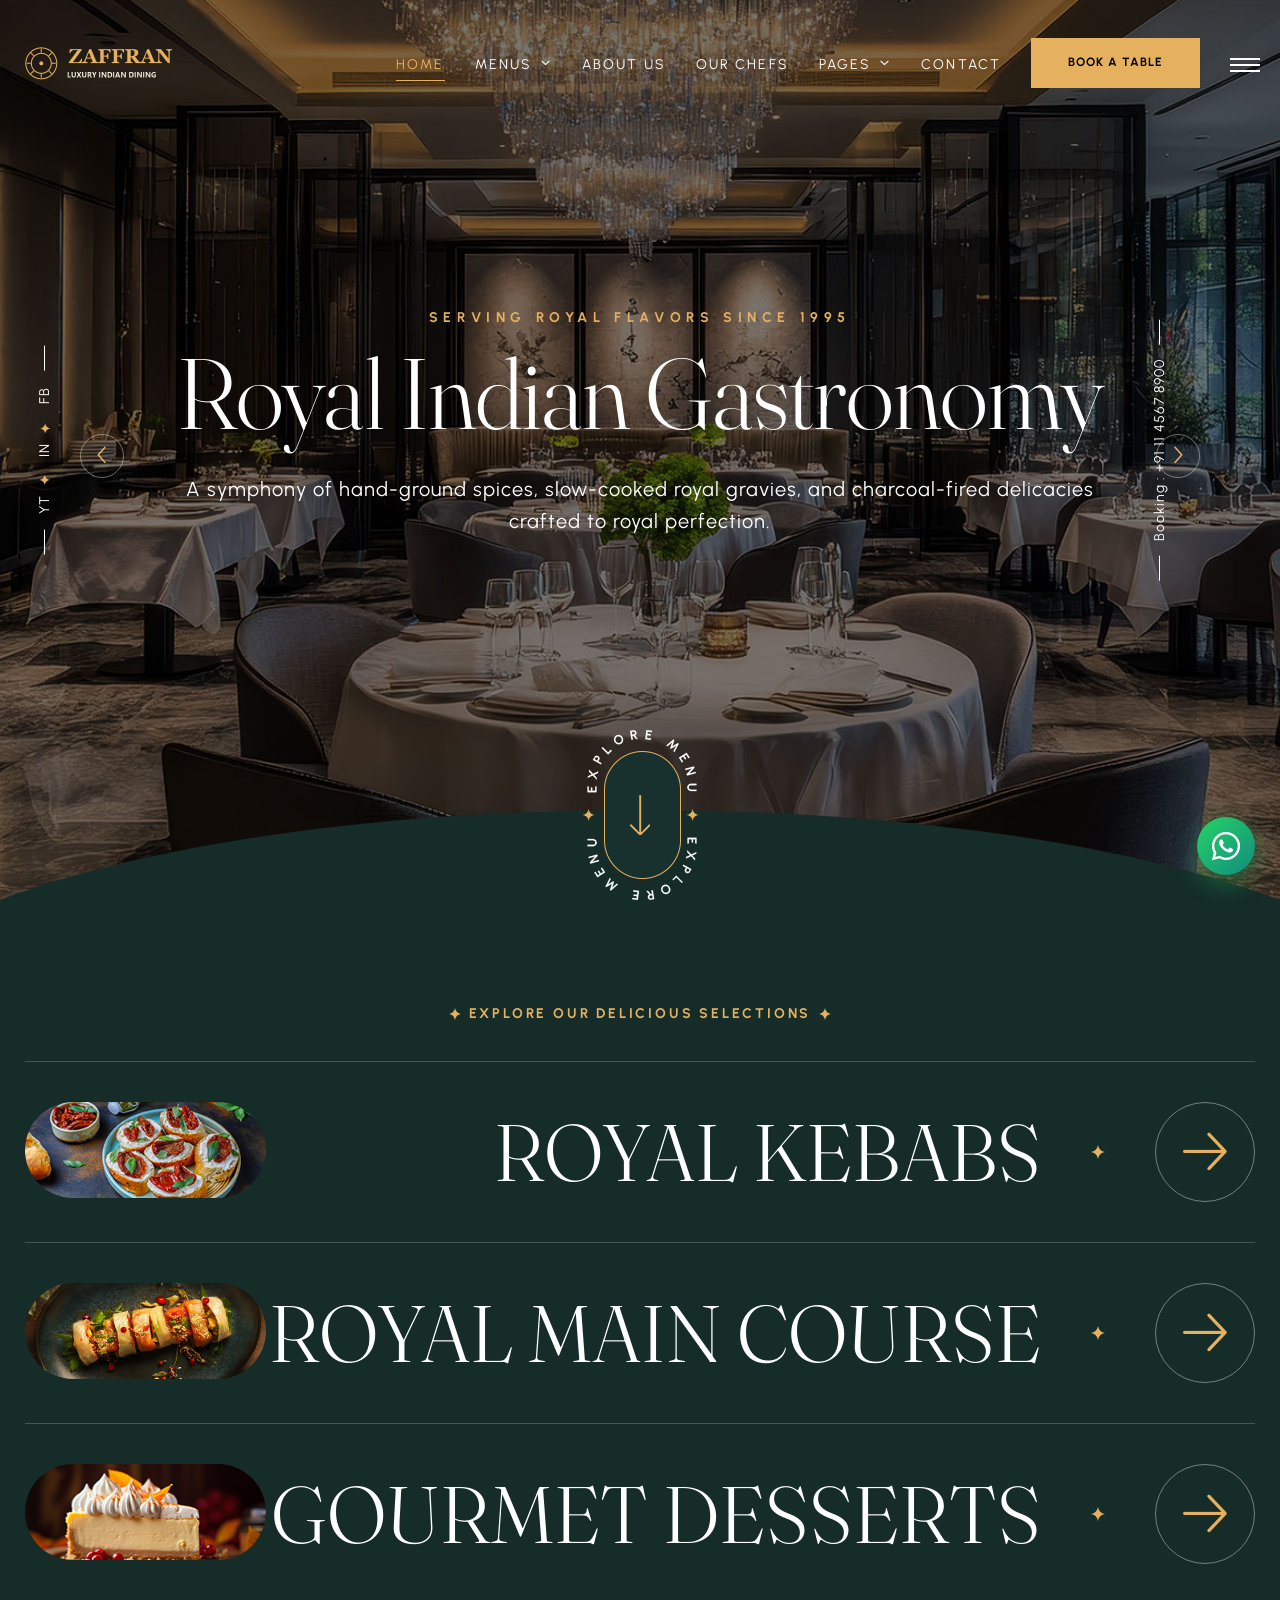
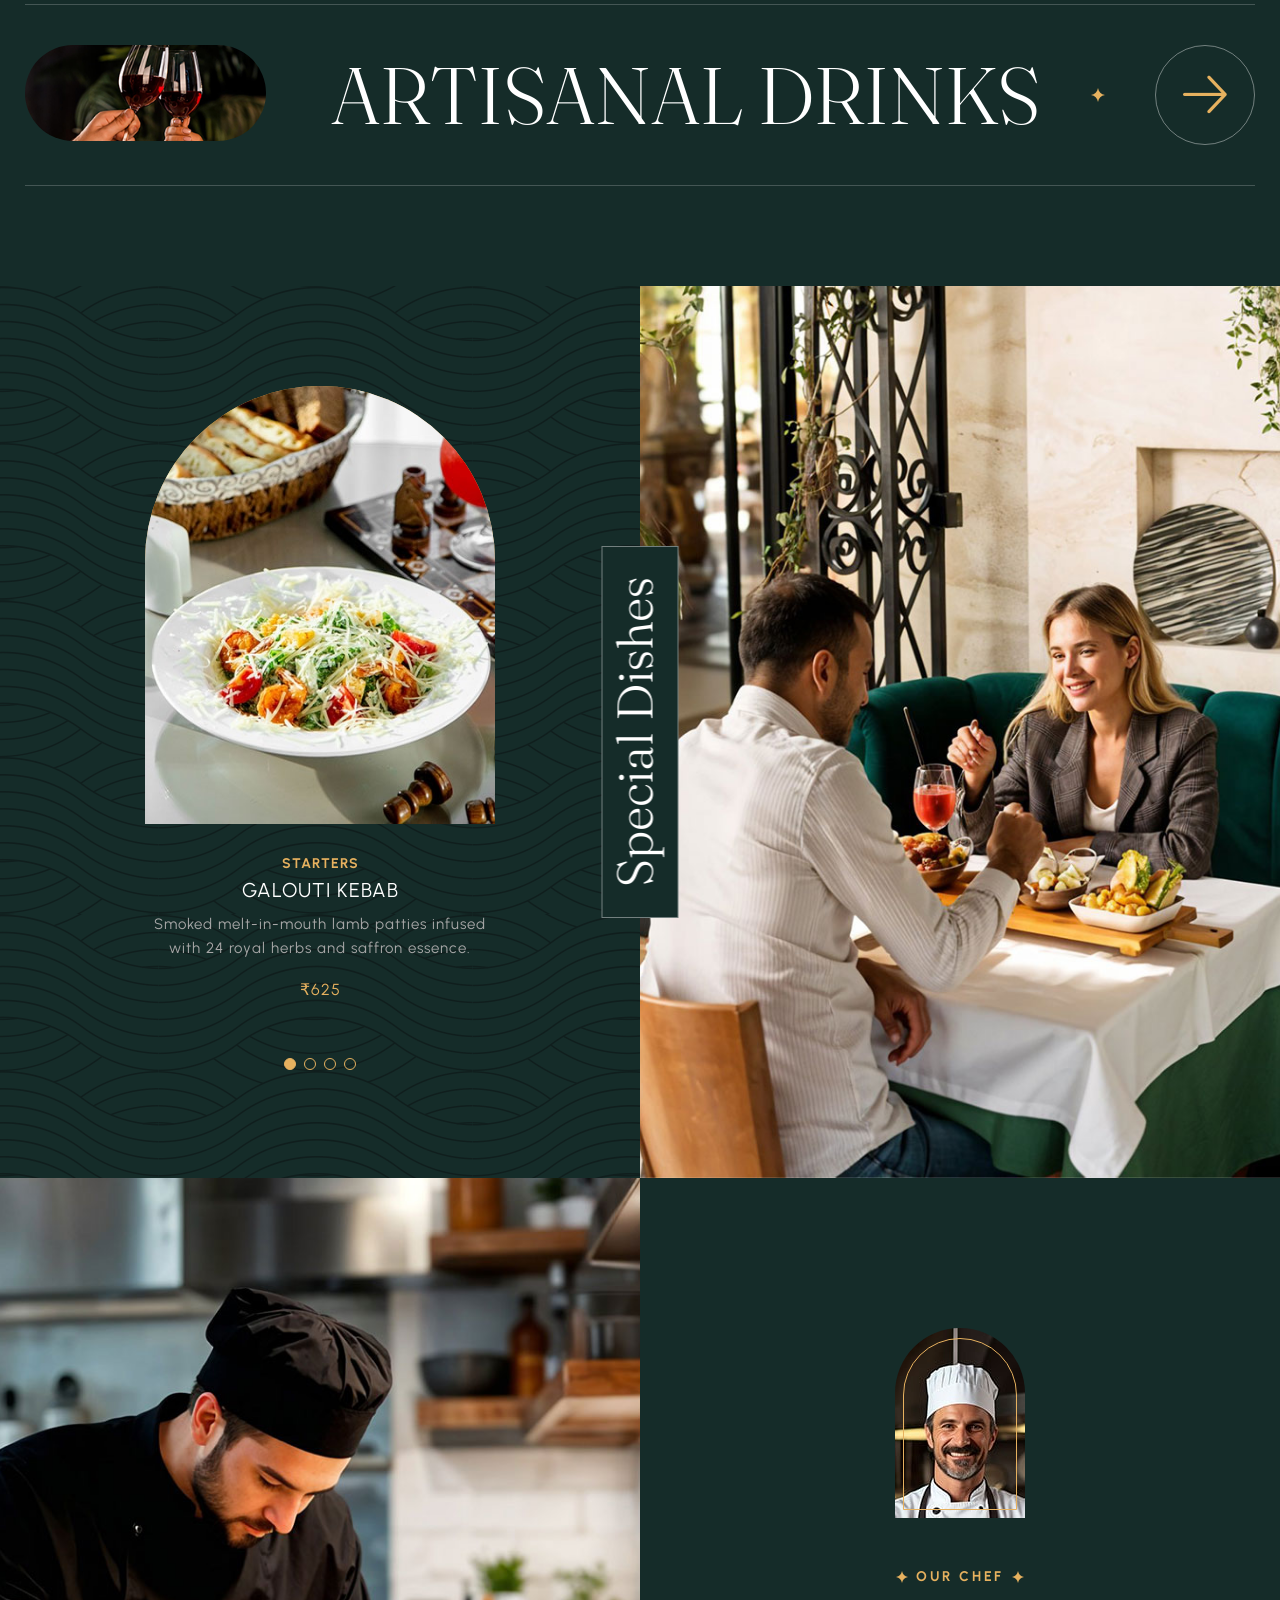
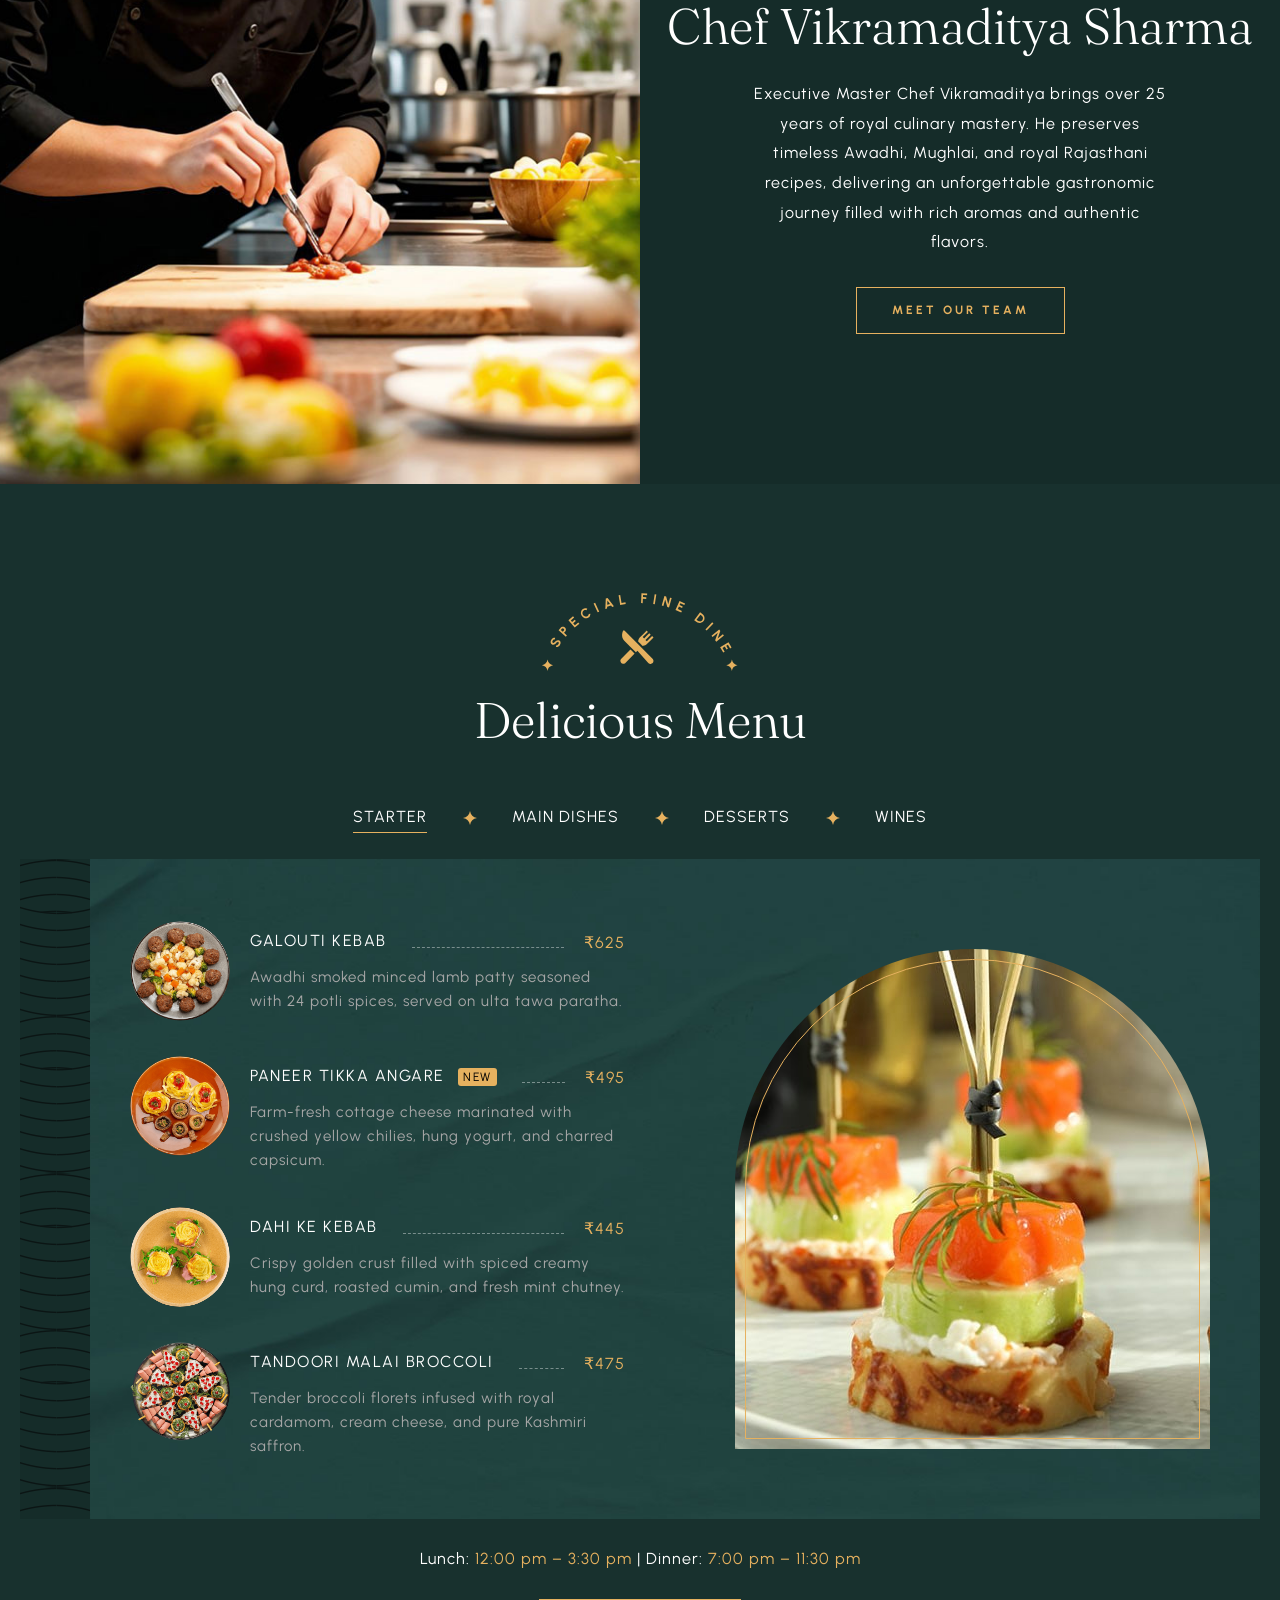
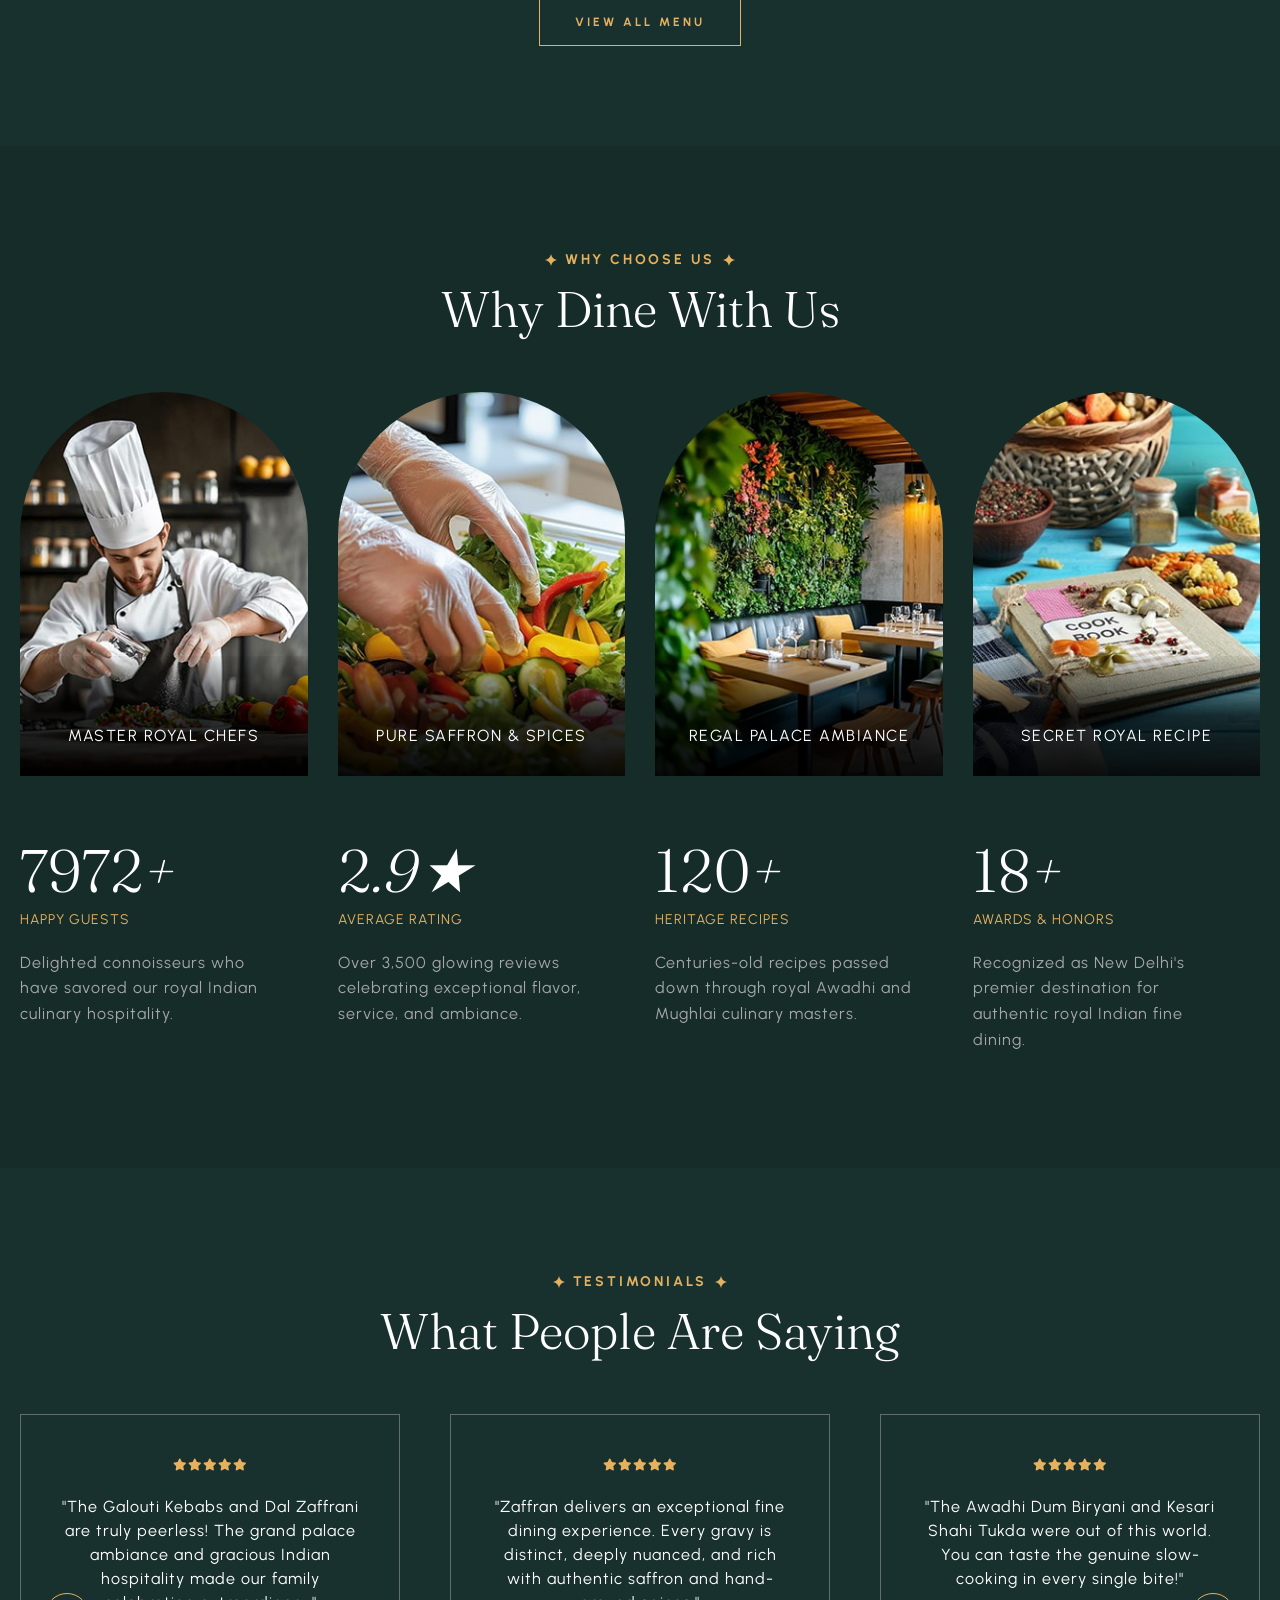
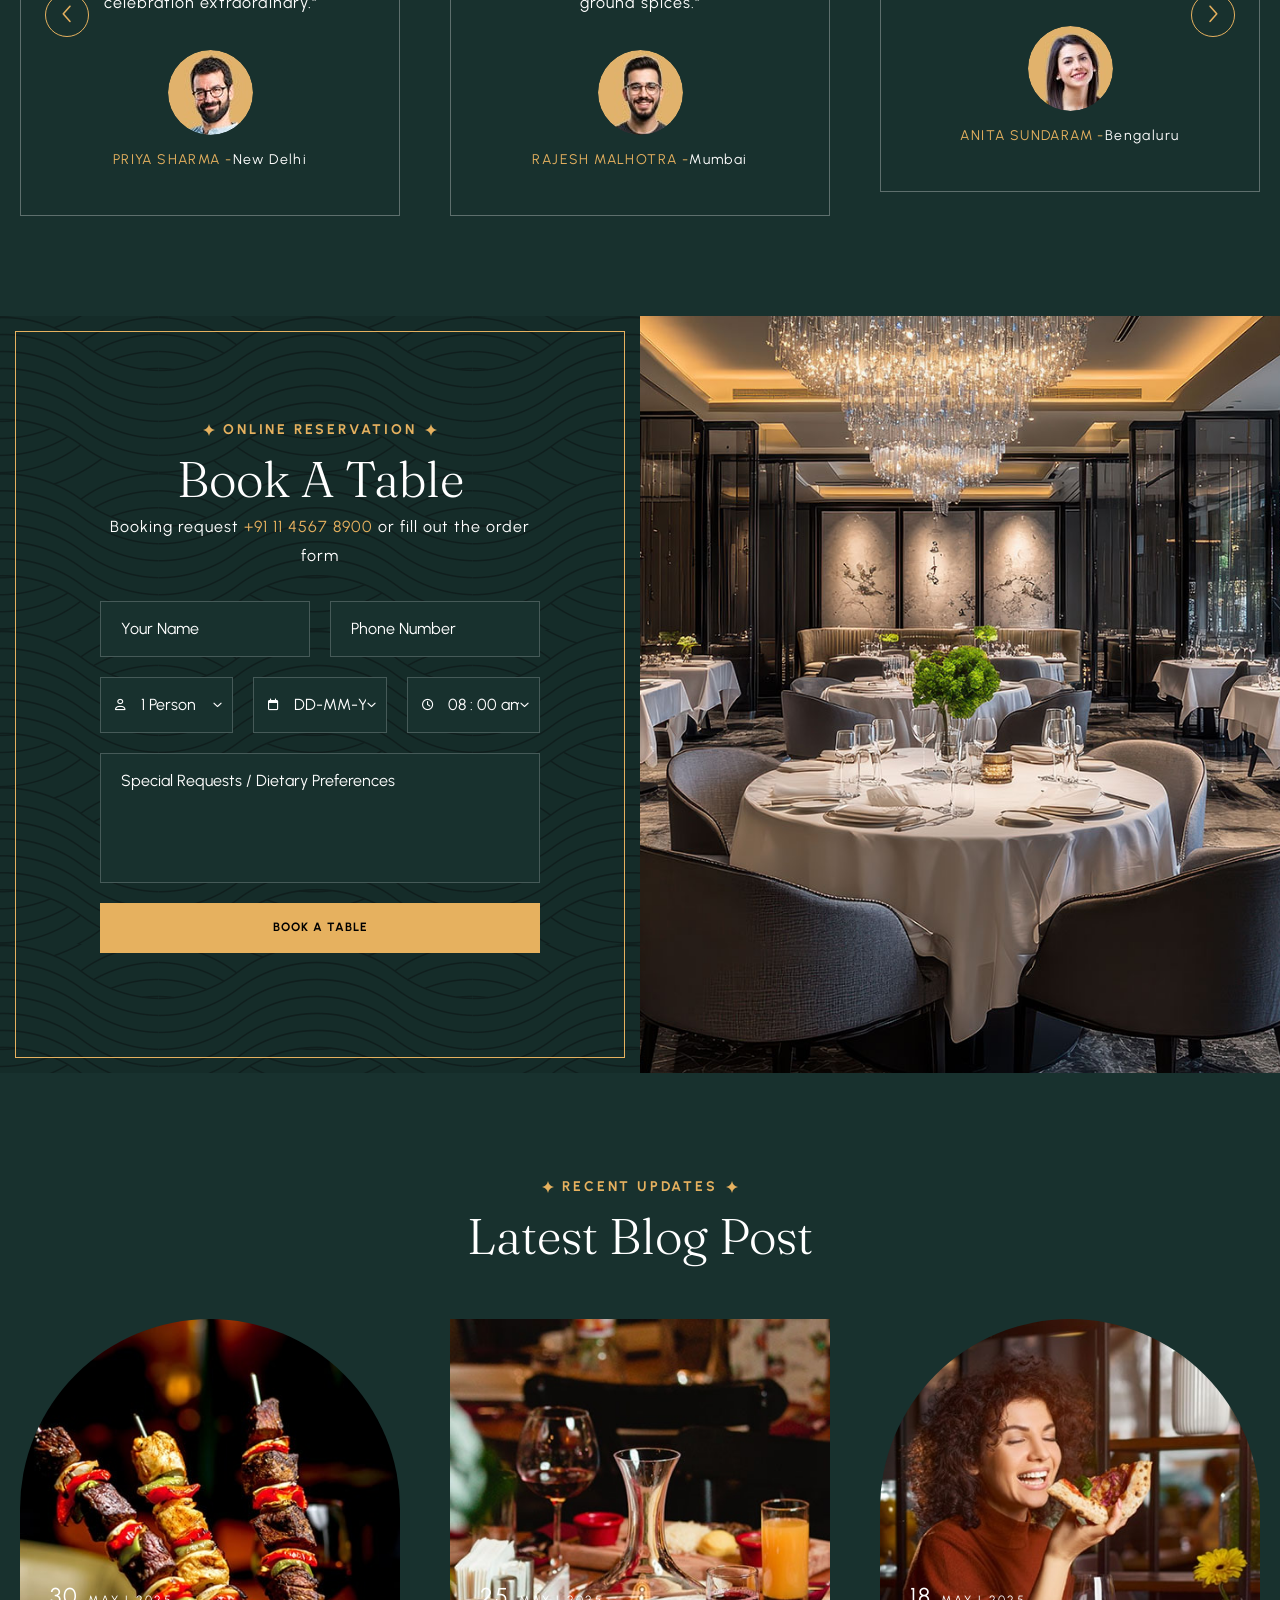
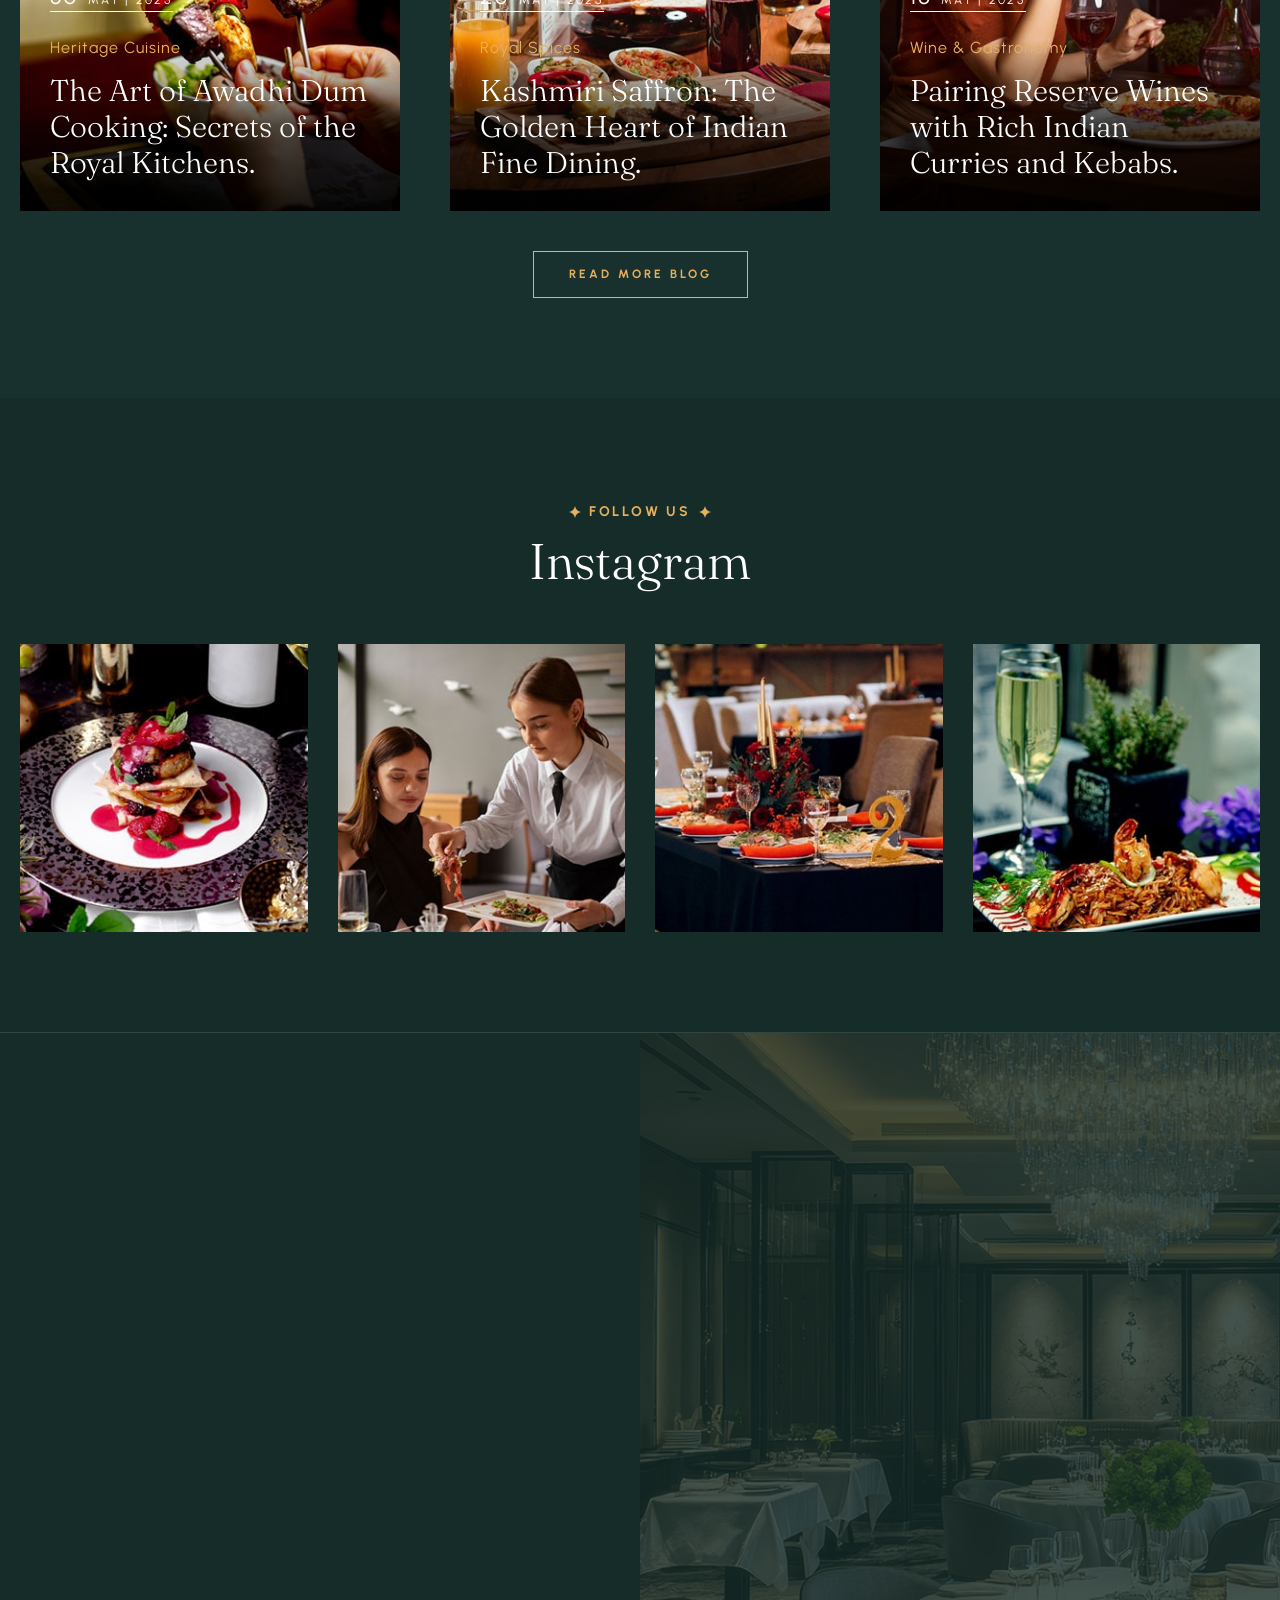
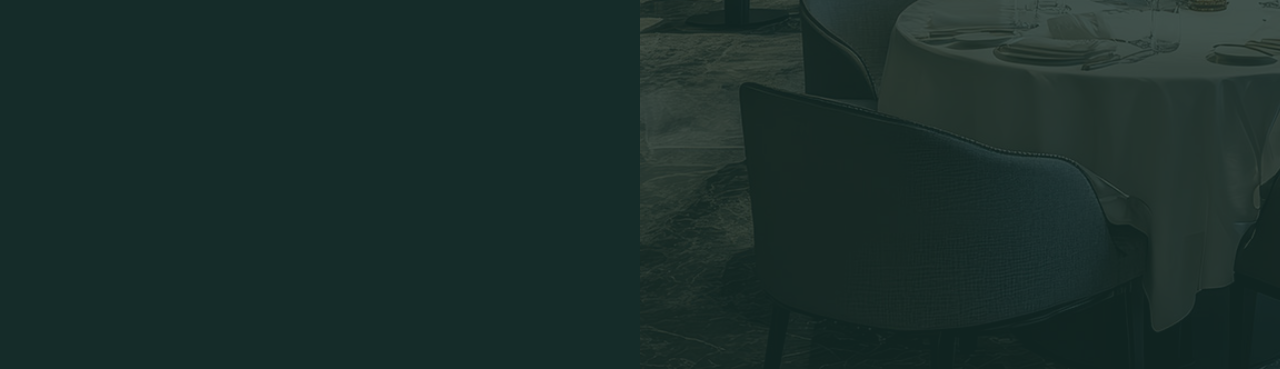
==== commit fbd1e3b7: "feat: add restaurant website template assets, pages, and styling" ====
--- a/index.html
+++ b/index.html
@@ -13,10 +13,25 @@
 <link rel="icon" href="images/favicon.png" type="image/x-icon">
 <!-- Responsive -->
 <meta http-equiv="X-UA-Compatible" content="IE=edge">
-<meta name="viewport" content="width=device-width, initial-scale=1.0, maximum-scale=1.0, user-scalable=0">
+<meta name="viewport" content="width=device-width, initial-scale=1.0">
 <link href="css/responsive.css" rel="stylesheet">
  
 
+
+<meta name="description" content="Experience the royal heritage of Awadhi and Mughlai fine dining at Zaffran, New Delhi. Savor authentic dum biryanis, royal kebabs, and handcrafted saffron delicacies.">
+<link rel="canonical" href="https://zaffran.in/index.html">
+<!-- Open Graph / Facebook -->
+<meta property="og:type" content="website">
+<meta property="og:site_name" content="Zaffran | Luxury Indian Fine Dining">
+<meta property="og:title" content="Zaffran | Luxury Indian Fine Dining & Lounge | New Delhi">
+<meta property="og:description" content="Experience the royal heritage of Awadhi and Mughlai fine dining at Zaffran, New Delhi. Savor authentic dum biryanis, royal kebabs, and handcrafted saffron delicacies.">
+<meta property="og:image" content="images/resource/restaurant.jpg">
+<meta property="og:url" content="https://zaffran.in/index.html">
+<!-- Twitter Card -->
+<meta name="twitter:card" content="summary_large_image">
+<meta name="twitter:title" content="Zaffran | Luxury Indian Fine Dining & Lounge | New Delhi">
+<meta name="twitter:description" content="Experience the royal heritage of Awadhi and Mughlai fine dining at Zaffran, New Delhi. Savor authentic dum biryanis, royal kebabs, and handcrafted saffron delicacies.">
+<meta name="twitter:image" content="images/resource/restaurant.jpg">
 </head>
 
 <body>
@@ -103,19 +118,19 @@
                                                         <div class="auto-container">
                                                             <div class="row clearfix">
                                                                 <div class="menu-block col-lg-3 col-md-6 col-sm-6">
-                                                                    <div class="image"><a href="menu-list-1.html"><img src="images/resource/menu-1-thumb.jpg" alt="image"></a></div>
+                                                                    <div class="image"><a href="menu-list-1.html"><img loading="lazy" src="images/resource/menu-1-thumb.jpg" alt="image"></a></div>
                                                                     <div class="title"><a href="menu-list-1.html">Starters & Kebabs</a></div>
                                                                 </div>
                                                                 <div class="menu-block col-lg-3 col-md-6 col-sm-6">
-                                                                    <div class="image"><a href="menu-list-2.html"><img src="images/resource/menu-2-thumb.jpg" alt="image"></a></div>
+                                                                    <div class="image"><a href="menu-list-2.html"><img loading="lazy" src="images/resource/menu-2-thumb.jpg" alt="image"></a></div>
                                                                     <div class="title"><a href="menu-list-2.html">Royal Main Course</a></div>
                                                                 </div>
                                                                 <div class="menu-block col-lg-3 col-md-6 col-sm-6">
-                                                                    <div class="image"><a href="menu-list-3.html"><img src="images/resource/menu-3-thumb.jpg" alt="image"></a></div>
+                                                                    <div class="image"><a href="menu-list-3.html"><img loading="lazy" src="images/resource/menu-3-thumb.jpg" alt="image"></a></div>
                                                                     <div class="title"><a href="menu-list-3.html">Gourmet Desserts</a></div>
                                                                 </div>
                                                                 <div class="menu-block col-lg-3 col-md-6 col-sm-6">
-                                                                    <div class="image"><a href="menu-list-4.html"><img src="images/resource/menu-4-thumb.jpg" alt="image"></a></div>
+                                                                    <div class="image"><a href="menu-list-4.html"><img loading="lazy" src="images/resource/menu-4-thumb.jpg" alt="image"></a></div>
                                                                     <div class="title"><a href="menu-list-4.html">Beverages & Wine</a></div>
                                                                 </div>
                                                             </div>
@@ -131,6 +146,7 @@
                                         <ul>
                                             <li><a href="gallery-masonry.html">Photo Gallery</a></li>
                                             <li><a href="book-table.html">Table Reservation</a></li>
+                                            <li><a href="book-table-option2.html">Private Dining</a></li>
                                             <li><a href="testimonial.html">Guest Reviews</a></li>
                                             <li><a href="blog-list.html">Culinary Chronicles</a></li>
                                         </ul>
@@ -209,6 +225,7 @@
                                         <ul>
                                             <li><a href="gallery-masonry.html">Photo Gallery</a></li>
                                             <li><a href="book-table.html">Table Reservation</a></li>
+                                            <li><a href="book-table-option2.html">Private Dining</a></li>
                                             <li><a href="testimonial.html">Guest Reviews</a></li>
                                             <li><a href="blog-list.html">Culinary Chronicles</a></li>
                                         </ul>
@@ -228,7 +245,7 @@
     <section class="info-bar">
         <div class="inner-box">
             <div class="cross-icon"><span class="far fa-close"></span></div>
-            <div class="image-box"><img src="images/resource/sidebar-image.jpg" alt="image" title=""></div>
+            <div class="image-box"><img loading="lazy" src="images/resource/sidebar-image.jpg" alt="image" title=""></div>
             <div class="logo-box"><a href="index.html" title="Zaffran - Luxury Indian Fine Dining"><img src="images/resource/sidebar-logo.png" alt="image" title="Zaffran - Luxury Indian Fine Dining"></a></div>
 
             <h5>Visit Us</h5>
@@ -239,7 +256,7 @@
                 <li><a href="mailto:reservations@zaffran.in">reservations@zaffran.in</a></li>
             </ul>
             <div class="booking-info">
-                <div class="bk-no"><a href="tel:+91 11 4567 8900">Booking: +91 11 4567 8900</a></div>
+                <div class="bk-no"><a href="tel:+911145678900">Booking: +91 11 4567 8900</a></div>
             </div>
         </div>
     </section>
@@ -253,9 +270,9 @@
           <span class="line"></span>
 
           <ul class="custom-ul">
-            <li> <a href="#"> FB </a> </li>
-            <li><a href="#"> IN </a> </li>
-            <li><a href="#"> YT </a> </li>
+            <li> <a href="https://facebook.com" target="_blank" rel="noopener noreferrer" aria-label="Facebook"> FB </a> </li>
+            <li><a href="https://instagram.com" target="_blank" rel="noopener noreferrer" aria-label="Instagram"> IN </a> </li>
+            <li><a href="https://youtube.com" target="_blank" rel="noopener noreferrer" aria-label="YouTube"> YT </a> </li>
           </ul>
 
           <span class="line"></span>
@@ -266,7 +283,7 @@
           <span class="line"></span>
 
           <ul class="call-ul">
-            <li><a href="tel:+91 11 4567 8900">Booking : +91 11 4567 8900</a></li>
+            <li><a href="tel:+911145678900">Booking : +91 11 4567 8900</a></li>
           </ul>
 
           <span class="line"></span>
@@ -342,7 +359,7 @@
         </div>
 
         <a href="book-table.html" class="explore-menu-btn">
-            <span class="icon"> <img src="images/resource/menu-badge-arrow.png" alt="image" title="image"> </span>
+            <span class="icon"> <img loading="lazy" src="images/resource/menu-badge-arrow.png" alt="image" title="image"> </span>
         </a>
 
         <!-- Curve at bottom -->
@@ -373,13 +390,13 @@
                 <div class="menucat-list menubg1 wow fadeInUp" data-wow-duration="1500ms" data-wow-delay="0ms">
                     <!--image-->
                     <div class="image-box">
-                        <img src="images/resource/menu-cat1.png" alt="image">
+                        <img loading="lazy" src="images/resource/menu-cat1.png" alt="image">
                     </div>
                     
                     <!--data-->
                     <div class="data-colom">
                         <div class="title-box"> <h3>Royal Kebabs</h3> </div>
-                        <span class="star"> <img src="images/icons/star-element.svg" alt="image"> </span>
+                        <span class="star"> <img loading="lazy" src="images/icons/star-element.svg" alt="image"> </span>
                         <div class="arrow-btn"> <a href="menu-list-1.html"> <i class="fa-light fa-arrow-right"></i> </a> </div>
                     </div>
                 </div>
@@ -389,13 +406,13 @@
                 <div class="menucat-list menubg2 wow fadeInUp" data-wow-duration="1500ms" data-wow-delay="0ms">
                     <!--image-->
                     <div class="image-box">
-                        <img src="images/resource/menu-cat2.png" alt="image">
+                        <img loading="lazy" src="images/resource/menu-cat2.png" alt="image">
                     </div>
                     
                     <!--data-->
                     <div class="data-colom">
                         <div class="title-box"> <h3>Royal Main Course</h3> </div>
-                        <span class="star"> <img src="images/icons/star-element.svg" alt="image"> </span>
+                        <span class="star"> <img loading="lazy" src="images/icons/star-element.svg" alt="image"> </span>
                         <div class="arrow-btn"> <a href="menu-list-2.html"> <i class="fa-light fa-arrow-right"></i> </a> </div>
                     </div>
                 </div>
@@ -405,13 +422,13 @@
                 <div class="menucat-list menubg3 wow fadeInUp" data-wow-duration="1500ms" data-wow-delay="0ms">
                     <!--image-->
                     <div class="image-box">
-                        <img src="images/resource/menu-cat3.png" alt="image">
+                        <img loading="lazy" src="images/resource/menu-cat3.png" alt="image">
                     </div>
                     
                     <!--data-->
                     <div class="data-colom">
                         <div class="title-box"> <h3>Gourmet Desserts</h3> </div>
-                        <span class="star"> <img src="images/icons/star-element.svg" alt="image"> </span>
+                        <span class="star"> <img loading="lazy" src="images/icons/star-element.svg" alt="image"> </span>
                         <div class="arrow-btn"> <a href="menu-list-3.html"> <i class="fa-light fa-arrow-right"></i> </a> </div>
                     </div>
                 </div>
@@ -421,13 +438,13 @@
                 <div class="menucat-list menubg4 wow fadeInUp" data-wow-duration="1500ms" data-wow-delay="0ms">
                     <!--image-->
                     <div class="image-box">
-                        <img src="images/resource/menu-cat4.png" alt="image">
+                        <img loading="lazy" src="images/resource/menu-cat4.png" alt="image">
                     </div>
                     
                     <!--data-->
                     <div class="data-colom">
                         <div class="title-box"> <h3>Artisanal Drinks</h3> </div>
-                        <span class="star"> <img src="images/icons/star-element.svg" alt="image"> </span>
+                        <span class="star"> <img loading="lazy" src="images/icons/star-element.svg" alt="image"> </span>
                         <div class="arrow-btn"> <a href="menu-list-4.html"> <i class="fa-light fa-arrow-right"></i> </a> </div>
                     </div>
                 </div>
@@ -444,7 +461,7 @@
                 <div class="image-col col-xl-6 col-lg-6 col-md-12 col-sm-12">
                     <div class="inner wow fadeInLeft" data-wow-duration="1500ms" data-wow-delay="0ms">
                         <div class="image-layer" style="background-image: url(images/background/image-6.jpg);"></div>
-                        <div class="image"><img src="images/background/image-6.jpg" alt="image"></div>
+                        <div class="image"><img loading="lazy" src="images/background/image-6.jpg" alt="image"></div>
                     </div>
                 </div>
 
@@ -470,7 +487,7 @@
                             <!--Slide Item-->
                             <div class="offer-block-two">
                                 <div class="inner-box">
-                                    <div class="image"><a href="menu-list-1.html"><img src="images/resource/special1.jpg" alt="Galouti Kebab"></a></div>
+                                    <div class="image"><a href="menu-list-1.html"><img loading="lazy" src="images/resource/special1.jpg" alt="Galouti Kebab"></a></div>
                                     <div class="cat-name">starters</div>
                                     <h5><a href="menu-list-1.html">Galouti Kebab</a></h5>
                                     <div class="text desc">Smoked melt-in-mouth lamb patties infused with 24 royal herbs and saffron essence.</div>
@@ -481,7 +498,7 @@
                             <!--Slide Item-->
                             <div class="offer-block-two margin-top">
                                 <div class="inner-box">
-                                    <div class="image"><a href="menu-list-2.html"><img src="images/resource/special2.jpg" alt="Murgh Makhani"></a></div>
+                                    <div class="image"><a href="menu-list-2.html"><img loading="lazy" src="images/resource/special2.jpg" alt="Murgh Makhani"></a></div>
                                     <div class="cat-name">main course</div>
                                     <h5><a href="menu-list-2.html">Murgh Makhani</a></h5>
                                     <div class="text desc">Charred tandoori chicken simmered in satin-smooth tomato, churned butter & cashew gravy.</div>
@@ -492,7 +509,7 @@
                             <!--Slide Item-->
                             <div class="offer-block-two">
                                 <div class="inner-box">
-                                    <div class="image"><a href="menu-list-2.html"><img src="images/resource/special3.jpg" alt="Dal Zaffrani"></a></div>
+                                    <div class="image"><a href="menu-list-2.html"><img loading="lazy" src="images/resource/special3.jpg" alt="Dal Zaffrani"></a></div>
                                     <div class="cat-name">signature</div>
                                     <h5><a href="menu-list-2.html">Dal Zaffrani</a></h5>
                                     <div class="text desc">Urad lentils slow-simmered over charcoal for 36 hours with saffron butter & fresh cream.</div>
@@ -503,7 +520,7 @@
                             <!--Slide Item-->
                             <div class="offer-block-two margin-top">
                                 <div class="inner-box">
-                                    <div class="image"><a href="menu-list-3.html"><img src="images/resource/special4.jpg" alt="Kesari Shahi Tukda"></a></div>
+                                    <div class="image"><a href="menu-list-3.html"><img loading="lazy" src="images/resource/special4.jpg" alt="Kesari Shahi Tukda"></a></div>
                                     <div class="cat-name">desserts</div>
                                     <h5><a href="menu-list-3.html">Kesari Shahi Tukda</a></h5>
                                     <div class="text desc">Crisp ghee brioche soaked in saffron cardamom syrup, topped with thick pistachio rabri.</div>
@@ -532,7 +549,7 @@
                 <div class="image-col col-xl-6 col-lg-6 col-md-12 col-sm-12">
                     <div class="inner wow fadeInLeft" data-wow-duration="1500ms" data-wow-delay="0ms">
                         <div class="image-layer" style="background-image: url(images/background/image-5.jpg);"></div>
-                        <div class="image"><img src="images/background/image-5.jpg" alt="image"></div>
+                        <div class="image"><img loading="lazy" src="images/background/image-5.jpg" alt="image"></div>
                     </div>
                 </div>
                 <!--Col-->
@@ -540,7 +557,7 @@
 
                     <div class="inner clearfix wow fadeInRight" data-wow-duration="1500ms" data-wow-delay="0ms">
                         <div class="content-box">
-                            <div class="chef-thumb"><img src="images/resource/chef-thumb.jpg" alt="image"></div>
+                            <div class="chef-thumb"><img loading="lazy" src="images/resource/chef-thumb.jpg" alt="image"></div>
                             
                             <div class="title-box centered">
                                 <div class="subtitle"><span>our chef</span></div>
@@ -567,7 +584,7 @@
     <section class="menu-section section-kt">
         <div class="auto-container">
             <div class="title-box centered">
-                <div class="title-badge"> <img src="images/resource/menu-title-badge.svg" alt="image" title="image"> </div>
+                <div class="title-badge"> <img loading="lazy" src="images/resource/menu-title-badge.svg" alt="image" title="image"> </div>
                 <h2>Delicious Menu</h2>
             </div>
 
@@ -589,7 +606,7 @@
                                     <!--Block-->
                                     <div class="dish-block">
                                         <div class="inner-box">
-                                            <div class="dish-image"><a href="menu-list-1.html"><img src="images/resource/menu-image-1.png" alt="Galouti Kebab"></a></div>
+                                            <div class="dish-image"><a href="menu-list-1.html"><img loading="lazy" src="images/resource/menu-image-1.png" alt="Galouti Kebab"></a></div>
                                             <div class="title clearfix"><div class="ttl clearfix"><h6><a href="menu-list-1.html">Galouti Kebab</a></h6></div> <span class="menu-list-line"> </span> <div class="price"><span>₹625</span></div></div>
                                             <div class="text desc"><a href="menu-list-1.html">Awadhi smoked minced lamb patty seasoned with 24 potli spices, served on ulta tawa paratha.</a></div>
                                         </div>
@@ -597,7 +614,7 @@
                                     <!--Block-->
                                     <div class="dish-block">
                                         <div class="inner-box">
-                                            <div class="dish-image"><a href="menu-list-1.html"><img src="images/resource/menu-image-2.png" alt="Paneer Tikka Angare"></a></div>
+                                            <div class="dish-image"><a href="menu-list-1.html"><img loading="lazy" src="images/resource/menu-image-2.png" alt="Paneer Tikka Angare"></a></div>
                                             <div class="title clearfix"><div class="ttl clearfix"><h6><a href="menu-list-1.html">Paneer Tikka Angare <span class="s-info">New</span></a></h6></div> <span class="menu-list-line"> </span> <div class="price"><span>₹495</span></div></div>
                                             <div class="text desc"><a href="menu-list-1.html">Farm-fresh cottage cheese marinated with crushed yellow chilies, hung yogurt, and charred capsicum.</a></div>
                                         </div>
@@ -605,7 +622,7 @@
                                     <!--Block-->
                                     <div class="dish-block">
                                         <div class="inner-box">
-                                            <div class="dish-image"><a href="menu-list-1.html"><img src="images/resource/menu-image-3.png" alt="Dahi Ke Kebab"></a></div>
+                                            <div class="dish-image"><a href="menu-list-1.html"><img loading="lazy" src="images/resource/menu-image-3.png" alt="Dahi Ke Kebab"></a></div>
                                             <div class="title clearfix"><div class="ttl clearfix"><h6><a href="menu-list-1.html">Dahi Ke Kebab</a></h6></div> <span class="menu-list-line"> </span> <div class="price"><span>₹445</span></div></div>
                                             <div class="text desc"><a href="menu-list-1.html">Crispy golden crust filled with spiced creamy hung curd, roasted cumin, and fresh mint chutney.</a></div>
                                         </div>
@@ -613,7 +630,7 @@
                                     <!--Block-->
                                     <div class="dish-block">
                                         <div class="inner-box">
-                                            <div class="dish-image"><a href="menu-list-1.html"><img src="images/resource/menu-image-4.png" alt="Tandoori Malai Broccoli"></a></div>
+                                            <div class="dish-image"><a href="menu-list-1.html"><img loading="lazy" src="images/resource/menu-image-4.png" alt="Tandoori Malai Broccoli"></a></div>
                                             <div class="title clearfix"><div class="ttl clearfix"><h6><a href="menu-list-1.html">Tandoori Malai Broccoli</a></h6></div> <span class="menu-list-line"> </span> <div class="price"><span>₹475</span></div></div>
                                             <div class="text desc"><a href="menu-list-1.html">Tender broccoli florets infused with royal cardamom, cream cheese, and pure Kashmiri saffron.</a></div>
                                         </div>
@@ -622,7 +639,7 @@
                             </div>
                             <div class="menu-col img-col col-lg-6 col-md-12 col-sm-12">
                                 <div class="inner">
-                                    <div class="image"><img src="images/resource/menus-1.jpg" alt="Starters"></div>
+                                    <div class="image"><img loading="lazy" src="images/resource/menus-1.jpg" alt="Starters"></div>
                                 </div>
                             </div>
                         </div>
@@ -635,7 +652,7 @@
                                     <!--Block-->
                                     <div class="dish-block">
                                         <div class="inner-box">
-                                            <div class="dish-image"><a href="menu-list-2.html"><img src="images/resource/menu-image-5.png" alt="Dal Zaffrani"></a></div>
+                                            <div class="dish-image"><a href="menu-list-2.html"><img loading="lazy" src="images/resource/menu-image-5.png" alt="Dal Zaffrani"></a></div>
                                             <div class="title clearfix"><div class="ttl clearfix"><h6><a href="menu-list-2.html">Dal Zaffrani</a></h6></div> <span class="menu-list-line"> </span> <div class="price"><span>₹525</span></div></div>
                                             <div class="text desc"><a href="menu-list-2.html">Our signature black lentils slow-simmered for 36 hours with white butter, cream & pure saffron.</a></div>
                                         </div>
@@ -643,7 +660,7 @@
                                     <!--Block-->
                                     <div class="dish-block">
                                         <div class="inner-box">
-                                            <div class="dish-image"><a href="menu-list-2.html"><img src="images/resource/menu-image-6.png" alt="Murgh Makhani"></a></div>
+                                            <div class="dish-image"><a href="menu-list-2.html"><img loading="lazy" src="images/resource/menu-image-6.png" alt="Murgh Makhani"></a></div>
                                             <div class="title clearfix"><div class="ttl clearfix"><h6><a href="menu-list-2.html">Murgh Makhani <span class="s-info">SIGNATURE</span></a></h6></div> <span class="menu-list-line"> </span> <div class="price"><span>₹695</span></div></div>
                                             <div class="text desc"><a href="menu-list-2.html">Tandoor-charred chicken simmered in velvety tomato, churned butter, and cashew nut gravy.</a></div>
                                         </div>
@@ -651,7 +668,7 @@
                                     <!--Block-->
                                     <div class="dish-block">
                                         <div class="inner-box">
-                                            <div class="dish-image"><a href="menu-list-2.html"><img src="images/resource/menu-image-7.png" alt="Nalli Nihari"></a></div>
+                                            <div class="dish-image"><a href="menu-list-2.html"><img loading="lazy" src="images/resource/menu-image-7.png" alt="Nalli Nihari"></a></div>
                                             <div class="title clearfix"><div class="ttl clearfix"><h6><a href="menu-list-2.html">Nalli Nihari</a></h6></div> <span class="menu-list-line"> </span>  <div class="price"><span>₹895</span></div></div>
                                             <div class="text desc"><a href="menu-list-2.html">Prime lamb shanks slow-braised overnight in aromatic potli masala gravy with saffron.</a></div>
                                         </div>
@@ -659,7 +676,7 @@
                                     <!--Block-->
                                     <div class="dish-block">
                                         <div class="inner-box">
-                                            <div class="dish-image"><a href="menu-list-2.html"><img src="images/resource/menu-image-8.png" alt="Awadhi Dum Biryani"></a></div>
+                                            <div class="dish-image"><a href="menu-list-2.html"><img loading="lazy" src="images/resource/menu-image-8.png" alt="Awadhi Dum Biryani"></a></div>
                                             <div class="title clearfix"><div class="ttl clearfix"><h6><a href="menu-list-2.html">Awadhi Dum Biryani</a></h6></div> <span class="menu-list-line"> </span>  <div class="price"><span>₹745</span></div></div>
                                             <div class="text desc"><a href="menu-list-2.html">Aged basmati rice and tender cuts dum-cooked in sealed clay handi with saffron and rose water.</a></div>
                                         </div>
@@ -668,7 +685,7 @@
                             </div>
                             <div class="menu-col img-col col-lg-6 col-md-12 col-sm-12">
                                 <div class="inner">
-                                    <div class="image"><img src="images/resource/menus-2.jpg" alt="Main Course"></div>
+                                    <div class="image"><img loading="lazy" src="images/resource/menus-2.jpg" alt="Main Course"></div>
                                 </div>
                             </div>
                         </div>
@@ -681,7 +698,7 @@
                                     <!--Block-->
                                     <div class="dish-block">
                                         <div class="inner-box">
-                                            <div class="dish-image"><a href="menu-list-3.html"><img src="images/resource/menu-image-9.png" alt="Kesari Shahi Tukda"></a></div>
+                                            <div class="dish-image"><a href="menu-list-3.html"><img loading="lazy" src="images/resource/menu-image-9.png" alt="Kesari Shahi Tukda"></a></div>
                                             <div class="title clearfix"><div class="ttl clearfix"><h6><a href="menu-list-3.html">Kesari Shahi Tukda</a></h6></div> <span class="menu-list-line"> </span>  <div class="price"><span>₹375</span></div></div>
                                             <div class="text desc"><a href="menu-list-3.html">Crisp ghee brioche soaked in saffron cardamom syrup, dressed with dense pistachio rabri.</a></div>
                                         </div>
@@ -689,7 +706,7 @@
                                     <!--Block-->
                                     <div class="dish-block">
                                         <div class="inner-box">
-                                            <div class="dish-image"><a href="menu-list-3.html"><img src="images/resource/menu-image-10.png" alt="Royal Zaffrani Phirni"></a></div>
+                                            <div class="dish-image"><a href="menu-list-3.html"><img loading="lazy" src="images/resource/menu-image-10.png" alt="Royal Zaffrani Phirni"></a></div>
                                             <div class="title clearfix"><div class="ttl clearfix"><h6><a href="menu-list-3.html">Royal Zaffrani Phirni <span class="s-info">Royal</span></a></h6></div> <span class="menu-list-line"> </span>  <div class="price"><span>₹345</span></div></div>
                                             <div class="text desc"><a href="menu-list-3.html">Stone-ground rice pudding infused with pure Kashmiri saffron, cardamom, and almond slivers.</a></div>
                                         </div>
@@ -697,7 +714,7 @@
                                     <!--Block-->
                                     <div class="dish-block">
                                         <div class="inner-box">
-                                            <div class="dish-image"><a href="menu-list-3.html"><img src="images/resource/menu-image-11.png" alt="Gulab Jamun with Rabri"></a></div>
+                                            <div class="dish-image"><a href="menu-list-3.html"><img loading="lazy" src="images/resource/menu-image-11.png" alt="Gulab Jamun with Rabri"></a></div>
                                             <div class="title clearfix"><div class="ttl clearfix"><h6><a href="menu-list-3.html">Gulab Jamun with Rabri</a></h6></div> <span class="menu-list-line"> </span>  <div class="price"><span>₹325</span></div></div>
                                             <div class="text desc"><a href="menu-list-3.html">Warm golden khoya dumplings filled with pistachio, served over chilled saffron rabri.</a></div>
                                         </div>
@@ -705,7 +722,7 @@
                                     <!--Block-->
                                     <div class="dish-block">
                                         <div class="inner-box">
-                                            <div class="dish-image"><a href="menu-list-3.html"><img src="images/resource/menu-image-12.png" alt="Kulfi Falooda with Rose"></a></div>
+                                            <div class="dish-image"><a href="menu-list-3.html"><img loading="lazy" src="images/resource/menu-image-12.png" alt="Kulfi Falooda with Rose"></a></div>
                                             <div class="title clearfix"><div class="ttl clearfix"><h6><a href="menu-list-3.html">Kulfi Falooda with Rose</a></h6></div> <span class="menu-list-line"> </span>  <div class="price"><span>₹395</span></div></div>
                                             <div class="text desc"><a href="menu-list-3.html">Hand-churned malai kulfi served with chilled vermicelli, basil seeds, and organic rose syrup.</a></div>
                                         </div>
@@ -714,7 +731,7 @@
                             </div>
                             <div class="menu-col img-col col-lg-6 col-md-12 col-sm-12">
                                 <div class="inner">
-                                    <div class="image"><img src="images/resource/menus-desert.jpg" alt="Desserts"></div>
+                                    <div class="image"><img loading="lazy" src="images/resource/menus-desert.jpg" alt="Desserts"></div>
                                 </div>
                             </div>
                         </div>
@@ -727,7 +744,7 @@
                                     <!--Block-->
                                     <div class="dish-block">
                                         <div class="inner-box">
-                                            <div class="dish-image"><a href="menu-list-4.html"><img src="images/resource/drink-1.png" alt="Royal Kesar Thandai"></a></div>
+                                            <div class="dish-image"><a href="menu-list-4.html"><img loading="lazy" src="images/resource/drink-1.png" alt="Royal Kesar Thandai"></a></div>
                                             <div class="title clearfix"><div class="ttl clearfix"><h6><a href="menu-list-4.html">Royal Kesar Thandai</a></h6></div> <span class="menu-list-line"> </span>  <div class="price"><span>₹295</span></div></div>
                                             <div class="text desc"><a href="menu-list-4.html">Chilled rich almond milk infused with Kashmiri saffron strands, fennel seeds, and pistachios.</a></div>
                                         </div>
@@ -735,7 +752,7 @@
                                     <!--Block-->
                                     <div class="dish-block">
                                         <div class="inner-box">
-                                            <div class="dish-image"><a href="menu-list-4.html"><img src="images/resource/drink-2.png" alt="Spiced Jamun Cooler"></a></div>
+                                            <div class="dish-image"><a href="menu-list-4.html"><img loading="lazy" src="images/resource/drink-2.png" alt="Spiced Jamun Cooler"></a></div>
                                             <div class="title clearfix"><div class="ttl clearfix"><h6><a href="menu-list-4.html">Spiced Jamun Cooler <span class="s-info">SEASONAL</span></a></h6></div> <span class="menu-list-line"> </span>  <div class="price"><span>₹325</span></div></div>
                                             <div class="text desc"><a href="menu-list-4.html">Wild Indian blackberry puree with roasted cumin, rock salt, fresh mint, and fizzy tonic.</a></div>
                                         </div>
@@ -743,7 +760,7 @@
                                     <!--Block-->
                                     <div class="dish-block">
                                         <div class="inner-box">
-                                            <div class="dish-image"><a href="menu-list-4.html"><img src="images/resource/drink-3.png" alt="Masala Chai Martini"></a></div>
+                                            <div class="dish-image"><a href="menu-list-4.html"><img loading="lazy" src="images/resource/drink-3.png" alt="Masala Chai Martini"></a></div>
                                             <div class="title clearfix"><div class="ttl clearfix"><h6><a href="menu-list-4.html">Masala Chai Martini</a></h6></div> <span class="menu-list-line"> </span>  <div class="price"><span>₹550</span></div></div>
                                             <div class="text desc"><a href="menu-list-4.html">Artisanal vodka infused with Assam black tea, green cardamom, cinnamon, and saffron mist.</a></div>
                                         </div>
@@ -751,7 +768,7 @@
                                     <!--Block-->
                                     <div class="dish-block">
                                         <div class="inner-box">
-                                            <div class="dish-image"><a href="menu-list-4.html"><img src="images/resource/drink-4.png" alt="Saffron Spiced Sangria"></a></div>
+                                            <div class="dish-image"><a href="menu-list-4.html"><img loading="lazy" src="images/resource/drink-4.png" alt="Saffron Spiced Sangria"></a></div>
                                             <div class="title clearfix"><div class="ttl clearfix"><h6><a href="menu-list-4.html">Saffron Spiced Sangria</a></h6></div> <span class="menu-list-line"> </span>  <div class="price"><span>₹650</span></div></div>
                                             <div class="text desc"><a href="menu-list-4.html">Full-bodied Cabernet Sauvignon infused with royal Indian spices, citrus, and saffron extract.</a></div>
                                         </div>
@@ -760,7 +777,7 @@
                             </div>
                             <div class="menu-col img-col col-lg-6 col-md-12 col-sm-12">
                                 <div class="inner">
-                                    <div class="image"><img src="images/resource/menus-wine.jpg" alt="Wine and Drinks"></div>
+                                    <div class="image"><img loading="lazy" src="images/resource/menus-wine.jpg" alt="Wine and Drinks"></div>
                                 </div>
                             </div>
                         </div>
@@ -794,7 +811,7 @@
                 <!--Block-->
                 <div class="why-block-two col-xl-3 col-lg-3 col-md-6 col-sm-6 col-xs-12">
                     <div class="inner-box wow fadeInUp" data-wow-duration="1500ms" data-wow-delay="0ms">
-                        <div class="image-box"><img src="images/resource/why1.jpg" alt=""></div>
+                        <div class="image-box"><img loading="lazy" src="images/resource/why1.jpg" alt=""></div>
                         <div class="over-box">
                             <h6>master royal chefs</h6>
                         </div>
@@ -804,7 +821,7 @@
                 <!--Block-->
                 <div class="why-block-two col-xl-3 col-lg-3 col-md-6 col-sm-6 col-xs-12">
                     <div class="inner-box wow fadeInUp" data-wow-duration="1500ms" data-wow-delay="300ms">
-                        <div class="image-box"><img src="images/resource/why2.jpg" alt=""></div>
+                        <div class="image-box"><img loading="lazy" src="images/resource/why2.jpg" alt=""></div>
                         <div class="over-box">
                             <h6>pure saffron & spices</h6>
                         </div>
@@ -814,7 +831,7 @@
                 <!--Block-->
                 <div class="why-block-two col-xl-3 col-lg-3 col-md-6 col-sm-6 col-xs-12">
                     <div class="inner-box wow fadeInUp" data-wow-duration="1500ms" data-wow-delay="600ms">
-                        <div class="image-box"><img src="images/resource/why3.jpg" alt=""></div>
+                        <div class="image-box"><img loading="lazy" src="images/resource/why3.jpg" alt=""></div>
                         <div class="over-box">
                             <h6>regal palace ambiance</h6>
                         </div>
@@ -824,7 +841,7 @@
                 <!--Block-->
                 <div class="why-block-two col-xl-3 col-lg-3 col-md-6 col-sm-6 col-xs-12">
                     <div class="inner-box wow fadeInUp" data-wow-duration="1500ms" data-wow-delay="900ms">
-                        <div class="image-box"><img src="images/resource/why4.jpg" alt=""></div>
+                        <div class="image-box"><img loading="lazy" src="images/resource/why4.jpg" alt=""></div>
                         <div class="over-box">
                             <h6>secret royal recipe</h6>
                         </div>
@@ -884,7 +901,7 @@
                             <div class="rating"><span class="fa fa-star"></span><span class="fa fa-star"></span><span class="fa fa-star"></span><span class="fa fa-star"></span><span class="fa fa-star"></span></div>
                             <div class="text">"The Galouti Kebabs and Dal Zaffrani are truly peerless! The grand palace ambiance and gracious Indian hospitality made our family celebration extraordinary."</div>
                             <div class="auth-info">
-                                <div class="image"><img src="images/resource/author-thumb-4.jpg" alt="Priya Sharma"></div>
+                                <div class="image"><img loading="lazy" src="images/resource/author-thumb-4.jpg" alt="Priya Sharma"></div>
                                 <div class="auth-title">Priya Sharma -<span class="location">New Delhi</span> </div>
                             </div>
                         </div>
@@ -896,7 +913,7 @@
                             <div class="rating"><span class="fa fa-star"></span><span class="fa fa-star"></span><span class="fa fa-star"></span><span class="fa fa-star"></span><span class="fa fa-star"></span></div>
                             <div class="text">"Zaffran delivers an exceptional fine dining experience. Every gravy is distinct, deeply nuanced, and rich with authentic saffron and hand-ground spices."</div>
                             <div class="auth-info">
-                                <div class="image"><img src="images/resource/author-thumb-5.jpg" alt="Rajesh Malhotra"></div>
+                                <div class="image"><img loading="lazy" src="images/resource/author-thumb-5.jpg" alt="Rajesh Malhotra"></div>
                                 <div class="auth-title">Rajesh Malhotra -<span class="location">Mumbai</span> </div>
                             </div>
                         </div>
@@ -908,7 +925,7 @@
                             <div class="rating"><span class="fa fa-star"></span><span class="fa fa-star"></span><span class="fa fa-star"></span><span class="fa fa-star"></span><span class="fa fa-star"></span></div>
                             <div class="text">"The Awadhi Dum Biryani and Kesari Shahi Tukda were out of this world. You can taste the genuine slow-cooking in every single bite!"</div>
                             <div class="auth-info">
-                                <div class="image"><img src="images/resource/author-thumb-6.jpg" alt="Anita Sundaram"></div>
+                                <div class="image"><img loading="lazy" src="images/resource/author-thumb-6.jpg" alt="Anita Sundaram"></div>
                                 <div class="auth-title">Anita Sundaram -<span class="location">Bengaluru</span> </div>
                             </div>
                         </div>
@@ -920,7 +937,7 @@
                             <div class="rating"><span class="fa fa-star"></span><span class="fa fa-star"></span><span class="fa fa-star"></span><span class="fa fa-star"></span><span class="fa fa-star"></span></div>
                             <div class="text">"An absolute triumph of royal Indian cuisine in Connaught Place. From the warm welcoming staff to the regal decor, everything is 5-star luxury."</div>
                             <div class="auth-info">
-                                <div class="image"><img src="images/resource/author-thumb-4.jpg" alt="Vikramaditya Singhania"></div>
+                                <div class="image"><img loading="lazy" src="images/resource/author-thumb-4.jpg" alt="Vikramaditya Singhania"></div>
                                 <div class="auth-title">Vikramaditya Singhania -<span class="location">Jaipur</span></div>
                             </div>
                         </div>
@@ -940,25 +957,25 @@
                             <div class="title-box centered">
                                 <div class="subtitle"><span>Online reservation</span></div>
                                 <h2>Book A Table</h2>
-                                <div class="request-info">Booking request <a href="#">+91 11 4567 8900</a> or fill out the order form</div>
+                                <div class="request-info">Booking request <a href="tel:+911145678900">+91 11 4567 8900</a> or fill out the order form</div>
                             </div>
                             <div class="default-form reservation-form">
-                                <form method="post" action="#" onsubmit="event.preventDefault(); alert('Thank you! Your table reservation request has been received at Zaffran. Our reservations team will confirm via call/SMS shortly.');">
+                                <form method="post" action="#" class="zaffran-reservation-form">
                                     <div class="row clearfix">
                                         <div class="form-group col-lg-6 col-md-6 col-sm-12">
                                             <div class="field-inner">
-                                                <input type="text" name="fieldname" value="" placeholder="Your Name" required>
+                                                <input type="text" name="fullName" value="" placeholder="Your Name" required aria-label="Your Name">
                                             </div>
                                         </div>
                                         <div class="form-group col-lg-6 col-md-6 col-sm-12">
                                             <div class="field-inner">
-                                                <input type="text" name="fieldname" value="" placeholder="Phone Number" required>
+                                                <input type="tel" name="phoneNumber" value="" placeholder="Phone Number" required aria-label="Phone Number">
                                             </div>
                                         </div>
                                         <div class="form-group col-lg-4 col-md-6 col-sm-12">
                                             <div class="field-inner">
                                                 <span class="alt-icon far fa-user"></span>
-                                                <select class="l-icon">
+                                                <select class="l-icon" name="guestCount" aria-label="Number of Guests">
                                                     <option>1 Person</option>
                                                     <option>2 Person</option>
                                                     <option>3 Person</option>
@@ -973,14 +990,14 @@
                                         <div class="form-group col-lg-4 col-md-6 col-sm-12">
                                             <div class="field-inner">
                                                 <span class="alt-icon far fa-calendar"></span>
-                                                <input class="l-icon datepicker" type="text" name="fieldname" value="" placeholder="DD-MM-YYYY" required readonly>
+                                                <input class="l-icon datepicker" type="text" name="bookingDate" value="" placeholder="DD-MM-YYYY" required readonly aria-label="Reservation Date">
                                                 <span class="arrow-icon far fa-angle-down"></span>
                                             </div>
                                         </div>
                                         <div class="form-group col-lg-4 col-md-12 col-sm-12">
                                             <div class="field-inner">
                                                 <span class="alt-icon far fa-clock"></span>
-                                                <select class="l-icon">
+                                                <select class="l-icon" name="bookingTime" aria-label="Reservation Time">
                                                     <option>08 : 00 am</option>
                                                     <option>09 : 00 am</option>
                                                     <option>10 : 00 am</option>
@@ -1002,7 +1019,7 @@
                                         </div>
                                         <div class="form-group col-lg-12 col-md-12 col-sm-12">
                                             <div class="field-inner">
-                                                <textarea name="fieldname" placeholder="Message" required></textarea>
+                                                <textarea name="specialRequest" placeholder="Special Requests / Dietary Preferences" aria-label="Special Requests or Dietary Preferences"></textarea>
                                             </div>
                                         </div>
                                         <div class="form-group col-lg-12 col-md-12 col-sm-12">
@@ -1025,7 +1042,7 @@
                     <div class="graphic-col col-lg-6 col-md-12 col-sm-12">
                         <div class="inner">
                             <div class="graphic-layer" style="background-image: url(images/background/reservation-bg.jpg);"></div>
-                            <div class="image"><img src="images/background/reservation-bg.jpg" alt="image"></div>
+                            <div class="image"><img loading="lazy" src="images/background/reservation-bg.jpg" alt="image"></div>
 
                         </div>
                     </div>
@@ -1047,7 +1064,7 @@
                 <div class="news-block col-lg-4 col-md-6 col-sm-12">
                     <div class="inner-box wow fadeInUp" data-wow-duration="1500ms" data-wow-delay="0ms">
                         <div class="image-box">
-                            <div class="image rounded"><a href="blog-single-post.html"><img src="images/resource/news-2.jpg" alt="image"></a></div>
+                            <div class="image rounded"><a href="blog-single-post.html"><img loading="lazy" src="images/resource/news-2.jpg" alt="image"></a></div>
                             <div class="over-content">
                                 <div class="date">30 <span>May | 2025</span></div>
                                 <div class="cat">Heritage Cuisine</div>
@@ -1062,7 +1079,7 @@
                     <div class="inner-box wow fadeInUp" data-wow-duration="1500ms" data-wow-delay="300ms">
                         <div class="image-box">
                             
-                            <div class="image"><a href="blog-single-post.html"><img src="images/resource/news-1.jpg" alt="image"></a></div>
+                            <div class="image"><a href="blog-single-post.html"><img loading="lazy" src="images/resource/news-1.jpg" alt="image"></a></div>
                             <div class="over-content">
                                 <div class="date">25 <span>May | 2025</span></div>
                                 <div class="cat">Royal Spices</div>
@@ -1076,7 +1093,7 @@
                 <div class="news-block col-lg-4 col-md-6 col-sm-12">
                     <div class="inner-box wow fadeInUp" data-wow-duration="1500ms" data-wow-delay="600ms">
                         <div class="image-box">
-                            <div class="image rounded"><a href="blog-single-post.html"><img src="images/resource/news-3.jpg" alt="image"></a></div>
+                            <div class="image rounded"><a href="blog-single-post.html"><img loading="lazy" src="images/resource/news-3.jpg" alt="image"></a></div>
                             <div class="over-content">
                                 <div class="date">18 <span>May | 2025</span></div>
                                 <div class="cat">Wine & Gastronomy</div>
@@ -1111,25 +1128,25 @@
                 <!--Block-->
                 <div class="ig-post-block col-lg-3 col-md-6 col-sm-6 col-xs-12">
                     <div class="ig-post-image wow fadeInUp" data-wow-duration="1500ms" data-wow-delay="0ms">
-                        <a href="#"><img src="images/resource/insta1.jpg" alt="image"></a>
+                        <a href="#"><img loading="lazy" src="images/resource/insta1.jpg" alt="image"></a>
                     </div>
                 </div>
                 <!--Block-->
                 <div class="ig-post-block col-lg-3 col-md-6 col-sm-6 col-xs-12">
                     <div class="ig-post-image wow fadeInUp" data-wow-duration="1500ms" data-wow-delay="0ms">
-                        <a href="#"><img src="images/resource/insta2.jpg" alt="image"></a>
+                        <a href="#"><img loading="lazy" src="images/resource/insta2.jpg" alt="image"></a>
                     </div>
                 </div>
                 <!--Block-->
                 <div class="ig-post-block col-lg-3 col-md-6 col-sm-6 col-xs-12">
                     <div class="ig-post-image wow fadeInUp" data-wow-duration="1500ms" data-wow-delay="0ms">
-                        <a href="#"><img src="images/resource/insta3.jpg" alt="image"></a>
+                        <a href="#"><img loading="lazy" src="images/resource/insta3.jpg" alt="image"></a>
                     </div>
                 </div>
                 <!--Block-->
                 <div class="ig-post-block col-lg-3 col-md-6 col-sm-6 col-xs-12">
                     <div class="ig-post-image wow fadeInUp" data-wow-duration="1500ms" data-wow-delay="0ms">
-                        <a href="#"><img src="images/resource/insta4.jpg" alt="image"></a>
+                        <a href="#"><img loading="lazy" src="images/resource/insta4.jpg" alt="image"></a>
                     </div>
                 </div>
 
@@ -1156,7 +1173,7 @@
                         <div class="inner wow fadeInUp" data-wow-delay="0ms" data-wow-duration="1500ms">
                             <div class="content">
                                 <div class="footer-image">
-                                    <img src="images/resource/footer-img-1.jpg" alt="image">
+                                    <img loading="lazy" src="images/resource/footer-img-1.jpg" alt="image">
                                 </div>
                                 <div class="logo"><a href="index.html" title="Zaffran - Luxury Indian Fine Dining"><img src="images/logo.png" alt="image" title="Zaffran - Luxury Indian Fine Dining"></a></div>
                                 <div class="info">
@@ -1165,7 +1182,7 @@
                                         <li>The Heritage Grand, 18 Barakhamba Road, Connaught Place, New Delhi 110001, India</li>
                                         <li>Daily - 12.00 pm to 11.30 pm</li>
                                         <li><a href="mailto:reservations@zaffran.in">reservations@zaffran.in</a></li>
-                                        <li><a href="tel:+91 11 4567 8900">Booking Request : +91 11 4567 8900</a></li>
+                                        <li><a href="tel:+911145678900">Booking Request : +91 11 4567 8900</a></li>
                                         
                                     </ul>
                                 </div>
@@ -1183,10 +1200,10 @@
 
                                   <div class="col-lg-4 col-md-4 col-sm-12">
                                     <ul class="social_media">
-                                      <li><a href="#" aria-label="facebook page" ><i class="fa-brands fa-facebook-f"></i></a></li>
-                                      <li><a href="#" aria-label="twitter page"><i class="fa-brands fa-instagram"></i></a></li>
-                                      <li><a href="#" aria-label="instagram page"><i class="fa-brands fa-pinterest-p"></i></a></li>
-                                      <li><a href="#" aria-label="pinterest page"><i class="fa-brands fa-youtube"></i></a></li>
+                                      <li><a href="https://facebook.com" target="_blank" rel="noopener noreferrer" aria-label="Facebook page"><i class="fa-brands fa-facebook-f"></i></a></li>
+                                      <li><a href="https://instagram.com" target="_blank" rel="noopener noreferrer" aria-label="Instagram page"><i class="fa-brands fa-instagram"></i></a></li>
+                                      <li><a href="https://pinterest.com" target="_blank" rel="noopener noreferrer" aria-label="Pinterest page"><i class="fa-brands fa-pinterest-p"></i></a></li>
+                                      <li><a href="https://youtube.com" target="_blank" rel="noopener noreferrer" aria-label="YouTube channel"><i class="fa-brands fa-youtube"></i></a></li>
                                     </ul>
                                   </div>
 
@@ -1209,6 +1226,12 @@
 
 </div>
 <!--End pagewrapper--> 
+
+<!-- Floating WhatsApp Concierge Button -->
+<a href="https://wa.me/919810123456?text=Greetings%20Zaffran%20Concierge%2C%20I%20would%20like%20to%20inquire%20about%20a%20table%20reservation." class="floating-whatsapp" target="_blank" rel="noopener noreferrer" aria-label="Chat with Zaffran Concierge on WhatsApp" title="Chat with Zaffran Concierge on WhatsApp">
+    <i class="fa-brands fa-whatsapp"></i>
+    <span class="whatsapp-tooltip">Chat with Concierge</span>
+</a>
 
 <!--Scroll to top-->
 <div class="scroll-to-top scroll-to-target" data-target="html"><span class="icon fa fa-angle-up"></span></div>
--- a/css/style.css
+++ b/css/style.css
@@ -71,7 +71,7 @@
 ***/
 
 .main-header{
-  position: fixed;
+  position: absolute;
   left: 0;
   top: 0;
   width: 100%;
@@ -79,19 +79,13 @@
   background: none;
   min-height: 0;
   z-index: 999;
-  transition: all 300ms ease;
-  -moz-transition: all 300ms ease;
-  -webkit-transition: all 300ms ease;
-  -ms-transition: all 300ms ease;
-  -o-transition: all 300ms ease;
-}
-
-.fixed-header.header-down{
-  top:0;
-}
-
+}
+
+.main-header.fixed-header,
+.fixed-header.header-down,
 .fixed-header.header-up{
-  top: -175px;
+  position: absolute !important;
+  top: 0 !important;
 }
 
 .main-header .auto-container{
@@ -7101,4 +7095,361 @@
   100% {
     width: 100%;
   }
+}
+
+/* ==========================================================================
+   Zaffran Luxury Reservation Confirmation Modal & Feedback Styling
+   ========================================================================== */
+.zaffran-modal-backdrop {
+  position: fixed;
+  top: 0;
+  left: 0;
+  width: 100vw;
+  height: 100vh;
+  background: rgba(0, 0, 0, 0.85);
+  backdrop-filter: blur(8px);
+  z-index: 99999;
+  display: flex;
+  align-items: center;
+  justify-content: center;
+  padding: 20px;
+  opacity: 0;
+  visibility: hidden;
+  transition: all 0.3s ease-in-out;
+}
+
+.zaffran-modal-backdrop.is-active {
+  opacity: 1;
+  visibility: visible;
+}
+
+.zaffran-modal-card {
+  position: relative;
+  background: #111417;
+  border: 1px solid #c59d5f;
+  box-shadow: 0 20px 50px rgba(0, 0, 0, 0.9), 0 0 30px rgba(197, 157, 95, 0.15);
+  border-radius: 8px;
+  max-width: 540px;
+  width: 100%;
+  padding: 35px 30px;
+  text-align: center;
+  transform: translateY(20px) scale(0.95);
+  transition: all 0.3s cubic-bezier(0.175, 0.885, 0.32, 1.275);
+}
+
+.zaffran-modal-backdrop.is-active .zaffran-modal-card {
+  transform: translateY(0) scale(1);
+}
+
+.zaffran-modal-close {
+  position: absolute;
+  top: 15px;
+  right: 18px;
+  background: transparent;
+  border: none;
+  color: #c59d5f;
+  font-size: 24px;
+  cursor: pointer;
+  line-height: 1;
+  transition: transform 0.2s;
+}
+
+.zaffran-modal-close:hover {
+  transform: rotate(90deg);
+  color: #ffffff;
+}
+
+.zaffran-modal-icon {
+  font-size: 48px;
+  color: #c59d5f;
+  margin-bottom: 12px;
+}
+
+.zaffran-modal-title {
+  color: #ffffff;
+  font-family: var(--font-family-Fraunces, serif);
+  font-size: 26px;
+  font-weight: 600;
+  margin-bottom: 6px;
+  letter-spacing: 0.5px;
+}
+
+.zaffran-modal-subtitle {
+  color: #c59d5f;
+  font-size: 13px;
+  text-transform: uppercase;
+  letter-spacing: 2px;
+  margin-bottom: 20px;
+}
+
+.zaffran-modal-summary {
+  background: rgba(255, 255, 255, 0.03);
+  border: 1px dashed rgba(197, 157, 95, 0.3);
+  border-radius: 6px;
+  padding: 16px;
+  margin-bottom: 20px;
+  text-align: left;
+}
+
+.zaffran-summary-row {
+  display: flex;
+  justify-content: space-between;
+  padding: 6px 0;
+  border-bottom: 1px solid rgba(255, 255, 255, 0.05);
+  font-size: 14px;
+}
+
+.zaffran-summary-row:last-child {
+  border-bottom: none;
+}
+
+.zaffran-summary-label {
+  color: #a0a0a0;
+}
+
+.zaffran-summary-val {
+  color: #ffffff;
+  font-weight: 500;
+}
+
+.zaffran-modal-text {
+  color: #b0b0b0;
+  font-size: 14px;
+  line-height: 1.6;
+  margin-bottom: 24px;
+}
+
+.zaffran-modal-actions {
+  display: flex;
+  flex-direction: column;
+  gap: 12px;
+}
+
+.zaffran-btn-wa {
+  display: inline-flex;
+  align-items: center;
+  justify-content: center;
+  gap: 8px;
+  background: #25D366;
+  color: #ffffff !important;
+  font-weight: 600;
+  font-size: 14px;
+  letter-spacing: 0.5px;
+  padding: 12px 24px;
+  border-radius: 4px;
+  text-decoration: none;
+  transition: background 0.2s;
+}
+
+.zaffran-btn-wa:hover {
+  background: #1ebd56;
+}
+
+.zaffran-demo-disclaimer {
+  margin-top: 18px;
+  font-size: 11px;
+  color: #777777;
+  line-height: 1.4;
+  border-top: 1px solid rgba(255, 255, 255, 0.06);
+  padding-top: 12px;
+}
+
+/* Zaffran Luxury Dark & Gold Datepicker */
+#ui-datepicker-div,
+#ui-datepicker-div.ui-datepicker,
+.ui-datepicker {
+  background: #172b28 !important;
+  border: 1px solid #c59d5f !important;
+  border-radius: 8px !important;
+  box-shadow: 0 15px 40px rgba(0, 0, 0, 0.85) !important;
+  font-family: 'Urbanist', sans-serif !important;
+  padding: 12px !important;
+  z-index: 99999 !important;
+  color: #ffffff !important;
+}
+
+#ui-datepicker-div .ui-datepicker-header,
+.ui-datepicker .ui-datepicker-header {
+  background: #122220 !important;
+  border: 1px solid rgba(197, 157, 95, 0.3) !important;
+  color: #e6b15f !important;
+  border-radius: 6px !important;
+  padding: 8px 0 !important;
+}
+
+#ui-datepicker-div .ui-datepicker-title,
+.ui-datepicker .ui-datepicker-title {
+  font-family: 'Fraunces', serif !important;
+  font-weight: 600 !important;
+  letter-spacing: 0.5px !important;
+  color: #e6b15f !important;
+}
+
+#ui-datepicker-div th,
+.ui-datepicker th {
+  color: #a7a7a7 !important;
+  font-size: 11px !important;
+  text-transform: uppercase !important;
+  letter-spacing: 1px !important;
+  padding: 6px 0 !important;
+}
+
+#ui-datepicker-div td span,
+#ui-datepicker-div td a,
+.ui-datepicker td span,
+.ui-datepicker td a {
+  color: #ffffff !important;
+  text-align: center !important;
+  border-radius: 4px !important;
+  padding: 6px 4px !important;
+  transition: all 0.2s ease !important;
+  text-decoration: none !important;
+  background: transparent !important;
+  border: 1px solid transparent !important;
+}
+
+#ui-datepicker-div td .ui-state-hover,
+#ui-datepicker-div td a:hover,
+.ui-datepicker td .ui-state-hover,
+.ui-datepicker td a:hover {
+  background: #e6b15f !important;
+  color: #122220 !important;
+  font-weight: 700 !important;
+  border-color: #e6b15f !important;
+}
+
+#ui-datepicker-div td .ui-state-active,
+.ui-datepicker td .ui-state-active,
+#ui-datepicker-div td .ui-state-highlight,
+.ui-datepicker td .ui-state-highlight {
+  background: #e6b15f !important;
+  color: #122220 !important;
+  font-weight: bold !important;
+  border-color: #e6b15f !important;
+}
+
+#ui-datepicker-div .ui-datepicker-prev,
+#ui-datepicker-div .ui-datepicker-next,
+.ui-datepicker .ui-datepicker-prev,
+.ui-datepicker .ui-datepicker-next {
+  cursor: pointer !important;
+  top: 6px !important;
+  border-radius: 4px !important;
+}
+
+#ui-datepicker-div .ui-datepicker-prev:hover,
+#ui-datepicker-div .ui-datepicker-next:hover,
+.ui-datepicker .ui-datepicker-prev:hover,
+.ui-datepicker .ui-datepicker-next:hover {
+  background: rgba(230, 177, 95, 0.2) !important;
+  border: 1px solid #e6b15f !important;
+}
+
+/* Floating WhatsApp Concierge Button */
+.floating-whatsapp {
+  position: fixed;
+  right: 25px;
+  bottom: 25px;
+  width: 58px;
+  height: 58px;
+  background: linear-gradient(135deg, #25D366, #128C7E);
+  color: #ffffff !important;
+  border-radius: 50%;
+  display: flex;
+  align-items: center;
+  justify-content: center;
+  font-size: 32px;
+  box-shadow: 0 8px 24px rgba(37, 211, 102, 0.4), 0 4px 10px rgba(0, 0, 0, 0.3);
+  z-index: 9999;
+  text-decoration: none;
+  cursor: pointer;
+  transition: all 0.3s cubic-bezier(0.175, 0.885, 0.32, 1.275);
+  animation: wa-pulse 2.5s infinite;
+}
+
+.floating-whatsapp:hover {
+  transform: translateY(-4px) scale(1.08);
+  box-shadow: 0 12px 28px rgba(37, 211, 102, 0.55), 0 6px 14px rgba(0, 0, 0, 0.4);
+  color: #ffffff !important;
+}
+
+@keyframes wa-pulse {
+  0% {
+    box-shadow: 0 0 0 0 rgba(37, 211, 102, 0.6), 0 8px 24px rgba(37, 211, 102, 0.4);
+  }
+  70% {
+    box-shadow: 0 0 0 16px rgba(37, 211, 102, 0), 0 8px 24px rgba(37, 211, 102, 0.4);
+  }
+  100% {
+    box-shadow: 0 0 0 0 rgba(37, 211, 102, 0), 0 8px 24px rgba(37, 211, 102, 0.4);
+  }
+}
+
+.floating-whatsapp .whatsapp-tooltip {
+  position: absolute;
+  right: 70px;
+  top: 50%;
+  transform: translateY(-50%);
+  background: #112220;
+  color: #e6b15f;
+  border: 1px solid rgba(230, 177, 95, 0.3);
+  padding: 6px 14px;
+  border-radius: 20px;
+  font-size: 12px;
+  font-weight: 600;
+  white-space: nowrap;
+  font-family: 'Urbanist', sans-serif;
+  letter-spacing: 0.5px;
+  box-shadow: 0 4px 15px rgba(0, 0, 0, 0.4);
+  pointer-events: none;
+  opacity: 0;
+  visibility: hidden;
+  transition: all 0.25s ease;
+}
+
+.floating-whatsapp .whatsapp-tooltip::after {
+  content: '';
+  position: absolute;
+  right: -5px;
+  top: 50%;
+  transform: translateY(-50%);
+  border-width: 5px 0 5px 5px;
+  border-style: solid;
+  border-color: transparent transparent transparent #112220;
+}
+
+.floating-whatsapp:hover .whatsapp-tooltip {
+  opacity: 1;
+  visibility: visible;
+  right: 68px;
+}
+
+/* Adjust scroll-to-top to sit neatly above the WhatsApp button */
+.scroll-to-top {
+  bottom: 95px !important;
+  right: 28px !important;
+  width: 50px !important;
+  height: 50px !important;
+  line-height: 50px !important;
+  z-index: 9998 !important;
+}
+
+@media (max-width: 767px) {
+  .floating-whatsapp {
+    width: 50px;
+    height: 50px;
+    font-size: 28px;
+    right: 18px;
+    bottom: 18px;
+  }
+  .scroll-to-top {
+    bottom: 80px !important;
+    right: 21px !important;
+    width: 44px !important;
+    height: 44px !important;
+    line-height: 44px !important;
+  }
+  .floating-whatsapp .whatsapp-tooltip {
+    display: none;
+  }
 }
